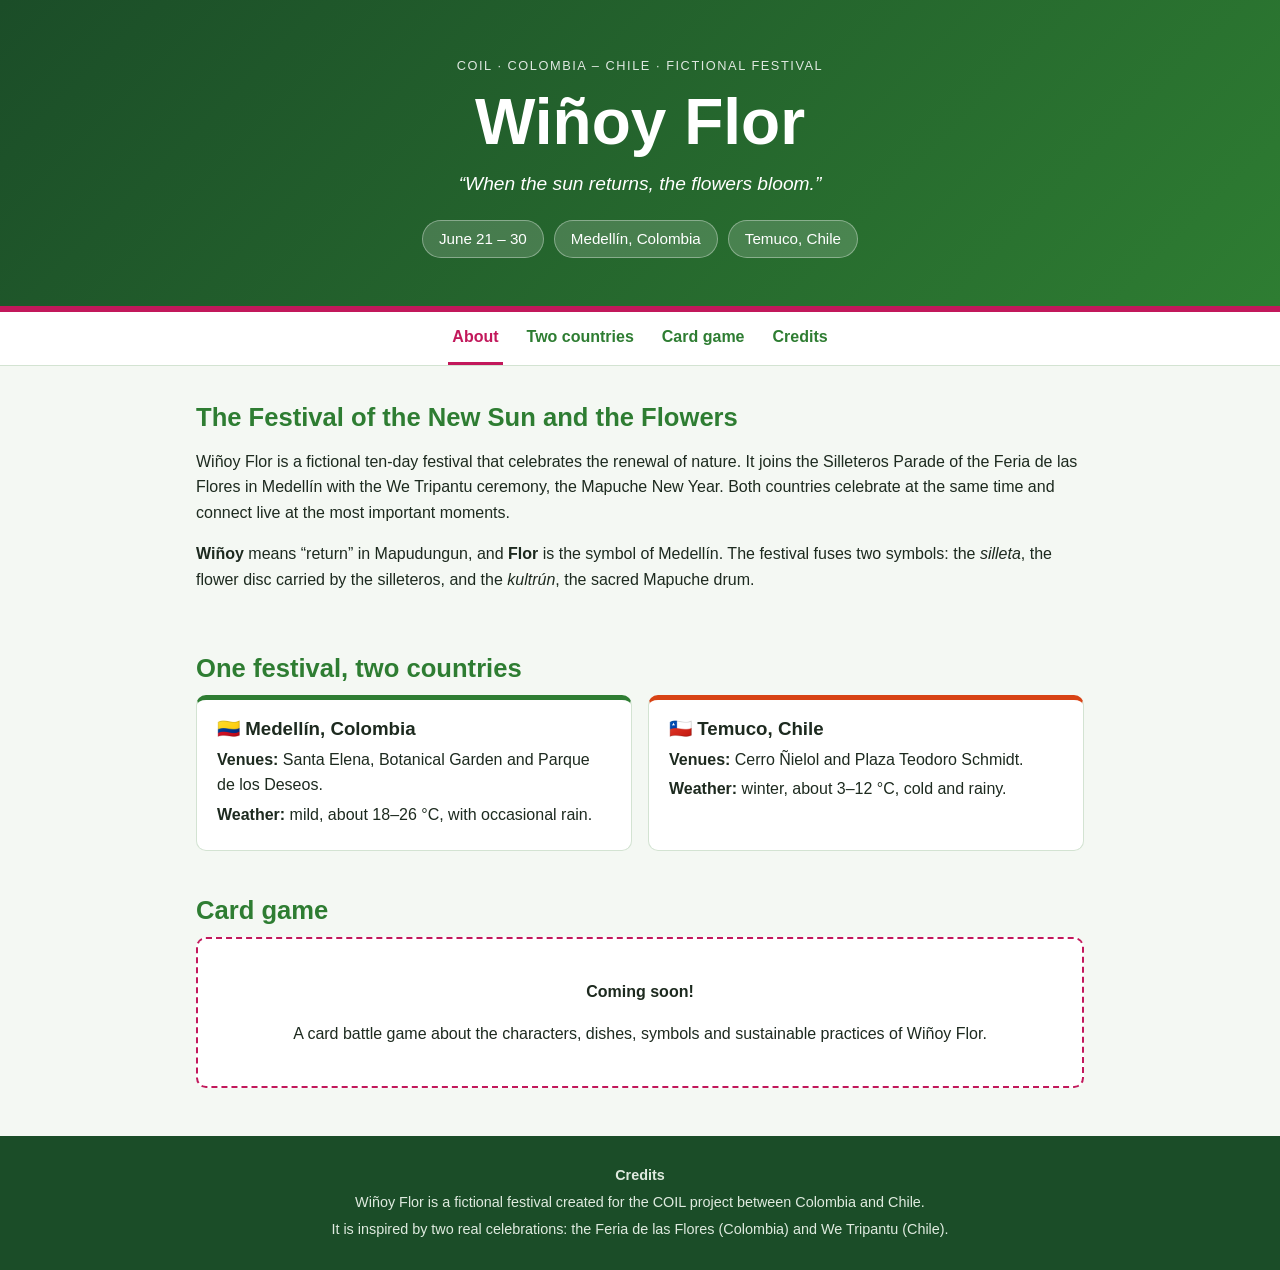
==== index.html @ d1cff134 "Pagina v1" ====
<!DOCTYPE html>
<html lang="en">
<head>
  <meta charset="UTF-8">
  <meta name="viewport" content="width=device-width, initial-scale=1">
  <title>Wiñoy Flor</title>
  <meta name="description" content="Wiñoy Flor: a fictional binational festival of the new sun and the flowers, celebrated in Medellín (Colombia) and Temuco (Chile).">
  <link rel="icon" type="image/svg+xml" href="assets/icons/favicon.svg">

  <link rel="stylesheet" href="css/variables.css">
  <link rel="stylesheet" href="css/base.css">
  <link rel="stylesheet" href="css/components.css">
</head>
<body>

  <a class="skip-link" href="#about">Skip to content</a>

  <header class="hero">
    <div class="kicker">COIL · Colombia – Chile · Fictional festival</div>
    <h1>Wiñoy Flor</h1>
    <p class="tagline">&ldquo;When the sun returns, the flowers bloom.&rdquo;</p>
    <div class="chips">
      <span class="chip">June 21 – 30</span>
      <span class="chip">Medellín, Colombia</span>
      <span class="chip">Temuco, Chile</span>
    </div>
  </header>

  <nav class="main-nav" aria-label="Main sections">
    <ul>
      <li><a href="#about">About</a></li>
      <li><a href="#places">Two countries</a></li>
      <li><a href="#game">Card game</a></li>
      <li><a href="#credits">Credits</a></li>
    </ul>
  </nav>

  <main class="wrap">

    <section id="about">
      <h2>The Festival of the New Sun and the Flowers</h2>
      <p>
        Wiñoy Flor is a fictional ten-day festival that celebrates the renewal of nature. It joins the
        Silleteros Parade of the Feria de las Flores in Medellín with the We Tripantu ceremony, the
        Mapuche New Year. Both countries celebrate at the same time and connect live at the most
        important moments.
      </p>
      <p>
        <strong>Wiñoy</strong> means &ldquo;return&rdquo; in Mapudungun, and <strong>Flor</strong> is
        the symbol of Medellín. The festival fuses two symbols: the <em>silleta</em>, the flower
        disc carried by the silleteros, and the <em>kultrún</em>, the sacred Mapuche drum.
      </p>
    </section>

    <section id="places">
      <h2>One festival, two countries</h2>
      <div class="grid">
        <article class="card">
          <h3>🇨🇴 Medellín, Colombia</h3>
          <p><strong>Venues:</strong> Santa Elena, Botanical Garden and Parque de los Deseos.</p>
          <p><strong>Weather:</strong> mild, about 18–26 °C, with occasional rain.</p>
        </article>
        <article class="card chile">
          <h3>🇨🇱 Temuco, Chile</h3>
          <p><strong>Venues:</strong> Cerro Ñielol and Plaza Teodoro Schmidt.</p>
          <p><strong>Weather:</strong> winter, about 3–12 °C, cold and rainy.</p>
        </article>
      </div>
    </section>

    <section id="game">
      <h2>Card game</h2>
      <div class="soon">
        <p><strong>Coming soon!</strong></p>
        <p>A card battle game about the characters, dishes, symbols and sustainable practices of Wiñoy Flor.</p>
      </div>
    </section>

  </main>

  <footer class="site-footer" id="credits">
    <p><strong>Credits</strong></p>
    <p>Wiñoy Flor is a fictional festival created for the COIL project between Colombia and Chile.</p>
    <p>It is inspired by two real celebrations: the Feria de las Flores (Colombia) and We Tripantu (Chile).</p>
    <!-- Pending: link to the digital version of the infographic -->
  </footer>

  <script src="js/main.js" defer></script>
</body>
</html>
---- css/variables.css ----
/* ==========================================================================
   Wiñoy Flor - design tokens (colors for light and dark mode)
   Only this file changes between festivals; base.css and components.css
   are shared.
   ========================================================================== */

:root {
  /* Hero and footer */
  --hero-start: #1b4d28;
  --hero-end: #2e7d32;
  --hero-border: #c2185b;
  --footer-bg: #1b4d28;
  --footer-ink: #dfeadf;

  /* Text and links */
  --heading: #2e7d32;
  --link: #2e7d32;
  --link-hover: #c2185b;

  /* Surfaces */
  --paper: #f4f8f3;
  --ink: #1d2a1f;
  --card: #ffffff;
  --line: #d3e3d2;

  /* Country cards (first: Colombia, second: Chile) and highlights */
  --card-top-1: #2e7d32;
  --card-top-2: #d84315;
  --soon-border: #c2185b;
}

@media (prefers-color-scheme: dark) {
  :root {
    --heading: #5fb869;
    --link: #5fb869;
    --paper: #121b14;
    --ink: #e8f0e8;
    --card: #1b271d;
    --line: #2f4433;
    --card-top-1: #5fb869;
  }
}
---- css/base.css ----
/* ==========================================================================
   Base styles: reset, typography and page layout (shared by both festivals)
   ========================================================================== */

* {
  box-sizing: border-box;
}

html {
  scroll-behavior: smooth;
}

@media (prefers-reduced-motion: reduce) {
  html {
    scroll-behavior: auto;
  }
}

body {
  margin: 0;
  font-family: "Segoe UI", Arial, sans-serif;
  line-height: 1.6;
  color: var(--ink);
  background: var(--paper);
}

h1,
h2,
h3 {
  line-height: 1.2;
}

h2 {
  color: var(--heading);
  font-size: 1.6rem;
  margin: 0 0 12px;
}

a {
  color: var(--link);
}

.wrap {
  max-width: 920px;
  margin: 0 auto;
  padding: 0 16px;
}

section {
  padding: 36px 0 8px;
  scroll-margin-top: 56px;
}

/* Accessibility: lets keyboard users jump past the header */
.skip-link {
  position: absolute;
  left: 8px;
  top: -48px;
  background: var(--card);
  color: var(--link);
  padding: 8px 14px;
  border-radius: 6px;
  z-index: 20;
}

.skip-link:focus {
  top: 8px;
}
---- css/components.css ----
/* ==========================================================================
   Components: hero, navigation, cards, "coming soon" box and footer
   (shared by both festivals; colors come from variables.css)
   ========================================================================== */

/* ---- Hero ---- */
.hero {
  background: linear-gradient(135deg, var(--hero-start), var(--hero-end));
  color: #fff;
  border-bottom: 6px solid var(--hero-border);
  text-align: center;
  padding: 56px 16px 48px;
}

.hero .kicker {
  letter-spacing: 0.12em;
  text-transform: uppercase;
  font-size: 0.8rem;
  opacity: 0.85;
}

.hero h1 {
  font-size: clamp(2.4rem, 8vw, 4rem);
  margin: 8px 0;
}

.hero .subtitle {
  font-size: 1.1rem;
  margin: 0;
  opacity: 0.95;
}

.hero .tagline {
  font-size: 1.2rem;
  font-style: italic;
  margin: 6px 0 20px;
}

.chips {
  display: flex;
  flex-wrap: wrap;
  gap: 10px;
  justify-content: center;
}

.chip {
  background: rgba(255, 255, 255, 0.16);
  border: 1px solid rgba(255, 255, 255, 0.35);
  border-radius: 999px;
  padding: 6px 16px;
  font-size: 0.95rem;
}

/* ---- Navigation ---- */
.main-nav {
  background: var(--card);
  border-bottom: 1px solid var(--line);
  position: sticky;
  top: 0;
  z-index: 10;
}

.main-nav ul {
  list-style: none;
  margin: 0;
  padding: 0;
  display: flex;
  flex-wrap: wrap;
  justify-content: center;
  gap: 4px 20px;
}

.main-nav a {
  display: inline-block;
  padding: 12px 4px;
  color: var(--link);
  font-weight: 600;
  text-decoration: none;
  border-bottom: 3px solid transparent;
}

.main-nav a:hover,
.main-nav a:focus,
.main-nav a.is-active {
  color: var(--link-hover);
  border-bottom-color: var(--link-hover);
}

/* ---- Country cards ---- */
.grid {
  display: grid;
  gap: 16px;
  grid-template-columns: repeat(auto-fit, minmax(260px, 1fr));
}

.card {
  background: var(--card);
  border: 1px solid var(--line);
  border-top: 5px solid var(--card-top-1);
  border-radius: 10px;
  padding: 18px 20px;
}

.card.chile {
  border-top-color: var(--card-top-2);
}

.card h3 {
  margin: 0 0 6px;
}

.card p {
  margin: 4px 0;
}

/* ---- "Coming soon" box (card game placeholder) ---- */
.soon {
  background: var(--card);
  border: 2px dashed var(--soon-border);
  border-radius: 10px;
  padding: 24px;
  text-align: center;
}

/* ---- Footer / credits ---- */
.site-footer {
  margin-top: 40px;
  background: var(--footer-bg);
  color: var(--footer-ink);
  padding: 24px 16px;
  font-size: 0.9rem;
  text-align: center;
}

.site-footer p {
  margin: 4px 0;
}
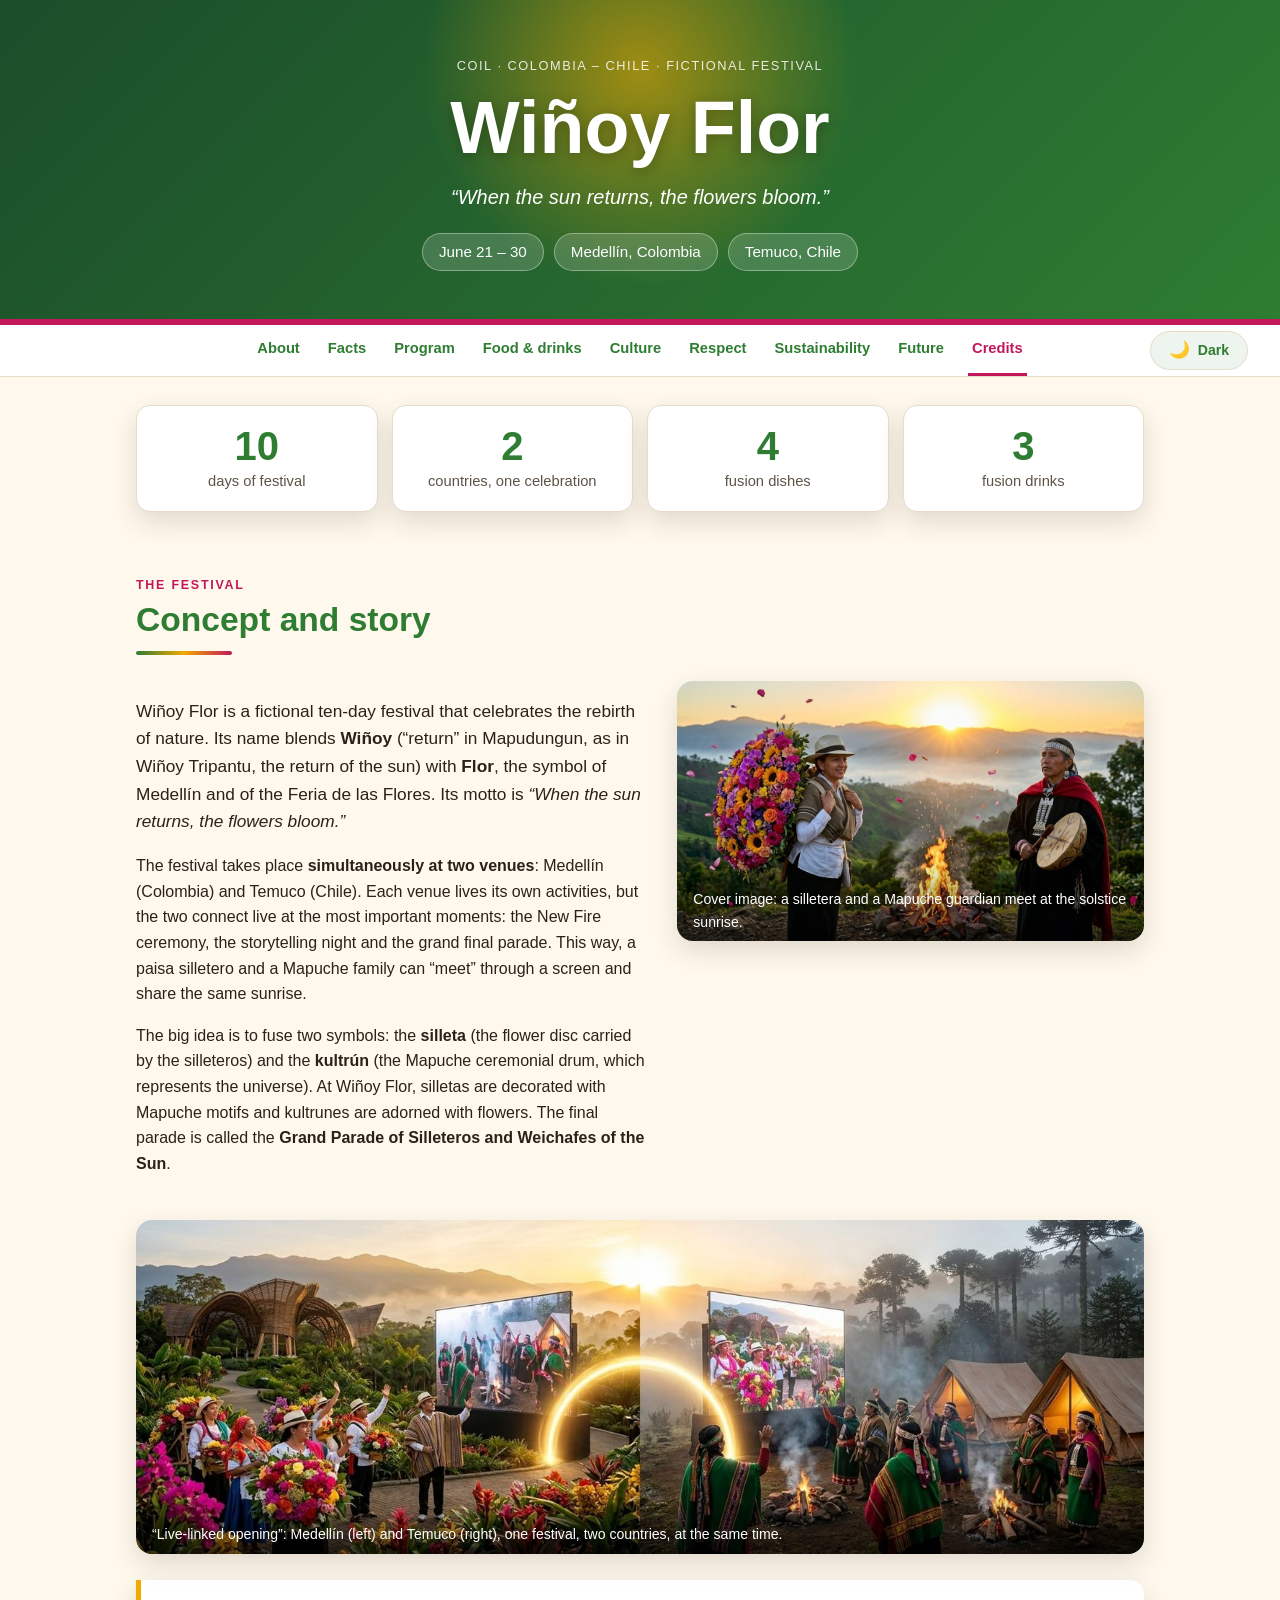
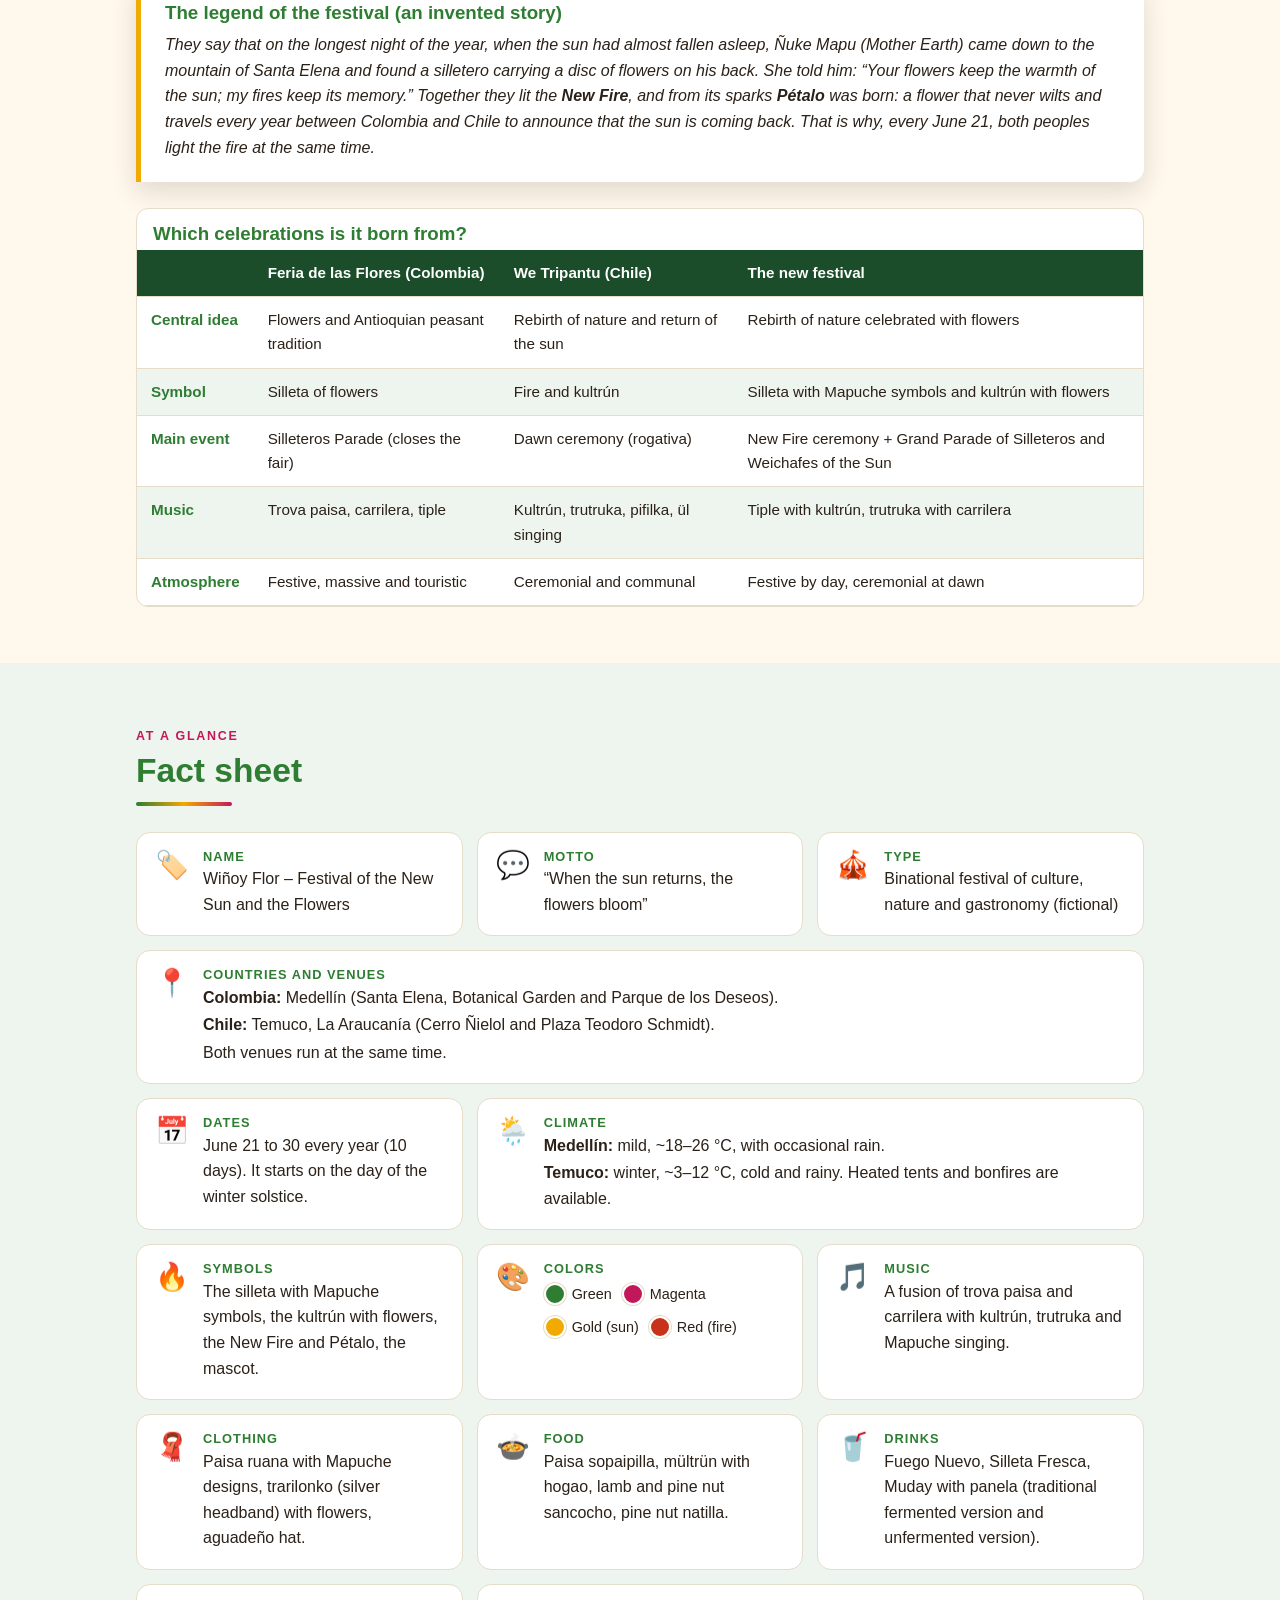
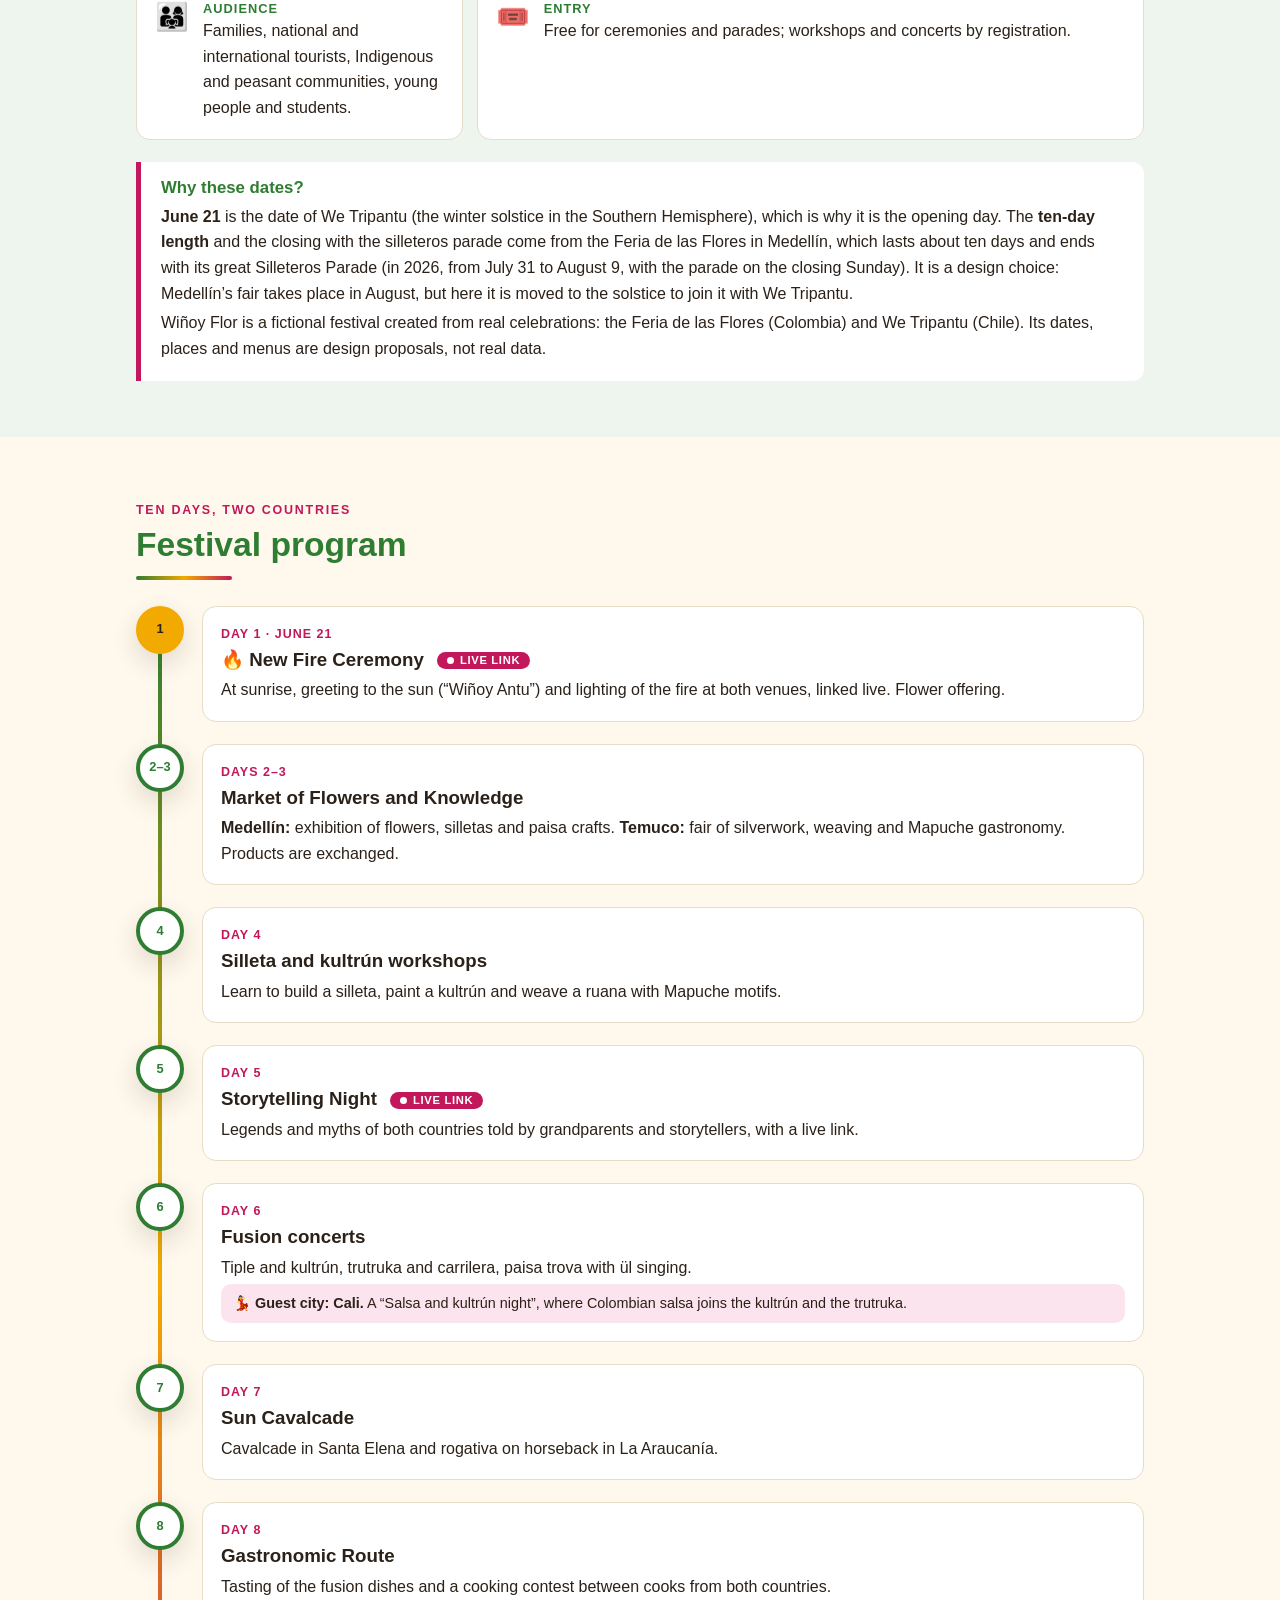
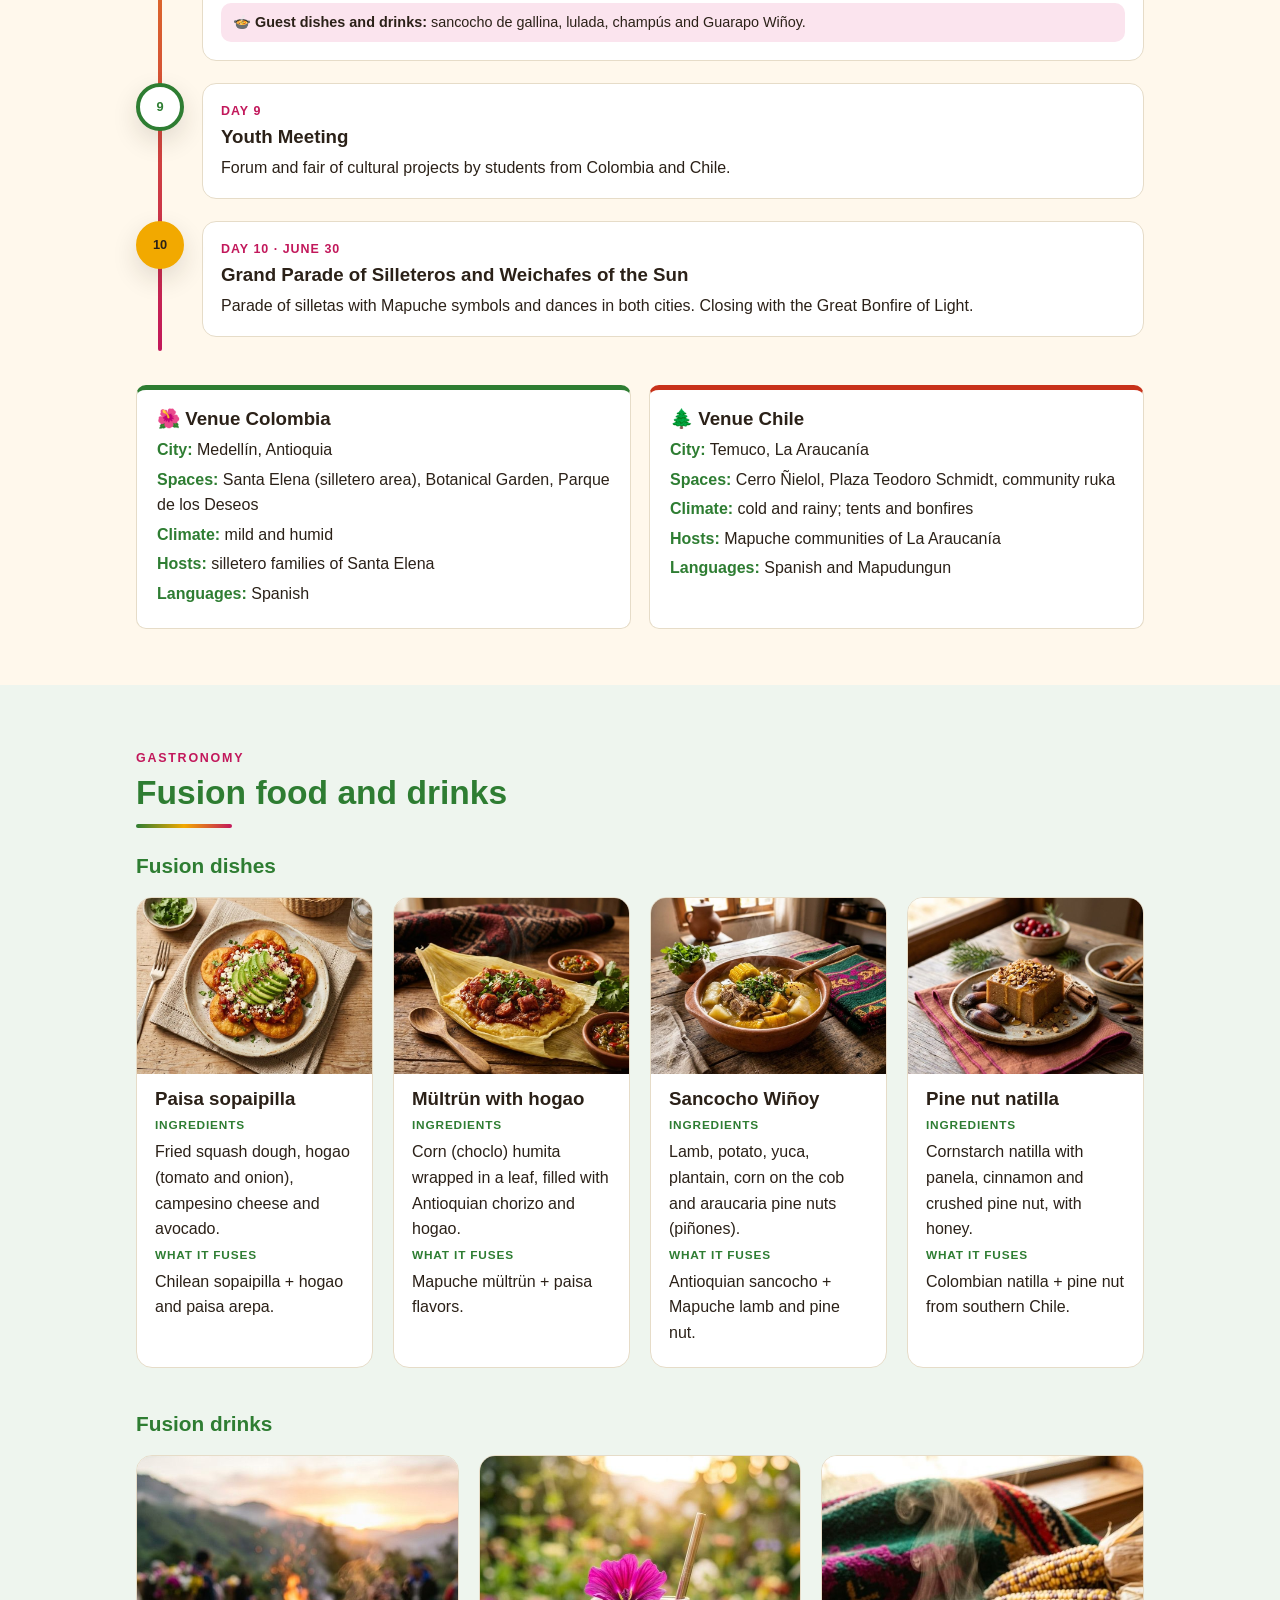
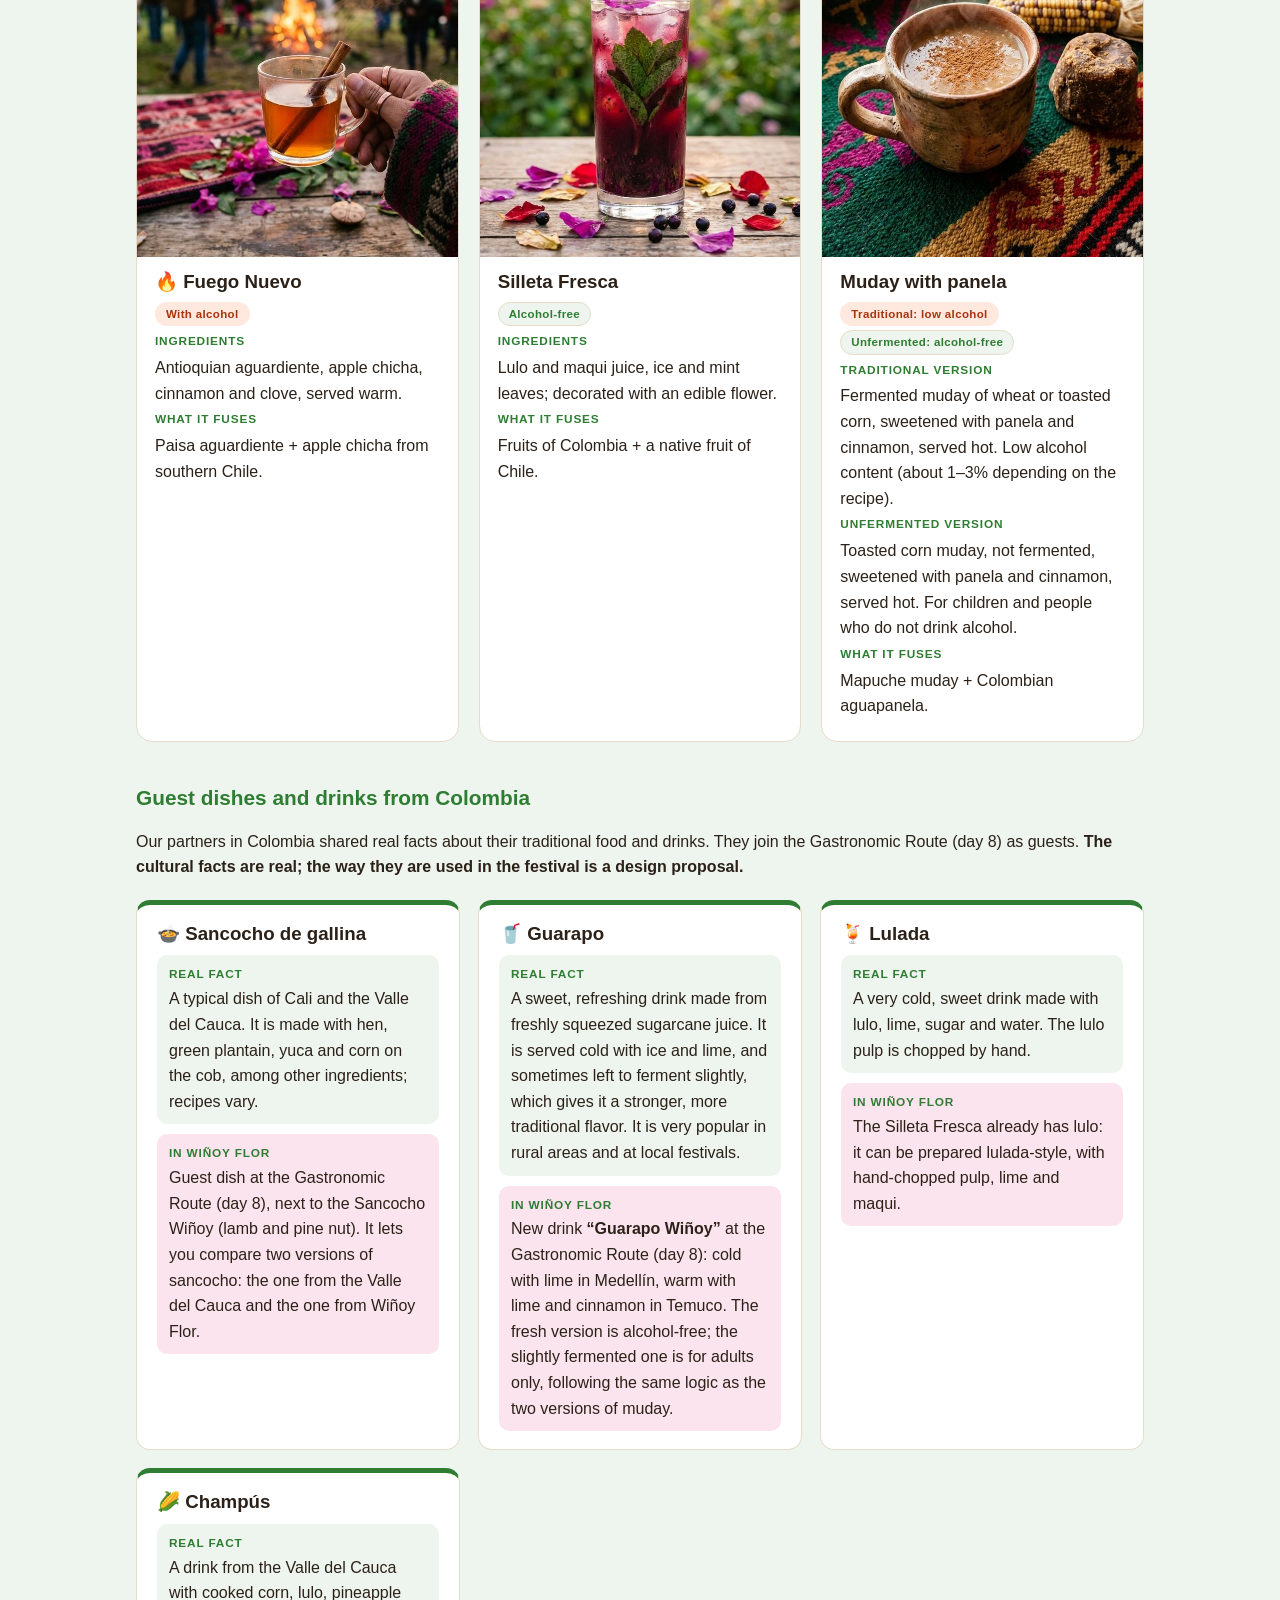
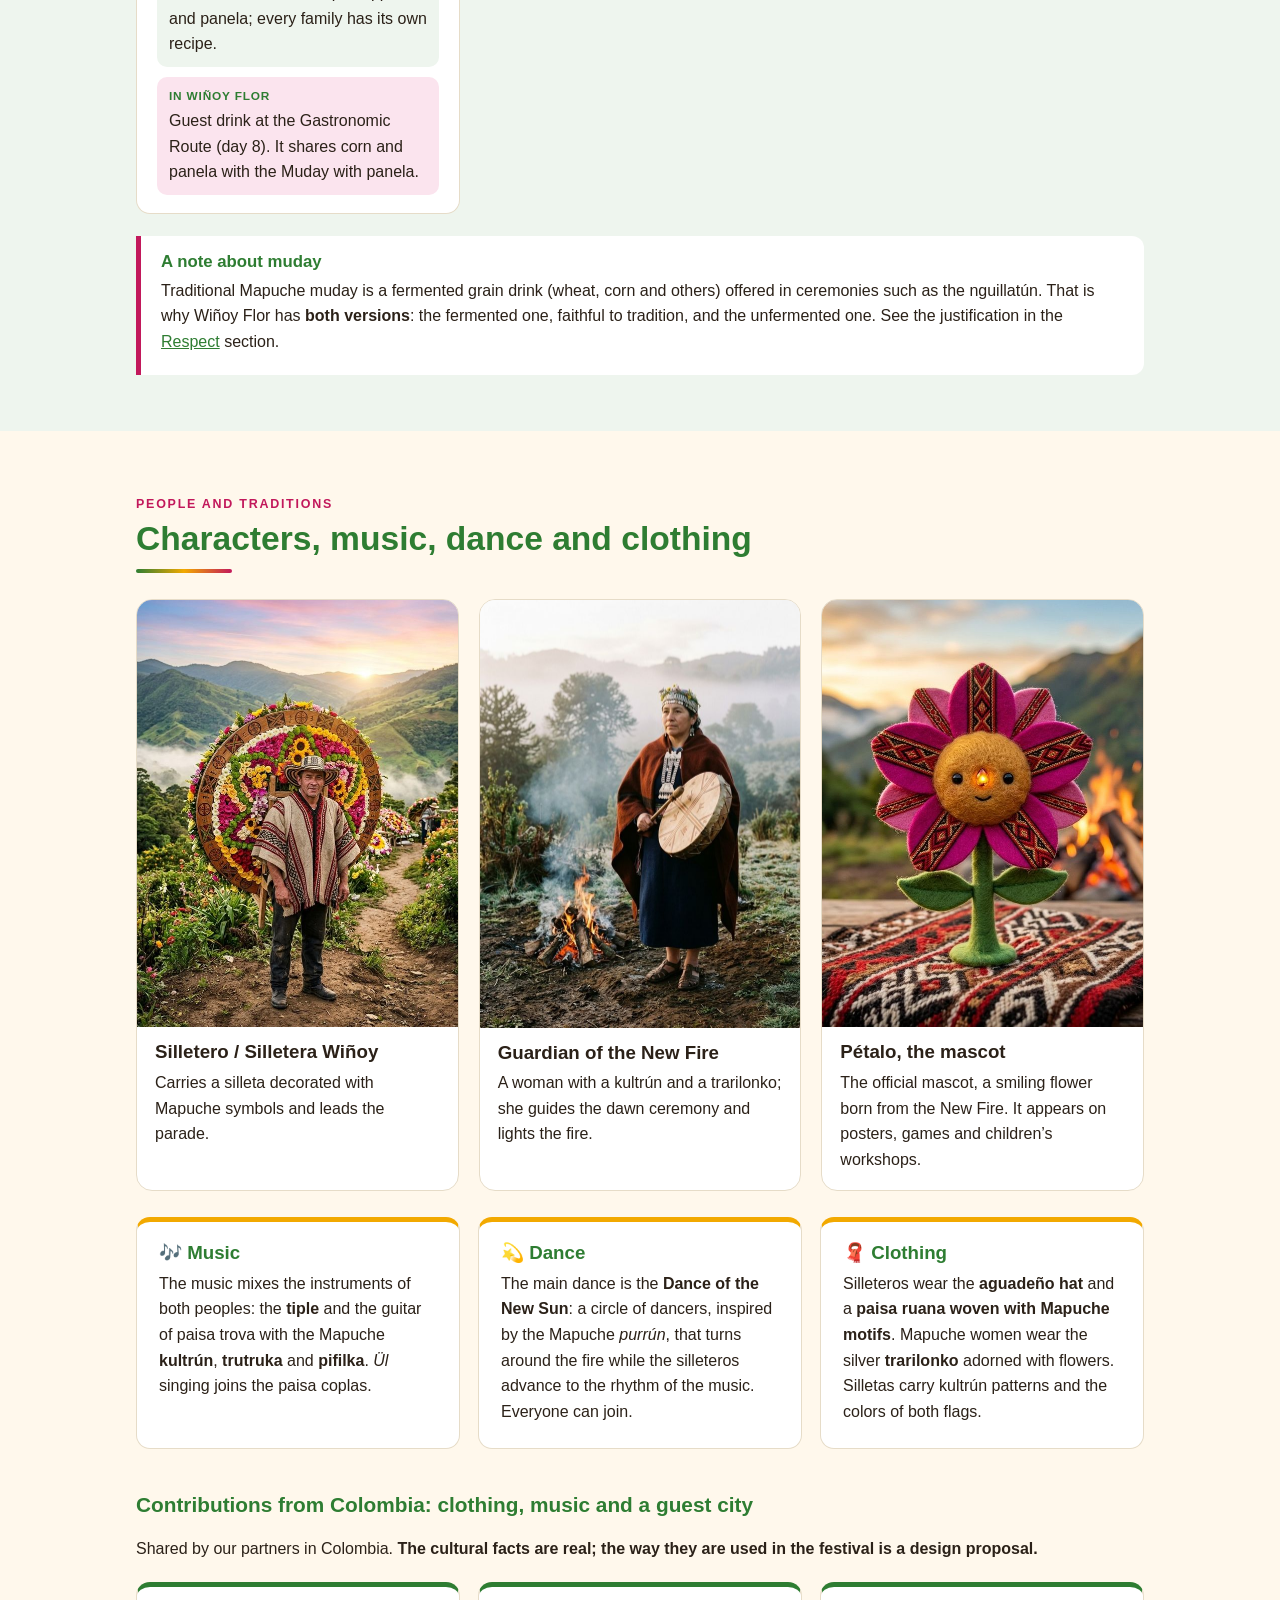
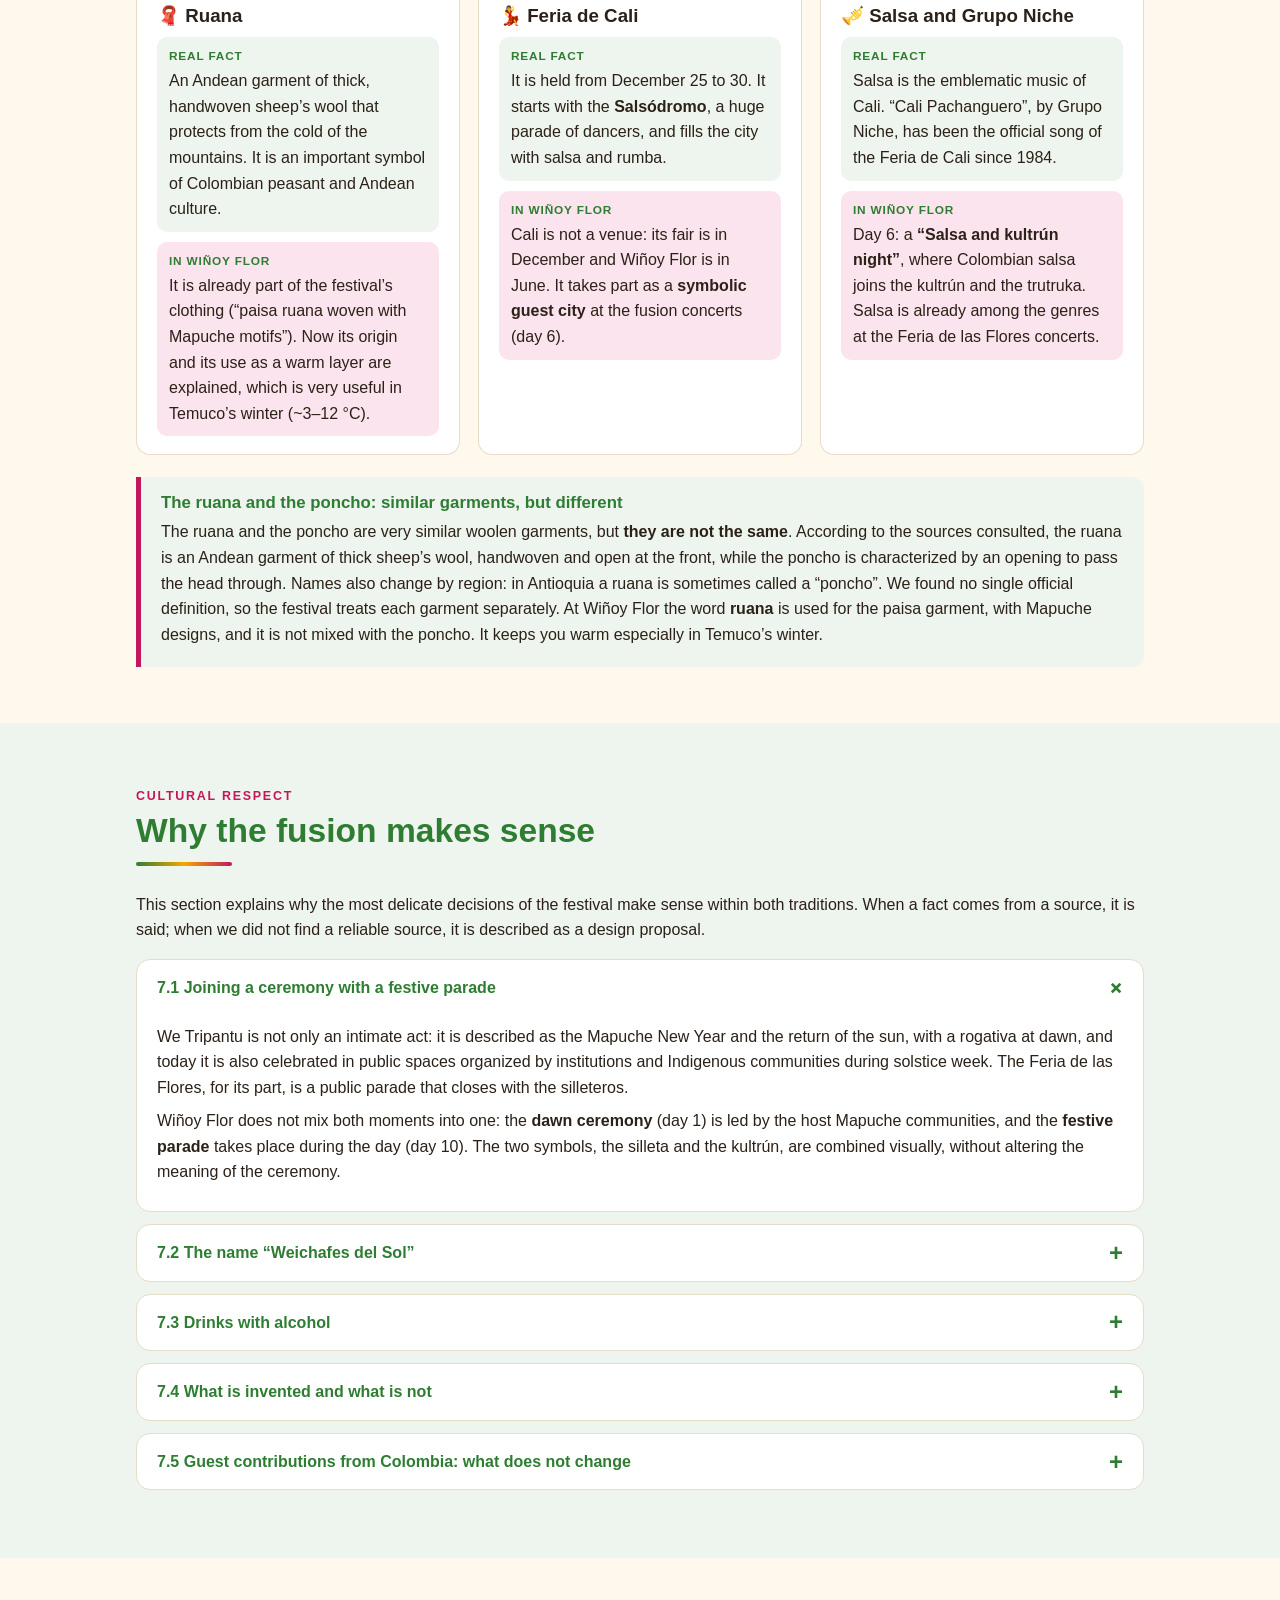
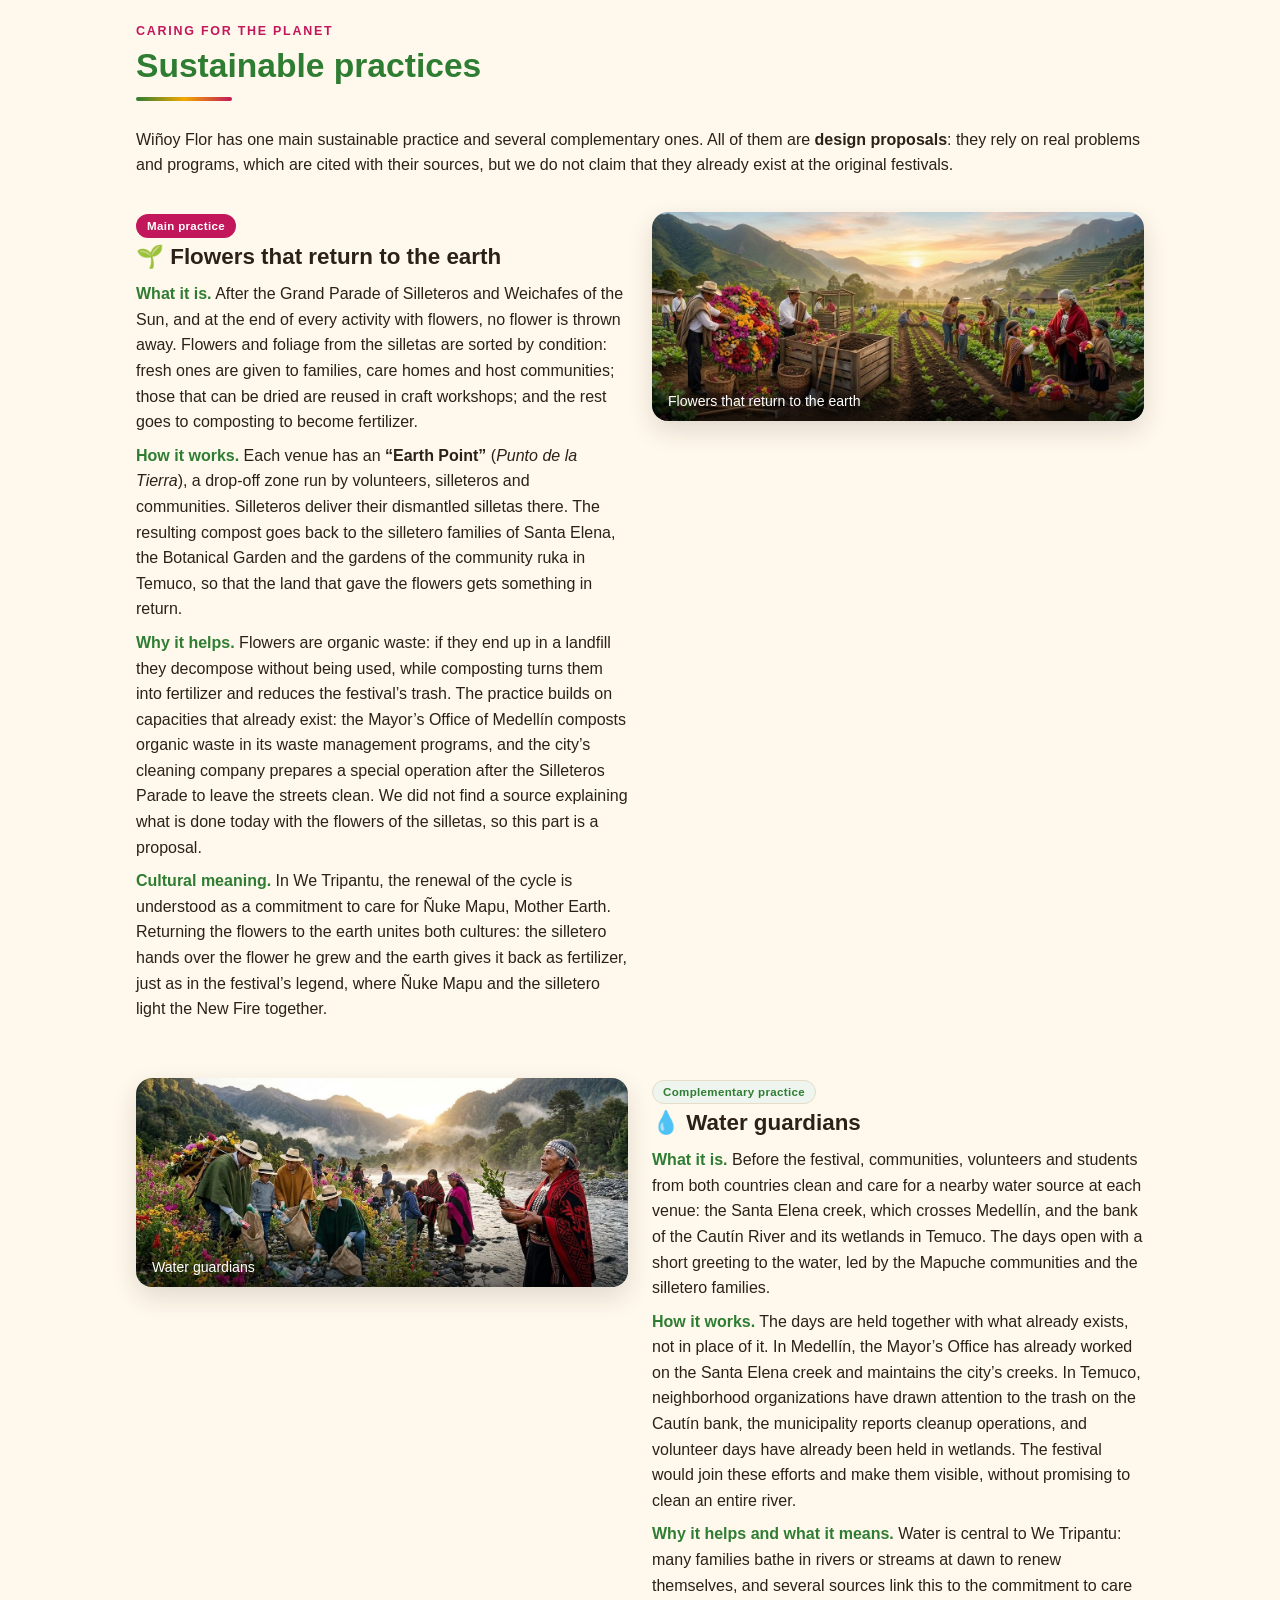
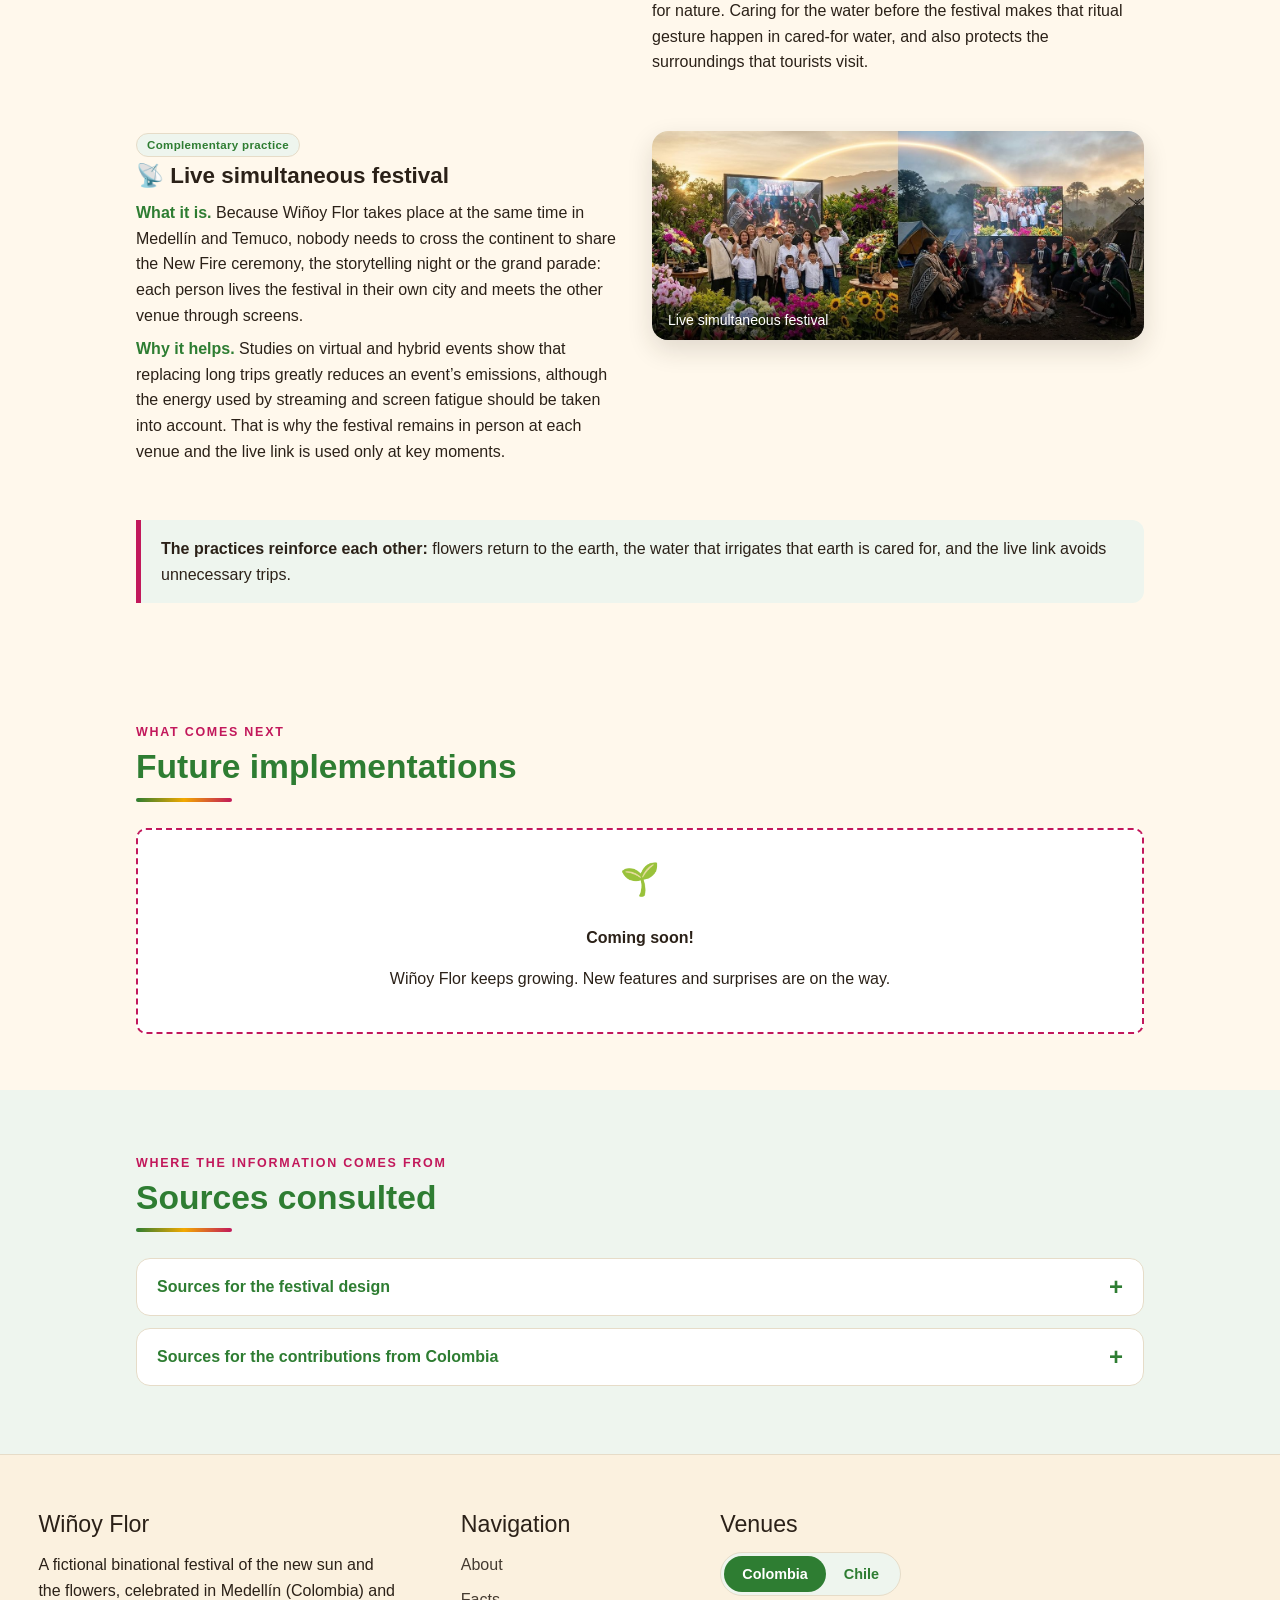
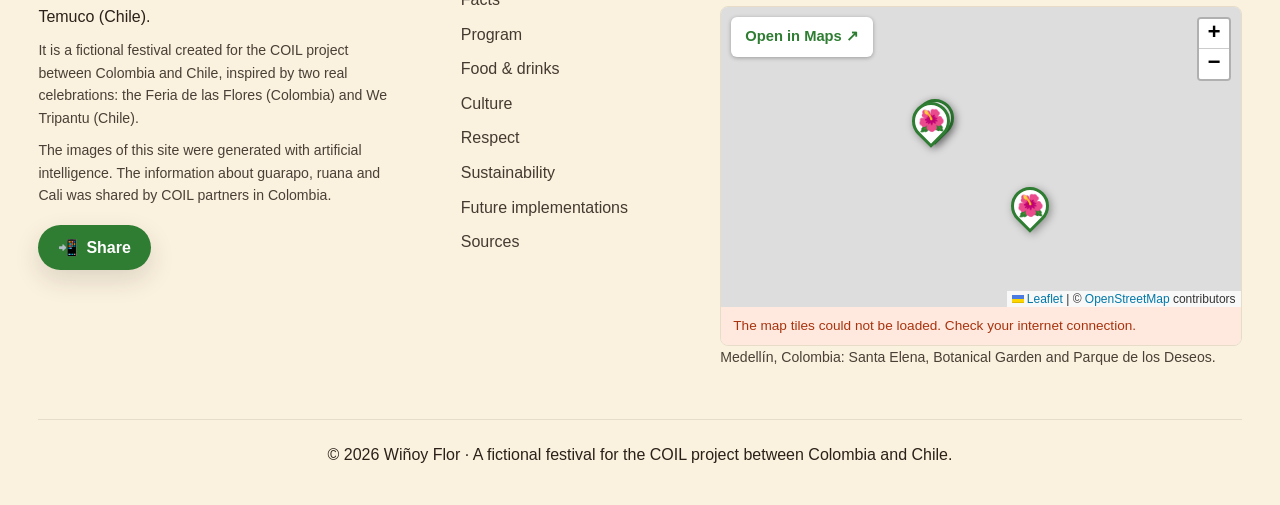
==== commit b4eb732c: "Complete Winoy Flor site: full content, animations, map, QR share, theme toggle and responsive layou" ====
--- a/index.html
+++ b/index.html
@@ -7,15 +7,47 @@
   <meta name="description" content="Wiñoy Flor: a fictional binational festival of the new sun and the flowers, celebrated in Medellín (Colombia) and Temuco (Chile).">
   <link rel="icon" type="image/svg+xml" href="assets/icons/favicon.svg">
 
+  <!-- Marks that JavaScript is available (scroll animations) and restores the saved theme before painting -->
+  <script>
+    document.documentElement.classList.add('js');
+    try {
+      var savedTheme = localStorage.getItem('winoy-theme');
+      if (savedTheme === 'dark' || savedTheme === 'light') {
+        document.documentElement.setAttribute('data-theme', savedTheme);
+      }
+    } catch (error) { /* storage not available: the system theme is used */ }
+  </script>
+
+  <link rel="stylesheet" href="assets/vendor/leaflet/leaflet.css">
   <link rel="stylesheet" href="css/variables.css">
   <link rel="stylesheet" href="css/base.css">
   <link rel="stylesheet" href="css/components.css">
+  <link rel="stylesheet" href="css/sections.css">
+  <link rel="stylesheet" href="css/footer.css">
+  <link rel="stylesheet" href="css/animations.css">
 </head>
 <body>
 
+  <div class="progress" aria-hidden="true"></div>
   <a class="skip-link" href="#about">Skip to content</a>
 
   <header class="hero">
+    <div class="petals" aria-hidden="true">
+      <span style="--i:1"></span>
+      <span style="--i:2"></span>
+      <span style="--i:3"></span>
+      <span style="--i:4"></span>
+      <span style="--i:5"></span>
+      <span style="--i:6"></span>
+      <span style="--i:7"></span>
+      <span style="--i:8"></span>
+      <span style="--i:9"></span>
+      <span style="--i:10"></span>
+      <span style="--i:11"></span>
+      <span style="--i:12"></span>
+      <span style="--i:13"></span>
+      <span style="--i:14"></span>
+    </div>
     <div class="kicker">COIL · Colombia – Chile · Fictional festival</div>
     <h1>Wiñoy Flor</h1>
     <p class="tagline">&ldquo;When the sun returns, the flowers bloom.&rdquo;</p>
@@ -27,64 +59,899 @@
   </header>
 
   <nav class="main-nav" aria-label="Main sections">
-    <ul>
-      <li><a href="#about">About</a></li>
-      <li><a href="#places">Two countries</a></li>
-      <li><a href="#game">Card game</a></li>
-      <li><a href="#credits">Credits</a></li>
-    </ul>
+    <div class="nav-inner">
+      <ul>
+        <li><a href="#about">About</a></li>
+        <li><a href="#facts">Facts</a></li>
+        <li><a href="#program">Program</a></li>
+        <li><a href="#food">Food &amp; drinks</a></li>
+        <li><a href="#culture">Culture</a></li>
+        <li><a href="#respect">Respect</a></li>
+        <li><a href="#sustainability">Sustainability</a></li>
+        <li><a href="#future">Future</a></li>
+        <li><a href="#credits">Credits</a></li>
+      </ul>
+      <button class="theme-toggle" id="theme-toggle" type="button" aria-pressed="false" aria-label="Switch to dark theme">
+        <span class="icon" aria-hidden="true">🌙</span><span class="toggle-text">Dark</span>
+      </button>
+    </div>
   </nav>
 
-  <main class="wrap">
-
-    <section id="about">
-      <h2>The Festival of the New Sun and the Flowers</h2>
-      <p>
-        Wiñoy Flor is a fictional ten-day festival that celebrates the renewal of nature. It joins the
-        Silleteros Parade of the Feria de las Flores in Medellín with the We Tripantu ceremony, the
-        Mapuche New Year. Both countries celebrate at the same time and connect live at the most
-        important moments.
-      </p>
-      <p>
-        <strong>Wiñoy</strong> means &ldquo;return&rdquo; in Mapudungun, and <strong>Flor</strong> is
-        the symbol of Medellín. The festival fuses two symbols: the <em>silleta</em>, the flower
-        disc carried by the silleteros, and the <em>kultrún</em>, the sacred Mapuche drum.
-      </p>
+  <main>
+
+    <!-- ===================== STATS ===================== -->
+    <div class="stats-band">
+      <div class="wrap">
+        <div class="stats">
+          <div class="stat" data-reveal><strong data-count="10">10</strong><span>days of festival</span></div>
+          <div class="stat" data-reveal style="--delay:.1s"><strong data-count="2">2</strong><span>countries, one celebration</span></div>
+          <div class="stat" data-reveal style="--delay:.2s"><strong data-count="4">4</strong><span>fusion dishes</span></div>
+          <div class="stat" data-reveal style="--delay:.3s"><strong data-count="3">3</strong><span>fusion drinks</span></div>
+        </div>
+      </div>
+    </div>
+
+    <!-- ===================== ABOUT ===================== -->
+    <section class="band" id="about">
+      <div class="wrap">
+        <div class="section-head" data-reveal>
+          <div class="eyebrow">The festival</div>
+          <h2>Concept and story</h2>
+        </div>
+
+        <div class="split">
+          <div>
+            <p class="lead" data-reveal>
+              Wiñoy Flor is a fictional ten-day festival that celebrates the rebirth of nature. Its name
+              blends <strong>Wiñoy</strong> (&ldquo;return&rdquo; in Mapudungun, as in Wiñoy Tripantu, the
+              return of the sun) with <strong>Flor</strong>, the symbol of Medellín and of the Feria de las
+              Flores. Its motto is <em>&ldquo;When the sun returns, the flowers bloom.&rdquo;</em>
+            </p>
+            <p data-reveal style="--delay:.1s">
+              The festival takes place <strong>simultaneously at two venues</strong>: Medellín (Colombia) and
+              Temuco (Chile). Each venue lives its own activities, but the two connect live at the most
+              important moments: the New Fire ceremony, the storytelling night and the grand final parade.
+              This way, a paisa silletero and a Mapuche family can &ldquo;meet&rdquo; through a screen and
+              share the same sunrise.
+            </p>
+            <p data-reveal style="--delay:.2s">
+              The big idea is to fuse two symbols: the <strong>silleta</strong> (the flower disc carried by
+              the silleteros) and the <strong>kultrún</strong> (the Mapuche ceremonial drum, which represents
+              the universe). At Wiñoy Flor, silletas are decorated with Mapuche motifs and kultrunes are
+              adorned with flowers. The final parade is called the <strong>Grand Parade of Silleteros and
+              Weichafes of the Sun</strong>.
+            </p>
+          </div>
+
+          <figure class="figure" data-reveal>
+            <img src="assets/images/cover.jpg" width="1200" height="670"
+                 alt="A silletera from Medellín carrying a disc of flowers and a Mapuche woman with a kultrún stand beside a bonfire at sunrise in the mountains.">
+            <figcaption>Cover image: a silletera and a Mapuche guardian meet at the solstice sunrise.</figcaption>
+          </figure>
+        </div>
+
+        <figure class="figure" data-reveal style="margin-top:28px">
+          <img src="assets/images/banner-live-opening.jpg" width="1400" height="463" loading="lazy" decoding="async"
+               alt="Split scene: flower gardens and silleteros in Medellín on the left, a bonfire and tents in Temuco on the right, joined by a golden arc of light and giant screens.">
+          <figcaption>“Live-linked opening”: Medellín (left) and Temuco (right), one festival, two countries, at the same time.</figcaption>
+        </figure>
+
+        <div class="legend" data-reveal>
+          <h3>The legend of the festival (an invented story)</h3>
+          <p>
+            They say that on the longest night of the year, when the sun had almost fallen asleep, Ñuke Mapu
+            (Mother Earth) came down to the mountain of Santa Elena and found a silletero carrying a disc of
+            flowers on his back. She told him: &ldquo;Your flowers keep the warmth of the sun; my fires keep
+            its memory.&rdquo; Together they lit the <strong>New Fire</strong>, and from its sparks
+            <strong>Pétalo</strong> was born: a flower that never wilts and travels every year between
+            Colombia and Chile to announce that the sun is coming back. That is why, every June 21, both
+            peoples light the fire at the same time.
+          </p>
+        </div>
+
+        <div class="table-wrap" data-reveal>
+          <h3>Which celebrations is it born from?</h3>
+          <table class="data">
+            <thead>
+              <tr>
+                <th></th>
+                <th>Feria de las Flores (Colombia)</th>
+                <th>We Tripantu (Chile)</th>
+                <th>The new festival</th>
+              </tr>
+            </thead>
+            <tbody>
+              <tr>
+                <th scope="row">Central idea</th>
+                <td data-label="Feria de las Flores">Flowers and Antioquian peasant tradition</td>
+                <td data-label="We Tripantu">Rebirth of nature and return of the sun</td>
+                <td data-label="The new festival">Rebirth of nature celebrated with flowers</td>
+              </tr>
+              <tr>
+                <th scope="row">Symbol</th>
+                <td data-label="Feria de las Flores">Silleta of flowers</td>
+                <td data-label="We Tripantu">Fire and kultrún</td>
+                <td data-label="The new festival">Silleta with Mapuche symbols and kultrún with flowers</td>
+              </tr>
+              <tr>
+                <th scope="row">Main event</th>
+                <td data-label="Feria de las Flores">Silleteros Parade (closes the fair)</td>
+                <td data-label="We Tripantu">Dawn ceremony (rogativa)</td>
+                <td data-label="The new festival">New Fire ceremony + Grand Parade of Silleteros and Weichafes of the Sun</td>
+              </tr>
+              <tr>
+                <th scope="row">Music</th>
+                <td data-label="Feria de las Flores">Trova paisa, carrilera, tiple</td>
+                <td data-label="We Tripantu">Kultrún, trutruka, pifilka, ül singing</td>
+                <td data-label="The new festival">Tiple with kultrún, trutruka with carrilera</td>
+              </tr>
+              <tr>
+                <th scope="row">Atmosphere</th>
+                <td data-label="Feria de las Flores">Festive, massive and touristic</td>
+                <td data-label="We Tripantu">Ceremonial and communal</td>
+                <td data-label="The new festival">Festive by day, ceremonial at dawn</td>
+              </tr>
+            </tbody>
+          </table>
+        </div>
+      </div>
     </section>
 
-    <section id="places">
-      <h2>One festival, two countries</h2>
-      <div class="grid">
-        <article class="card">
-          <h3>🇨🇴 Medellín, Colombia</h3>
-          <p><strong>Venues:</strong> Santa Elena, Botanical Garden and Parque de los Deseos.</p>
-          <p><strong>Weather:</strong> mild, about 18–26 °C, with occasional rain.</p>
-        </article>
-        <article class="card chile">
-          <h3>🇨🇱 Temuco, Chile</h3>
-          <p><strong>Venues:</strong> Cerro Ñielol and Plaza Teodoro Schmidt.</p>
-          <p><strong>Weather:</strong> winter, about 3–12 °C, cold and rainy.</p>
-        </article>
+    <!-- ===================== FACTS ===================== -->
+    <section class="band tint" id="facts">
+      <div class="wrap">
+        <div class="section-head" data-reveal>
+          <div class="eyebrow">At a glance</div>
+          <h2>Fact sheet</h2>
+        </div>
+
+        <div class="facts">
+          <article class="fact" data-reveal>
+            <span class="ico" aria-hidden="true">🏷️</span>
+            <div><h3>Name</h3><p>Wiñoy Flor – Festival of the New Sun and the Flowers</p></div>
+          </article>
+          <article class="fact" data-reveal style="--delay:.05s">
+            <span class="ico" aria-hidden="true">💬</span>
+            <div><h3>Motto</h3><p>&ldquo;When the sun returns, the flowers bloom&rdquo;</p></div>
+          </article>
+          <article class="fact" data-reveal style="--delay:.1s">
+            <span class="ico" aria-hidden="true">🎪</span>
+            <div><h3>Type</h3><p>Binational festival of culture, nature and gastronomy (fictional)</p></div>
+          </article>
+          <article class="fact wide" data-reveal>
+            <span class="ico" aria-hidden="true">📍</span>
+            <div>
+              <h3>Countries and venues</h3>
+              <p><strong>Colombia:</strong> Medellín (Santa Elena, Botanical Garden and Parque de los Deseos).</p>
+              <p><strong>Chile:</strong> Temuco, La Araucanía (Cerro Ñielol and Plaza Teodoro Schmidt).</p>
+              <p>Both venues run at the same time.</p>
+            </div>
+          </article>
+          <article class="fact" data-reveal style="--delay:.15s">
+            <span class="ico" aria-hidden="true">📅</span>
+            <div><h3>Dates</h3><p>June 21 to 30 every year (10 days). It starts on the day of the winter solstice.</p></div>
+          </article>
+          <article class="fact span2" data-reveal>
+            <span class="ico" aria-hidden="true">🌦️</span>
+            <div>
+              <h3>Climate</h3>
+              <p><strong>Medellín:</strong> mild, ~18–26 °C, with occasional rain.</p>
+              <p><strong>Temuco:</strong> winter, ~3–12 °C, cold and rainy. Heated tents and bonfires are available.</p>
+            </div>
+          </article>
+          <article class="fact" data-reveal style="--delay:.05s">
+            <span class="ico" aria-hidden="true">🔥</span>
+            <div><h3>Symbols</h3><p>The silleta with Mapuche symbols, the kultrún with flowers, the New Fire and Pétalo, the mascot.</p></div>
+          </article>
+          <article class="fact" data-reveal style="--delay:.1s">
+            <span class="ico" aria-hidden="true">🎨</span>
+            <div>
+              <h3>Colors</h3>
+              <div class="swatches">
+                <span class="swatch"><i style="background:#2E7D32"></i>Green</span>
+                <span class="swatch"><i style="background:#C2185B"></i>Magenta</span>
+                <span class="swatch"><i style="background:#F2A900"></i>Gold (sun)</span>
+                <span class="swatch"><i style="background:#C8321A"></i>Red (fire)</span>
+              </div>
+            </div>
+          </article>
+          <article class="fact" data-reveal>
+            <span class="ico" aria-hidden="true">🎵</span>
+            <div><h3>Music</h3><p>A fusion of trova paisa and carrilera with kultrún, trutruka and Mapuche singing.</p></div>
+          </article>
+          <article class="fact" data-reveal style="--delay:.05s">
+            <span class="ico" aria-hidden="true">🧣</span>
+            <div><h3>Clothing</h3><p>Paisa ruana with Mapuche designs, trarilonko (silver headband) with flowers, aguadeño hat.</p></div>
+          </article>
+          <article class="fact" data-reveal style="--delay:.1s">
+            <span class="ico" aria-hidden="true">🍲</span>
+            <div><h3>Food</h3><p>Paisa sopaipilla, mültrün with hogao, lamb and pine nut sancocho, pine nut natilla.</p></div>
+          </article>
+          <article class="fact" data-reveal style="--delay:.15s">
+            <span class="ico" aria-hidden="true">🥤</span>
+            <div><h3>Drinks</h3><p>Fuego Nuevo, Silleta Fresca, Muday with panela (traditional fermented version and unfermented version).</p></div>
+          </article>
+          <article class="fact" data-reveal>
+            <span class="ico" aria-hidden="true">👨‍👩‍👧</span>
+            <div><h3>Audience</h3><p>Families, national and international tourists, Indigenous and peasant communities, young people and students.</p></div>
+          </article>
+          <article class="fact span2" data-reveal style="--delay:.05s">
+            <span class="ico" aria-hidden="true">🎟️</span>
+            <div><h3>Entry</h3><p>Free for ceremonies and parades; workshops and concerts by registration.</p></div>
+          </article>
+        </div>
+
+        <div class="note" data-reveal>
+          <h3>Why these dates?</h3>
+          <p>
+            <strong>June 21</strong> is the date of We Tripantu (the winter solstice in the Southern
+            Hemisphere), which is why it is the opening day. The <strong>ten-day length</strong> and the
+            closing with the silleteros parade come from the Feria de las Flores in Medellín, which lasts
+            about ten days and ends with its great Silleteros Parade (in 2026, from July 31 to August 9, with
+            the parade on the closing Sunday). It is a design choice: Medellín’s fair takes place in August,
+            but here it is moved to the solstice to join it with We Tripantu.
+          </p>
+          <p>
+            Wiñoy Flor is a fictional festival created from real celebrations: the Feria de las Flores
+            (Colombia) and We Tripantu (Chile). Its dates, places and menus are design proposals, not real data.
+          </p>
+        </div>
       </div>
     </section>
 
-    <section id="game">
-      <h2>Card game</h2>
-      <div class="soon">
-        <p><strong>Coming soon!</strong></p>
-        <p>A card battle game about the characters, dishes, symbols and sustainable practices of Wiñoy Flor.</p>
+    <!-- ===================== PROGRAM ===================== -->
+    <section class="band" id="program">
+      <div class="wrap">
+        <div class="section-head" data-reveal>
+          <div class="eyebrow">Ten days, two countries</div>
+          <h2>Festival program</h2>
+        </div>
+
+        <ol class="timeline">
+          <li class="tl-item is-key" data-reveal>
+            <span class="tl-marker">1</span>
+            <div class="tl-card">
+              <p class="tl-date">Day 1 · June 21</p>
+              <h3><span class="flicker" aria-hidden="true">🔥</span> New Fire Ceremony <span class="badge-live">Live link</span></h3>
+              <p>At sunrise, greeting to the sun (&ldquo;Wiñoy Antu&rdquo;) and lighting of the fire at both venues, linked live. Flower offering.</p>
+            </div>
+          </li>
+          <li class="tl-item" data-reveal>
+            <span class="tl-marker">2–3</span>
+            <div class="tl-card">
+              <p class="tl-date">Days 2–3</p>
+              <h3>Market of Flowers and Knowledge</h3>
+              <p><strong>Medellín:</strong> exhibition of flowers, silletas and paisa crafts. <strong>Temuco:</strong> fair of silverwork, weaving and Mapuche gastronomy. Products are exchanged.</p>
+            </div>
+          </li>
+          <li class="tl-item" data-reveal>
+            <span class="tl-marker">4</span>
+            <div class="tl-card">
+              <p class="tl-date">Day 4</p>
+              <h3>Silleta and kultrún workshops</h3>
+              <p>Learn to build a silleta, paint a kultrún and weave a ruana with Mapuche motifs.</p>
+            </div>
+          </li>
+          <li class="tl-item" data-reveal>
+            <span class="tl-marker">5</span>
+            <div class="tl-card">
+              <p class="tl-date">Day 5</p>
+              <h3>Storytelling Night <span class="badge-live">Live link</span></h3>
+              <p>Legends and myths of both countries told by grandparents and storytellers, with a live link.</p>
+            </div>
+          </li>
+          <li class="tl-item" data-reveal>
+            <span class="tl-marker">6</span>
+            <div class="tl-card">
+              <p class="tl-date">Day 6</p>
+              <h3>Fusion concerts</h3>
+              <p>Tiple and kultrún, trutruka and carrilera, paisa trova with ül singing.</p>
+              <p class="guest">💃 <strong>Guest city: Cali.</strong> A “Salsa and kultrún night”, where Colombian salsa joins the kultrún and the trutruka.</p>
+            </div>
+          </li>
+          <li class="tl-item" data-reveal>
+            <span class="tl-marker">7</span>
+            <div class="tl-card">
+              <p class="tl-date">Day 7</p>
+              <h3>Sun Cavalcade</h3>
+              <p>Cavalcade in Santa Elena and rogativa on horseback in La Araucanía.</p>
+            </div>
+          </li>
+          <li class="tl-item" data-reveal>
+            <span class="tl-marker">8</span>
+            <div class="tl-card">
+              <p class="tl-date">Day 8</p>
+              <h3>Gastronomic Route</h3>
+              <p>Tasting of the fusion dishes and a cooking contest between cooks from both countries.</p>
+              <p class="guest">🍲 <strong>Guest dishes and drinks:</strong> sancocho de gallina, lulada, champús and Guarapo Wiñoy.</p>
+            </div>
+          </li>
+          <li class="tl-item" data-reveal>
+            <span class="tl-marker">9</span>
+            <div class="tl-card">
+              <p class="tl-date">Day 9</p>
+              <h3>Youth Meeting</h3>
+              <p>Forum and fair of cultural projects by students from Colombia and Chile.</p>
+            </div>
+          </li>
+          <li class="tl-item is-key" data-reveal>
+            <span class="tl-marker">10</span>
+            <div class="tl-card">
+              <p class="tl-date">Day 10 · June 30</p>
+              <h3>Grand Parade of Silleteros and Weichafes of the Sun</h3>
+              <p>Parade of silletas with Mapuche symbols and dances in both cities. Closing with the Great Bonfire of Light.</p>
+            </div>
+          </li>
+        </ol>
+
+        <div class="venues">
+          <article class="card" data-reveal>
+            <h3>🌺 Venue Colombia</h3>
+            <p class="kv"><strong>City:</strong> Medellín, Antioquia</p>
+            <p class="kv"><strong>Spaces:</strong> Santa Elena (silletero area), Botanical Garden, Parque de los Deseos</p>
+            <p class="kv"><strong>Climate:</strong> mild and humid</p>
+            <p class="kv"><strong>Hosts:</strong> silletero families of Santa Elena</p>
+            <p class="kv"><strong>Languages:</strong> Spanish</p>
+          </article>
+          <article class="card chile" data-reveal style="--delay:.15s">
+            <h3>🌲 Venue Chile</h3>
+            <p class="kv"><strong>City:</strong> Temuco, La Araucanía</p>
+            <p class="kv"><strong>Spaces:</strong> Cerro Ñielol, Plaza Teodoro Schmidt, community ruka</p>
+            <p class="kv"><strong>Climate:</strong> cold and rainy; tents and bonfires</p>
+            <p class="kv"><strong>Hosts:</strong> Mapuche communities of La Araucanía</p>
+            <p class="kv"><strong>Languages:</strong> Spanish and Mapudungun</p>
+          </article>
+        </div>
       </div>
     </section>
 
+    <!-- ===================== FOOD & DRINKS ===================== -->
+    <section class="band tint" id="food">
+      <div class="wrap">
+        <div class="section-head" data-reveal>
+          <div class="eyebrow">Gastronomy</div>
+          <h2>Fusion food and drinks</h2>
+        </div>
+
+        <h3 class="subhead" style="margin-top:0">Fusion dishes</h3>
+        <div class="dish-grid">
+          <article class="dish" data-reveal>
+            <div class="thumb"><img src="assets/images/dish-sopaipilla-paisa.jpg" width="800" height="597" loading="lazy" decoding="async" alt="Golden fried squash sopaipillas topped with hogao, fresh cheese and sliced avocado."></div>
+            <div class="dish-body">
+              <h3>Paisa sopaipilla</h3>
+              <p class="label">Ingredients</p>
+              <p>Fried squash dough, hogao (tomato and onion), campesino cheese and avocado.</p>
+              <p class="label">What it fuses</p>
+              <p>Chilean sopaipilla + hogao and paisa arepa.</p>
+            </div>
+          </article>
+          <article class="dish" data-reveal style="--delay:.1s">
+            <div class="thumb"><img src="assets/images/dish-multrun-hogao.jpg" width="800" height="597" loading="lazy" decoding="async" alt="A corn humita wrapped in a leaf, filled with chorizo and hogao, on a wooden table with a woven textile."></div>
+            <div class="dish-body">
+              <h3>Mültrün with hogao</h3>
+              <p class="label">Ingredients</p>
+              <p>Corn (choclo) humita wrapped in a leaf, filled with Antioquian chorizo and hogao.</p>
+              <p class="label">What it fuses</p>
+              <p>Mapuche mültrün + paisa flavors.</p>
+            </div>
+          </article>
+          <article class="dish" data-reveal style="--delay:.2s">
+            <div class="thumb"><img src="assets/images/dish-sancocho-winoy.jpg" width="800" height="597" loading="lazy" decoding="async" alt="A clay bowl of sancocho with lamb, potato, corn on the cob and pine nuts."></div>
+            <div class="dish-body">
+              <h3>Sancocho Wiñoy</h3>
+              <p class="label">Ingredients</p>
+              <p>Lamb, potato, yuca, plantain, corn on the cob and araucaria pine nuts (piñones).</p>
+              <p class="label">What it fuses</p>
+              <p>Antioquian sancocho + Mapuche lamb and pine nut.</p>
+            </div>
+          </article>
+          <article class="dish" data-reveal style="--delay:.3s">
+            <div class="thumb"><img src="assets/images/dish-natilla-pinon.jpg" width="800" height="597" loading="lazy" decoding="async" alt="A slice of natilla topped with crushed pine nuts, with cinnamon sticks and pine nuts around the plate."></div>
+            <div class="dish-body">
+              <h3>Pine nut natilla</h3>
+              <p class="label">Ingredients</p>
+              <p>Cornstarch natilla with panela, cinnamon and crushed pine nut, with honey.</p>
+              <p class="label">What it fuses</p>
+              <p>Colombian natilla + pine nut from southern Chile.</p>
+            </div>
+          </article>
+        </div>
+
+        <h3 class="subhead">Fusion drinks</h3>
+        <div class="dish-grid">
+          <article class="dish tall" data-reveal>
+            <div class="thumb"><img src="assets/images/drink-fuego-nuevo.jpg" width="640" height="857" loading="lazy" decoding="async" alt="A warm drink with a cinnamon stick held in a hand, with a bonfire and people in the background at sunrise."></div>
+            <div class="dish-body">
+              <h3><span class="flicker" aria-hidden="true">🔥</span> Fuego Nuevo</h3>
+              <span class="badge alc">With alcohol</span>
+              <p class="label">Ingredients</p>
+              <p>Antioquian aguardiente, apple chicha, cinnamon and clove, served warm.</p>
+              <p class="label">What it fuses</p>
+              <p>Paisa aguardiente + apple chicha from southern Chile.</p>
+            </div>
+          </article>
+          <article class="dish tall" data-reveal style="--delay:.1s">
+            <div class="thumb"><img src="assets/images/drink-silleta-fresca.jpg" width="640" height="857" loading="lazy" decoding="async" alt="A tall glass of deep red lulo and maqui drink with mint and an edible magenta flower, surrounded by petals."></div>
+            <div class="dish-body">
+              <h3>Silleta Fresca</h3>
+              <span class="badge">Alcohol-free</span>
+              <p class="label">Ingredients</p>
+              <p>Lulo and maqui juice, ice and mint leaves; decorated with an edible flower.</p>
+              <p class="label">What it fuses</p>
+              <p>Fruits of Colombia + a native fruit of Chile.</p>
+            </div>
+          </article>
+          <article class="dish tall" data-reveal style="--delay:.2s">
+            <div class="thumb"><img src="assets/images/drink-muday-panela.jpg" width="640" height="857" loading="lazy" decoding="async" alt="A steaming clay mug of muday with cinnamon, next to colorful corn cobs and a block of panela on a woven textile."></div>
+            <div class="dish-body">
+              <h3>Muday with panela</h3>
+              <span class="badge alc">Traditional: low alcohol</span>
+              <span class="badge">Unfermented: alcohol-free</span>
+              <p class="label">Traditional version</p>
+              <p>Fermented muday of wheat or toasted corn, sweetened with panela and cinnamon, served hot. Low alcohol content (about 1–3% depending on the recipe).</p>
+              <p class="label">Unfermented version</p>
+              <p>Toasted corn muday, not fermented, sweetened with panela and cinnamon, served hot. For children and people who do not drink alcohol.</p>
+              <p class="label">What it fuses</p>
+              <p>Mapuche muday + Colombian aguapanela.</p>
+            </div>
+          </article>
+        </div>
+
+        <h3 class="subhead">Guest dishes and drinks from Colombia</h3>
+        <p data-reveal>
+          Our partners in Colombia shared real facts about their traditional food and drinks. They join the
+          Gastronomic Route (day 8) as guests.
+          <strong>The cultural facts are real; the way they are used in the festival is a design proposal.</strong>
+        </p>
+        <div class="contrib-grid" style="margin-top:20px">
+          <article class="contrib" data-reveal>
+            <h3>🍲 Sancocho de gallina</h3>
+            <div class="real"><p class="label">Real fact</p><p>A typical dish of Cali and the Valle del Cauca. It is made with hen, green plantain, yuca and corn on the cob, among other ingredients; recipes vary.</p></div>
+            <div class="festival"><p class="label">In Wiñoy Flor</p><p>Guest dish at the Gastronomic Route (day 8), next to the Sancocho Wiñoy (lamb and pine nut). It lets you compare two versions of sancocho: the one from the Valle del Cauca and the one from Wiñoy Flor.</p></div>
+          </article>
+          <article class="contrib" data-reveal style="--delay:.1s">
+            <h3>🥤 Guarapo</h3>
+            <div class="real"><p class="label">Real fact</p><p>A sweet, refreshing drink made from freshly squeezed sugarcane juice. It is served cold with ice and lime, and sometimes left to ferment slightly, which gives it a stronger, more traditional flavor. It is very popular in rural areas and at local festivals.</p></div>
+            <div class="festival"><p class="label">In Wiñoy Flor</p><p>New drink <strong>“Guarapo Wiñoy”</strong> at the Gastronomic Route (day 8): cold with lime in Medellín, warm with lime and cinnamon in Temuco. The fresh version is alcohol-free; the slightly fermented one is for adults only, following the same logic as the two versions of muday.</p></div>
+          </article>
+          <article class="contrib" data-reveal>
+            <h3>🍹 Lulada</h3>
+            <div class="real"><p class="label">Real fact</p><p>A very cold, sweet drink made with lulo, lime, sugar and water. The lulo pulp is chopped by hand.</p></div>
+            <div class="festival"><p class="label">In Wiñoy Flor</p><p>The Silleta Fresca already has lulo: it can be prepared lulada-style, with hand-chopped pulp, lime and maqui.</p></div>
+          </article>
+          <article class="contrib" data-reveal style="--delay:.1s">
+            <h3>🌽 Champús</h3>
+            <div class="real"><p class="label">Real fact</p><p>A drink from the Valle del Cauca with cooked corn, lulo, pineapple and panela; every family has its own recipe.</p></div>
+            <div class="festival"><p class="label">In Wiñoy Flor</p><p>Guest drink at the Gastronomic Route (day 8). It shares corn and panela with the Muday with panela.</p></div>
+          </article>
+        </div>
+
+        <div class="note" data-reveal>
+          <h3>A note about muday</h3>
+          <p>
+            Traditional Mapuche muday is a fermented grain drink (wheat, corn and others) offered in
+            ceremonies such as the nguillatún. That is why Wiñoy Flor has <strong>both versions</strong>: the
+            fermented one, faithful to tradition, and the unfermented one. See the justification in the
+            <a href="#respect">Respect</a> section.
+          </p>
+        </div>
+      </div>
+    </section>
+
+    <!-- ===================== CULTURE ===================== -->
+    <section class="band" id="culture">
+      <div class="wrap">
+        <div class="section-head" data-reveal>
+          <div class="eyebrow">People and traditions</div>
+          <h2>Characters, music, dance and clothing</h2>
+        </div>
+
+        <div class="char-grid">
+          <article class="char" data-reveal>
+            <div class="thumb"><img src="assets/images/char-silletero.jpg" width="640" height="857" loading="lazy" decoding="async" alt="A silletero in a ruana and hat standing in front of a large disc of flowers on a mountain path at sunrise."></div>
+            <div class="char-body">
+              <h3>Silletero / Silletera Wiñoy</h3>
+              <p>Carries a silleta decorated with Mapuche symbols and leads the parade.</p>
+            </div>
+          </article>
+          <article class="char" data-reveal style="--delay:.1s">
+            <div class="thumb"><img src="assets/images/char-guardiana.jpg" width="640" height="857" loading="lazy" decoding="async" alt="A Mapuche woman with a kultrún and silver jewelry standing by a bonfire in the mist."></div>
+            <div class="char-body">
+              <h3>Guardian of the New Fire</h3>
+              <p>A woman with a kultrún and a trarilonko; she guides the dawn ceremony and lights the fire.</p>
+            </div>
+          </article>
+          <article class="char" data-reveal style="--delay:.2s">
+            <div class="thumb"><img src="assets/images/char-petalo.jpg" width="640" height="853" loading="lazy" decoding="async" alt="Pétalo, a smiling magenta flower mascot with a glowing center, standing on a woven textile."></div>
+            <div class="char-body">
+              <h3>Pétalo, the mascot</h3>
+              <p>The official mascot, a smiling flower born from the New Fire. It appears on posters, games and children’s workshops.</p>
+            </div>
+          </article>
+        </div>
+
+        <div class="panel-grid">
+          <article class="panel" data-reveal>
+            <h3>🎶 Music</h3>
+            <p>
+              The music mixes the instruments of both peoples: the <strong>tiple</strong> and the guitar of
+              paisa trova with the Mapuche <strong>kultrún</strong>, <strong>trutruka</strong> and
+              <strong>pifilka</strong>. <em>Ül</em> singing joins the paisa coplas.
+            </p>
+          </article>
+          <article class="panel" data-reveal style="--delay:.1s">
+            <h3>💫 Dance</h3>
+            <p>
+              The main dance is the <strong>Dance of the New Sun</strong>: a circle of dancers, inspired by
+              the Mapuche <em>purrún</em>, that turns around the fire while the silleteros advance to the
+              rhythm of the music. Everyone can join.
+            </p>
+          </article>
+          <article class="panel" data-reveal style="--delay:.2s">
+            <h3>🧣 Clothing</h3>
+            <p>
+              Silleteros wear the <strong>aguadeño hat</strong> and a <strong>paisa ruana woven with Mapuche
+              motifs</strong>. Mapuche women wear the silver <strong>trarilonko</strong> adorned with flowers.
+              Silletas carry kultrún patterns and the colors of both flags.
+            </p>
+          </article>
+        </div>
+
+        <h3 class="subhead">Contributions from Colombia: clothing, music and a guest city</h3>
+        <p data-reveal>
+          Shared by our partners in Colombia.
+          <strong>The cultural facts are real; the way they are used in the festival is a design proposal.</strong>
+        </p>
+        <div class="contrib-grid" style="margin-top:20px">
+          <article class="contrib" data-reveal>
+            <h3>🧣 Ruana</h3>
+            <div class="real"><p class="label">Real fact</p><p>An Andean garment of thick, handwoven sheep’s wool that protects from the cold of the mountains. It is an important symbol of Colombian peasant and Andean culture.</p></div>
+            <div class="festival"><p class="label">In Wiñoy Flor</p><p>It is already part of the festival’s clothing (“paisa ruana woven with Mapuche motifs”). Now its origin and its use as a warm layer are explained, which is very useful in Temuco’s winter (~3–12 °C).</p></div>
+          </article>
+          <article class="contrib" data-reveal style="--delay:.1s">
+            <h3>💃 Feria de Cali</h3>
+            <div class="real"><p class="label">Real fact</p><p>It is held from December 25 to 30. It starts with the <strong>Salsódromo</strong>, a huge parade of dancers, and fills the city with salsa and rumba.</p></div>
+            <div class="festival"><p class="label">In Wiñoy Flor</p><p>Cali is not a venue: its fair is in December and Wiñoy Flor is in June. It takes part as a <strong>symbolic guest city</strong> at the fusion concerts (day 6).</p></div>
+          </article>
+          <article class="contrib" data-reveal style="--delay:.2s">
+            <h3>🎺 Salsa and Grupo Niche</h3>
+            <div class="real"><p class="label">Real fact</p><p>Salsa is the emblematic music of Cali. “Cali Pachanguero”, by Grupo Niche, has been the official song of the Feria de Cali since 1984.</p></div>
+            <div class="festival"><p class="label">In Wiñoy Flor</p><p>Day 6: a <strong>“Salsa and kultrún night”</strong>, where Colombian salsa joins the kultrún and the trutruka. Salsa is already among the genres at the Feria de las Flores concerts.</p></div>
+          </article>
+        </div>
+
+        <div class="note" data-reveal>
+          <h3>The ruana and the poncho: similar garments, but different</h3>
+          <p>
+            The ruana and the poncho are very similar woolen garments, but <strong>they are not the
+            same</strong>. According to the sources consulted, the ruana is an Andean garment of thick sheep’s
+            wool, handwoven and open at the front, while the poncho is characterized by an opening to pass the
+            head through. Names also change by region: in Antioquia a ruana is sometimes called a
+            &ldquo;poncho&rdquo;. We found no single official definition, so the festival treats each garment
+            separately. At Wiñoy Flor the word <strong>ruana</strong> is used for the paisa garment, with
+            Mapuche designs, and it is not mixed with the poncho. It keeps you warm especially in Temuco’s
+            winter.
+          </p>
+        </div>
+      </div>
+    </section>
+
+    <!-- ===================== RESPECT ===================== -->
+    <section class="band tint" id="respect">
+      <div class="wrap">
+        <div class="section-head" data-reveal>
+          <div class="eyebrow">Cultural respect</div>
+          <h2>Why the fusion makes sense</h2>
+        </div>
+        <p data-reveal>
+          This section explains why the most delicate decisions of the festival make sense within both
+          traditions. When a fact comes from a source, it is said; when we did not find a reliable source,
+          it is described as a design proposal.
+        </p>
+
+        <details class="acc" open data-reveal>
+          <summary>7.1 Joining a ceremony with a festive parade</summary>
+          <div class="acc-body">
+            <p>
+              We Tripantu is not only an intimate act: it is described as the Mapuche New Year and the return
+              of the sun, with a rogativa at dawn, and today it is also celebrated in public spaces organized
+              by institutions and Indigenous communities during solstice week. The Feria de las Flores, for
+              its part, is a public parade that closes with the silleteros.
+            </p>
+            <p>
+              Wiñoy Flor does not mix both moments into one: the <strong>dawn ceremony</strong> (day 1) is led
+              by the host Mapuche communities, and the <strong>festive parade</strong> takes place during the
+              day (day 10). The two symbols, the silleta and the kultrún, are combined visually, without
+              altering the meaning of the ceremony.
+            </p>
+          </div>
+        </details>
+
+        <details class="acc" data-reveal>
+          <summary>7.2 The name “Weichafes del Sol”</summary>
+          <div class="acc-body">
+            <p>
+              <em>Weichafe</em> means &ldquo;warrior&rdquo; in Mapudungun, and <em>weichan</em> is the
+              struggle. Beyond its military sense, the weichafe has a ritual role: in communities such as
+              Lumaco and Traiguén, weichafes represent in the nguillatún the weichan, or fight of the winds
+              before the harvest, and are considered protectors of the land.
+            </p>
+            <p>
+              Calling those who accompany the parade &ldquo;Weichafes of the Sun&rdquo; is justified this way:
+              they are the guardians who protect the return of the sun, just as the weichafe protects their
+              community.
+            </p>
+            <p>
+              <strong>Clarification:</strong> today the term is also used in political contexts (for example,
+              the name of an armed group), so the festival uses it only in its ceremonial and cultural sense,
+              and the use of the name should be agreed with the host communities.
+            </p>
+          </div>
+        </details>
+
+        <details class="acc" data-reveal>
+          <summary>7.3 Drinks with alcohol</summary>
+          <div class="acc-body">
+            <p>
+              <strong>Muday.</strong> Sources describe muday as a traditional Mapuche drink fermented from
+              grains (wheat, corn and others), low in alcohol (around 1–3% depending on the recipe), offered
+              at the nguillatún. At a ceremony at Universidad Austral de Chile, <em>mudai</em> (wheat chicha)
+              was placed with seeds under a canelo tree during the rogativa to the east. That is why the
+              festival includes the fermented muday, faithful to tradition, and an unfermented version for
+              children and people who do not drink alcohol.
+            </p>
+            <p>
+              <strong>Fuego Nuevo.</strong> It mixes Antioquian aguardiente (a traditional paisa drink) with
+              apple chicha from southern Chile. We did not find a reliable source linking apple chicha to We
+              Tripantu, so it is a <strong>design proposal</strong>: a festive toast that unites one drink
+              from each country, served warm for Temuco’s cold weather. An alcohol-free alternative exists
+              (Silleta Fresca).
+            </p>
+          </div>
+        </details>
+
+        <details class="acc" data-reveal>
+          <summary>7.4 What is invented and what is not</summary>
+          <div class="acc-body">
+            <p>
+              The legend, Pétalo, the Dance of the New Sun and the fusion dishes are <strong>new
+              creations</strong>. The Mapuche symbols (kultrún, trarilonko, purrún) and the paisa ones
+              (silleta, ruana, aguadeño hat) are used as <strong>real elements</strong> of each culture and
+              are represented faithfully and respectfully.
+            </p>
+          </div>
+        </details>
+
+        <details class="acc" data-reveal>
+          <summary>7.5 Guest contributions from Colombia: what does not change</summary>
+          <div class="acc-body">
+            <ul class="checklist">
+              <li><strong>Dates and venues:</strong> the festival is still June 21–30 in Medellín and Temuco. The Feria de Cali takes place in December, so Cali only takes part as a guest city.</li>
+              <li><strong>The ceremony:</strong> the New Fire (day 1) and the rogativa are led by the host Mapuche communities, as explained in 7.1. There is no salsa, guarapo or guest sancocho there: the contributions are used only in festive activities (days 6 and 8).</li>
+              <li><strong>Alcohol:</strong> slightly fermented guarapo is for adults only and always has an alcohol-free alternative, like muday and Fuego Nuevo.</li>
+              <li><strong>Real and invented:</strong> the cultural facts shared by our partners are real. “Guarapo Wiñoy”, the “Salsa and kultrún night” and Cali as a guest city are new creations of the festival.</li>
+            </ul>
+          </div>
+        </details>
+      </div>
+    </section>
+
+    <!-- ===================== SUSTAINABILITY ===================== -->
+    <section class="band" id="sustainability">
+      <div class="wrap">
+        <div class="section-head" data-reveal>
+          <div class="eyebrow">Caring for the planet</div>
+          <h2>Sustainable practices</h2>
+        </div>
+        <p data-reveal>
+          Wiñoy Flor has one main sustainable practice and several complementary ones. All of them are
+          <strong>design proposals</strong>: they rely on real problems and programs, which are cited with
+          their sources, but we do not claim that they already exist at the original festivals.
+        </p>
+
+        <div class="practice" style="margin-top:34px">
+          <div data-reveal>
+            <span class="badge main">Main practice</span>
+            <h3>🌱 Flowers that return to the earth</h3>
+            <p><span class="lbl">What it is.</span> After the Grand Parade of Silleteros and Weichafes of the Sun, and at the end of every activity with flowers, no flower is thrown away. Flowers and foliage from the silletas are sorted by condition: fresh ones are given to families, care homes and host communities; those that can be dried are reused in craft workshops; and the rest goes to composting to become fertilizer.</p>
+            <p><span class="lbl">How it works.</span> Each venue has an <strong>“Earth Point”</strong> (<em>Punto de la Tierra</em>), a drop-off zone run by volunteers, silleteros and communities. Silleteros deliver their dismantled silletas there. The resulting compost goes back to the silletero families of Santa Elena, the Botanical Garden and the gardens of the community ruka in Temuco, so that the land that gave the flowers gets something in return.</p>
+            <p><span class="lbl">Why it helps.</span> Flowers are organic waste: if they end up in a landfill they decompose without being used, while composting turns them into fertilizer and reduces the festival’s trash. The practice builds on capacities that already exist: the Mayor’s Office of Medellín composts organic waste in its waste management programs, and the city’s cleaning company prepares a special operation after the Silleteros Parade to leave the streets clean. We did not find a source explaining what is done today with the flowers of the silletas, so this part is a proposal.</p>
+            <p><span class="lbl">Cultural meaning.</span> In We Tripantu, the renewal of the cycle is understood as a commitment to care for Ñuke Mapu, Mother Earth. Returning the flowers to the earth unites both cultures: the silletero hands over the flower he grew and the earth gives it back as fertilizer, just as in the festival’s legend, where Ñuke Mapu and the silletero light the New Fire together.</p>
+          </div>
+          <figure class="figure" data-reveal>
+            <img src="assets/images/sustain-flowers-to-earth.jpg" width="1200" height="509" loading="lazy" decoding="async"
+                 alt="Silleteros dismantling a flower silleta next to wooden compost bins, with families planting a vegetable garden at sunrise.">
+            <figcaption>Flowers that return to the earth</figcaption>
+          </figure>
+        </div>
+
+        <div class="practice flip">
+          <div data-reveal>
+            <span class="badge">Complementary practice</span>
+            <h3>💧 Water guardians</h3>
+            <p><span class="lbl">What it is.</span> Before the festival, communities, volunteers and students from both countries clean and care for a nearby water source at each venue: the Santa Elena creek, which crosses Medellín, and the bank of the Cautín River and its wetlands in Temuco. The days open with a short greeting to the water, led by the Mapuche communities and the silletero families.</p>
+            <p><span class="lbl">How it works.</span> The days are held together with what already exists, not in place of it. In Medellín, the Mayor’s Office has already worked on the Santa Elena creek and maintains the city’s creeks. In Temuco, neighborhood organizations have drawn attention to the trash on the Cautín bank, the municipality reports cleanup operations, and volunteer days have already been held in wetlands. The festival would join these efforts and make them visible, without promising to clean an entire river.</p>
+            <p><span class="lbl">Why it helps and what it means.</span> Water is central to We Tripantu: many families bathe in rivers or streams at dawn to renew themselves, and several sources link this to the commitment to care for nature. Caring for the water before the festival makes that ritual gesture happen in cared-for water, and also protects the surroundings that tourists visit.</p>
+          </div>
+          <figure class="figure" data-reveal>
+            <img src="assets/images/sustain-water-guardians.jpg" width="1200" height="509" loading="lazy" decoding="async"
+                 alt="Volunteers in hats and ruanas cleaning a flowery river bank at dawn while a Mapuche elder offers a greeting to the water.">
+            <figcaption>Water guardians</figcaption>
+          </figure>
+        </div>
+
+        <div class="practice">
+          <div data-reveal>
+            <span class="badge">Complementary practice</span>
+            <h3>📡 Live simultaneous festival</h3>
+            <p><span class="lbl">What it is.</span> Because Wiñoy Flor takes place at the same time in Medellín and Temuco, nobody needs to cross the continent to share the New Fire ceremony, the storytelling night or the grand parade: each person lives the festival in their own city and meets the other venue through screens.</p>
+            <p><span class="lbl">Why it helps.</span> Studies on virtual and hybrid events show that replacing long trips greatly reduces an event’s emissions, although the energy used by streaming and screen fatigue should be taken into account. That is why the festival remains in person at each venue and the live link is used only at key moments.</p>
+          </div>
+          <figure class="figure" data-reveal>
+            <img src="assets/images/sustain-live-festival.jpg" width="1200" height="509" loading="lazy" decoding="async"
+                 alt="Families in Medellín and a Mapuche community around a bonfire in Temuco greeting each other through giant screens under a golden arc.">
+            <figcaption>Live simultaneous festival</figcaption>
+          </figure>
+        </div>
+
+        <div class="note" data-reveal>
+          <p style="margin:0">
+            <strong>The practices reinforce each other:</strong> flowers return to the earth, the water that
+            irrigates that earth is cared for, and the live link avoids unnecessary trips.
+          </p>
+        </div>
+      </div>
+    </section>
+
+    <!-- ===================== FUTURE ===================== -->
+    <section class="band" id="future">
+      <div class="wrap">
+        <div class="section-head" data-reveal>
+          <div class="eyebrow">What comes next</div>
+          <h2>Future implementations</h2>
+        </div>
+        <div class="soon" data-reveal style="--delay:.1s">
+          <p class="sprout" aria-hidden="true">🌱</p>
+          <p><strong>Coming soon!</strong></p>
+          <p>Wiñoy Flor keeps growing. New features and surprises are on the way.</p>
+        </div>
+      </div>
+    </section>
+
+    <!-- ===================== SOURCES ===================== -->
+    <section class="band tint" id="sources">
+      <div class="wrap">
+        <div class="section-head" data-reveal>
+          <div class="eyebrow">Where the information comes from</div>
+          <h2>Sources consulted</h2>
+        </div>
+
+        <details class="acc" data-reveal>
+          <summary>Sources for the festival design</summary>
+          <div class="acc-body">
+            <ul class="sources">
+              <li>Silleteros Parade 2026 (closes the Feria de las Flores) – Canal Trece: <a href="https://canaltrece.com.co/editorial/desfile-de-silleteros-2026-fecha-recorrido-horario-y-como-verlo/" target="_blank" rel="noopener noreferrer">link</a></li>
+              <li>The silleteros parade will close the Feria de las Flores 2025 – Blu Radio: <a href="https://www.bluradio.com/regiones/antioquia/desfile-de-silleteros-cerrara-la-feria-de-las-flores-2025-asi-sera-el-recorrido-rg10" target="_blank" rel="noopener noreferrer">link</a></li>
+              <li>Celebration of the Mapuche New Year at UACh (rogativa and mudai): <a href="https://diario.uach.cl/con-diversas-actividadescelebran-ao-nuevo-mapuche-en-uach/" target="_blank" rel="noopener noreferrer">link</a></li>
+              <li>Weichafe – Wikipedia: <a href="https://en.wikipedia.org/wiki/Weichafe" target="_blank" rel="noopener noreferrer">link</a></li>
+              <li>Wheat muday, ancestral Mapuche beer – The Beer Times: <a href="https://www.thebeertimes.com/en/wheat-muday-recipe-ancestral-mapuche-beer/" target="_blank" rel="noopener noreferrer">link</a></li>
+              <li>Gastronomy and food of the Mapuche – Marca Chile: <a href="https://www.marcachile.cl/en/gastronomia-alimentacion-de-los-mapuches/" target="_blank" rel="noopener noreferrer">link</a></li>
+              <li>National Day of Indigenous Peoples in Chile – Calendario Chile: <a href="https://www.calendariochile.com/fechas/dia-nacional-de-los-pueblos-indigenas-en-chile" target="_blank" rel="noopener noreferrer">link</a></li>
+              <li>Integrated waste management (composting of organic waste) – Alcaldía de Medellín: <a href="https://www.medellin.gov.co/es/secretaria-suministros-y-servicios/politica-sostenibilidad/gestion-integral-de-residuos-de-la-alcaldia-de-medellin/" target="_blank" rel="noopener noreferrer">link</a></li>
+              <li>Cleaning operation for the Silleteros Parade – Telemedellín: <a href="https://telemedellin.tv/emvarias-en-el-desfile-de-silleteros-2026/" target="_blank" rel="noopener noreferrer">link</a></li>
+              <li>Intervention in the Santa Elena creek – Alcaldía de Medellín: <a href="https://www.medellin.gov.co/es/sala-de-prensa/noticias/la-alcaldia-de-medellin-interviene-la-quebrada-santa-elena-y-el-entorno-del-museo-casa-de-la-memoria/" target="_blank" rel="noopener noreferrer">link</a></li>
+              <li>Intervention in creeks in Medellín – Alcaldía de Medellín: <a href="https://www.medellin.gov.co/es/sala-de-prensa/noticias/el-distrito-interviene-27-quebradas-para-prevenir-inundaciones-y-proteger-el-medio-ambiente/" target="_blank" rel="noopener noreferrer">link</a></li>
+              <li>Environmental damage complaint on the Cautín River – BioBioChile: <a href="https://www.biobiochile.cl/noticias/nacional/region-de-la-araucania/2026/07/30/organizacion-denuncia-dano-ambiental-en-rio-cautin-acusan-inaccion-de-municipalidad-de-temuco.shtml" target="_blank" rel="noopener noreferrer">link</a></li>
+              <li>Temuco wetlands cleanup day – El Desconcierto: <a href="https://eldesconcierto.cl/2024/10/18/vertedero-ilegal-y-aguas-servidas-sumate-a-la-jornada-de-limpieza-de-humedales-de-temuco" target="_blank" rel="noopener noreferrer">link</a></li>
+              <li>We Tripantu, ancestral worldview and ecosystem conservation – El Mostrador: <a href="https://www.elmostrador.cl/noticias/opinion/2022/06/21/we-tripantu-cosmovision-ancestral-y-conservacion-de-ecosistemas/" target="_blank" rel="noopener noreferrer">link</a></li>
+              <li>Mapuche solstice ceremonies and sacred rivers – Town &amp; Country Today: <a href="https://www.townandcountrytoday.com/lifestyle/mapuche-solstice-ceremonies-highlight-sacred-rivers-5720259" target="_blank" rel="noopener noreferrer">link</a></li>
+              <li>Climate benefits of a virtual format versus an in-person one (study) – PubMed Central: <a href="https://www.ncbi.nlm.nih.gov/pmc/articles/PMC9294792/" target="_blank" rel="noopener noreferrer">link</a></li>
+              <li>Virtual conferences significantly cut emissions – Marketplace: <a href="https://marketplace.org/2021/12/27/virtual-conferences-significantly-cut-greenhouse-gas-emissions" target="_blank" rel="noopener noreferrer">link</a></li>
+            </ul>
+          </div>
+        </details>
+
+        <details class="acc" data-reveal>
+          <summary>Sources for the contributions from Colombia</summary>
+          <div class="acc-body">
+            <ul class="sources">
+              <li>Cultural information shared by COIL partners in Colombia (guarapo, ruana and Cali).</li>
+              <li>Guarapo (drink) – Wikipedia: <a href="https://en.wikipedia.org/wiki/Guarapo_(drink)" target="_blank" rel="noopener noreferrer">link</a></li>
+              <li>Ruana – Wikipedia: <a href="https://en.wikipedia.org/wiki/Ruana" target="_blank" rel="noopener noreferrer">link</a></li>
+              <li>Ponchos and ruanas, between artisan tradition and the challenges of the global market – Agronegocios: <a href="https://www.agronegocios.co/agricultura/ponchos-y-ruanas-entre-la-tradicion-artesanal-y-los-retos-del-mercado-global-4163413" target="_blank" rel="noopener noreferrer">link</a></li>
+              <li>The ruana, a Colombian peasant symbol – Voz de América: <a href="https://www.vozdeamerica.com/a/la-ruana-simbolo-campesino-colombiano-que-ha-vestido-grandes-personalidades/7121755.html" target="_blank" rel="noopener noreferrer">link</a></li>
+              <li>History of the Tolima poncho (ruana and poncho in Antioquia) – Radio Nacional de Colombia: <a href="https://radionacional.co/cultura/tradiciones/historia-del-poncho-tolimense" target="_blank" rel="noopener noreferrer">link</a></li>
+              <li>Salsódromo, one of the most awaited events of the Feria de Cali – Alcaldía de Cali: <a href="https://www.cali.gov.co/publicaciones/184244/salsodromo-uno-de-los-eventos-mas-esperados-de-la-feria-de-cali/" target="_blank" rel="noopener noreferrer">link</a></li>
+              <li>Feria de Cali 2025 program (December 25 to 30) – El Espectador: <a href="https://www.elespectador.com/turismo/programacion-de-la-feria-de-cali-2025-por-dias-eventos-invitados-y-conciertos/" target="_blank" rel="noopener noreferrer">link</a></li>
+              <li>The unforgettable songs of Grupo Niche (“Cali Pachanguero”, official song of the Feria de Cali) – Radio Nacional de Colombia: <a href="https://www.radionacional.co/noticia/noche-radio-nacional/las-inolvidables-del-grupo-niche" target="_blank" rel="noopener noreferrer">link</a></li>
+              <li>Lulada – Wikipedia: <a href="https://en.wikipedia.org/wiki/Lulada" target="_blank" rel="noopener noreferrer">link</a></li>
+              <li>Champús, a culinary jewel of Cali – Alcaldía de Cali: <a href="https://www.cali.gov.co/turismo/publicaciones/177191/el-champus-una-joya-culinaria-resguardada-en-el-corazon-de-cali/" target="_blank" rel="noopener noreferrer">link</a></li>
+              <li>Differences between the Valle sancocho and the trifásico – Pulzo: <a href="https://www.pulzo.com/vivir-bien/diferencias-sancocho-valluno-sancocho-trifasico-colombia-PP3938000A" target="_blank" rel="noopener noreferrer">link</a></li>
+            </ul>
+          </div>
+        </details>
+      </div>
+    </section>
+
   </main>
 
   <footer class="site-footer" id="credits">
-    <p><strong>Credits</strong></p>
-    <p>Wiñoy Flor is a fictional festival created for the COIL project between Colombia and Chile.</p>
-    <p>It is inspired by two real celebrations: the Feria de las Flores (Colombia) and We Tripantu (Chile).</p>
-    <!-- Pending: link to the digital version of the infographic -->
+    <div class="wrap wrap-wide">
+      <div class="footer-grid">
+
+        <!-- Column 1: about, credits and share -->
+        <div class="f-about" data-reveal>
+          <h2>Wiñoy Flor</h2>
+          <p>A fictional binational festival of the new sun and the flowers, celebrated in Medellín (Colombia) and Temuco (Chile).</p>
+          <p class="f-small">It is a fictional festival created for the COIL project between Colombia and Chile, inspired by two real celebrations: the Feria de las Flores (Colombia) and We Tripantu (Chile).</p>
+          <p class="f-small">The images of this site were generated with artificial intelligence. The information about guarapo, ruana and Cali was shared by COIL partners in Colombia.</p>
+          <!-- Pending: link to the digital version of the infographic -->
+
+          <!-- Share: the QR code opens the address in data-share-url.
+               For now it is this page; replace it with the infographic address later. -->
+          <div class="share" data-share-url="https://benjaminneiraneira.github.io/winoy-flor/">
+            <button class="share-btn" type="button" aria-expanded="false" aria-controls="share-menu">
+              <span aria-hidden="true">📲</span> Share
+            </button>
+            <div class="share-menu" id="share-menu" role="dialog" aria-label="Share this page" hidden>
+              <p class="share-title">Scan to open the page</p>
+              <div class="share-qr" id="share-qr" aria-live="polite"></div>
+              <p class="share-url" id="share-url"></p>
+              <div class="share-actions">
+                <button type="button" id="copy-link">Copy link</button>
+                <button type="button" id="native-share" hidden>Share…</button>
+              </div>
+              <p class="share-status" id="share-status" aria-live="polite"></p>
+            </div>
+          </div>
+        </div>
+
+        <!-- Column 2: navigation -->
+        <nav class="f-nav" aria-label="Footer navigation" data-reveal style="--delay:.1s">
+          <h2>Navigation</h2>
+          <ul>
+            <li><a href="#about">About</a></li>
+            <li><a href="#facts">Facts</a></li>
+            <li><a href="#program">Program</a></li>
+            <li><a href="#food">Food &amp; drinks</a></li>
+            <li><a href="#culture">Culture</a></li>
+            <li><a href="#respect">Respect</a></li>
+            <li><a href="#sustainability">Sustainability</a></li>
+            <li><a href="#future">Future implementations</a></li>
+            <li><a href="#sources">Sources</a></li>
+          </ul>
+        </nav>
+
+        <!-- Column 3: interactive map of the venues -->
+        <div class="f-map" data-reveal style="--delay:.2s">
+          <h2>Venues</h2>
+          <div class="map-switch" role="group" aria-label="Choose the country">
+            <button type="button" data-country="co" aria-pressed="true">Colombia</button>
+            <button type="button" data-country="cl" aria-pressed="false">Chile</button>
+          </div>
+          <div class="map-box">
+            <a class="map-open" href="https://www.google.com/maps/search/?api=1&amp;query=6.26818,-75.56617" target="_blank" rel="noopener noreferrer">Open in Maps ↗</a>
+            <div id="venue-map" role="region" aria-label="Interactive map of the festival venues"></div>
+          </div>
+          <p class="map-caption" id="map-caption"></p>
+          <noscript><p class="map-caption">The interactive map needs JavaScript. Venues: Medellín (Santa Elena, Botanical Garden, Parque de los Deseos) and Temuco (Cerro Ñielol, Plaza Teodoro Schmidt).</p></noscript>
+        </div>
+
+      </div>
+
+      <hr class="footer-divider">
+      <p class="f-copy">© 2026 Wiñoy Flor · A fictional festival for the COIL project between Colombia and Chile.</p>
+    </div>
   </footer>
 
+  <button class="to-top" type="button" aria-label="Back to top">↑</button>
+
+  <script src="assets/vendor/leaflet/leaflet.js" defer></script>
+  <script src="assets/vendor/qrcode/qrcode.js" defer></script>
+  <script src="js/theme.js" defer></script>
   <script src="js/main.js" defer></script>
+  <script src="js/effects.js" defer></script>
+  <script src="js/map.js" defer></script>
+  <script src="js/share.js" defer></script>
 </body>
 </html>
--- a/assets/vendor/leaflet/leaflet.css
+++ b/assets/vendor/leaflet/leaflet.css
@@ -0,0 +1,661 @@
+/* required styles */
+
+.leaflet-pane,
+.leaflet-tile,
+.leaflet-marker-icon,
+.leaflet-marker-shadow,
+.leaflet-tile-container,
+.leaflet-pane > svg,
+.leaflet-pane > canvas,
+.leaflet-zoom-box,
+.leaflet-image-layer,
+.leaflet-layer {
+	position: absolute;
+	left: 0;
+	top: 0;
+	}
+.leaflet-container {
+	overflow: hidden;
+	}
+.leaflet-tile,
+.leaflet-marker-icon,
+.leaflet-marker-shadow {
+	-webkit-user-select: none;
+	   -moz-user-select: none;
+	        user-select: none;
+	  -webkit-user-drag: none;
+	}
+/* Prevents IE11 from highlighting tiles in blue */
+.leaflet-tile::selection {
+	background: transparent;
+}
+/* Safari renders non-retina tile on retina better with this, but Chrome is worse */
+.leaflet-safari .leaflet-tile {
+	image-rendering: -webkit-optimize-contrast;
+	}
+/* hack that prevents hw layers "stretching" when loading new tiles */
+.leaflet-safari .leaflet-tile-container {
+	width: 1600px;
+	height: 1600px;
+	-webkit-transform-origin: 0 0;
+	}
+.leaflet-marker-icon,
+.leaflet-marker-shadow {
+	display: block;
+	}
+/* .leaflet-container svg: reset svg max-width decleration shipped in Joomla! (joomla.org) 3.x */
+/* .leaflet-container img: map is broken in FF if you have max-width: 100% on tiles */
+.leaflet-container .leaflet-overlay-pane svg {
+	max-width: none !important;
+	max-height: none !important;
+	}
+.leaflet-container .leaflet-marker-pane img,
+.leaflet-container .leaflet-shadow-pane img,
+.leaflet-container .leaflet-tile-pane img,
+.leaflet-container img.leaflet-image-layer,
+.leaflet-container .leaflet-tile {
+	max-width: none !important;
+	max-height: none !important;
+	width: auto;
+	padding: 0;
+	}
+
+.leaflet-container img.leaflet-tile {
+	/* See: https://bugs.chromium.org/p/chromium/issues/detail?id=600120 */
+	mix-blend-mode: plus-lighter;
+}
+
+.leaflet-container.leaflet-touch-zoom {
+	-ms-touch-action: pan-x pan-y;
+	touch-action: pan-x pan-y;
+	}
+.leaflet-container.leaflet-touch-drag {
+	-ms-touch-action: pinch-zoom;
+	/* Fallback for FF which doesn't support pinch-zoom */
+	touch-action: none;
+	touch-action: pinch-zoom;
+}
+.leaflet-container.leaflet-touch-drag.leaflet-touch-zoom {
+	-ms-touch-action: none;
+	touch-action: none;
+}
+.leaflet-container {
+	-webkit-tap-highlight-color: transparent;
+}
+.leaflet-container a {
+	-webkit-tap-highlight-color: rgba(51, 181, 229, 0.4);
+}
+.leaflet-tile {
+	filter: inherit;
+	visibility: hidden;
+	}
+.leaflet-tile-loaded {
+	visibility: inherit;
+	}
+.leaflet-zoom-box {
+	width: 0;
+	height: 0;
+	-moz-box-sizing: border-box;
+	     box-sizing: border-box;
+	z-index: 800;
+	}
+/* workaround for https://bugzilla.mozilla.org/show_bug.cgi?id=888319 */
+.leaflet-overlay-pane svg {
+	-moz-user-select: none;
+	}
+
+.leaflet-pane         { z-index: 400; }
+
+.leaflet-tile-pane    { z-index: 200; }
+.leaflet-overlay-pane { z-index: 400; }
+.leaflet-shadow-pane  { z-index: 500; }
+.leaflet-marker-pane  { z-index: 600; }
+.leaflet-tooltip-pane   { z-index: 650; }
+.leaflet-popup-pane   { z-index: 700; }
+
+.leaflet-map-pane canvas { z-index: 100; }
+.leaflet-map-pane svg    { z-index: 200; }
+
+.leaflet-vml-shape {
+	width: 1px;
+	height: 1px;
+	}
+.lvml {
+	behavior: url(#default#VML);
+	display: inline-block;
+	position: absolute;
+	}
+
+
+/* control positioning */
+
+.leaflet-control {
+	position: relative;
+	z-index: 800;
+	pointer-events: visiblePainted; /* IE 9-10 doesn't have auto */
+	pointer-events: auto;
+	}
+.leaflet-top,
+.leaflet-bottom {
+	position: absolute;
+	z-index: 1000;
+	pointer-events: none;
+	}
+.leaflet-top {
+	top: 0;
+	}
+.leaflet-right {
+	right: 0;
+	}
+.leaflet-bottom {
+	bottom: 0;
+	}
+.leaflet-left {
+	left: 0;
+	}
+.leaflet-control {
+	float: left;
+	clear: both;
+	}
+.leaflet-right .leaflet-control {
+	float: right;
+	}
+.leaflet-top .leaflet-control {
+	margin-top: 10px;
+	}
+.leaflet-bottom .leaflet-control {
+	margin-bottom: 10px;
+	}
+.leaflet-left .leaflet-control {
+	margin-left: 10px;
+	}
+.leaflet-right .leaflet-control {
+	margin-right: 10px;
+	}
+
+
+/* zoom and fade animations */
+
+.leaflet-fade-anim .leaflet-popup {
+	opacity: 0;
+	-webkit-transition: opacity 0.2s linear;
+	   -moz-transition: opacity 0.2s linear;
+	        transition: opacity 0.2s linear;
+	}
+.leaflet-fade-anim .leaflet-map-pane .leaflet-popup {
+	opacity: 1;
+	}
+.leaflet-zoom-animated {
+	-webkit-transform-origin: 0 0;
+	    -ms-transform-origin: 0 0;
+	        transform-origin: 0 0;
+	}
+svg.leaflet-zoom-animated {
+	will-change: transform;
+}
+
+.leaflet-zoom-anim .leaflet-zoom-animated {
+	-webkit-transition: -webkit-transform 0.25s cubic-bezier(0,0,0.25,1);
+	   -moz-transition:    -moz-transform 0.25s cubic-bezier(0,0,0.25,1);
+	        transition:         transform 0.25s cubic-bezier(0,0,0.25,1);
+	}
+.leaflet-zoom-anim .leaflet-tile,
+.leaflet-pan-anim .leaflet-tile {
+	-webkit-transition: none;
+	   -moz-transition: none;
+	        transition: none;
+	}
+
+.leaflet-zoom-anim .leaflet-zoom-hide {
+	visibility: hidden;
+	}
+
+
+/* cursors */
+
+.leaflet-interactive {
+	cursor: pointer;
+	}
+.leaflet-grab {
+	cursor: -webkit-grab;
+	cursor:    -moz-grab;
+	cursor:         grab;
+	}
+.leaflet-crosshair,
+.leaflet-crosshair .leaflet-interactive {
+	cursor: crosshair;
+	}
+.leaflet-popup-pane,
+.leaflet-control {
+	cursor: auto;
+	}
+.leaflet-dragging .leaflet-grab,
+.leaflet-dragging .leaflet-grab .leaflet-interactive,
+.leaflet-dragging .leaflet-marker-draggable {
+	cursor: move;
+	cursor: -webkit-grabbing;
+	cursor:    -moz-grabbing;
+	cursor:         grabbing;
+	}
+
+/* marker & overlays interactivity */
+.leaflet-marker-icon,
+.leaflet-marker-shadow,
+.leaflet-image-layer,
+.leaflet-pane > svg path,
+.leaflet-tile-container {
+	pointer-events: none;
+	}
+
+.leaflet-marker-icon.leaflet-interactive,
+.leaflet-image-layer.leaflet-interactive,
+.leaflet-pane > svg path.leaflet-interactive,
+svg.leaflet-image-layer.leaflet-interactive path {
+	pointer-events: visiblePainted; /* IE 9-10 doesn't have auto */
+	pointer-events: auto;
+	}
+
+/* visual tweaks */
+
+.leaflet-container {
+	background: #ddd;
+	outline-offset: 1px;
+	}
+.leaflet-container a {
+	color: #0078A8;
+	}
+.leaflet-zoom-box {
+	border: 2px dotted #38f;
+	background: rgba(255,255,255,0.5);
+	}
+
+
+/* general typography */
+.leaflet-container {
+	font-family: "Helvetica Neue", Arial, Helvetica, sans-serif;
+	font-size: 12px;
+	font-size: 0.75rem;
+	line-height: 1.5;
+	}
+
+
+/* general toolbar styles */
+
+.leaflet-bar {
+	box-shadow: 0 1px 5px rgba(0,0,0,0.65);
+	border-radius: 4px;
+	}
+.leaflet-bar a {
+	background-color: #fff;
+	border-bottom: 1px solid #ccc;
+	width: 26px;
+	height: 26px;
+	line-height: 26px;
+	display: block;
+	text-align: center;
+	text-decoration: none;
+	color: black;
+	}
+.leaflet-bar a,
+.leaflet-control-layers-toggle {
+	background-position: 50% 50%;
+	background-repeat: no-repeat;
+	display: block;
+	}
+.leaflet-bar a:hover,
+.leaflet-bar a:focus {
+	background-color: #f4f4f4;
+	}
+.leaflet-bar a:first-child {
+	border-top-left-radius: 4px;
+	border-top-right-radius: 4px;
+	}
+.leaflet-bar a:last-child {
+	border-bottom-left-radius: 4px;
+	border-bottom-right-radius: 4px;
+	border-bottom: none;
+	}
+.leaflet-bar a.leaflet-disabled {
+	cursor: default;
+	background-color: #f4f4f4;
+	color: #bbb;
+	}
+
+.leaflet-touch .leaflet-bar a {
+	width: 30px;
+	height: 30px;
+	line-height: 30px;
+	}
+.leaflet-touch .leaflet-bar a:first-child {
+	border-top-left-radius: 2px;
+	border-top-right-radius: 2px;
+	}
+.leaflet-touch .leaflet-bar a:last-child {
+	border-bottom-left-radius: 2px;
+	border-bottom-right-radius: 2px;
+	}
+
+/* zoom control */
+
+.leaflet-control-zoom-in,
+.leaflet-control-zoom-out {
+	font: bold 18px 'Lucida Console', Monaco, monospace;
+	text-indent: 1px;
+	}
+
+.leaflet-touch .leaflet-control-zoom-in, .leaflet-touch .leaflet-control-zoom-out  {
+	font-size: 22px;
+	}
+
+
+/* layers control */
+
+.leaflet-control-layers {
+	box-shadow: 0 1px 5px rgba(0,0,0,0.4);
+	background: #fff;
+	border-radius: 5px;
+	}
+.leaflet-control-layers-toggle {
+	background-image: url(images/layers.png);
+	width: 36px;
+	height: 36px;
+	}
+.leaflet-retina .leaflet-control-layers-toggle {
+	background-image: url(images/layers-2x.png);
+	background-size: 26px 26px;
+	}
+.leaflet-touch .leaflet-control-layers-toggle {
+	width: 44px;
+	height: 44px;
+	}
+.leaflet-control-layers .leaflet-control-layers-list,
+.leaflet-control-layers-expanded .leaflet-control-layers-toggle {
+	display: none;
+	}
+.leaflet-control-layers-expanded .leaflet-control-layers-list {
+	display: block;
+	position: relative;
+	}
+.leaflet-control-layers-expanded {
+	padding: 6px 10px 6px 6px;
+	color: #333;
+	background: #fff;
+	}
+.leaflet-control-layers-scrollbar {
+	overflow-y: scroll;
+	overflow-x: hidden;
+	padding-right: 5px;
+	}
+.leaflet-control-layers-selector {
+	margin-top: 2px;
+	position: relative;
+	top: 1px;
+	}
+.leaflet-control-layers label {
+	display: block;
+	font-size: 13px;
+	font-size: 1.08333em;
+	}
+.leaflet-control-layers-separator {
+	height: 0;
+	border-top: 1px solid #ddd;
+	margin: 5px -10px 5px -6px;
+	}
+
+/* Default icon URLs */
+.leaflet-default-icon-path { /* used only in path-guessing heuristic, see L.Icon.Default */
+	background-image: url(images/marker-icon.png);
+	}
+
+
+/* attribution and scale controls */
+
+.leaflet-container .leaflet-control-attribution {
+	background: #fff;
+	background: rgba(255, 255, 255, 0.8);
+	margin: 0;
+	}
+.leaflet-control-attribution,
+.leaflet-control-scale-line {
+	padding: 0 5px;
+	color: #333;
+	line-height: 1.4;
+	}
+.leaflet-control-attribution a {
+	text-decoration: none;
+	}
+.leaflet-control-attribution a:hover,
+.leaflet-control-attribution a:focus {
+	text-decoration: underline;
+	}
+.leaflet-attribution-flag {
+	display: inline !important;
+	vertical-align: baseline !important;
+	width: 1em;
+	height: 0.6669em;
+	}
+.leaflet-left .leaflet-control-scale {
+	margin-left: 5px;
+	}
+.leaflet-bottom .leaflet-control-scale {
+	margin-bottom: 5px;
+	}
+.leaflet-control-scale-line {
+	border: 2px solid #777;
+	border-top: none;
+	line-height: 1.1;
+	padding: 2px 5px 1px;
+	white-space: nowrap;
+	-moz-box-sizing: border-box;
+	     box-sizing: border-box;
+	background: rgba(255, 255, 255, 0.8);
+	text-shadow: 1px 1px #fff;
+	}
+.leaflet-control-scale-line:not(:first-child) {
+	border-top: 2px solid #777;
+	border-bottom: none;
+	margin-top: -2px;
+	}
+.leaflet-control-scale-line:not(:first-child):not(:last-child) {
+	border-bottom: 2px solid #777;
+	}
+
+.leaflet-touch .leaflet-control-attribution,
+.leaflet-touch .leaflet-control-layers,
+.leaflet-touch .leaflet-bar {
+	box-shadow: none;
+	}
+.leaflet-touch .leaflet-control-layers,
+.leaflet-touch .leaflet-bar {
+	border: 2px solid rgba(0,0,0,0.2);
+	background-clip: padding-box;
+	}
+
+
+/* popup */
+
+.leaflet-popup {
+	position: absolute;
+	text-align: center;
+	margin-bottom: 20px;
+	}
+.leaflet-popup-content-wrapper {
+	padding: 1px;
+	text-align: left;
+	border-radius: 12px;
+	}
+.leaflet-popup-content {
+	margin: 13px 24px 13px 20px;
+	line-height: 1.3;
+	font-size: 13px;
+	font-size: 1.08333em;
+	min-height: 1px;
+	}
+.leaflet-popup-content p {
+	margin: 17px 0;
+	margin: 1.3em 0;
+	}
+.leaflet-popup-tip-container {
+	width: 40px;
+	height: 20px;
+	position: absolute;
+	left: 50%;
+	margin-top: -1px;
+	margin-left: -20px;
+	overflow: hidden;
+	pointer-events: none;
+	}
+.leaflet-popup-tip {
+	width: 17px;
+	height: 17px;
+	padding: 1px;
+
+	margin: -10px auto 0;
+	pointer-events: auto;
+
+	-webkit-transform: rotate(45deg);
+	   -moz-transform: rotate(45deg);
+	    -ms-transform: rotate(45deg);
+	        transform: rotate(45deg);
+	}
+.leaflet-popup-content-wrapper,
+.leaflet-popup-tip {
+	background: white;
+	color: #333;
+	box-shadow: 0 3px 14px rgba(0,0,0,0.4);
+	}
+.leaflet-container a.leaflet-popup-close-button {
+	position: absolute;
+	top: 0;
+	right: 0;
+	border: none;
+	text-align: center;
+	width: 24px;
+	height: 24px;
+	font: 16px/24px Tahoma, Verdana, sans-serif;
+	color: #757575;
+	text-decoration: none;
+	background: transparent;
+	}
+.leaflet-container a.leaflet-popup-close-button:hover,
+.leaflet-container a.leaflet-popup-close-button:focus {
+	color: #585858;
+	}
+.leaflet-popup-scrolled {
+	overflow: auto;
+	}
+
+.leaflet-oldie .leaflet-popup-content-wrapper {
+	-ms-zoom: 1;
+	}
+.leaflet-oldie .leaflet-popup-tip {
+	width: 24px;
+	margin: 0 auto;
+
+	-ms-filter: "progid:DXImageTransform.Microsoft.Matrix(M11=0.70710678, M12=0.70710678, M21=-0.70710678, M22=0.70710678)";
+	filter: progid:DXImageTransform.Microsoft.Matrix(M11=0.70710678, M12=0.70710678, M21=-0.70710678, M22=0.70710678);
+	}
+
+.leaflet-oldie .leaflet-control-zoom,
+.leaflet-oldie .leaflet-control-layers,
+.leaflet-oldie .leaflet-popup-content-wrapper,
+.leaflet-oldie .leaflet-popup-tip {
+	border: 1px solid #999;
+	}
+
+
+/* div icon */
+
+.leaflet-div-icon {
+	background: #fff;
+	border: 1px solid #666;
+	}
+
+
+/* Tooltip */
+/* Base styles for the element that has a tooltip */
+.leaflet-tooltip {
+	position: absolute;
+	padding: 6px;
+	background-color: #fff;
+	border: 1px solid #fff;
+	border-radius: 3px;
+	color: #222;
+	white-space: nowrap;
+	-webkit-user-select: none;
+	-moz-user-select: none;
+	-ms-user-select: none;
+	user-select: none;
+	pointer-events: none;
+	box-shadow: 0 1px 3px rgba(0,0,0,0.4);
+	}
+.leaflet-tooltip.leaflet-interactive {
+	cursor: pointer;
+	pointer-events: auto;
+	}
+.leaflet-tooltip-top:before,
+.leaflet-tooltip-bottom:before,
+.leaflet-tooltip-left:before,
+.leaflet-tooltip-right:before {
+	position: absolute;
+	pointer-events: none;
+	border: 6px solid transparent;
+	background: transparent;
+	content: "";
+	}
+
+/* Directions */
+
+.leaflet-tooltip-bottom {
+	margin-top: 6px;
+}
+.leaflet-tooltip-top {
+	margin-top: -6px;
+}
+.leaflet-tooltip-bottom:before,
+.leaflet-tooltip-top:before {
+	left: 50%;
+	margin-left: -6px;
+	}
+.leaflet-tooltip-top:before {
+	bottom: 0;
+	margin-bottom: -12px;
+	border-top-color: #fff;
+	}
+.leaflet-tooltip-bottom:before {
+	top: 0;
+	margin-top: -12px;
+	margin-left: -6px;
+	border-bottom-color: #fff;
+	}
+.leaflet-tooltip-left {
+	margin-left: -6px;
+}
+.leaflet-tooltip-right {
+	margin-left: 6px;
+}
+.leaflet-tooltip-left:before,
+.leaflet-tooltip-right:before {
+	top: 50%;
+	margin-top: -6px;
+	}
+.leaflet-tooltip-left:before {
+	right: 0;
+	margin-right: -12px;
+	border-left-color: #fff;
+	}
+.leaflet-tooltip-right:before {
+	left: 0;
+	margin-left: -12px;
+	border-right-color: #fff;
+	}
+
+/* Printing */
+
+@media print {
+	/* Prevent printers from removing background-images of controls. */
+	.leaflet-control {
+		-webkit-print-color-adjust: exact;
+		print-color-adjust: exact;
+		}
+	}
--- a/css/variables.css
+++ b/css/variables.css
@@ -1,42 +1,85 @@
 /* ==========================================================================
    Wiñoy Flor - design tokens (colors for light and dark mode)
-   Only this file changes between festivals; base.css and components.css
-   are shared.
+   Palette (see PALETA_WINOY_FLOR.md): cream sunrise, mist green, earth
+   brown, hillside green, deep green, flower magenta, sun gold, fire red.
+
+   Theme logic:
+   - The default theme is ALWAYS light, whatever the system theme is.
+   - The dark theme is only turned on with the toggle button in the
+     navigation bar, which sets data-theme="dark" on <html>.
+   Only this file changes between festivals; the other stylesheets use
+   these variables.
    ========================================================================== */
 
 :root {
+  color-scheme: light;
+
   /* Hero and footer */
-  --hero-start: #1b4d28;
-  --hero-end: #2e7d32;
-  --hero-border: #c2185b;
-  --footer-bg: #1b4d28;
-  --footer-ink: #dfeadf;
+  --hero-start: #1B4D2A;
+  --hero-end: #2E7D32;
+  --hero-border: #C2185B;
+  --footer-bg: #FBF1DF;
+  --footer-ink: #2B2118;
+  --footer-line: #E6DCC8;
+  --qr-ink: #1B4D2A;
 
   /* Text and links */
-  --heading: #2e7d32;
-  --link: #2e7d32;
-  --link-hover: #c2185b;
+  --heading: #2E7D32;
+  --link: #2E7D32;
+  --link-hover: #C2185B;
+  --muted: #5E5347;
 
   /* Surfaces */
-  --paper: #f4f8f3;
-  --ink: #1d2a1f;
-  --card: #ffffff;
-  --line: #d3e3d2;
+  --paper: #FFF8EC;
+  --leaf-tint: #EEF5EE;
+  --ink: #2B2118;
+  --card: #FFFFFF;
+  --line: #E6DCC8;
+  --shadow: 0 10px 26px rgba(43, 33, 24, 0.14);
 
   /* Country cards (first: Colombia, second: Chile) and highlights */
-  --card-top-1: #2e7d32;
-  --card-top-2: #d84315;
-  --soon-border: #c2185b;
+  --card-top-1: #2E7D32;
+  --card-top-2: #C8321A;
+  --soon-border: #C2185B;
+
+  /* Accents */
+  --accent: #C2185B;
+  --accent-soft: #FBE4EE;
+  --sun: #F2A900;
+  --fire: #C8321A;
+  --warn-bg: #FFE8DD;
+  --warn-ink: #A8330F;
+
+  /* Text placed on top of the green (--card-top-1) and magenta (--accent) fills */
+  --on-primary: #FFFFFF;
+  --on-accent: #FFFFFF;
+
+  /* Sun glow in the hero (R, G, B values, used by animations.css) */
+  --glow: 242, 169, 0;
 }
 
-@media (prefers-color-scheme: dark) {
-  :root {
-    --heading: #5fb869;
-    --link: #5fb869;
-    --paper: #121b14;
-    --ink: #e8f0e8;
-    --card: #1b271d;
-    --line: #2f4433;
-    --card-top-1: #5fb869;
-  }
+/* Dark theme: only when the visitor turns it on with the toggle button */
+:root[data-theme="dark"] {
+  color-scheme: dark;
+  --heading: #F2A900;
+  --link: #F2A900;
+  --link-hover: #F06292;
+  --soon-border: #F06292;
+  --muted: #B8B0A0;
+  --paper: #121A12;
+  --leaf-tint: #1A2A1C;
+  --ink: #FFF8EC;
+  --card: #1A241A;
+  --line: #2F3F2C;
+  --shadow: 0 10px 26px rgba(0, 0, 0, 0.45);
+  --card-top-1: #43A047;
+  --footer-bg: #0D150D;
+  --footer-ink: #FFF8EC;
+  --footer-line: #2F3F2C;
+  --accent: #F06292;
+  --accent-soft: #3A1426;
+  --warn-bg: #3B1B10;
+  --warn-ink: #FF9D7A;
+  --on-primary: #121A12;
+  --on-accent: #121A12;
 }
--- a/css/base.css
+++ b/css/base.css
@@ -16,7 +16,14 @@
   }
 }
 
+img,
+svg,
+video {
+  max-width: 100%;
+}
+
 body {
+  overflow-wrap: break-word;
   margin: 0;
   font-family: "Segoe UI", Arial, sans-serif;
   line-height: 1.6;
--- a/css/components.css
+++ b/css/components.css
@@ -9,7 +9,7 @@
   color: #fff;
   border-bottom: 6px solid var(--hero-border);
   text-align: center;
-  padding: 56px 16px 48px;
+  padding: clamp(40px, 8vw, 56px) 16px clamp(36px, 7vw, 48px);
 }
 
 .hero .kicker {
@@ -20,8 +20,9 @@
 }
 
 .hero h1 {
-  font-size: clamp(2.4rem, 8vw, 4rem);
+  font-size: clamp(2.6rem, 9vw, 4.6rem);
   margin: 8px 0;
+  text-shadow: 0 3px 14px rgba(0, 0, 0, 0.28);
 }
 
 .hero .subtitle {
@@ -31,7 +32,7 @@
 }
 
 .hero .tagline {
-  font-size: 1.2rem;
+  font-size: 1.25rem;
   font-style: italic;
   margin: 6px 0 20px;
 }
@@ -53,6 +54,7 @@
 
 /* ---- Navigation ---- */
 .main-nav {
+  --toggle-width: 98px;
   background: var(--card);
   border-bottom: 1px solid var(--line);
   position: sticky;
@@ -60,14 +62,68 @@
   z-index: 10;
 }
 
+/* The bar uses the whole width of the screen, with a small margin on each side */
+.nav-inner {
+  display: flex;
+  align-items: center;
+  gap: 14px;
+  padding: 0 clamp(12px, 2.5vw, 40px);
+}
+
+/* Two looks, switched by js/effects.js (class "is-scrolled"):
+   - At the top of the page: a compact group of links, centered.
+   - After scrolling down: the links spread out and stay centered between
+     the left edge and the theme button. */
 .main-nav ul {
+  flex: 1;
+  min-width: 0;
   list-style: none;
   margin: 0;
   padding: 0;
   display: flex;
-  flex-wrap: wrap;
-  justify-content: center;
+  justify-content: flex-start;
   gap: 4px 20px;
+  overflow-x: auto;
+  scrollbar-width: none;
+  transition: gap 0.5s ease, padding-left 0.5s ease;
+}
+
+.main-nav ul::-webkit-scrollbar {
+  display: none;
+}
+
+.main-nav li {
+  flex-grow: 0;
+  flex-shrink: 0;
+  flex-basis: auto;
+  text-align: center;
+  transition: flex-grow 0.5s ease;
+}
+
+/* Auto margins center the group, and they disappear when the links need to scroll */
+.main-nav li:first-child {
+  margin-left: auto;
+}
+
+.main-nav li:last-child {
+  margin-right: auto;
+}
+
+/* On wide screens, make room for the button so the compact group is centered on the whole bar */
+@media (min-width: 1200px) {
+  .main-nav:not(.is-scrolled) ul {
+    padding-left: calc(var(--toggle-width) + 14px);
+  }
+}
+
+/* After scrolling: every link gets an equal share of the space, text centered */
+.main-nav.is-scrolled ul {
+  gap: 4px 6px;
+  padding-left: 0;
+}
+
+.main-nav.is-scrolled li {
+  flex-grow: 1;
 }
 
 .main-nav a {
@@ -75,8 +131,11 @@
   padding: 12px 4px;
   color: var(--link);
   font-weight: 600;
+  font-size: 0.92rem;
   text-decoration: none;
+  white-space: nowrap;
   border-bottom: 3px solid transparent;
+  transition: color 0.25s ease, border-color 0.25s ease;
 }
 
 .main-nav a:hover,
@@ -86,11 +145,66 @@
   border-bottom-color: var(--link-hover);
 }
 
+/* ---- Light / dark theme toggle (last item of the navigation bar) ---- */
+.theme-toggle {
+  flex: none;
+  display: inline-flex;
+  align-items: center;
+  justify-content: center;
+  min-width: var(--toggle-width);
+  gap: 8px;
+  padding: 7px 14px;
+  font: inherit;
+  font-size: 0.88rem;
+  font-weight: 700;
+  color: var(--heading);
+  background: var(--leaf-tint);
+  border: 1px solid var(--line);
+  border-radius: 999px;
+  cursor: pointer;
+  transition: background 0.3s ease, color 0.3s ease, border-color 0.3s ease;
+}
+
+.theme-toggle .icon {
+  display: inline-block;
+  font-size: 1.05rem;
+  line-height: 1;
+  transition: transform 0.5s ease;
+}
+
+.theme-toggle:hover,
+.theme-toggle:focus-visible {
+  color: var(--on-primary);
+  background: var(--card-top-1);
+  border-color: transparent;
+}
+
+.theme-toggle:hover .icon {
+  transform: rotate(25deg) scale(1.15);
+}
+
+.theme-toggle:focus-visible {
+  outline: 3px solid var(--accent);
+  outline-offset: 2px;
+}
+
+/* On small screens only the icon is shown */
+@media (max-width: 520px) {
+  .theme-toggle .toggle-text {
+    display: none;
+  }
+
+  .theme-toggle {
+    min-width: 0;
+    padding: 8px 11px;
+  }
+}
+
 /* ---- Country cards ---- */
 .grid {
   display: grid;
   gap: 16px;
-  grid-template-columns: repeat(auto-fit, minmax(260px, 1fr));
+  grid-template-columns: repeat(auto-fit, minmax(min(100%, 260px), 1fr));
 }
 
 .card {
@@ -113,7 +227,7 @@
   margin: 4px 0;
 }
 
-/* ---- "Coming soon" box (card game placeholder) ---- */
+/* ---- "Coming soon" box (future implementations) ---- */
 .soon {
   background: var(--card);
   border: 2px dashed var(--soon-border);
@@ -122,16 +236,4 @@
   text-align: center;
 }
 
-/* ---- Footer / credits ---- */
-.site-footer {
-  margin-top: 40px;
-  background: var(--footer-bg);
-  color: var(--footer-ink);
-  padding: 24px 16px;
-  font-size: 0.9rem;
-  text-align: center;
-}
-
-.site-footer p {
-  margin: 4px 0;
-}
+/* The footer / credits block lives in footer.css */
--- a/css/sections.css
+++ b/css/sections.css
@@ -0,0 +1,914 @@
+/* ==========================================================================
+   Sections: styles for the content blocks of the Wiñoy Flor page
+   (stats, fact sheet, timeline, venues, tables, dishes, characters,
+   accordion, sustainability practices, Colombian contributions, sources)
+   ========================================================================== */
+
+.wrap {
+  max-width: 1040px;
+}
+
+/* ---- Section bands ---- */
+section.band {
+  padding: clamp(40px, 8vw, 64px) 0 clamp(36px, 7vw, 56px);
+}
+
+section.band.tint {
+  background: var(--leaf-tint);
+}
+
+.section-head {
+  margin-bottom: 26px;
+}
+
+.section-head .eyebrow {
+  text-transform: uppercase;
+  letter-spacing: 0.14em;
+  font-size: 0.78rem;
+  font-weight: 700;
+  color: var(--accent);
+}
+
+.section-head h2 {
+  position: relative;
+  margin: 4px 0 0;
+  padding-bottom: 14px;
+  font-size: clamp(1.6rem, 4vw, 2.1rem);
+}
+
+.section-head h2::after {
+  content: "";
+  position: absolute;
+  left: 0;
+  bottom: 0;
+  width: 96px;
+  height: 4px;
+  border-radius: 4px;
+  background: linear-gradient(90deg, var(--card-top-1), var(--sun), var(--accent));
+  transition: width 0.9s ease 0.3s;
+}
+
+.js .section-head:not(.is-visible) h2::after {
+  width: 0;
+}
+
+.lead {
+  font-size: 1.08rem;
+}
+
+.muted {
+  color: var(--muted);
+}
+
+/* ---- Figures ---- */
+.figure {
+  margin: 0;
+  position: relative;
+  overflow: hidden;
+  border-radius: 16px;
+  background: var(--card);
+  box-shadow: var(--shadow);
+}
+
+.figure img {
+  display: block;
+  width: 100%;
+  height: auto;
+  transition: transform 0.7s ease;
+}
+
+.figure:hover img {
+  transform: scale(1.05);
+}
+
+.figure figcaption {
+  position: absolute;
+  left: 0;
+  right: 0;
+  bottom: 0;
+  padding: 26px 16px 12px;
+  font-size: 0.88rem;
+  color: #fff;
+  background: linear-gradient(transparent, rgba(0, 0, 0, 0.62));
+  transform: translateY(4px);
+  transition: transform 0.4s ease;
+}
+
+.figure:hover figcaption {
+  transform: none;
+}
+
+/* ---- Stats ---- */
+.stats-band {
+  padding: 28px 0 0;
+}
+
+.stats {
+  display: grid;
+  gap: 14px;
+  grid-template-columns: repeat(auto-fit, minmax(min(100%, 150px), 1fr));
+}
+
+.stat {
+  background: var(--card);
+  border: 1px solid var(--line);
+  border-radius: 14px;
+  padding: 18px 12px;
+  text-align: center;
+  box-shadow: var(--shadow);
+}
+
+.stat strong {
+  display: block;
+  font-size: 2.5rem;
+  line-height: 1.1;
+  color: var(--heading);
+}
+
+.stat span {
+  color: var(--muted);
+  font-size: 0.92rem;
+}
+
+/* ---- Two-column intro ---- */
+.split {
+  display: grid;
+  gap: 28px;
+  align-items: start;
+}
+
+@media (min-width: 860px) {
+  .split {
+    grid-template-columns: 1.1fr 1fr;
+  }
+}
+
+/* ---- Legend quote and notes ---- */
+.legend {
+  margin: 26px 0 0;
+  padding: 22px 24px;
+  background: var(--card);
+  border-left: 5px solid var(--sun);
+  border-radius: 0 14px 14px 0;
+  box-shadow: var(--shadow);
+  font-style: italic;
+}
+
+.legend h3 {
+  margin: 0 0 8px;
+  font-style: normal;
+  color: var(--heading);
+}
+
+.legend p {
+  margin: 0;
+}
+
+.note {
+  margin: 22px 0 0;
+  padding: 16px 20px;
+  background: var(--leaf-tint);
+  border-left: 5px solid var(--accent);
+  border-radius: 0 12px 12px 0;
+}
+
+section.tint .note {
+  background: var(--card);
+}
+
+.note h3 {
+  margin: 0 0 6px;
+  font-size: 1.05rem;
+  color: var(--heading);
+}
+
+.note p {
+  margin: 4px 0;
+}
+
+/* ---- Tables ---- */
+.table-wrap {
+  overflow-x: auto;
+  margin-top: 26px;
+  border-radius: 12px;
+  border: 1px solid var(--line);
+  background: var(--card);
+}
+
+.table-wrap h3 {
+  margin: 0;
+  padding: 14px 16px 4px;
+  color: var(--heading);
+}
+
+table.data {
+  width: 100%;
+  min-width: 640px;
+  border-collapse: collapse;
+  font-size: 0.95rem;
+}
+
+table.data th,
+table.data td {
+  padding: 11px 14px;
+  text-align: left;
+  vertical-align: top;
+  border-bottom: 1px solid var(--line);
+}
+
+table.data thead th {
+  background: var(--hero-start);
+  color: #fff;
+}
+
+table.data tbody tr:nth-child(even) {
+  background: var(--leaf-tint);
+}
+
+table.data tbody tr {
+  transition: background 0.25s ease;
+}
+
+table.data tbody tr:hover {
+  background: var(--accent-soft);
+}
+
+table.data tbody th {
+  white-space: nowrap;
+  color: var(--heading);
+}
+
+/* ---- Fact sheet ---- */
+.facts {
+  display: grid;
+  gap: 14px;
+  grid-template-columns: repeat(auto-fit, minmax(min(100%, 290px), 1fr));
+}
+
+.fact {
+  display: flex;
+  gap: 14px;
+  background: var(--card);
+  border: 1px solid var(--line);
+  border-radius: 14px;
+  padding: 16px 18px;
+}
+
+.fact.wide {
+  grid-column: 1 / -1;
+}
+
+/* Two-column cards only when the grid has at least three columns */
+@media (min-width: 940px) {
+  .fact.span2 {
+    grid-column: span 2;
+  }
+}
+
+.fact .ico {
+  flex: none;
+  font-size: 1.7rem;
+  line-height: 1.2;
+}
+
+.fact h3 {
+  margin: 0 0 2px;
+  font-size: 0.8rem;
+  text-transform: uppercase;
+  letter-spacing: 0.08em;
+  color: var(--heading);
+}
+
+.fact p {
+  margin: 2px 0;
+}
+
+.swatches {
+  display: flex;
+  flex-wrap: wrap;
+  gap: 10px;
+  margin-top: 6px;
+}
+
+.swatch {
+  display: inline-flex;
+  align-items: center;
+  gap: 6px;
+  font-size: 0.9rem;
+}
+
+.swatch i {
+  width: 22px;
+  height: 22px;
+  border-radius: 50%;
+  border: 2px solid var(--card);
+  box-shadow: 0 0 0 1px var(--line);
+}
+
+/* ---- Cards ---- */
+.card .kv {
+  margin: 4px 0;
+}
+
+.card .kv strong {
+  color: var(--heading);
+}
+
+.venues {
+  display: grid;
+  gap: 18px;
+  margin-top: 26px;
+  grid-template-columns: repeat(auto-fit, minmax(min(100%, 300px), 1fr));
+}
+
+/* ---- Timeline ---- */
+.timeline {
+  position: relative;
+  list-style: none;
+  margin: 0;
+  padding: 0;
+}
+
+.timeline::before {
+  content: "";
+  position: absolute;
+  left: 22px;
+  top: 8px;
+  bottom: 8px;
+  width: 4px;
+  border-radius: 4px;
+  background: linear-gradient(var(--card-top-1), var(--sun), var(--accent));
+}
+
+.tl-item {
+  position: relative;
+  padding: 0 0 22px 66px;
+}
+
+.tl-marker {
+  position: absolute;
+  left: 0;
+  top: 0;
+  width: 48px;
+  height: 48px;
+  display: grid;
+  place-items: center;
+  border-radius: 50%;
+  background: var(--card);
+  border: 4px solid var(--card-top-1);
+  color: var(--heading);
+  font-weight: 800;
+  font-size: 0.8rem;
+  line-height: 1;
+  text-align: center;
+  box-shadow: var(--shadow);
+}
+
+.tl-item.is-key .tl-marker {
+  border-color: var(--sun);
+  background: var(--sun);
+  color: #2B2118;
+}
+
+.tl-card {
+  background: var(--card);
+  border: 1px solid var(--line);
+  border-radius: 14px;
+  padding: 14px 18px;
+}
+
+.tl-date {
+  margin: 0;
+  font-size: 0.78rem;
+  font-weight: 700;
+  letter-spacing: 0.08em;
+  text-transform: uppercase;
+  color: var(--accent);
+}
+
+.tl-card h3 {
+  margin: 2px 0 6px;
+}
+
+.tl-card p {
+  margin: 4px 0;
+}
+
+.guest {
+  margin-top: 8px;
+  padding: 8px 12px;
+  font-size: 0.9rem;
+  background: var(--accent-soft);
+  border-radius: 10px;
+}
+
+/* ---- Badges ---- */
+.badge {
+  display: inline-block;
+  margin: 2px 6px 2px 0;
+  padding: 2px 10px;
+  font-size: 0.72rem;
+  font-weight: 700;
+  letter-spacing: 0.03em;
+  color: var(--heading);
+  background: var(--leaf-tint);
+  border: 1px solid var(--line);
+  border-radius: 999px;
+}
+
+.badge.alc {
+  color: var(--warn-ink);
+  background: var(--warn-bg);
+  border-color: transparent;
+}
+
+.badge.main {
+  color: var(--on-accent);
+  background: var(--accent);
+  border-color: transparent;
+}
+
+.badge-live {
+  display: inline-flex;
+  align-items: center;
+  gap: 6px;
+  margin-left: 8px;
+  padding: 2px 10px;
+  font-size: 0.7rem;
+  font-weight: 700;
+  letter-spacing: 0.06em;
+  text-transform: uppercase;
+  color: var(--on-accent);
+  background: var(--accent);
+  border-radius: 999px;
+  vertical-align: middle;
+}
+
+.badge-live::before {
+  content: "";
+  width: 7px;
+  height: 7px;
+  border-radius: 50%;
+  background: currentColor;
+}
+
+/* ---- Dishes and drinks ---- */
+.dish-grid {
+  display: grid;
+  gap: 20px;
+  grid-template-columns: repeat(auto-fit, minmax(min(100%, 220px), 1fr));
+}
+
+.dish {
+  display: flex;
+  flex-direction: column;
+  overflow: hidden;
+  background: var(--card);
+  border: 1px solid var(--line);
+  border-radius: 16px;
+}
+
+.dish .thumb {
+  overflow: hidden;
+}
+
+.dish .thumb img {
+  display: block;
+  width: 100%;
+  height: auto;
+  aspect-ratio: 4 / 3;
+  object-fit: cover;
+  transition: transform 0.7s ease;
+}
+
+.dish.tall .thumb img {
+  aspect-ratio: 4 / 5;
+}
+
+.dish:hover .thumb img {
+  transform: scale(1.08);
+}
+
+.dish-body {
+  padding: 14px 18px 18px;
+}
+
+.dish-body h3 {
+  margin: 0 0 6px;
+}
+
+.dish-body p {
+  margin: 4px 0;
+}
+
+.label {
+  margin-top: 10px;
+  font-size: 0.74rem;
+  font-weight: 700;
+  letter-spacing: 0.07em;
+  text-transform: uppercase;
+  color: var(--heading);
+}
+
+.subhead {
+  margin: 44px 0 18px;
+  font-size: 1.3rem;
+  color: var(--heading);
+}
+
+/* ---- Characters ---- */
+.char-grid {
+  display: grid;
+  gap: 20px;
+  grid-template-columns: repeat(auto-fit, minmax(min(100%, 240px), 1fr));
+}
+
+.char {
+  overflow: hidden;
+  background: var(--card);
+  border: 1px solid var(--line);
+  border-radius: 16px;
+}
+
+.char img {
+  display: block;
+  width: 100%;
+  height: auto;
+  aspect-ratio: 3 / 4;
+  object-fit: cover;
+  transition: transform 0.7s ease;
+}
+
+.char .thumb {
+  overflow: hidden;
+}
+
+.char:hover img {
+  transform: scale(1.06);
+}
+
+.char-body {
+  padding: 14px 18px 18px;
+}
+
+.char-body h3 {
+  margin: 0 0 6px;
+}
+
+.char-body p {
+  margin: 0;
+}
+
+.panel-grid {
+  display: grid;
+  gap: 18px;
+  margin-top: 26px;
+  grid-template-columns: repeat(auto-fit, minmax(min(100%, 300px), 1fr));
+}
+
+.panel {
+  padding: 20px 22px;
+  background: var(--card);
+  border: 1px solid var(--line);
+  border-top: 5px solid var(--sun);
+  border-radius: 14px;
+}
+
+.panel h3 {
+  margin: 0 0 6px;
+  color: var(--heading);
+}
+
+.panel p {
+  margin: 4px 0;
+}
+
+/* ---- Accordion ---- */
+.acc {
+  margin-bottom: 12px;
+  overflow: hidden;
+  background: var(--card);
+  border: 1px solid var(--line);
+  border-radius: 14px;
+}
+
+.acc summary {
+  display: flex;
+  align-items: center;
+  gap: 12px;
+  padding: 15px 20px;
+  font-weight: 700;
+  color: var(--heading);
+  cursor: pointer;
+  list-style: none;
+}
+
+.acc summary::-webkit-details-marker {
+  display: none;
+}
+
+.acc summary::after {
+  content: "+";
+  margin-left: auto;
+  font-size: 1.5rem;
+  line-height: 1;
+  transition: transform 0.3s ease;
+}
+
+.acc[open] summary::after {
+  transform: rotate(45deg);
+}
+
+.acc summary:hover {
+  background: var(--leaf-tint);
+}
+
+.acc-body {
+  padding: 0 20px 18px;
+}
+
+.acc-body p {
+  margin: 8px 0;
+}
+
+/* ---- Sustainability practices ---- */
+.practice {
+  display: grid;
+  gap: 24px;
+  align-items: center;
+  margin-bottom: 48px;
+}
+
+@media (min-width: 860px) {
+  .practice {
+    grid-template-columns: 1fr 1fr;
+    align-items: start;
+  }
+
+  .practice.flip .figure {
+    order: -1;
+  }
+
+  /* The picture stays in view while the text is read */
+  .practice .figure {
+    position: sticky;
+    top: 76px;
+  }
+}
+
+.practice h3 {
+  margin: 4px 0 10px;
+  font-size: 1.4rem;
+}
+
+.practice p {
+  margin: 8px 0;
+}
+
+.practice .lbl {
+  font-weight: 700;
+  color: var(--heading);
+}
+
+/* ---- Colombian contributions ---- */
+.contrib-grid {
+  display: grid;
+  gap: 18px;
+  grid-template-columns: repeat(auto-fit, minmax(min(100%, 300px), 1fr));
+}
+
+.contrib {
+  display: flex;
+  flex-direction: column;
+  gap: 10px;
+  padding: 18px 20px;
+  background: var(--card);
+  border: 1px solid var(--line);
+  border-top: 5px solid var(--card-top-1);
+  border-radius: 14px;
+}
+
+.contrib h3 {
+  margin: 0;
+}
+
+.contrib p {
+  margin: 2px 0 0;
+}
+
+.contrib .real,
+.contrib .festival {
+  padding: 10px 12px;
+  border-radius: 10px;
+}
+
+.contrib .real {
+  background: var(--leaf-tint);
+}
+
+.contrib .festival {
+  background: var(--accent-soft);
+}
+
+.contrib .label {
+  margin: 0;
+}
+
+.checklist {
+  margin: 8px 0 0;
+  padding-left: 22px;
+}
+
+.checklist li {
+  margin: 6px 0;
+}
+
+/* ---- Sources ---- */
+.sources {
+  margin: 8px 0 0;
+  padding-left: 20px;
+  font-size: 0.9rem;
+  overflow-wrap: anywhere;
+}
+
+.sources li {
+  margin: 6px 0;
+}
+
+/* ---- Scroll progress and back-to-top ---- */
+.progress {
+  position: fixed;
+  top: 0;
+  left: 0;
+  width: 100%;
+  height: 4px;
+  transform-origin: 0 50%;
+  transform: scaleX(var(--p, 0));
+  background: linear-gradient(90deg, var(--card-top-1), var(--sun), var(--accent));
+  z-index: 40;
+}
+
+.to-top {
+  position: fixed;
+  right: 18px;
+  bottom: 18px;
+  width: 48px;
+  height: 48px;
+  border: 0;
+  border-radius: 50%;
+  font-size: 1.3rem;
+  color: var(--on-primary);
+  background: var(--card-top-1);
+  box-shadow: var(--shadow);
+  cursor: pointer;
+  opacity: 0;
+  transform: translateY(16px);
+  pointer-events: none;
+  transition: opacity 0.3s ease, transform 0.3s ease, background 0.3s ease;
+  z-index: 30;
+}
+
+.to-top.show {
+  opacity: 1;
+  transform: none;
+  pointer-events: auto;
+}
+
+.to-top:hover,
+.to-top:focus {
+  color: var(--on-accent);
+  background: var(--accent);
+}
+
+/* ==========================================================================
+   Responsive adjustments
+   ========================================================================== */
+
+/* Tablets and small laptops */
+@media (max-width: 860px) {
+  .section-head {
+    margin-bottom: 20px;
+  }
+
+  .practice {
+    margin-bottom: 36px;
+  }
+}
+
+/* Phones: the comparison table becomes a list of cards */
+@media (max-width: 640px) {
+  .table-wrap {
+    overflow-x: visible;
+    background: transparent;
+    border: 0;
+  }
+
+  .table-wrap h3 {
+    padding: 0 0 8px;
+  }
+
+  table.data {
+    min-width: 0;
+  }
+
+  table.data thead {
+    display: none;
+  }
+
+  table.data,
+  table.data tbody,
+  table.data tr,
+  table.data th,
+  table.data td {
+    display: block;
+    width: 100%;
+  }
+
+  table.data tbody tr {
+    margin-bottom: 12px;
+    background: var(--card);
+    border: 1px solid var(--line);
+    border-radius: 12px;
+    overflow: hidden;
+  }
+
+  table.data tbody tr:nth-child(even) {
+    background: var(--card);
+  }
+
+  table.data tbody th {
+    padding: 10px 14px;
+    color: var(--on-primary);
+    background: var(--card-top-1);
+  }
+
+  table.data td {
+    padding: 8px 14px;
+    border-bottom: 0;
+  }
+
+  table.data td::before {
+    content: attr(data-label);
+    display: block;
+    font-size: 0.74rem;
+    font-weight: 700;
+    letter-spacing: 0.06em;
+    text-transform: uppercase;
+    color: var(--heading);
+  }
+}
+
+/* Small phones */
+@media (max-width: 480px) {
+  .tl-item {
+    padding-left: 54px;
+  }
+
+  .timeline::before {
+    left: 17px;
+  }
+
+  .tl-marker {
+    width: 38px;
+    height: 38px;
+    border-width: 3px;
+    font-size: 0.7rem;
+  }
+
+  .tl-card {
+    padding: 12px 14px;
+  }
+
+  .legend,
+  .note {
+    padding: 14px 16px;
+  }
+
+  .fact {
+    padding: 14px;
+  }
+
+  .stat strong {
+    font-size: 2rem;
+  }
+
+  .dish-body,
+  .char-body {
+    padding: 12px 14px 16px;
+  }
+}
+
+/* Touch screens: no "lift" effects that stay stuck after a tap */
+@media (hover: none) {
+  .card:hover,
+  .fact:hover,
+  .stat:hover,
+  .tl-card:hover,
+  .dish:hover,
+  .char:hover,
+  .panel:hover,
+  .contrib:hover {
+    transform: none;
+    box-shadow: none;
+  }
+}
--- a/css/footer.css
+++ b/css/footer.css
@@ -0,0 +1,342 @@
+/* ==========================================================================
+   Footer / credits
+   Three columns (about + share, navigation, venue map), a divider and a
+   centered copyright line. Colors come from variables.css.
+   ========================================================================== */
+
+.site-footer {
+  margin-top: 0;
+  padding: 56px 0 28px;
+  color: var(--footer-ink);
+  background: var(--footer-bg);
+  border-top: 1px solid var(--footer-line);
+}
+
+/* The footer content uses (almost) the whole width, with a small margin on each side */
+.site-footer .wrap-wide {
+  max-width: 1680px;
+  padding-inline: clamp(16px, 3vw, 56px);
+}
+
+.footer-grid {
+  display: grid;
+  gap: 36px;
+  grid-template-columns: 1fr;
+}
+
+/* Tablets: about + navigation side by side, map below */
+@media (min-width: 620px) {
+  .footer-grid {
+    grid-template-columns: 1fr 1fr;
+    gap: 40px;
+  }
+
+  .f-map {
+    grid-column: 1 / -1;
+  }
+}
+
+/* Desktop: three columns spread across the footer */
+@media (min-width: 960px) {
+  .footer-grid {
+    grid-template-columns: 1.1fr 0.6fr 1.6fr;
+    gap: clamp(40px, 5vw, 80px);
+  }
+
+  .f-map {
+    grid-column: auto;
+  }
+
+  #venue-map {
+    height: 340px;
+  }
+}
+
+.site-footer h2 {
+  margin: 0 0 14px;
+  color: var(--footer-ink);
+  font-size: 1.45rem;
+  font-weight: 500;
+}
+
+.site-footer p {
+  margin: 0 0 10px;
+}
+
+.f-small {
+  font-size: 0.88rem;
+  opacity: 0.85;
+}
+
+/* ---- Navigation column ---- */
+.f-nav ul {
+  list-style: none;
+  margin: 0;
+  padding: 0;
+}
+
+.f-nav li {
+  margin: 0 0 9px;
+}
+
+.f-nav a {
+  color: var(--footer-ink);
+  text-decoration: none;
+  opacity: 0.88;
+  transition: color 0.25s ease, opacity 0.25s ease, padding-left 0.25s ease;
+}
+
+.f-nav a:hover,
+.f-nav a:focus {
+  color: var(--link-hover);
+  opacity: 1;
+  padding-left: 6px;
+}
+
+/* ---- Map column ---- */
+.map-switch {
+  display: inline-flex;
+  margin-bottom: 10px;
+  padding: 3px;
+  background: var(--leaf-tint);
+  border: 1px solid var(--footer-line);
+  border-radius: 999px;
+}
+
+.map-switch button {
+  min-height: 36px;
+  padding: 6px 18px;
+  font: inherit;
+  font-size: 0.9rem;
+  font-weight: 600;
+  color: var(--heading);
+  background: transparent;
+  border: 0;
+  border-radius: 999px;
+  cursor: pointer;
+  transition: background 0.3s ease, color 0.3s ease;
+}
+
+.map-switch button[aria-pressed="true"] {
+  color: var(--on-primary);
+  background: var(--card-top-1);
+}
+
+.map-switch button:focus-visible,
+.share-btn:focus-visible,
+.share-actions button:focus-visible {
+  outline: 3px solid var(--accent);
+  outline-offset: 2px;
+}
+
+.map-box {
+  position: relative;
+  overflow: hidden;
+  border: 1px solid var(--footer-line);
+  border-radius: 8px;
+  background: var(--leaf-tint);
+}
+
+#venue-map {
+  height: 300px;
+  width: 100%;
+}
+
+.map-open {
+  position: absolute;
+  top: 10px;
+  left: 10px;
+  z-index: 1000;
+  padding: 8px 14px;
+  font-size: 0.92rem;
+  font-weight: 600;
+  color: #2E7D32;
+  text-decoration: none;
+  background: #fff;
+  border-radius: 6px;
+  box-shadow: 0 1px 4px rgba(0, 0, 0, 0.3);
+}
+
+.map-open:hover,
+.map-open:focus {
+  text-decoration: underline;
+}
+
+.map-caption {
+  margin: 8px 0 0;
+  font-size: 0.88rem;
+  opacity: 0.85;
+}
+
+.map-error {
+  padding: 8px 12px;
+  font-size: 0.85rem;
+  color: var(--warn-ink);
+  background: var(--warn-bg);
+}
+
+/* Emoji pins on the map */
+.venue-pin {
+  background: none;
+  border: 0;
+}
+
+.venue-pin span {
+  display: grid;
+  place-items: center;
+  width: 38px;
+  height: 38px;
+  font-size: 1.35rem;
+  background: #fff;
+  border: 3px solid var(--card-top-1);
+  border-radius: 50% 50% 50% 0;
+  transform: rotate(-45deg);
+  box-shadow: 0 3px 8px rgba(0, 0, 0, 0.35);
+}
+
+.venue-pin.cl span {
+  border-color: var(--card-top-2);
+}
+
+.venue-pin span i {
+  font-style: normal;
+  transform: rotate(45deg);
+}
+
+.leaflet-popup-content h3 {
+  margin: 0 0 4px;
+  font-size: 1rem;
+}
+
+.leaflet-popup-content p {
+  margin: 0;
+}
+
+/* ---- Share button and QR menu ---- */
+.share {
+  position: relative;
+  display: inline-block;
+  margin-top: 8px;
+}
+
+.share-btn {
+  display: inline-flex;
+  align-items: center;
+  gap: 8px;
+  padding: 10px 20px;
+  font: inherit;
+  font-weight: 700;
+  color: var(--on-primary);
+  background: var(--card-top-1);
+  border: 0;
+  border-radius: 999px;
+  cursor: pointer;
+  box-shadow: var(--shadow);
+  transition: background 0.3s ease, transform 0.3s ease;
+}
+
+.share-btn:hover {
+  color: var(--on-accent);
+  background: var(--accent);
+  transform: translateY(-2px);
+}
+
+.share-menu {
+  position: absolute;
+  left: 0;
+  bottom: calc(100% + 14px);
+  z-index: 1200;
+  width: min(290px, 86vw);
+  padding: 18px;
+  text-align: center;
+  color: var(--ink);
+  background: var(--card);
+  border: 1px solid var(--footer-line);
+  border-radius: 16px;
+  box-shadow: 0 16px 40px rgba(0, 0, 0, 0.25);
+  transform-origin: 20% 100%;
+}
+
+.share-menu[hidden] {
+  display: none;
+}
+
+.share-title {
+  margin: 0 0 10px;
+  font-weight: 700;
+  color: var(--heading);
+}
+
+.share-qr {
+  display: grid;
+  place-items: center;
+  width: 200px;
+  height: 200px;
+  margin: 0 auto 10px;
+  padding: 8px;
+  background: #fff;
+  border: 1px solid var(--footer-line);
+  border-radius: 12px;
+}
+
+.share-qr svg {
+  display: block;
+  width: 100%;
+  height: 100%;
+}
+
+.share-url {
+  margin: 0 0 12px;
+  font-size: 0.78rem;
+  color: var(--muted);
+  overflow-wrap: anywhere;
+}
+
+.share-actions {
+  display: flex;
+  gap: 8px;
+  justify-content: center;
+}
+
+.share-actions button {
+  padding: 8px 14px;
+  font: inherit;
+  font-size: 0.88rem;
+  font-weight: 600;
+  color: var(--heading);
+  background: var(--leaf-tint);
+  border: 1px solid var(--footer-line);
+  border-radius: 999px;
+  cursor: pointer;
+  transition: background 0.25s ease, color 0.25s ease;
+}
+
+.share-actions button:hover {
+  color: var(--on-primary);
+  background: var(--card-top-1);
+}
+
+.share-status {
+  min-height: 1.2em;
+  margin: 8px 0 0;
+  font-size: 0.82rem;
+  color: var(--heading);
+}
+
+/* ---- Divider and copyright ---- */
+.footer-divider {
+  margin: 40px 0 22px;
+  border: 0;
+  border-top: 1px solid var(--footer-line);
+}
+
+.f-copy {
+  margin: 0;
+  text-align: center;
+  font-size: 1rem;
+}
+
+/* Dark map: the OpenStreetMap tiles are inverted so the map matches the dark theme */
+:root[data-theme="dark"] .leaflet-tile-pane {
+  filter: invert(1) hue-rotate(180deg) brightness(0.92) contrast(0.92);
+}
--- a/css/animations.css
+++ b/css/animations.css
@@ -0,0 +1,456 @@
+/* ==========================================================================
+   Animations for Wiñoy Flor
+   - Hero: glowing sun, falling petals and leaves, staggered entrance
+   - Scroll reveal (rise, slide-in for the timeline, image reveal)
+   - Timeline markers that pop in, pulsing "live" badges
+   - Hover effects, flickering fire, wiggling icons, floating sprout
+   Everything is switched off for visitors who prefer reduced motion.
+   ========================================================================== */
+
+/* ---- Hero: sun glow + petals and leaves ---- */
+.hero {
+  position: relative;
+  overflow: hidden;
+  isolation: isolate;
+}
+
+.hero > * {
+  position: relative;
+  z-index: 1;
+}
+
+.hero::before {
+  content: "";
+  position: absolute;
+  top: -150px;
+  left: 50%;
+  width: 440px;
+  height: 440px;
+  margin-left: -220px;
+  border-radius: 50%;
+  background: radial-gradient(
+    circle,
+    rgba(var(--glow), 0.6) 0%,
+    rgba(var(--glow), 0.2) 45%,
+    transparent 70%
+  );
+  animation: sun-pulse 6s ease-in-out infinite;
+  z-index: 0;
+}
+
+.hero > .petals {
+  position: absolute;
+  inset: 0;
+  overflow: hidden;
+  pointer-events: none;
+  z-index: 0;
+}
+
+.petals span {
+  position: absolute;
+  top: 0;
+  left: calc(var(--i) * 7%);
+  width: 14px;
+  height: 18px;
+  background: linear-gradient(135deg, #ff80ab, #C2185B);
+  border-radius: 80% 0 80% 0;
+  opacity: 0;
+  animation: petal-fall calc(9s + var(--i) * 0.7s) linear infinite;
+  animation-delay: calc(var(--i) * -1.3s);
+}
+
+.petals span:nth-child(3n) {
+  width: 10px;
+  height: 13px;
+  background: linear-gradient(135deg, #ffe082, #F2A900);
+}
+
+.petals span:nth-child(4n) {
+  width: 18px;
+  height: 22px;
+}
+
+/* Green leaves among the petals */
+.petals span:nth-child(5n + 2) {
+  width: 16px;
+  height: 22px;
+  background: linear-gradient(135deg, #D7EBCB, #2E7D32);
+  border-radius: 0 85% 0 85%;
+}
+
+/* ---- Hero: staggered entrance ---- */
+.hero > .kicker,
+.hero > h1,
+.hero > .tagline,
+.hero > .chips {
+  animation: rise 0.9s ease backwards;
+}
+
+.hero > .kicker { animation-delay: 0.1s; }
+.hero > h1 { animation-delay: 0.3s; }
+.hero > .tagline { animation-delay: 0.5s; }
+.hero > .chips { animation-delay: 0.7s; }
+
+.chip {
+  transition: transform 0.25s ease, background 0.25s ease;
+}
+
+.chip:hover {
+  transform: translateY(-3px);
+  background: rgba(255, 255, 255, 0.28);
+}
+
+/* ---- Scroll reveal (the "js" class is added by index.html) ---- */
+.js [data-reveal] {
+  opacity: 0;
+}
+
+.js [data-reveal].is-visible {
+  opacity: 1;
+  animation: rise 0.8s ease backwards;
+  animation-delay: var(--delay, 0s);
+}
+
+/* Timeline items slide in from the left */
+.js .tl-item[data-reveal].is-visible {
+  animation-name: slide-in;
+}
+
+/* Pictures are revealed from top to bottom */
+.js .figure[data-reveal].is-visible {
+  animation-name: img-reveal;
+  animation-duration: 1s;
+}
+
+/* ---- Timeline details ---- */
+.js .tl-item .tl-marker {
+  transform: scale(0);
+}
+
+.js .tl-item.is-visible .tl-marker {
+  transform: none;
+  animation: pop 0.7s cubic-bezier(0.2, 1.5, 0.4, 1) backwards;
+  animation-delay: calc(var(--delay, 0s) + 0.15s);
+}
+
+.tl-item.is-key.is-visible .tl-marker {
+  animation: pop 0.7s cubic-bezier(0.2, 1.5, 0.4, 1) backwards, glow-ring 2.8s ease-in-out 1s infinite;
+}
+
+.badge-live::before {
+  animation: live-dot 1.4s ease-in-out infinite;
+}
+
+/* ---- Hover effects ---- */
+.card,
+.fact,
+.stat,
+.tl-card,
+.dish,
+.char,
+.panel,
+.contrib,
+.acc {
+  transition: transform 0.3s ease, box-shadow 0.3s ease, border-color 0.3s ease;
+}
+
+.card:hover,
+.fact:hover,
+.stat:hover,
+.tl-card:hover,
+.dish:hover,
+.char:hover,
+.panel:hover,
+.contrib:hover {
+  transform: translateY(-6px);
+  box-shadow: var(--shadow);
+}
+
+.fact:hover .ico,
+.panel:hover h3::first-letter {
+  animation: wiggle 0.7s ease;
+}
+
+.fact .ico {
+  display: inline-block;
+}
+
+/* ---- Share menu and map ---- */
+.share-menu:not([hidden]) {
+  animation: menu-pop 0.4s cubic-bezier(0.2, 1.3, 0.4, 1);
+}
+
+.share-menu:not([hidden]) .share-qr svg {
+  animation: qr-in 0.6s ease 0.15s backwards;
+}
+
+.map-box {
+  transition: box-shadow 0.4s ease;
+}
+
+.map-box:hover {
+  box-shadow: var(--shadow);
+}
+
+.venue-pin span {
+  animation: pin-drop 0.7s cubic-bezier(0.3, 1.5, 0.5, 1) backwards;
+}
+
+/* ---- Fire and sprout ---- */
+.flicker {
+  display: inline-block;
+  animation: flicker 2.2s ease-in-out infinite;
+}
+
+.soon .sprout {
+  font-size: 2rem;
+  margin: 0 0 4px;
+  display: inline-block;
+  animation: bob 2.6s ease-in-out infinite;
+}
+
+/* ---- Keyframes ---- */
+@keyframes rise {
+  from {
+    opacity: 0;
+    transform: translateY(24px);
+  }
+  to {
+    opacity: 1;
+    transform: none;
+  }
+}
+
+@keyframes slide-in {
+  from {
+    opacity: 0;
+    transform: translateX(-34px);
+  }
+  to {
+    opacity: 1;
+    transform: none;
+  }
+}
+
+@keyframes img-reveal {
+  from {
+    opacity: 0;
+    clip-path: inset(0 0 100% 0);
+    transform: scale(0.97);
+  }
+  to {
+    opacity: 1;
+    clip-path: inset(0 0 0 0);
+    transform: none;
+  }
+}
+
+@keyframes pop {
+  from {
+    transform: scale(0);
+  }
+  to {
+    transform: scale(1);
+  }
+}
+
+@keyframes glow-ring {
+  0%, 100% {
+    box-shadow: 0 0 0 0 rgba(var(--glow), 0.55);
+  }
+  50% {
+    box-shadow: 0 0 0 12px rgba(var(--glow), 0);
+  }
+}
+
+@keyframes live-dot {
+  0%, 100% {
+    transform: scale(1);
+    opacity: 1;
+  }
+  50% {
+    transform: scale(1.6);
+    opacity: 0.4;
+  }
+}
+
+@keyframes sun-pulse {
+  0%, 100% {
+    transform: scale(1);
+    opacity: 0.85;
+  }
+  50% {
+    transform: scale(1.12);
+    opacity: 1;
+  }
+}
+
+@keyframes petal-fall {
+  0% {
+    transform: translate3d(0, -30px, 0) rotate(0deg);
+    opacity: 0;
+  }
+  10% {
+    opacity: 0.85;
+  }
+  50% {
+    transform: translate3d(34px, 200px, 0) rotate(180deg);
+  }
+  90% {
+    opacity: 0.7;
+  }
+  100% {
+    transform: translate3d(-24px, 460px, 0) rotate(360deg);
+    opacity: 0;
+  }
+}
+
+@keyframes menu-pop {
+  from {
+    opacity: 0;
+    transform: translateY(14px) scale(0.88);
+  }
+  to {
+    opacity: 1;
+    transform: none;
+  }
+}
+
+@keyframes qr-in {
+  from {
+    opacity: 0;
+    transform: scale(0.85);
+  }
+  to {
+    opacity: 1;
+    transform: none;
+  }
+}
+
+@keyframes pin-drop {
+  from {
+    opacity: 0;
+    transform: translateY(-26px) rotate(-45deg);
+  }
+  to {
+    opacity: 1;
+    transform: rotate(-45deg);
+  }
+}
+
+@keyframes bob {
+  0%, 100% {
+    transform: translateY(0);
+  }
+  50% {
+    transform: translateY(-8px);
+  }
+}
+
+@keyframes wiggle {
+  0%, 100% {
+    transform: rotate(0deg);
+  }
+  25% {
+    transform: rotate(-14deg) scale(1.15);
+  }
+  75% {
+    transform: rotate(12deg) scale(1.15);
+  }
+}
+
+@keyframes flicker {
+  0%, 100% {
+    transform: scale(1) rotate(0deg);
+    filter: drop-shadow(0 0 4px rgba(var(--glow), 0.6));
+  }
+  30% {
+    transform: scale(1.1) rotate(-4deg);
+    filter: drop-shadow(0 0 10px rgba(255, 120, 30, 0.8));
+  }
+  60% {
+    transform: scale(0.96) rotate(3deg);
+  }
+}
+
+/* ---- Smooth color change while the theme is switched (class added by theme.js) ---- */
+.theme-anim,
+.theme-anim *,
+.theme-anim *::before,
+.theme-anim *::after {
+  transition: background-color 0.4s ease, color 0.4s ease, border-color 0.4s ease, fill 0.4s ease !important;
+}
+
+/* ---- Respect reduced-motion settings ---- */
+@media (prefers-reduced-motion: reduce) {
+  .share-menu:not([hidden]),
+  .share-menu:not([hidden]) .share-qr svg,
+  .venue-pin span,
+  .hero::before,
+  .soon .sprout,
+  .flicker,
+  .badge-live::before,
+  .tl-item.is-key.is-visible .tl-marker {
+    animation: none;
+  }
+
+  .petals {
+    display: none;
+  }
+
+  .hero > .kicker,
+  .hero > h1,
+  .hero > .tagline,
+  .hero > .chips,
+  .js [data-reveal].is-visible,
+  .js .tl-item[data-reveal].is-visible,
+  .js .figure[data-reveal].is-visible,
+  .js .tl-item.is-visible .tl-marker {
+    animation: none;
+  }
+
+  .js [data-reveal] {
+    opacity: 1;
+  }
+
+  .js .tl-item .tl-marker {
+    transform: none;
+  }
+
+  .main-nav ul,
+  .main-nav li,
+  .card,
+  .fact,
+  .stat,
+  .tl-card,
+  .dish,
+  .char,
+  .panel,
+  .contrib,
+  .acc,
+  .chip,
+  .figure img,
+  .dish .thumb img,
+  .char img {
+    transition: none;
+  }
+
+  .card:hover,
+  .fact:hover,
+  .stat:hover,
+  .tl-card:hover,
+  .dish:hover,
+  .char:hover,
+  .panel:hover,
+  .contrib:hover,
+  .chip:hover,
+  .figure:hover img,
+  .dish:hover .thumb img,
+  .char:hover img {
+    transform: none;
+  }
+
+  .fact:hover .ico {
+    animation: none;
+  }
+}
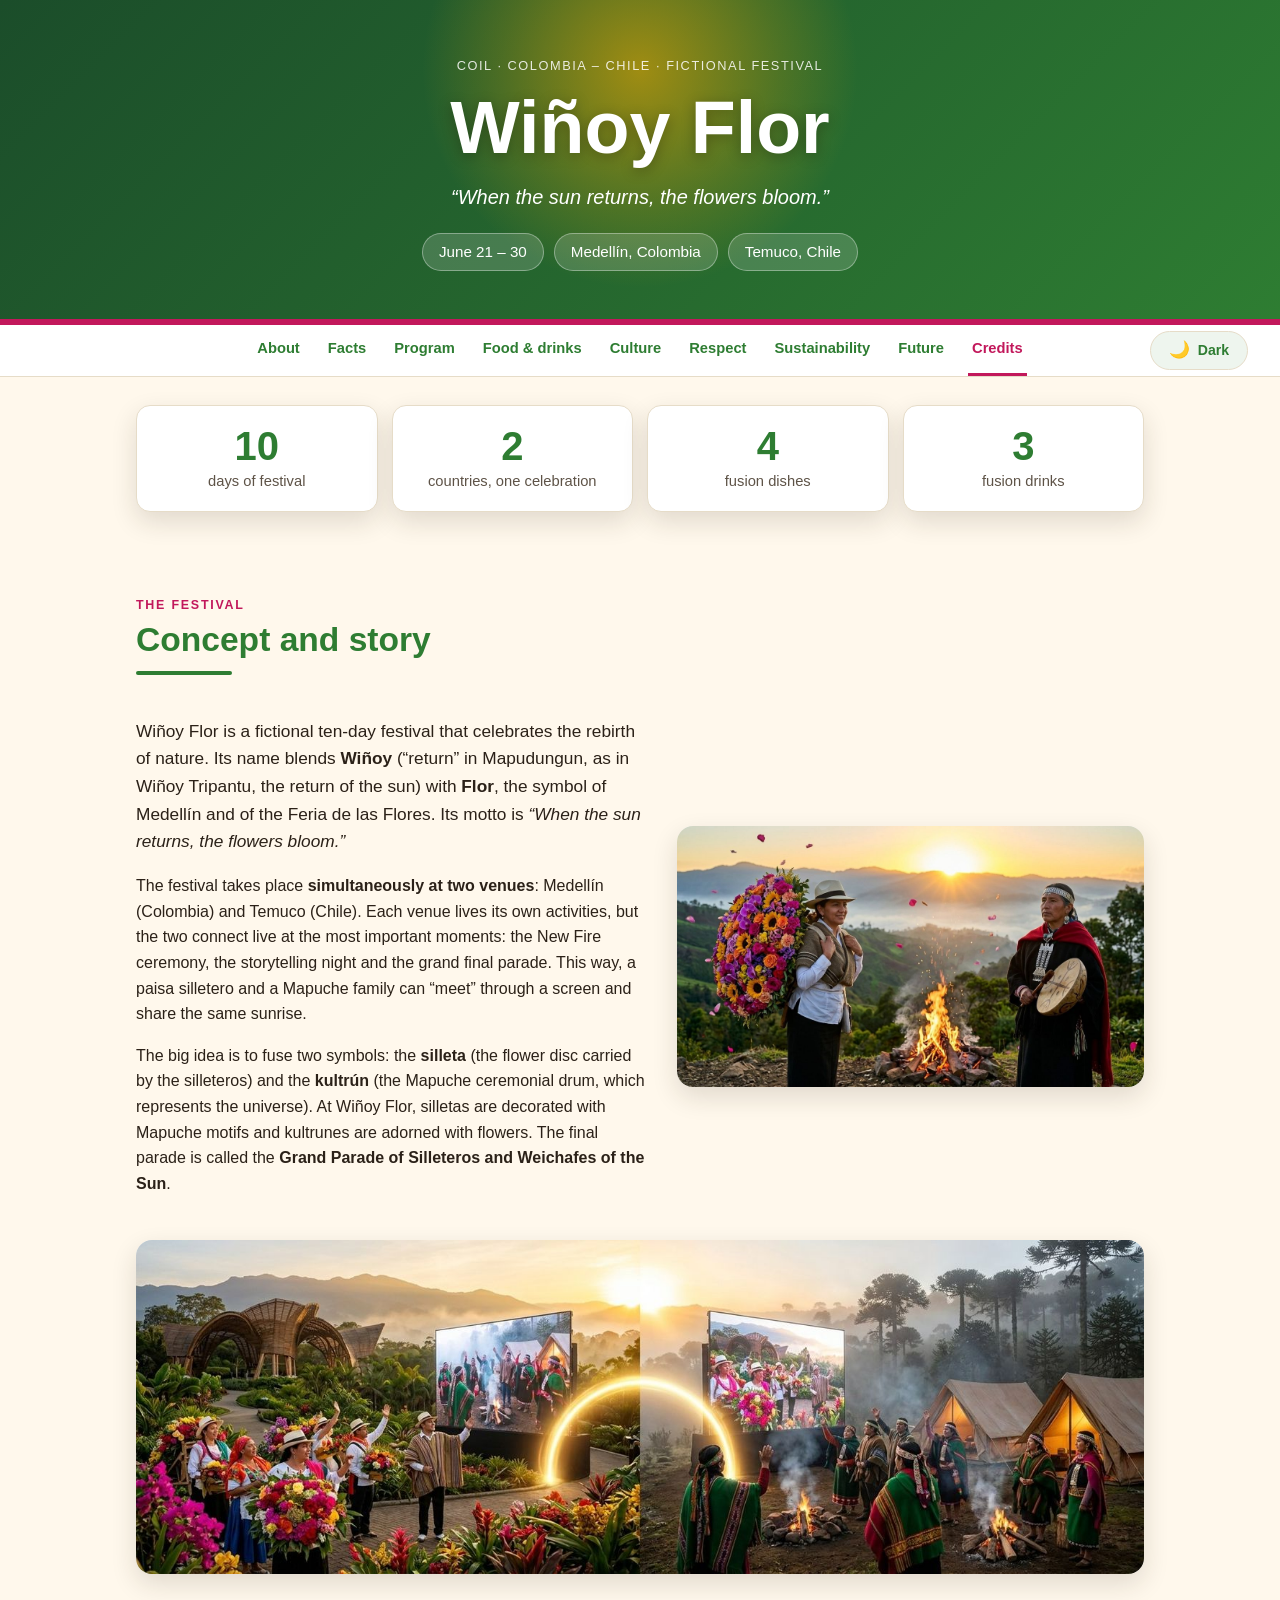
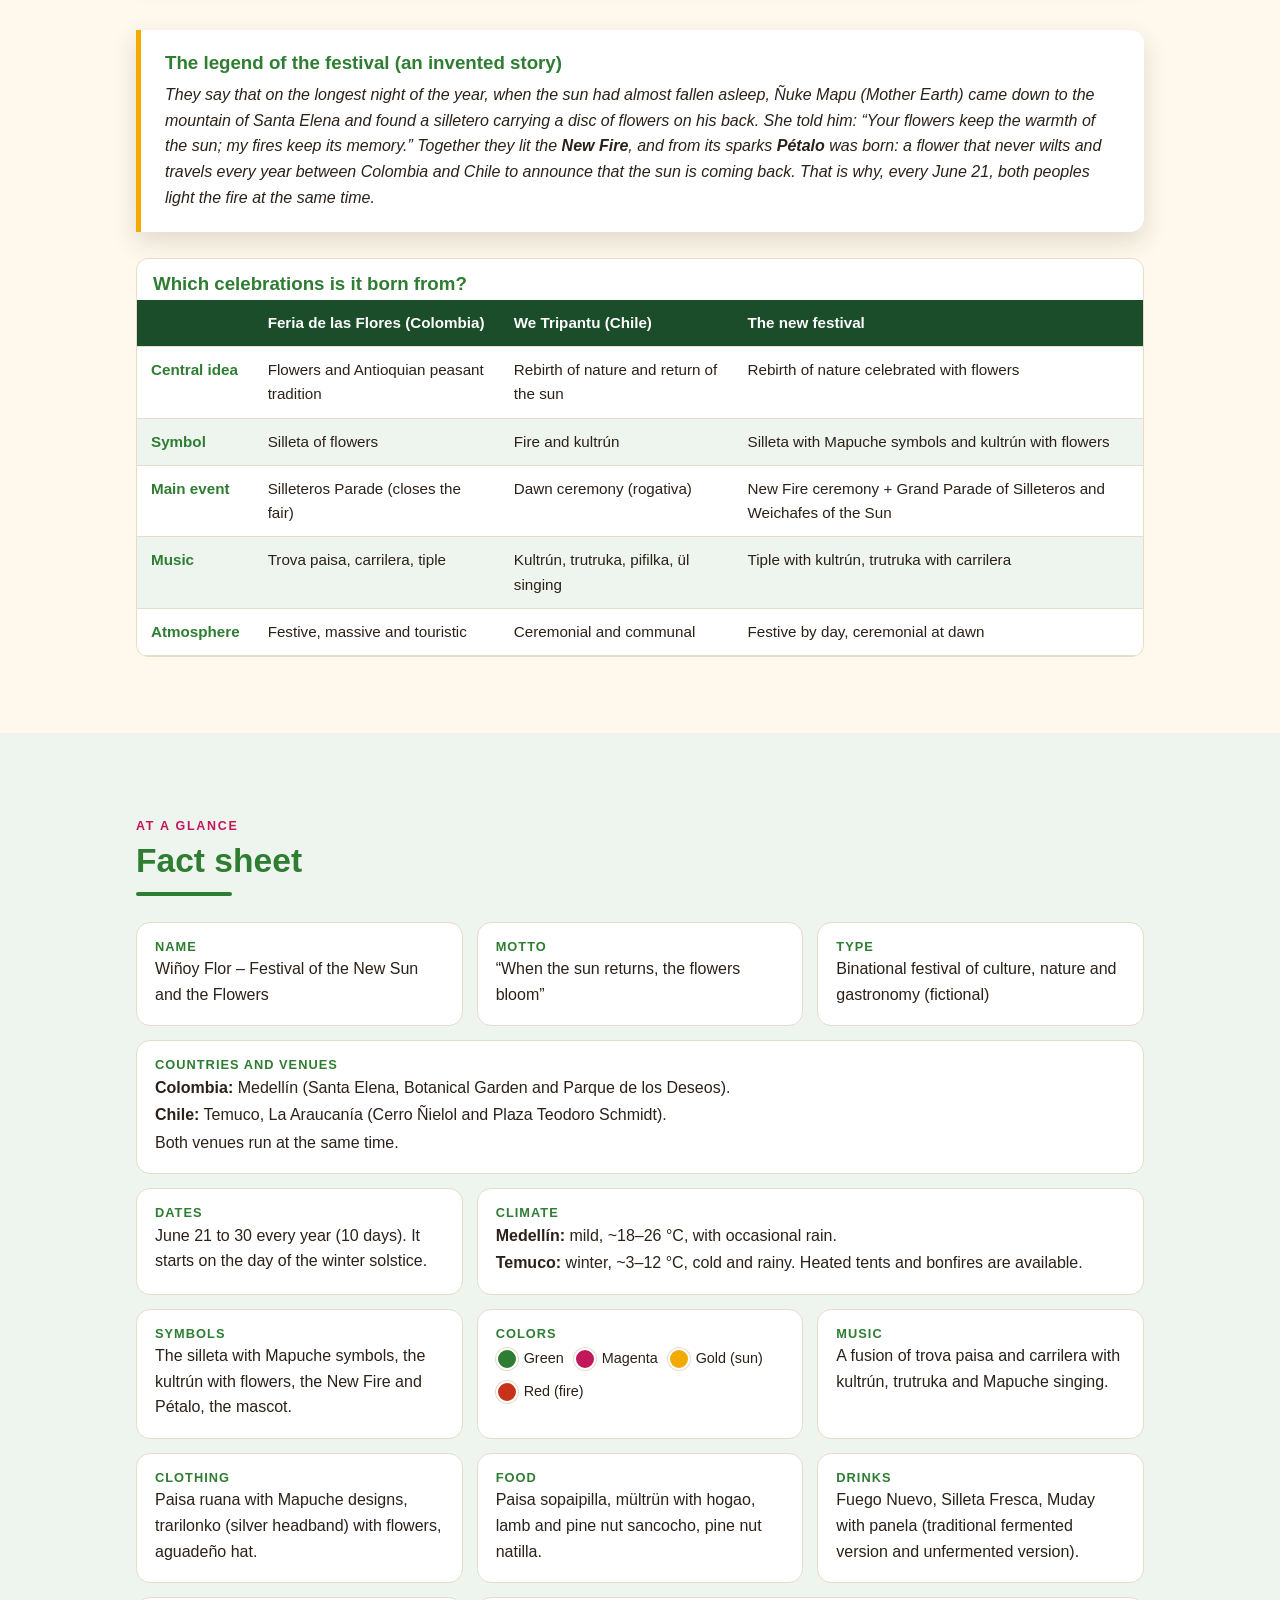
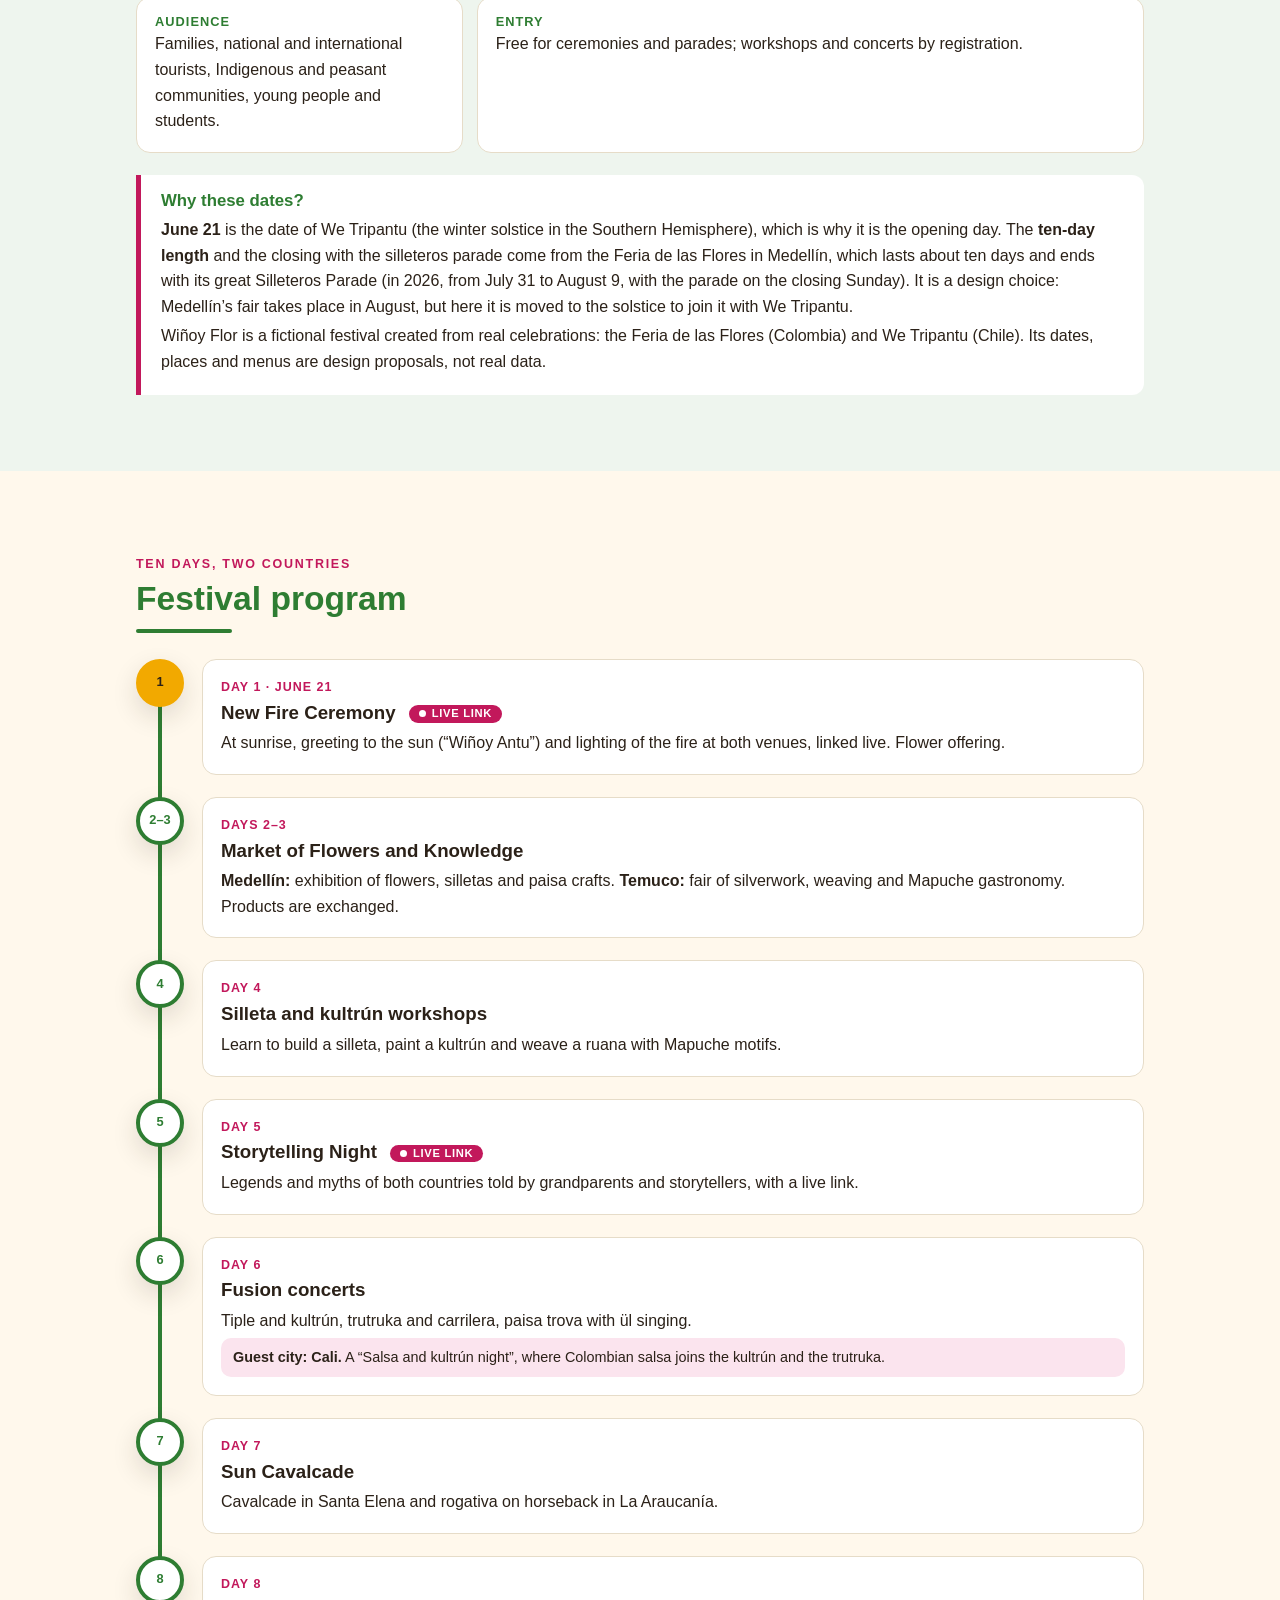
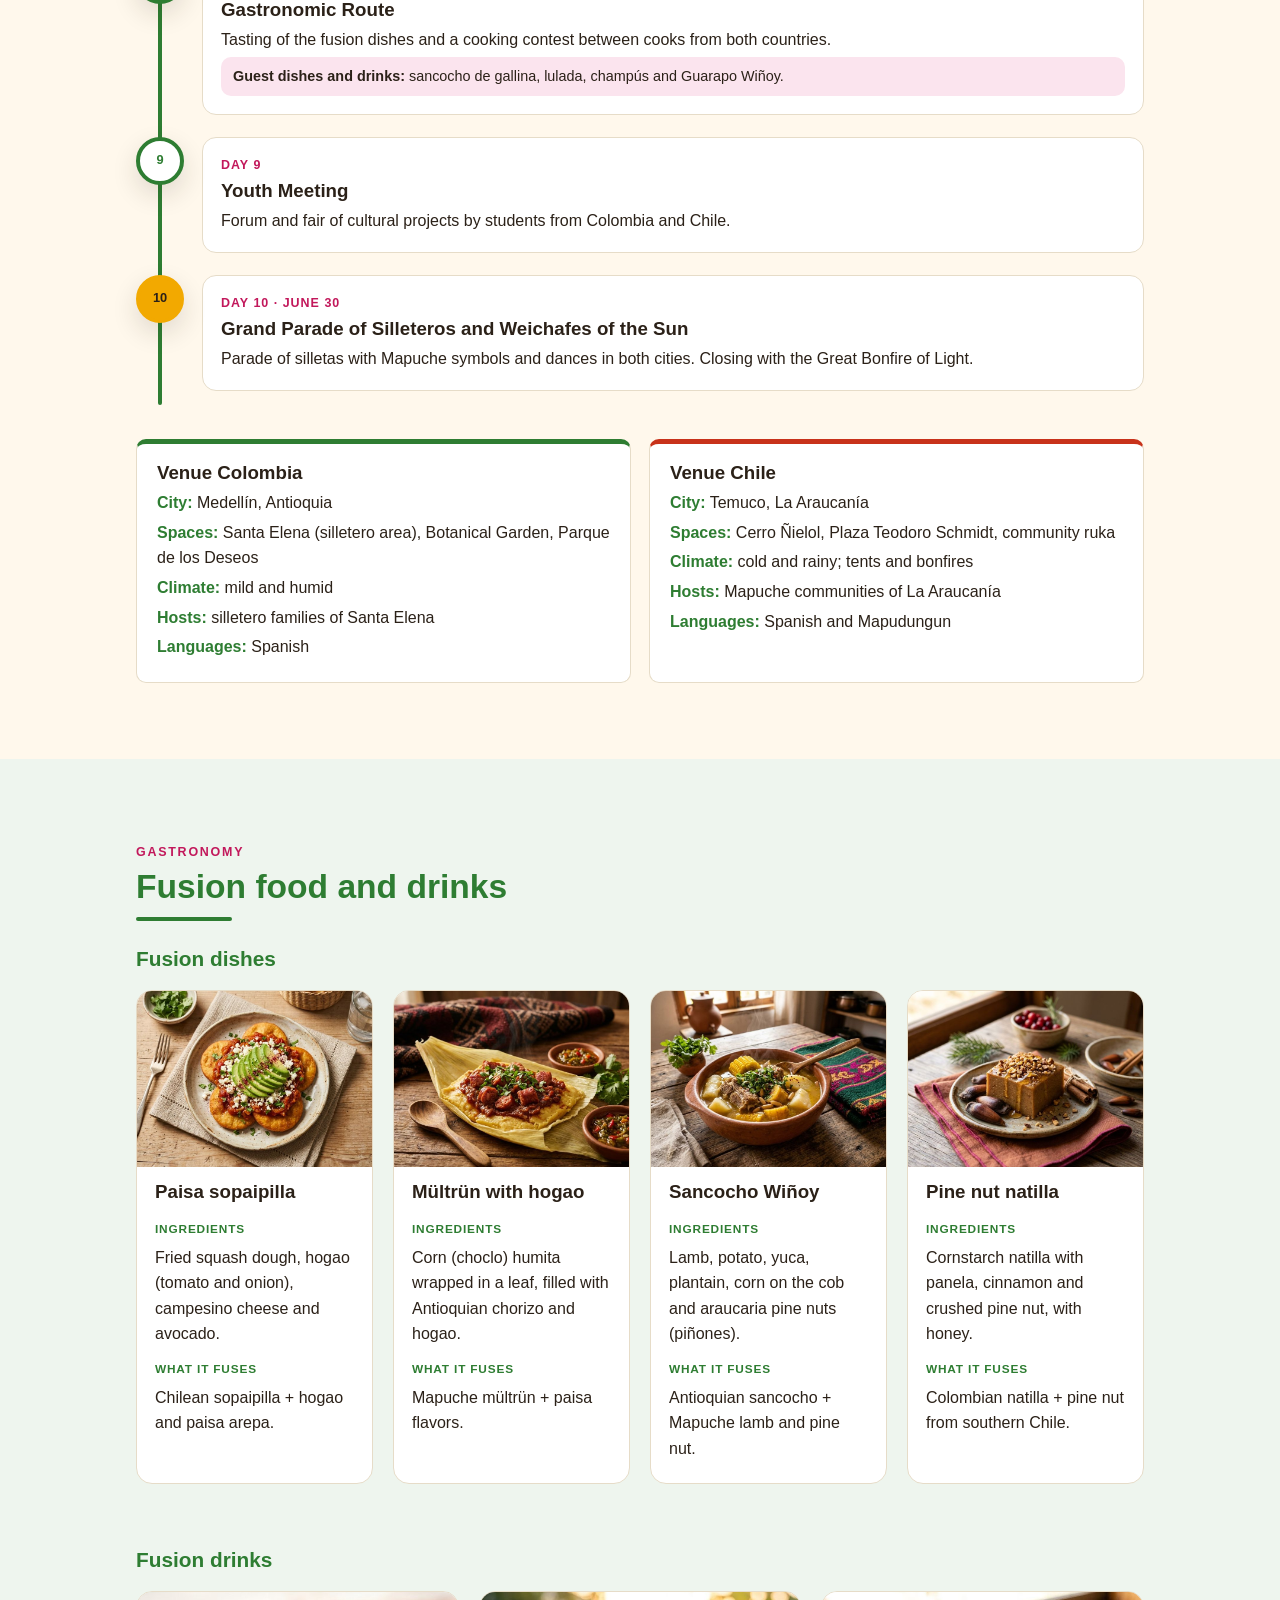
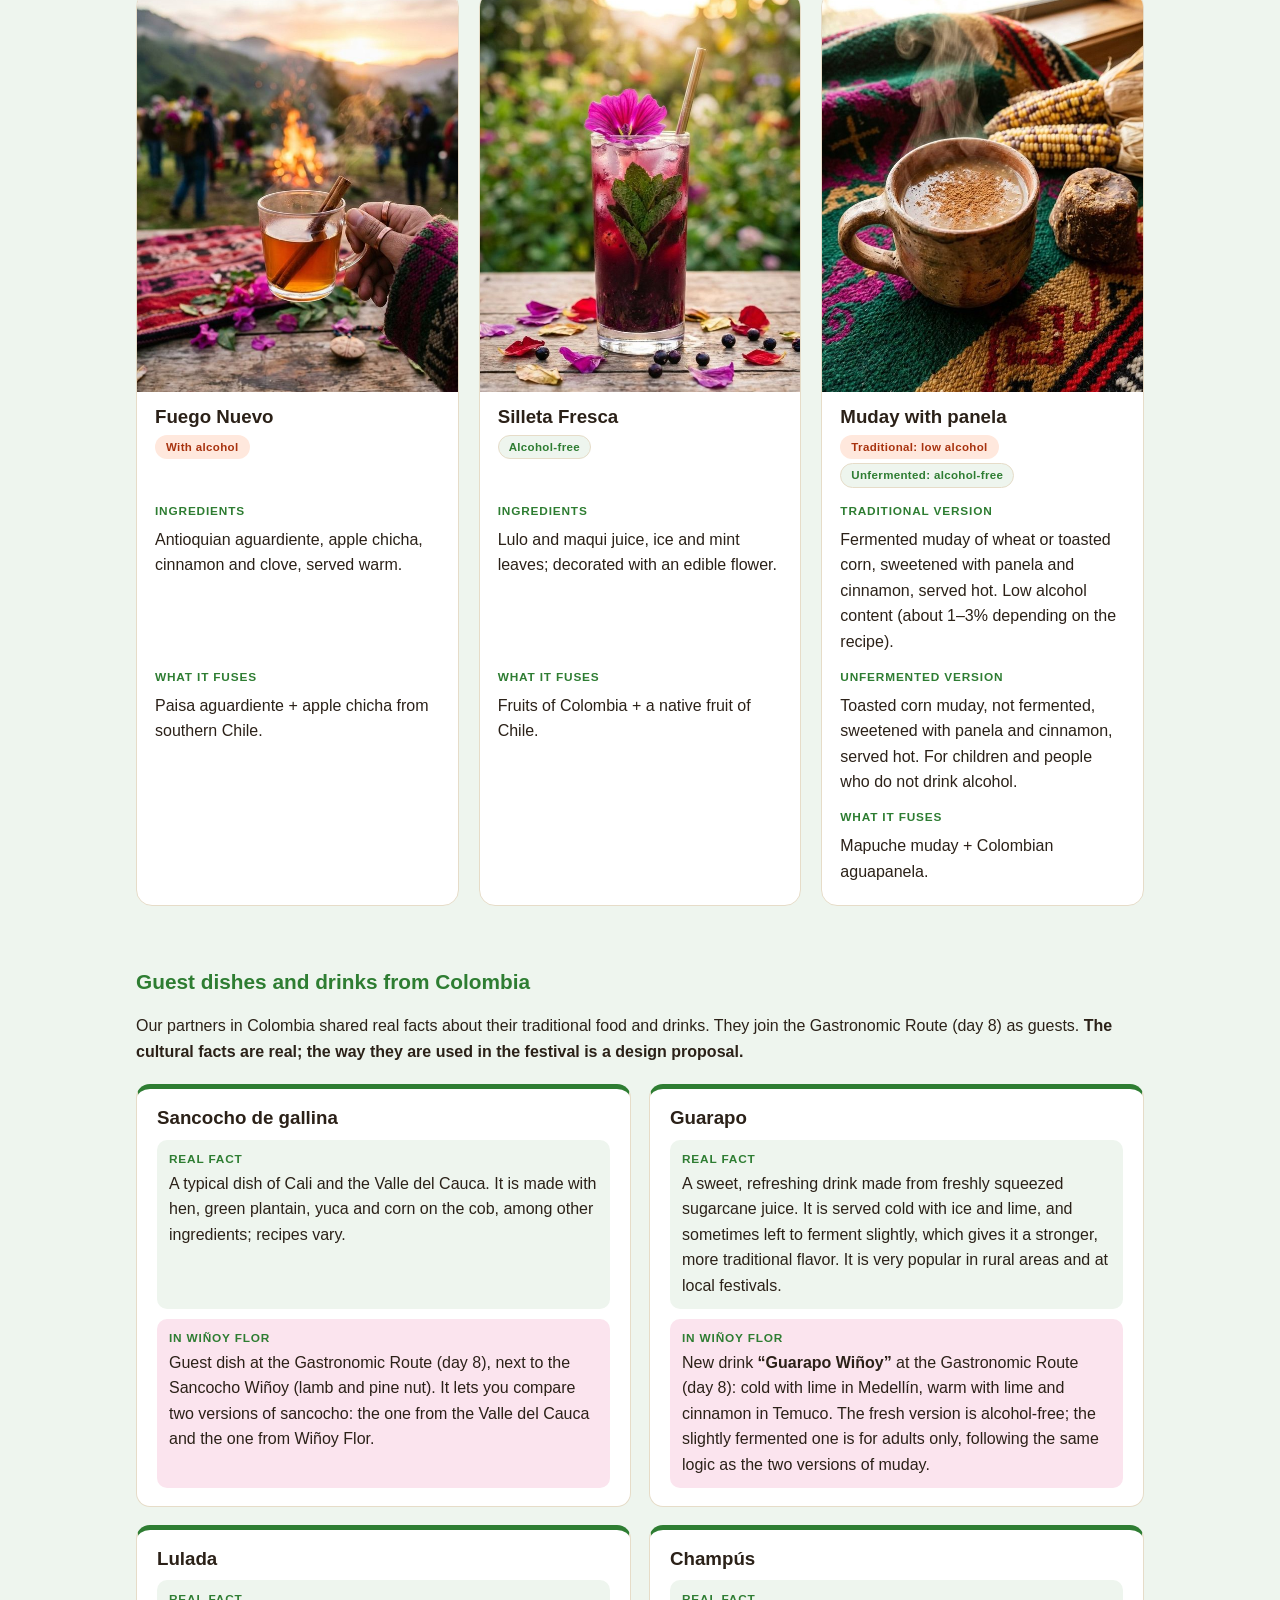
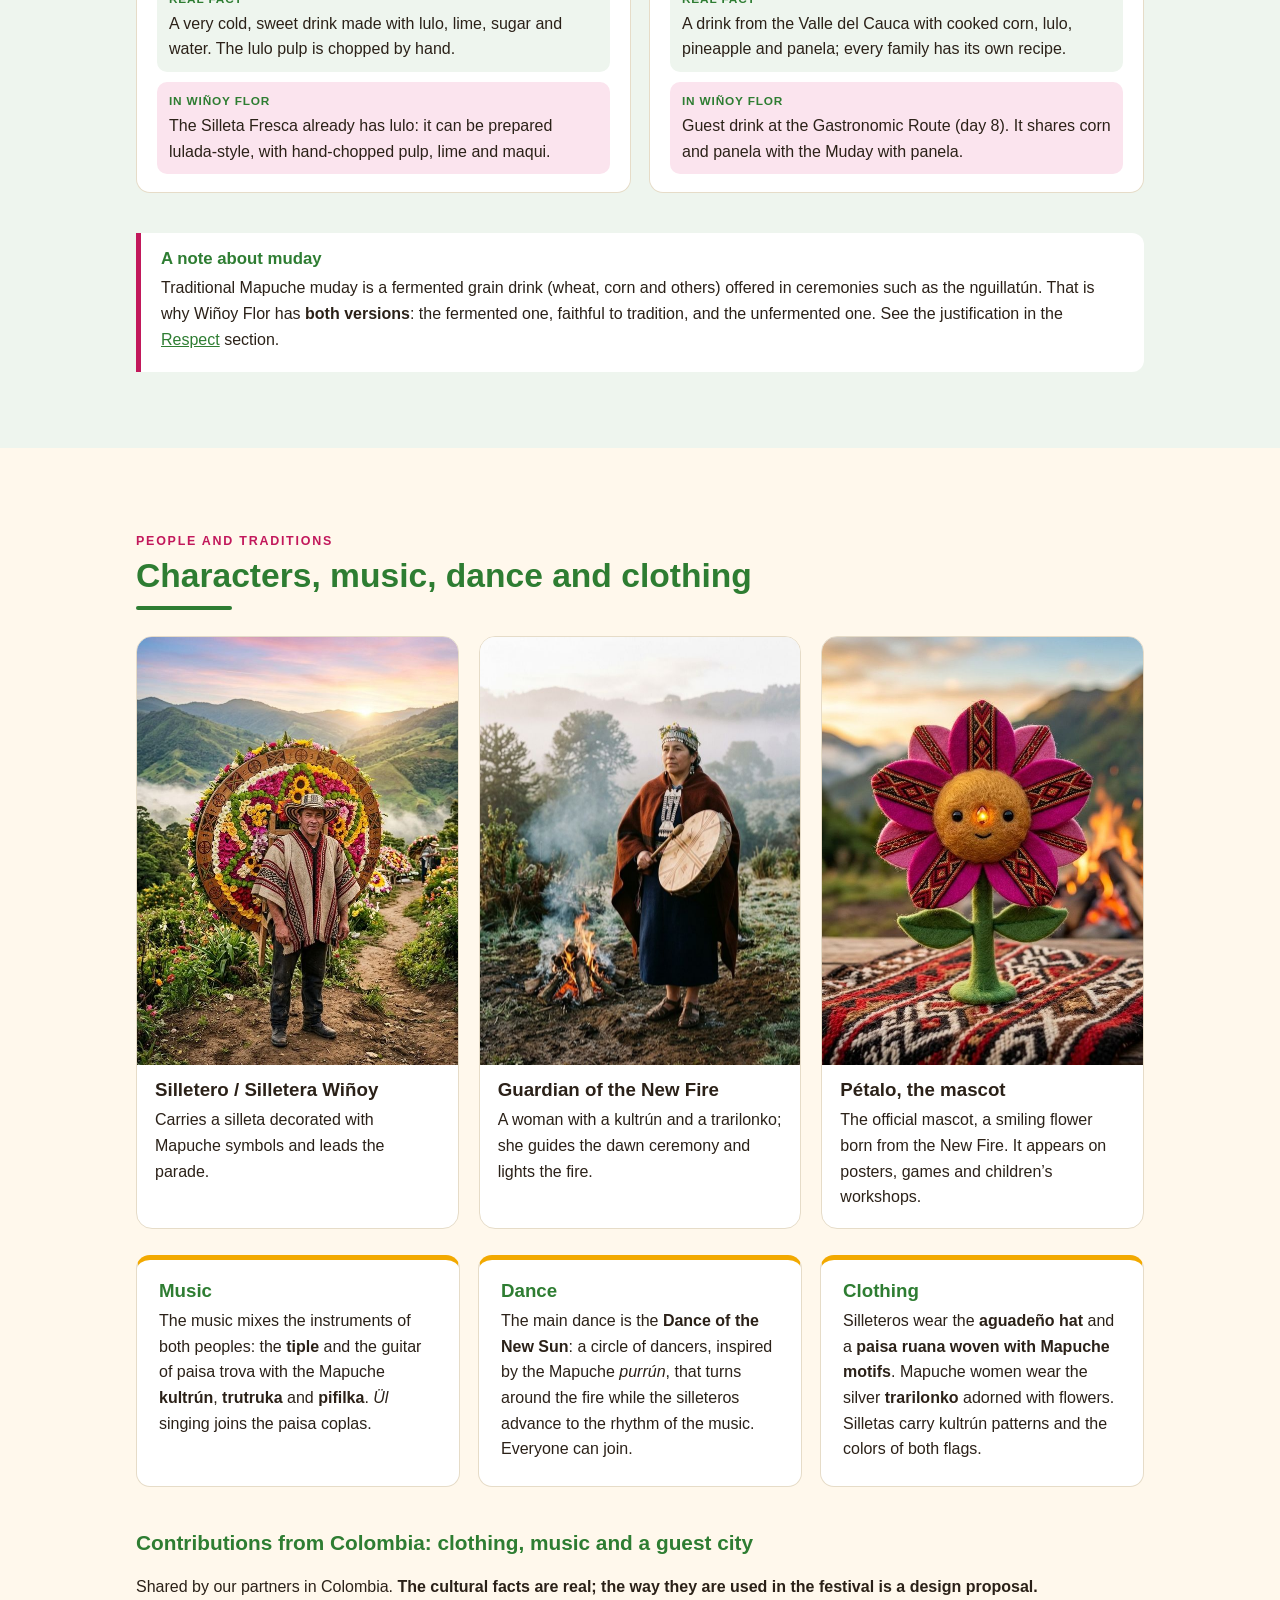
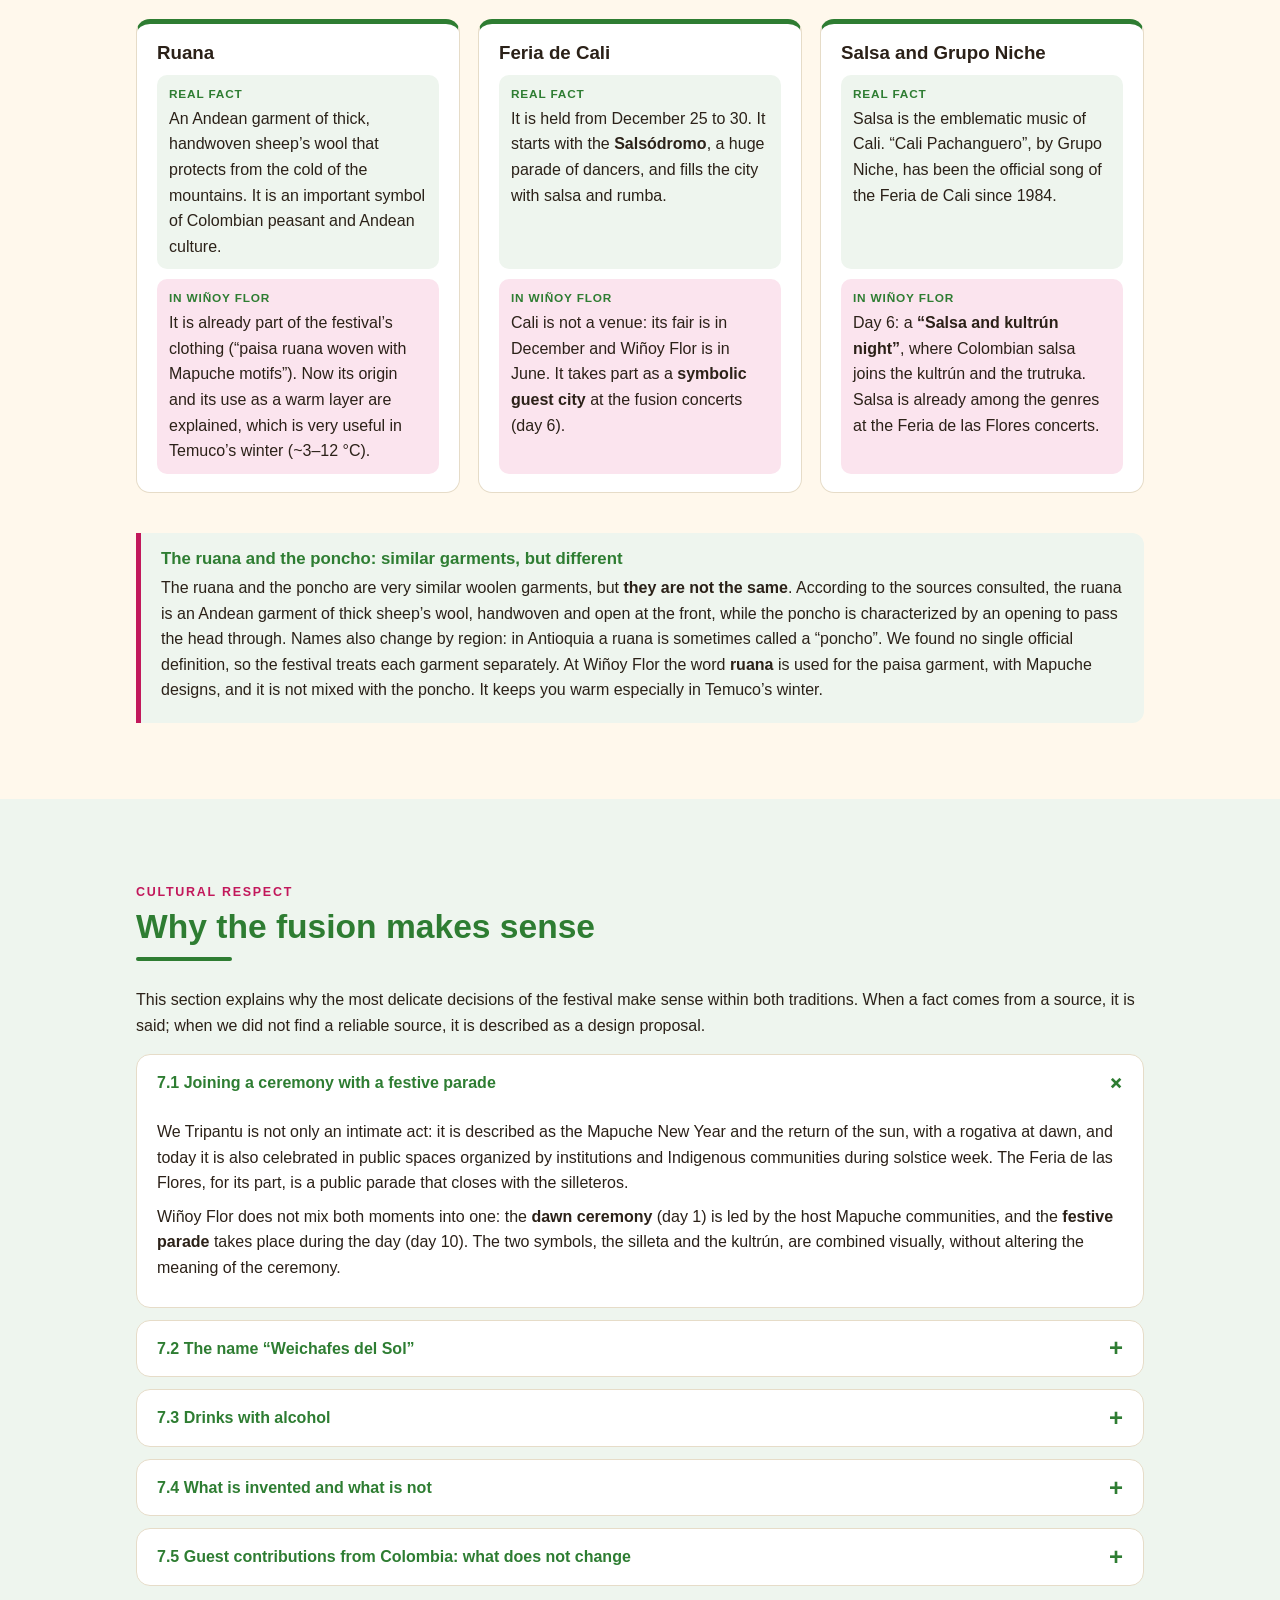
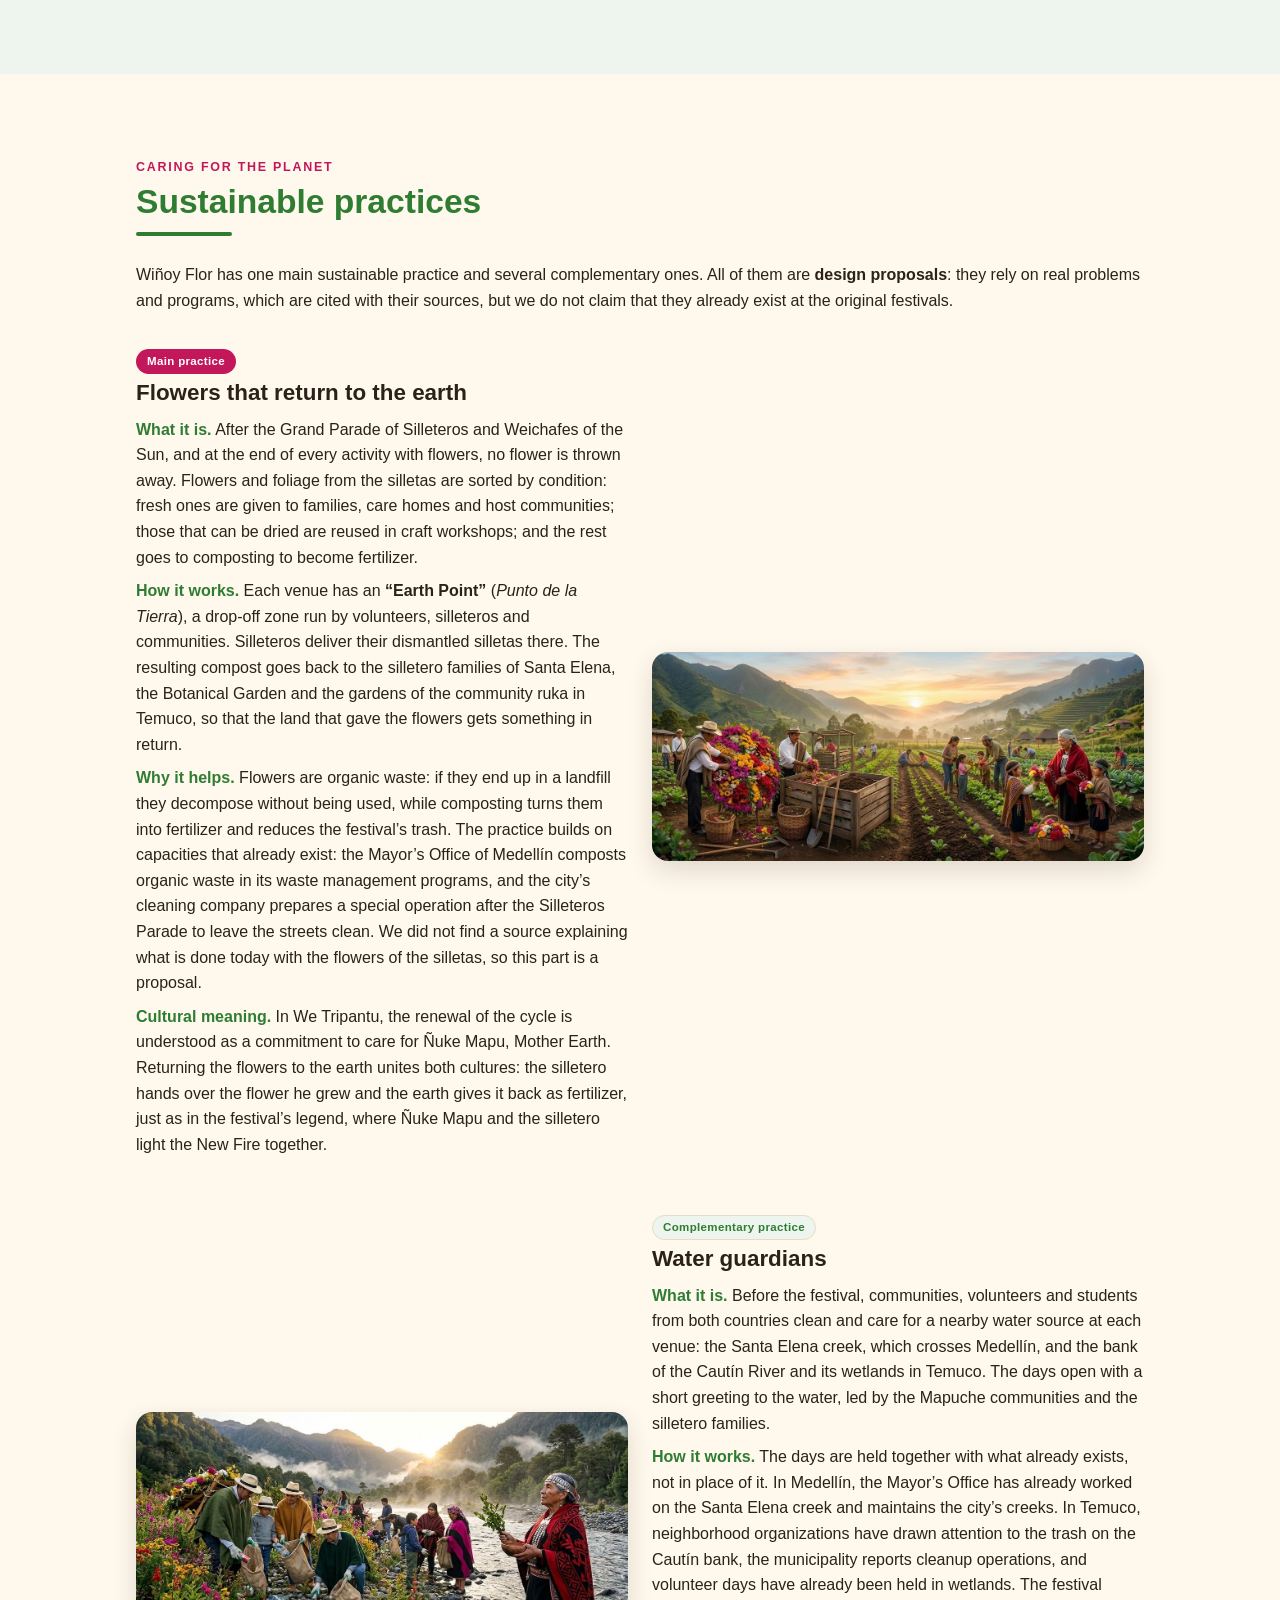
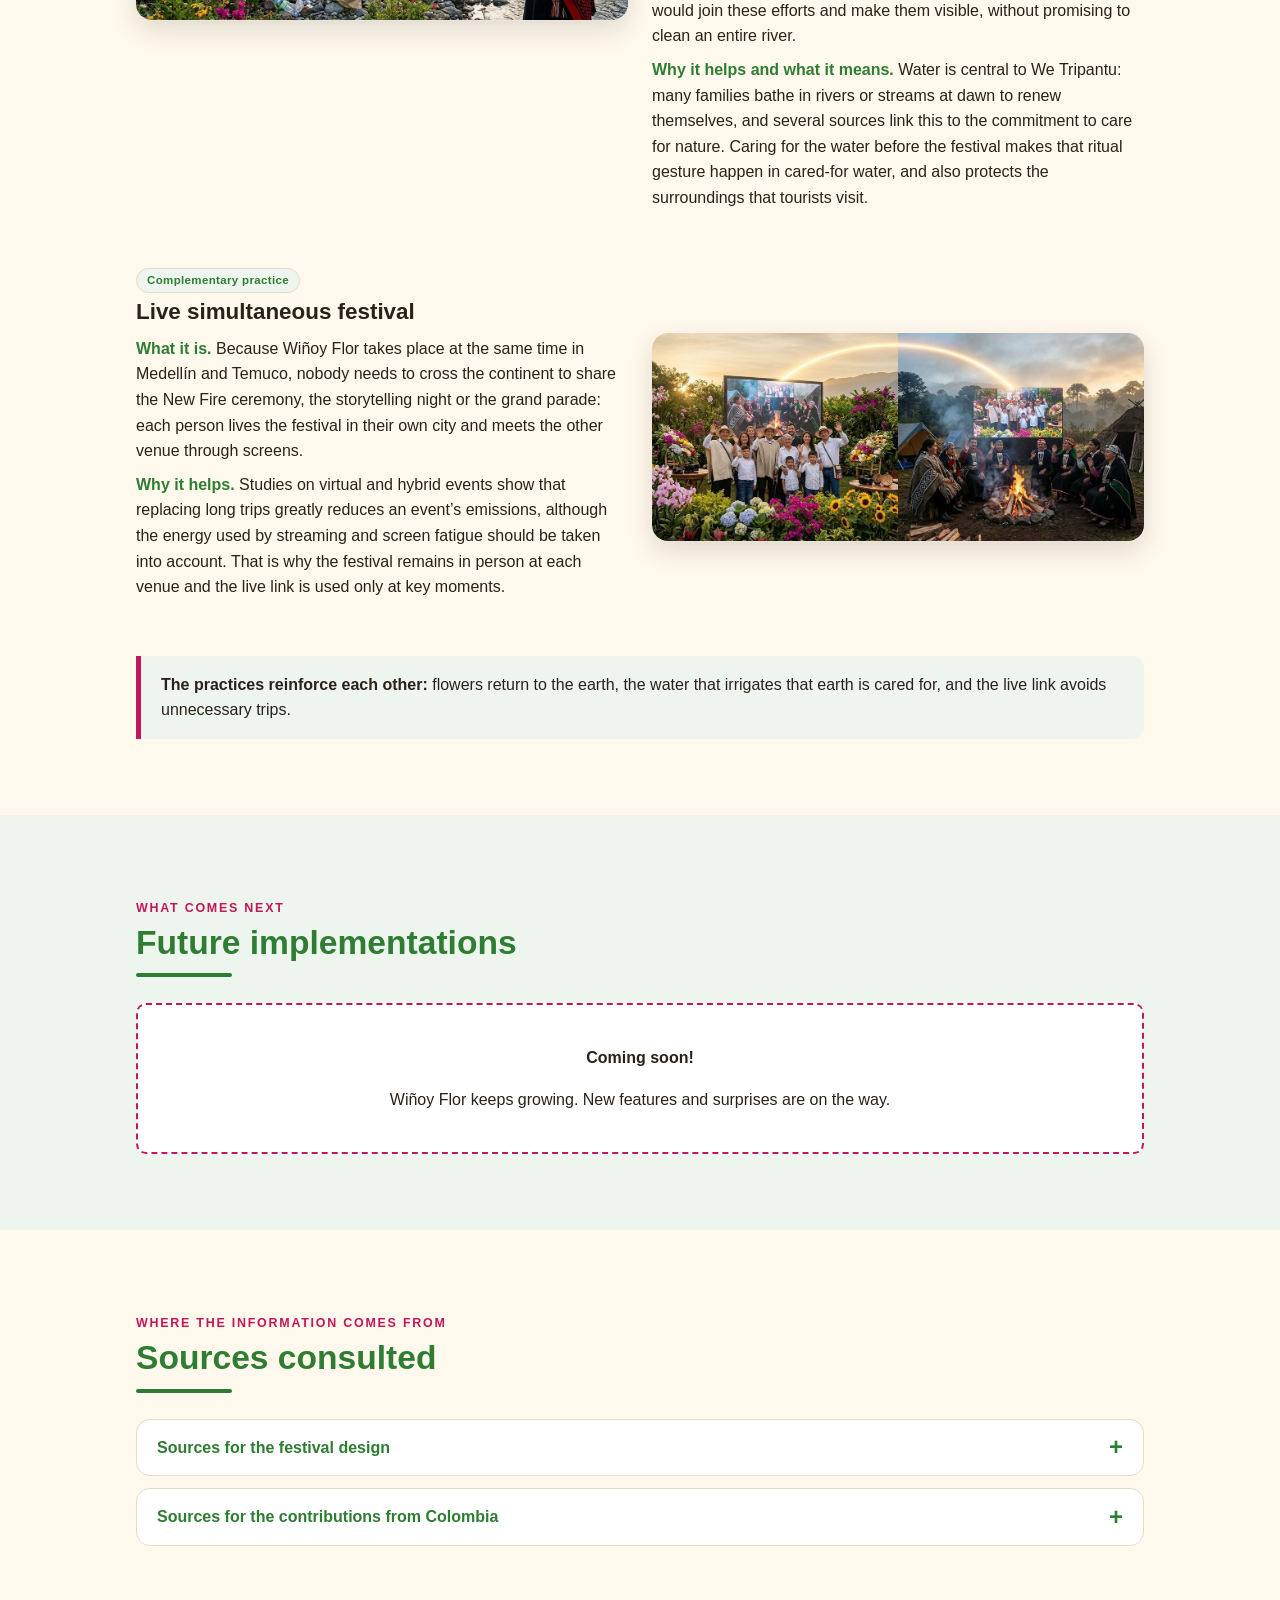
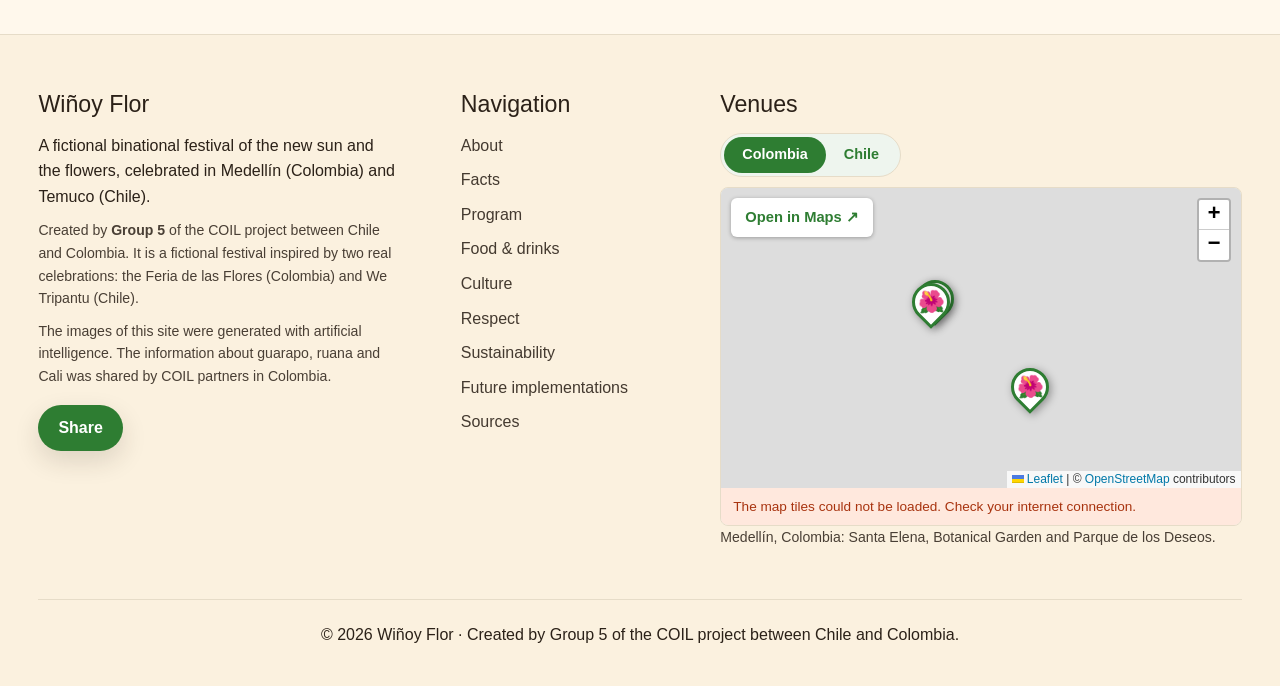
==== commit 8e5cc0d5: "Small changes" ====
--- a/index.html
+++ b/index.html
@@ -4,12 +4,20 @@
   <meta charset="UTF-8">
   <meta name="viewport" content="width=device-width, initial-scale=1">
   <title>Wiñoy Flor</title>
+  <meta name="author" content="Group 5, COIL project between Chile and Colombia">
   <meta name="description" content="Wiñoy Flor: a fictional binational festival of the new sun and the flowers, celebrated in Medellín (Colombia) and Temuco (Chile).">
   <link rel="icon" type="image/svg+xml" href="assets/icons/favicon.svg">
 
   <!-- Marks that JavaScript is available (scroll animations) and restores the saved theme before painting -->
   <script>
     document.documentElement.classList.add('js');
+    // Safety net: if js/main.js does not run (blocked, failed or an old cached copy),
+    // show all the content after 2.5 seconds instead of leaving it hidden.
+    window.setTimeout(function () {
+      if (!document.documentElement.classList.contains('reveal-ready')) {
+        document.documentElement.classList.remove('js');
+      }
+    }, 2500);
     try {
       var savedTheme = localStorage.getItem('winoy-theme');
       if (savedTheme === 'dark' || savedTheme === 'light') {
@@ -18,13 +26,13 @@
     } catch (error) { /* storage not available: the system theme is used */ }
   </script>
 
-  <link rel="stylesheet" href="assets/vendor/leaflet/leaflet.css">
-  <link rel="stylesheet" href="css/variables.css">
-  <link rel="stylesheet" href="css/base.css">
-  <link rel="stylesheet" href="css/components.css">
-  <link rel="stylesheet" href="css/sections.css">
-  <link rel="stylesheet" href="css/footer.css">
-  <link rel="stylesheet" href="css/animations.css">
+  <link rel="stylesheet" href="assets/vendor/leaflet/leaflet.css?v=6">
+  <link rel="stylesheet" href="css/variables.css?v=6">
+  <link rel="stylesheet" href="css/base.css?v=6">
+  <link rel="stylesheet" href="css/components.css?v=6">
+  <link rel="stylesheet" href="css/sections.css?v=6">
+  <link rel="stylesheet" href="css/footer.css?v=6">
+  <link rel="stylesheet" href="css/animations.css?v=6">
 </head>
 <body>
 
@@ -124,15 +132,15 @@
           </div>
 
           <figure class="figure" data-reveal>
-            <img src="assets/images/cover.jpg" width="1200" height="670"
-                 alt="A silletera from Medellín carrying a disc of flowers and a Mapuche woman with a kultrún stand beside a bonfire at sunrise in the mountains.">
+            <div class="media"><img src="assets/images/cover.jpg" width="1200" height="670"
+                 alt="A silletera from Medellín carrying a disc of flowers and a Mapuche woman with a kultrún stand beside a bonfire at sunrise in the mountains."></div>
             <figcaption>Cover image: a silletera and a Mapuche guardian meet at the solstice sunrise.</figcaption>
           </figure>
         </div>
 
         <figure class="figure" data-reveal style="margin-top:28px">
-          <img src="assets/images/banner-live-opening.jpg" width="1400" height="463" loading="lazy" decoding="async"
-               alt="Split scene: flower gardens and silleteros in Medellín on the left, a bonfire and tents in Temuco on the right, joined by a golden arc of light and giant screens.">
+          <div class="media"><img src="assets/images/banner-live-opening.jpg" width="1400" height="463" loading="lazy" decoding="async"
+               alt="Split scene: flower gardens and silleteros in Medellín on the left, a bonfire and tents in Temuco on the right, joined by a golden arc of light and giant screens."></div>
           <figcaption>“Live-linked opening”: Medellín (left) and Temuco (right), one festival, two countries, at the same time.</figcaption>
         </figure>
 
@@ -207,19 +215,15 @@
 
         <div class="facts">
           <article class="fact" data-reveal>
-            <span class="ico" aria-hidden="true">🏷️</span>
             <div><h3>Name</h3><p>Wiñoy Flor – Festival of the New Sun and the Flowers</p></div>
           </article>
           <article class="fact" data-reveal style="--delay:.05s">
-            <span class="ico" aria-hidden="true">💬</span>
             <div><h3>Motto</h3><p>&ldquo;When the sun returns, the flowers bloom&rdquo;</p></div>
           </article>
           <article class="fact" data-reveal style="--delay:.1s">
-            <span class="ico" aria-hidden="true">🎪</span>
             <div><h3>Type</h3><p>Binational festival of culture, nature and gastronomy (fictional)</p></div>
           </article>
           <article class="fact wide" data-reveal>
-            <span class="ico" aria-hidden="true">📍</span>
             <div>
               <h3>Countries and venues</h3>
               <p><strong>Colombia:</strong> Medellín (Santa Elena, Botanical Garden and Parque de los Deseos).</p>
@@ -228,11 +232,9 @@
             </div>
           </article>
           <article class="fact" data-reveal style="--delay:.15s">
-            <span class="ico" aria-hidden="true">📅</span>
             <div><h3>Dates</h3><p>June 21 to 30 every year (10 days). It starts on the day of the winter solstice.</p></div>
           </article>
           <article class="fact span2" data-reveal>
-            <span class="ico" aria-hidden="true">🌦️</span>
             <div>
               <h3>Climate</h3>
               <p><strong>Medellín:</strong> mild, ~18–26 °C, with occasional rain.</p>
@@ -240,11 +242,9 @@
             </div>
           </article>
           <article class="fact" data-reveal style="--delay:.05s">
-            <span class="ico" aria-hidden="true">🔥</span>
             <div><h3>Symbols</h3><p>The silleta with Mapuche symbols, the kultrún with flowers, the New Fire and Pétalo, the mascot.</p></div>
           </article>
           <article class="fact" data-reveal style="--delay:.1s">
-            <span class="ico" aria-hidden="true">🎨</span>
             <div>
               <h3>Colors</h3>
               <div class="swatches">
@@ -256,27 +256,21 @@
             </div>
           </article>
           <article class="fact" data-reveal>
-            <span class="ico" aria-hidden="true">🎵</span>
             <div><h3>Music</h3><p>A fusion of trova paisa and carrilera with kultrún, trutruka and Mapuche singing.</p></div>
           </article>
           <article class="fact" data-reveal style="--delay:.05s">
-            <span class="ico" aria-hidden="true">🧣</span>
             <div><h3>Clothing</h3><p>Paisa ruana with Mapuche designs, trarilonko (silver headband) with flowers, aguadeño hat.</p></div>
           </article>
           <article class="fact" data-reveal style="--delay:.1s">
-            <span class="ico" aria-hidden="true">🍲</span>
             <div><h3>Food</h3><p>Paisa sopaipilla, mültrün with hogao, lamb and pine nut sancocho, pine nut natilla.</p></div>
           </article>
           <article class="fact" data-reveal style="--delay:.15s">
-            <span class="ico" aria-hidden="true">🥤</span>
             <div><h3>Drinks</h3><p>Fuego Nuevo, Silleta Fresca, Muday with panela (traditional fermented version and unfermented version).</p></div>
           </article>
           <article class="fact" data-reveal>
-            <span class="ico" aria-hidden="true">👨‍👩‍👧</span>
             <div><h3>Audience</h3><p>Families, national and international tourists, Indigenous and peasant communities, young people and students.</p></div>
           </article>
           <article class="fact span2" data-reveal style="--delay:.05s">
-            <span class="ico" aria-hidden="true">🎟️</span>
             <div><h3>Entry</h3><p>Free for ceremonies and parades; workshops and concerts by registration.</p></div>
           </article>
         </div>
@@ -312,7 +306,7 @@
             <span class="tl-marker">1</span>
             <div class="tl-card">
               <p class="tl-date">Day 1 · June 21</p>
-              <h3><span class="flicker" aria-hidden="true">🔥</span> New Fire Ceremony <span class="badge-live">Live link</span></h3>
+              <h3>New Fire Ceremony <span class="badge-live">Live link</span></h3>
               <p>At sunrise, greeting to the sun (&ldquo;Wiñoy Antu&rdquo;) and lighting of the fire at both venues, linked live. Flower offering.</p>
             </div>
           </li>
@@ -346,7 +340,7 @@
               <p class="tl-date">Day 6</p>
               <h3>Fusion concerts</h3>
               <p>Tiple and kultrún, trutruka and carrilera, paisa trova with ül singing.</p>
-              <p class="guest">💃 <strong>Guest city: Cali.</strong> A “Salsa and kultrún night”, where Colombian salsa joins the kultrún and the trutruka.</p>
+              <p class="guest"><strong>Guest city: Cali.</strong> A “Salsa and kultrún night”, where Colombian salsa joins the kultrún and the trutruka.</p>
             </div>
           </li>
           <li class="tl-item" data-reveal>
@@ -363,7 +357,7 @@
               <p class="tl-date">Day 8</p>
               <h3>Gastronomic Route</h3>
               <p>Tasting of the fusion dishes and a cooking contest between cooks from both countries.</p>
-              <p class="guest">🍲 <strong>Guest dishes and drinks:</strong> sancocho de gallina, lulada, champús and Guarapo Wiñoy.</p>
+              <p class="guest"><strong>Guest dishes and drinks:</strong> sancocho de gallina, lulada, champús and Guarapo Wiñoy.</p>
             </div>
           </li>
           <li class="tl-item" data-reveal>
@@ -386,7 +380,7 @@
 
         <div class="venues">
           <article class="card" data-reveal>
-            <h3>🌺 Venue Colombia</h3>
+            <h3>Venue Colombia</h3>
             <p class="kv"><strong>City:</strong> Medellín, Antioquia</p>
             <p class="kv"><strong>Spaces:</strong> Santa Elena (silletero area), Botanical Garden, Parque de los Deseos</p>
             <p class="kv"><strong>Climate:</strong> mild and humid</p>
@@ -394,7 +388,7 @@
             <p class="kv"><strong>Languages:</strong> Spanish</p>
           </article>
           <article class="card chile" data-reveal style="--delay:.15s">
-            <h3>🌲 Venue Chile</h3>
+            <h3>Venue Chile</h3>
             <p class="kv"><strong>City:</strong> Temuco, La Araucanía</p>
             <p class="kv"><strong>Spaces:</strong> Cerro Ñielol, Plaza Teodoro Schmidt, community ruka</p>
             <p class="kv"><strong>Climate:</strong> cold and rainy; tents and bonfires</p>
@@ -414,7 +408,7 @@
         </div>
 
         <h3 class="subhead" style="margin-top:0">Fusion dishes</h3>
-        <div class="dish-grid">
+        <div class="dish-grid dishes">
           <article class="dish" data-reveal>
             <div class="thumb"><img src="assets/images/dish-sopaipilla-paisa.jpg" width="800" height="597" loading="lazy" decoding="async" alt="Golden fried squash sopaipillas topped with hogao, fresh cheese and sliced avocado."></div>
             <div class="dish-body">
@@ -458,12 +452,14 @@
         </div>
 
         <h3 class="subhead">Fusion drinks</h3>
-        <div class="dish-grid">
+        <div class="dish-grid drinks">
           <article class="dish tall" data-reveal>
             <div class="thumb"><img src="assets/images/drink-fuego-nuevo.jpg" width="640" height="857" loading="lazy" decoding="async" alt="A warm drink with a cinnamon stick held in a hand, with a bonfire and people in the background at sunrise."></div>
             <div class="dish-body">
-              <h3><span class="flicker" aria-hidden="true">🔥</span> Fuego Nuevo</h3>
+              <h3>Fuego Nuevo</h3>
+              <div class="badges">
               <span class="badge alc">With alcohol</span>
+              </div>
               <p class="label">Ingredients</p>
               <p>Antioquian aguardiente, apple chicha, cinnamon and clove, served warm.</p>
               <p class="label">What it fuses</p>
@@ -474,7 +470,9 @@
             <div class="thumb"><img src="assets/images/drink-silleta-fresca.jpg" width="640" height="857" loading="lazy" decoding="async" alt="A tall glass of deep red lulo and maqui drink with mint and an edible magenta flower, surrounded by petals."></div>
             <div class="dish-body">
               <h3>Silleta Fresca</h3>
+              <div class="badges">
               <span class="badge">Alcohol-free</span>
+              </div>
               <p class="label">Ingredients</p>
               <p>Lulo and maqui juice, ice and mint leaves; decorated with an edible flower.</p>
               <p class="label">What it fuses</p>
@@ -485,8 +483,10 @@
             <div class="thumb"><img src="assets/images/drink-muday-panela.jpg" width="640" height="857" loading="lazy" decoding="async" alt="A steaming clay mug of muday with cinnamon, next to colorful corn cobs and a block of panela on a woven textile."></div>
             <div class="dish-body">
               <h3>Muday with panela</h3>
+              <div class="badges">
               <span class="badge alc">Traditional: low alcohol</span>
               <span class="badge">Unfermented: alcohol-free</span>
+              </div>
               <p class="label">Traditional version</p>
               <p>Fermented muday of wheat or toasted corn, sweetened with panela and cinnamon, served hot. Low alcohol content (about 1–3% depending on the recipe).</p>
               <p class="label">Unfermented version</p>
@@ -503,24 +503,24 @@
           Gastronomic Route (day 8) as guests.
           <strong>The cultural facts are real; the way they are used in the festival is a design proposal.</strong>
         </p>
-        <div class="contrib-grid" style="margin-top:20px">
+        <div class="contrib-grid four" style="margin-top:20px">
           <article class="contrib" data-reveal>
-            <h3>🍲 Sancocho de gallina</h3>
+            <h3>Sancocho de gallina</h3>
             <div class="real"><p class="label">Real fact</p><p>A typical dish of Cali and the Valle del Cauca. It is made with hen, green plantain, yuca and corn on the cob, among other ingredients; recipes vary.</p></div>
             <div class="festival"><p class="label">In Wiñoy Flor</p><p>Guest dish at the Gastronomic Route (day 8), next to the Sancocho Wiñoy (lamb and pine nut). It lets you compare two versions of sancocho: the one from the Valle del Cauca and the one from Wiñoy Flor.</p></div>
           </article>
           <article class="contrib" data-reveal style="--delay:.1s">
-            <h3>🥤 Guarapo</h3>
+            <h3>Guarapo</h3>
             <div class="real"><p class="label">Real fact</p><p>A sweet, refreshing drink made from freshly squeezed sugarcane juice. It is served cold with ice and lime, and sometimes left to ferment slightly, which gives it a stronger, more traditional flavor. It is very popular in rural areas and at local festivals.</p></div>
             <div class="festival"><p class="label">In Wiñoy Flor</p><p>New drink <strong>“Guarapo Wiñoy”</strong> at the Gastronomic Route (day 8): cold with lime in Medellín, warm with lime and cinnamon in Temuco. The fresh version is alcohol-free; the slightly fermented one is for adults only, following the same logic as the two versions of muday.</p></div>
           </article>
           <article class="contrib" data-reveal>
-            <h3>🍹 Lulada</h3>
+            <h3>Lulada</h3>
             <div class="real"><p class="label">Real fact</p><p>A very cold, sweet drink made with lulo, lime, sugar and water. The lulo pulp is chopped by hand.</p></div>
             <div class="festival"><p class="label">In Wiñoy Flor</p><p>The Silleta Fresca already has lulo: it can be prepared lulada-style, with hand-chopped pulp, lime and maqui.</p></div>
           </article>
           <article class="contrib" data-reveal style="--delay:.1s">
-            <h3>🌽 Champús</h3>
+            <h3>Champús</h3>
             <div class="real"><p class="label">Real fact</p><p>A drink from the Valle del Cauca with cooked corn, lulo, pineapple and panela; every family has its own recipe.</p></div>
             <div class="festival"><p class="label">In Wiñoy Flor</p><p>Guest drink at the Gastronomic Route (day 8). It shares corn and panela with the Muday with panela.</p></div>
           </article>
@@ -572,7 +572,7 @@
 
         <div class="panel-grid">
           <article class="panel" data-reveal>
-            <h3>🎶 Music</h3>
+            <h3>Music</h3>
             <p>
               The music mixes the instruments of both peoples: the <strong>tiple</strong> and the guitar of
               paisa trova with the Mapuche <strong>kultrún</strong>, <strong>trutruka</strong> and
@@ -580,7 +580,7 @@
             </p>
           </article>
           <article class="panel" data-reveal style="--delay:.1s">
-            <h3>💫 Dance</h3>
+            <h3>Dance</h3>
             <p>
               The main dance is the <strong>Dance of the New Sun</strong>: a circle of dancers, inspired by
               the Mapuche <em>purrún</em>, that turns around the fire while the silleteros advance to the
@@ -588,7 +588,7 @@
             </p>
           </article>
           <article class="panel" data-reveal style="--delay:.2s">
-            <h3>🧣 Clothing</h3>
+            <h3>Clothing</h3>
             <p>
               Silleteros wear the <strong>aguadeño hat</strong> and a <strong>paisa ruana woven with Mapuche
               motifs</strong>. Mapuche women wear the silver <strong>trarilonko</strong> adorned with flowers.
@@ -604,17 +604,17 @@
         </p>
         <div class="contrib-grid" style="margin-top:20px">
           <article class="contrib" data-reveal>
-            <h3>🧣 Ruana</h3>
+            <h3>Ruana</h3>
             <div class="real"><p class="label">Real fact</p><p>An Andean garment of thick, handwoven sheep’s wool that protects from the cold of the mountains. It is an important symbol of Colombian peasant and Andean culture.</p></div>
             <div class="festival"><p class="label">In Wiñoy Flor</p><p>It is already part of the festival’s clothing (“paisa ruana woven with Mapuche motifs”). Now its origin and its use as a warm layer are explained, which is very useful in Temuco’s winter (~3–12 °C).</p></div>
           </article>
           <article class="contrib" data-reveal style="--delay:.1s">
-            <h3>💃 Feria de Cali</h3>
+            <h3>Feria de Cali</h3>
             <div class="real"><p class="label">Real fact</p><p>It is held from December 25 to 30. It starts with the <strong>Salsódromo</strong>, a huge parade of dancers, and fills the city with salsa and rumba.</p></div>
             <div class="festival"><p class="label">In Wiñoy Flor</p><p>Cali is not a venue: its fair is in December and Wiñoy Flor is in June. It takes part as a <strong>symbolic guest city</strong> at the fusion concerts (day 6).</p></div>
           </article>
           <article class="contrib" data-reveal style="--delay:.2s">
-            <h3>🎺 Salsa and Grupo Niche</h3>
+            <h3>Salsa and Grupo Niche</h3>
             <div class="real"><p class="label">Real fact</p><p>Salsa is the emblematic music of Cali. “Cali Pachanguero”, by Grupo Niche, has been the official song of the Feria de Cali since 1984.</p></div>
             <div class="festival"><p class="label">In Wiñoy Flor</p><p>Day 6: a <strong>“Salsa and kultrún night”</strong>, where Colombian salsa joins the kultrún and the trutruka. Salsa is already among the genres at the Feria de las Flores concerts.</p></div>
           </article>
@@ -752,15 +752,15 @@
         <div class="practice" style="margin-top:34px">
           <div data-reveal>
             <span class="badge main">Main practice</span>
-            <h3>🌱 Flowers that return to the earth</h3>
+            <h3>Flowers that return to the earth</h3>
             <p><span class="lbl">What it is.</span> After the Grand Parade of Silleteros and Weichafes of the Sun, and at the end of every activity with flowers, no flower is thrown away. Flowers and foliage from the silletas are sorted by condition: fresh ones are given to families, care homes and host communities; those that can be dried are reused in craft workshops; and the rest goes to composting to become fertilizer.</p>
             <p><span class="lbl">How it works.</span> Each venue has an <strong>“Earth Point”</strong> (<em>Punto de la Tierra</em>), a drop-off zone run by volunteers, silleteros and communities. Silleteros deliver their dismantled silletas there. The resulting compost goes back to the silletero families of Santa Elena, the Botanical Garden and the gardens of the community ruka in Temuco, so that the land that gave the flowers gets something in return.</p>
             <p><span class="lbl">Why it helps.</span> Flowers are organic waste: if they end up in a landfill they decompose without being used, while composting turns them into fertilizer and reduces the festival’s trash. The practice builds on capacities that already exist: the Mayor’s Office of Medellín composts organic waste in its waste management programs, and the city’s cleaning company prepares a special operation after the Silleteros Parade to leave the streets clean. We did not find a source explaining what is done today with the flowers of the silletas, so this part is a proposal.</p>
             <p><span class="lbl">Cultural meaning.</span> In We Tripantu, the renewal of the cycle is understood as a commitment to care for Ñuke Mapu, Mother Earth. Returning the flowers to the earth unites both cultures: the silletero hands over the flower he grew and the earth gives it back as fertilizer, just as in the festival’s legend, where Ñuke Mapu and the silletero light the New Fire together.</p>
           </div>
           <figure class="figure" data-reveal>
-            <img src="assets/images/sustain-flowers-to-earth.jpg" width="1200" height="509" loading="lazy" decoding="async"
-                 alt="Silleteros dismantling a flower silleta next to wooden compost bins, with families planting a vegetable garden at sunrise.">
+            <div class="media"><img src="assets/images/sustain-flowers-to-earth.jpg" width="1200" height="509" loading="lazy" decoding="async"
+                 alt="Silleteros dismantling a flower silleta next to wooden compost bins, with families planting a vegetable garden at sunrise."></div>
             <figcaption>Flowers that return to the earth</figcaption>
           </figure>
         </div>
@@ -768,14 +768,14 @@
         <div class="practice flip">
           <div data-reveal>
             <span class="badge">Complementary practice</span>
-            <h3>💧 Water guardians</h3>
+            <h3>Water guardians</h3>
             <p><span class="lbl">What it is.</span> Before the festival, communities, volunteers and students from both countries clean and care for a nearby water source at each venue: the Santa Elena creek, which crosses Medellín, and the bank of the Cautín River and its wetlands in Temuco. The days open with a short greeting to the water, led by the Mapuche communities and the silletero families.</p>
             <p><span class="lbl">How it works.</span> The days are held together with what already exists, not in place of it. In Medellín, the Mayor’s Office has already worked on the Santa Elena creek and maintains the city’s creeks. In Temuco, neighborhood organizations have drawn attention to the trash on the Cautín bank, the municipality reports cleanup operations, and volunteer days have already been held in wetlands. The festival would join these efforts and make them visible, without promising to clean an entire river.</p>
             <p><span class="lbl">Why it helps and what it means.</span> Water is central to We Tripantu: many families bathe in rivers or streams at dawn to renew themselves, and several sources link this to the commitment to care for nature. Caring for the water before the festival makes that ritual gesture happen in cared-for water, and also protects the surroundings that tourists visit.</p>
           </div>
           <figure class="figure" data-reveal>
-            <img src="assets/images/sustain-water-guardians.jpg" width="1200" height="509" loading="lazy" decoding="async"
-                 alt="Volunteers in hats and ruanas cleaning a flowery river bank at dawn while a Mapuche elder offers a greeting to the water.">
+            <div class="media"><img src="assets/images/sustain-water-guardians.jpg" width="1200" height="509" loading="lazy" decoding="async"
+                 alt="Volunteers in hats and ruanas cleaning a flowery river bank at dawn while a Mapuche elder offers a greeting to the water."></div>
             <figcaption>Water guardians</figcaption>
           </figure>
         </div>
@@ -783,13 +783,13 @@
         <div class="practice">
           <div data-reveal>
             <span class="badge">Complementary practice</span>
-            <h3>📡 Live simultaneous festival</h3>
+            <h3>Live simultaneous festival</h3>
             <p><span class="lbl">What it is.</span> Because Wiñoy Flor takes place at the same time in Medellín and Temuco, nobody needs to cross the continent to share the New Fire ceremony, the storytelling night or the grand parade: each person lives the festival in their own city and meets the other venue through screens.</p>
             <p><span class="lbl">Why it helps.</span> Studies on virtual and hybrid events show that replacing long trips greatly reduces an event’s emissions, although the energy used by streaming and screen fatigue should be taken into account. That is why the festival remains in person at each venue and the live link is used only at key moments.</p>
           </div>
           <figure class="figure" data-reveal>
-            <img src="assets/images/sustain-live-festival.jpg" width="1200" height="509" loading="lazy" decoding="async"
-                 alt="Families in Medellín and a Mapuche community around a bonfire in Temuco greeting each other through giant screens under a golden arc.">
+            <div class="media"><img src="assets/images/sustain-live-festival.jpg" width="1200" height="509" loading="lazy" decoding="async"
+                 alt="Families in Medellín and a Mapuche community around a bonfire in Temuco greeting each other through giant screens under a golden arc."></div>
             <figcaption>Live simultaneous festival</figcaption>
           </figure>
         </div>
@@ -804,14 +804,13 @@
     </section>
 
     <!-- ===================== FUTURE ===================== -->
-    <section class="band" id="future">
+    <section class="band tint" id="future">
       <div class="wrap">
         <div class="section-head" data-reveal>
           <div class="eyebrow">What comes next</div>
           <h2>Future implementations</h2>
         </div>
         <div class="soon" data-reveal style="--delay:.1s">
-          <p class="sprout" aria-hidden="true">🌱</p>
           <p><strong>Coming soon!</strong></p>
           <p>Wiñoy Flor keeps growing. New features and surprises are on the way.</p>
         </div>
@@ -819,7 +818,7 @@
     </section>
 
     <!-- ===================== SOURCES ===================== -->
-    <section class="band tint" id="sources">
+    <section class="band" id="sources">
       <div class="wrap">
         <div class="section-head" data-reveal>
           <div class="eyebrow">Where the information comes from</div>
@@ -883,7 +882,7 @@
         <div class="f-about" data-reveal>
           <h2>Wiñoy Flor</h2>
           <p>A fictional binational festival of the new sun and the flowers, celebrated in Medellín (Colombia) and Temuco (Chile).</p>
-          <p class="f-small">It is a fictional festival created for the COIL project between Colombia and Chile, inspired by two real celebrations: the Feria de las Flores (Colombia) and We Tripantu (Chile).</p>
+          <p class="f-small">Created by <strong>Group 5</strong> of the COIL project between Chile and Colombia. It is a fictional festival inspired by two real celebrations: the Feria de las Flores (Colombia) and We Tripantu (Chile).</p>
           <p class="f-small">The images of this site were generated with artificial intelligence. The information about guarapo, ruana and Cali was shared by COIL partners in Colombia.</p>
           <!-- Pending: link to the digital version of the infographic -->
 
@@ -891,7 +890,7 @@
                For now it is this page; replace it with the infographic address later. -->
           <div class="share" data-share-url="https://benjaminneiraneira.github.io/winoy-flor/">
             <button class="share-btn" type="button" aria-expanded="false" aria-controls="share-menu">
-              <span aria-hidden="true">📲</span> Share
+              Share
             </button>
             <div class="share-menu" id="share-menu" role="dialog" aria-label="Share this page" hidden>
               <p class="share-title">Scan to open the page</p>
@@ -940,18 +939,18 @@
       </div>
 
       <hr class="footer-divider">
-      <p class="f-copy">© 2026 Wiñoy Flor · A fictional festival for the COIL project between Colombia and Chile.</p>
+      <p class="f-copy">© 2026 Wiñoy Flor · Created by Group 5 of the COIL project between Chile and Colombia.</p>
     </div>
   </footer>
 
-  <button class="to-top" type="button" aria-label="Back to top">↑</button>
-
-  <script src="assets/vendor/leaflet/leaflet.js" defer></script>
-  <script src="assets/vendor/qrcode/qrcode.js" defer></script>
-  <script src="js/theme.js" defer></script>
-  <script src="js/main.js" defer></script>
-  <script src="js/effects.js" defer></script>
-  <script src="js/map.js" defer></script>
-  <script src="js/share.js" defer></script>
+  <button class="to-top" type="button" aria-label="Back to top"><span class="arrow" aria-hidden="true"><svg viewBox="0 0 24 24" width="22" height="22" focusable="false"><path d="M12 19V5M5 12l7-7 7 7" fill="none" stroke="currentColor" stroke-width="2.6" stroke-linecap="round" stroke-linejoin="round"/></svg></span><span class="txt">Back to top</span></button>
+
+  <script src="assets/vendor/leaflet/leaflet.js?v=6" defer></script>
+  <script src="assets/vendor/qrcode/qrcode.js?v=6" defer></script>
+  <script src="js/theme.js?v=6" defer></script>
+  <script src="js/main.js?v=6" defer></script>
+  <script src="js/effects.js?v=6" defer></script>
+  <script src="js/map.js?v=6" defer></script>
+  <script src="js/share.js?v=6" defer></script>
 </body>
 </html>
--- a/css/sections.css
+++ b/css/sections.css
@@ -10,7 +10,7 @@
 
 /* ---- Section bands ---- */
 section.band {
-  padding: clamp(40px, 8vw, 64px) 0 clamp(36px, 7vw, 56px);
+  padding: clamp(52px, 9vw, 84px) 0 clamp(48px, 8vw, 76px);
 }
 
 section.band.tint {
@@ -44,7 +44,7 @@
   width: 96px;
   height: 4px;
   border-radius: 4px;
-  background: linear-gradient(90deg, var(--card-top-1), var(--sun), var(--accent));
+  background: var(--card-top-1);
   transition: width 0.9s ease 0.3s;
 }
 
@@ -61,9 +61,15 @@
 }
 
 /* ---- Figures ---- */
+/* ---- Figures: the caption hides behind the picture and slides out below it while the mouse is over it ---- */
 .figure {
   margin: 0;
   position: relative;
+}
+
+.figure .media {
+  position: relative;
+  z-index: 2;
   overflow: hidden;
   border-radius: 16px;
   background: var(--card);
@@ -83,20 +89,38 @@
 
 .figure figcaption {
   position: absolute;
+  top: 100%;
   left: 0;
   right: 0;
-  bottom: 0;
-  padding: 26px 16px 12px;
+  z-index: 1;
+  padding: 10px 16px 12px;
   font-size: 0.88rem;
-  color: #fff;
-  background: linear-gradient(transparent, rgba(0, 0, 0, 0.62));
-  transform: translateY(4px);
-  transition: transform 0.4s ease;
-}
-
-.figure:hover figcaption {
-  transform: none;
-}
+  color: var(--muted);
+  background: var(--card);
+  border-radius: 0 0 16px 16px;
+  box-shadow: none;
+  transform: translateY(-100%); /* hidden: its bottom edge matches the picture's bottom edge */
+  transition: transform 0.45s ease, box-shadow 0.45s ease;
+}
+
+/* The caption is a child of the figure, so it stays out while the mouse is over the picture OR over the caption */
+.figure:hover figcaption,
+.figure:focus-within figcaption {
+  transform: translateY(0);
+  box-shadow: var(--shadow);
+}
+
+/* Touch screens have no hover: the caption simply sits below the picture */
+@media (hover: none) {
+  .figure figcaption {
+    position: static;
+    margin-top: 8px;
+    border-radius: 12px;
+    transform: none;
+    box-shadow: var(--shadow);
+  }
+}
+
 
 /* ---- Stats ---- */
 .stats-band {
@@ -134,7 +158,7 @@
 .split {
   display: grid;
   gap: 28px;
-  align-items: start;
+  align-items: center;
 }
 
 @media (min-width: 860px) {
@@ -152,6 +176,10 @@
   border-radius: 0 14px 14px 0;
   box-shadow: var(--shadow);
   font-style: italic;
+}
+
+.figure + .legend {
+  margin-top: 56px;
 }
 
 .legend h3 {
@@ -265,11 +293,6 @@
   }
 }
 
-.fact .ico {
-  flex: none;
-  font-size: 1.7rem;
-  line-height: 1.2;
-}
 
 .fact h3 {
   margin: 0 0 2px;
@@ -337,7 +360,7 @@
   bottom: 8px;
   width: 4px;
   border-radius: 4px;
-  background: linear-gradient(var(--card-top-1), var(--sun), var(--accent));
+  background: var(--card-top-1);
 }
 
 .tl-item {
@@ -455,17 +478,25 @@
 /* ---- Dishes and drinks ---- */
 .dish-grid {
   display: grid;
-  gap: 20px;
+  column-gap: 20px;
+  row-gap: 0;
   grid-template-columns: repeat(auto-fit, minmax(min(100%, 220px), 1fr));
 }
 
+/* The cards share their rows (subgrid): titles, labels and texts line up from card to card */
 .dish {
-  display: flex;
-  flex-direction: column;
+  display: grid;
+  grid-template-rows: subgrid;
+  grid-row: span 6;
+  margin-bottom: 20px;
   overflow: hidden;
   background: var(--card);
   border: 1px solid var(--line);
   border-radius: 16px;
+}
+
+.dish-grid.drinks .dish {
+  grid-row: span 9;
 }
 
 .dish .thumb {
@@ -490,16 +521,43 @@
 }
 
 .dish-body {
-  padding: 14px 18px 18px;
-}
-
-.dish-body h3 {
-  margin: 0 0 6px;
-}
-
-.dish-body p {
-  margin: 4px 0;
-}
+  display: contents;
+}
+
+.dish-body > * {
+  padding-left: 18px;
+  padding-right: 18px;
+}
+
+.dish-body > h3 {
+  margin: 14px 0 6px;
+}
+
+.dish-body > .badges {
+  display: flex;
+  flex-wrap: wrap;
+  align-items: flex-start;
+  align-content: flex-start;
+  gap: 4px 6px;
+  margin: 0 0 4px;
+}
+
+.dish-body > .badges .badge {
+  margin: 0;
+}
+
+.dish-body > p {
+  margin: 3px 0;
+}
+
+.dish-body > .label {
+  margin-top: 10px;
+}
+
+.dish-body > :last-child {
+  padding-bottom: 18px;
+}
+
 
 .label {
   margin-top: 10px;
@@ -642,18 +700,12 @@
 @media (min-width: 860px) {
   .practice {
     grid-template-columns: 1fr 1fr;
-    align-items: start;
   }
 
   .practice.flip .figure {
     order: -1;
   }
 
-  /* The picture stays in view while the text is read */
-  .practice .figure {
-    position: sticky;
-    top: 76px;
-  }
 }
 
 .practice h3 {
@@ -673,14 +725,22 @@
 /* ---- Colombian contributions ---- */
 .contrib-grid {
   display: grid;
-  gap: 18px;
+  column-gap: 18px;
+  row-gap: 0;
   grid-template-columns: repeat(auto-fit, minmax(min(100%, 300px), 1fr));
 }
 
+/* Four cards: two columns on wide screens (2 x 2) instead of 3 + 1 */
+.contrib-grid.four {
+  grid-template-columns: repeat(auto-fit, minmax(min(100%, 430px), 1fr));
+}
+
+/* The cards share their rows (subgrid): the "real fact" boxes and the "in the festival" boxes line up */
 .contrib {
-  display: flex;
-  flex-direction: column;
-  gap: 10px;
+  display: grid;
+  grid-template-rows: subgrid;
+  grid-row: span 3;
+  margin-bottom: 18px;
   padding: 18px 20px;
   background: var(--card);
   border: 1px solid var(--line);
@@ -689,7 +749,7 @@
 }
 
 .contrib h3 {
-  margin: 0;
+  margin: 0 0 10px;
 }
 
 .contrib p {
@@ -703,6 +763,7 @@
 }
 
 .contrib .real {
+  margin-bottom: 10px;
   background: var(--leaf-tint);
 }
 
@@ -742,9 +803,9 @@
   left: 0;
   width: 100%;
   height: 4px;
-  transform-origin: 0 50%;
-  transform: scaleX(var(--p, 0));
+  /* The gradient always has its final size; the scroll only uncovers it from the left */
   background: linear-gradient(90deg, var(--card-top-1), var(--sun), var(--accent));
+  clip-path: inset(0 calc((1 - var(--p, 0)) * 100%) 0 0);
   z-index: 40;
 }
 
@@ -752,20 +813,46 @@
   position: fixed;
   right: 18px;
   bottom: 18px;
+  display: grid;
+  place-items: center;
   width: 48px;
   height: 48px;
-  border: 0;
-  border-radius: 50%;
+  padding: 0;
+  overflow: hidden;
+  white-space: nowrap;
+  font: inherit;
   font-size: 1.3rem;
   color: var(--on-primary);
   background: var(--card-top-1);
+  border: 0;
+  border-radius: 999px;
   box-shadow: var(--shadow);
   cursor: pointer;
   opacity: 0;
   transform: translateY(16px);
   pointer-events: none;
-  transition: opacity 0.3s ease, transform 0.3s ease, background 0.3s ease;
-  z-index: 30;
+  transition: opacity 0.3s ease, transform 0.3s ease, background 0.3s ease, width 0.35s ease;
+  z-index: 1300;
+}
+
+.to-top span {
+  position: absolute;
+  inset: 0;
+  display: grid;
+  place-items: center;
+  transition: opacity 0.25s ease;
+}
+
+.to-top .arrow svg {
+  display: block;
+  width: 22px;
+  height: 22px;
+}
+
+.to-top .txt {
+  font-size: 0.92rem;
+  font-weight: 700;
+  opacity: 0;
 }
 
 .to-top.show {
@@ -775,9 +862,37 @@
 }
 
 .to-top:hover,
-.to-top:focus {
+.to-top:focus-visible {
+  width: 132px;
   color: var(--on-accent);
   background: var(--accent);
+}
+
+.to-top:hover .arrow,
+.to-top:focus-visible .arrow {
+  opacity: 0;
+}
+
+.to-top:hover .txt,
+.to-top:focus-visible .txt {
+  opacity: 1;
+}
+
+/* Touch screens: keep the round arrow button */
+@media (hover: none) {
+  .to-top:hover {
+    width: 48px;
+    color: var(--on-primary);
+    background: var(--card-top-1);
+  }
+
+  .to-top:hover .arrow {
+    opacity: 1;
+  }
+
+  .to-top:hover .txt {
+    opacity: 0;
+  }
 }
 
 /* ==========================================================================
--- a/css/footer.css
+++ b/css/footer.css
@@ -131,6 +131,7 @@
 
 .map-box {
   position: relative;
+  isolation: isolate; /* the map's inner layers can never go above the page buttons */
   overflow: hidden;
   border: 1px solid var(--footer-line);
   border-radius: 8px;
--- a/css/animations.css
+++ b/css/animations.css
@@ -3,7 +3,7 @@
    - Hero: glowing sun, falling petals and leaves, staggered entrance
    - Scroll reveal (rise, slide-in for the timeline, image reveal)
    - Timeline markers that pop in, pulsing "live" badges
-   - Hover effects, flickering fire, wiggling icons, floating sprout
+   - Hover effects
    Everything is switched off for visitors who prefer reduced motion.
    ========================================================================== */
 
@@ -166,15 +166,6 @@
   box-shadow: var(--shadow);
 }
 
-.fact:hover .ico,
-.panel:hover h3::first-letter {
-  animation: wiggle 0.7s ease;
-}
-
-.fact .ico {
-  display: inline-block;
-}
-
 /* ---- Share menu and map ---- */
 .share-menu:not([hidden]) {
   animation: menu-pop 0.4s cubic-bezier(0.2, 1.3, 0.4, 1);
@@ -194,19 +185,6 @@
 
 .venue-pin span {
   animation: pin-drop 0.7s cubic-bezier(0.3, 1.5, 0.5, 1) backwards;
-}
-
-/* ---- Fire and sprout ---- */
-.flicker {
-  display: inline-block;
-  animation: flicker 2.2s ease-in-out infinite;
-}
-
-.soon .sprout {
-  font-size: 2rem;
-  margin: 0 0 4px;
-  display: inline-block;
-  animation: bob 2.6s ease-in-out infinite;
 }
 
 /* ---- Keyframes ---- */
@@ -335,41 +313,6 @@
   to {
     opacity: 1;
     transform: rotate(-45deg);
-  }
-}
-
-@keyframes bob {
-  0%, 100% {
-    transform: translateY(0);
-  }
-  50% {
-    transform: translateY(-8px);
-  }
-}
-
-@keyframes wiggle {
-  0%, 100% {
-    transform: rotate(0deg);
-  }
-  25% {
-    transform: rotate(-14deg) scale(1.15);
-  }
-  75% {
-    transform: rotate(12deg) scale(1.15);
-  }
-}
-
-@keyframes flicker {
-  0%, 100% {
-    transform: scale(1) rotate(0deg);
-    filter: drop-shadow(0 0 4px rgba(var(--glow), 0.6));
-  }
-  30% {
-    transform: scale(1.1) rotate(-4deg);
-    filter: drop-shadow(0 0 10px rgba(255, 120, 30, 0.8));
-  }
-  60% {
-    transform: scale(0.96) rotate(3deg);
   }
 }
 
@@ -387,8 +330,6 @@
   .share-menu:not([hidden]) .share-qr svg,
   .venue-pin span,
   .hero::before,
-  .soon .sprout,
-  .flicker,
   .badge-live::before,
   .tl-item.is-key.is-visible .tl-marker {
     animation: none;
@@ -430,6 +371,7 @@
   .acc,
   .chip,
   .figure img,
+  .figure figcaption,
   .dish .thumb img,
   .char img {
     transition: none;
@@ -450,7 +392,4 @@
     transform: none;
   }
 
-  .fact:hover .ico {
-    animation: none;
-  }
-}
+}
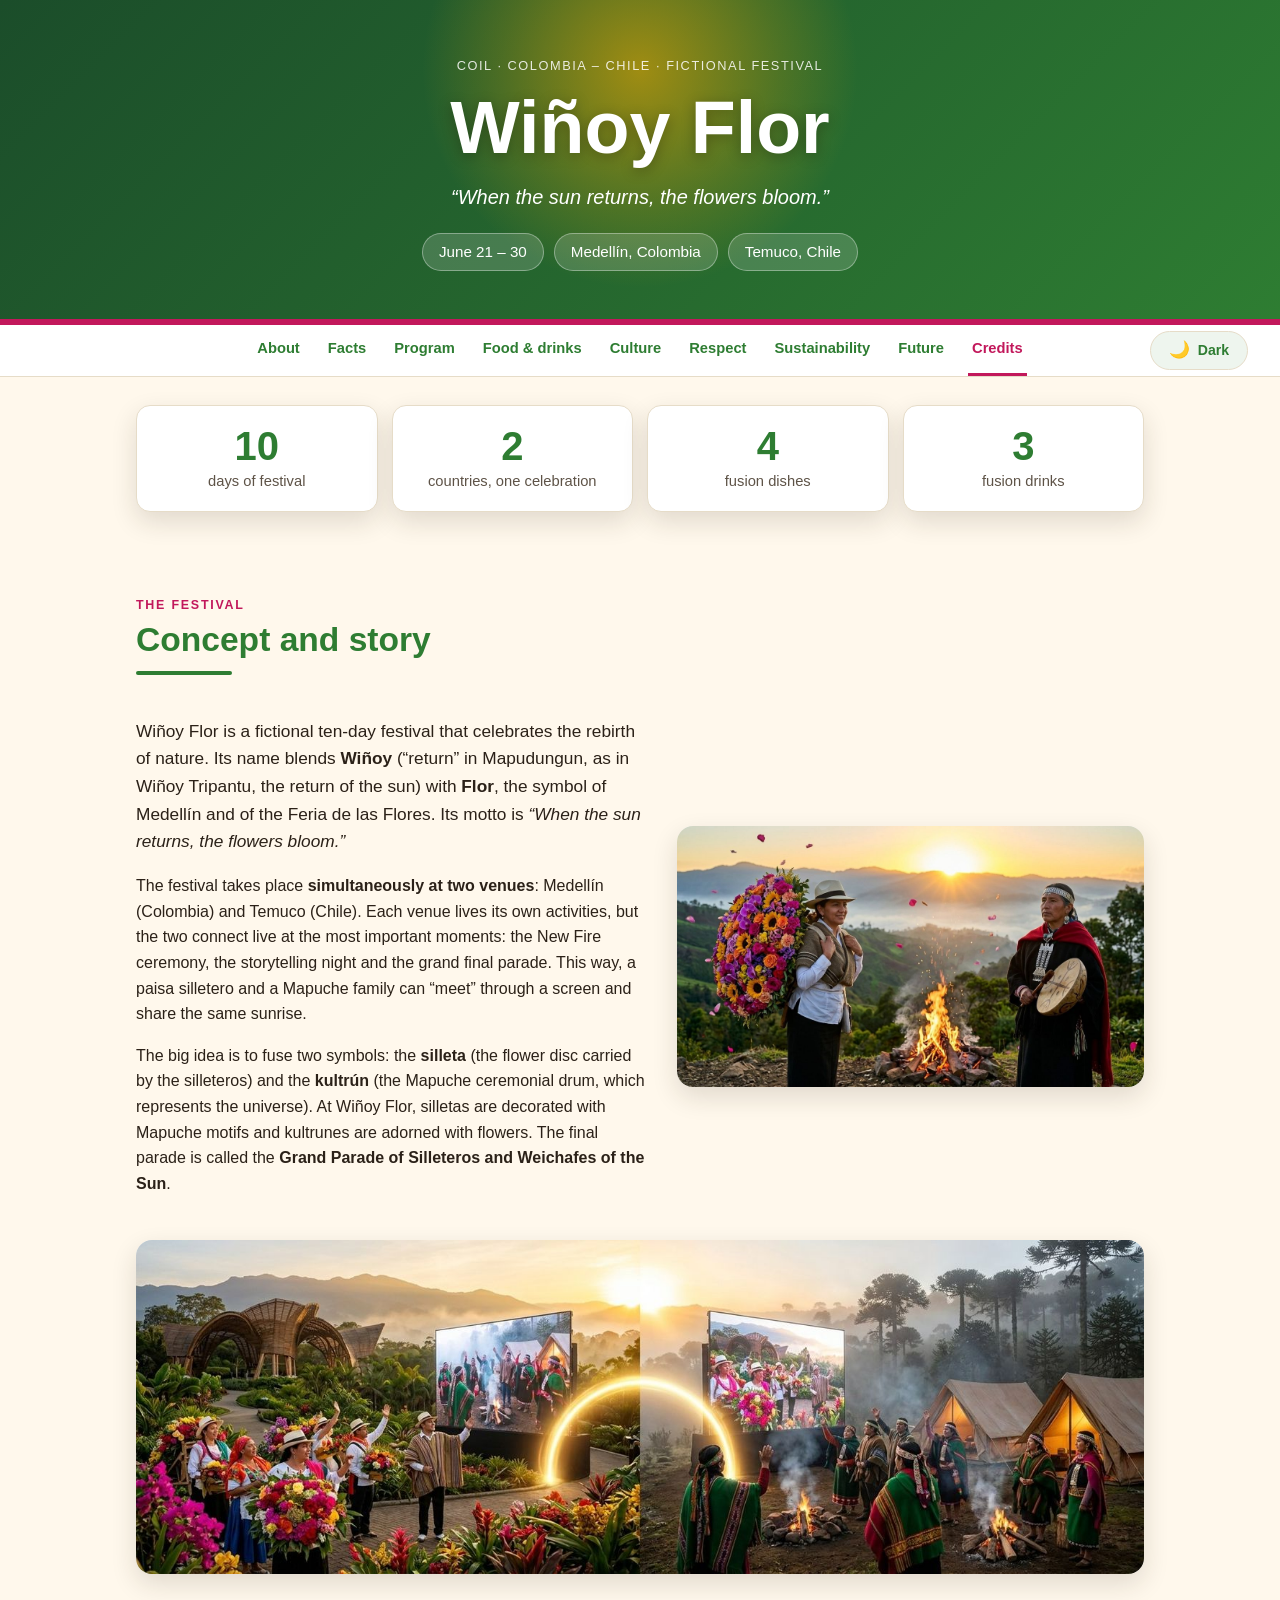
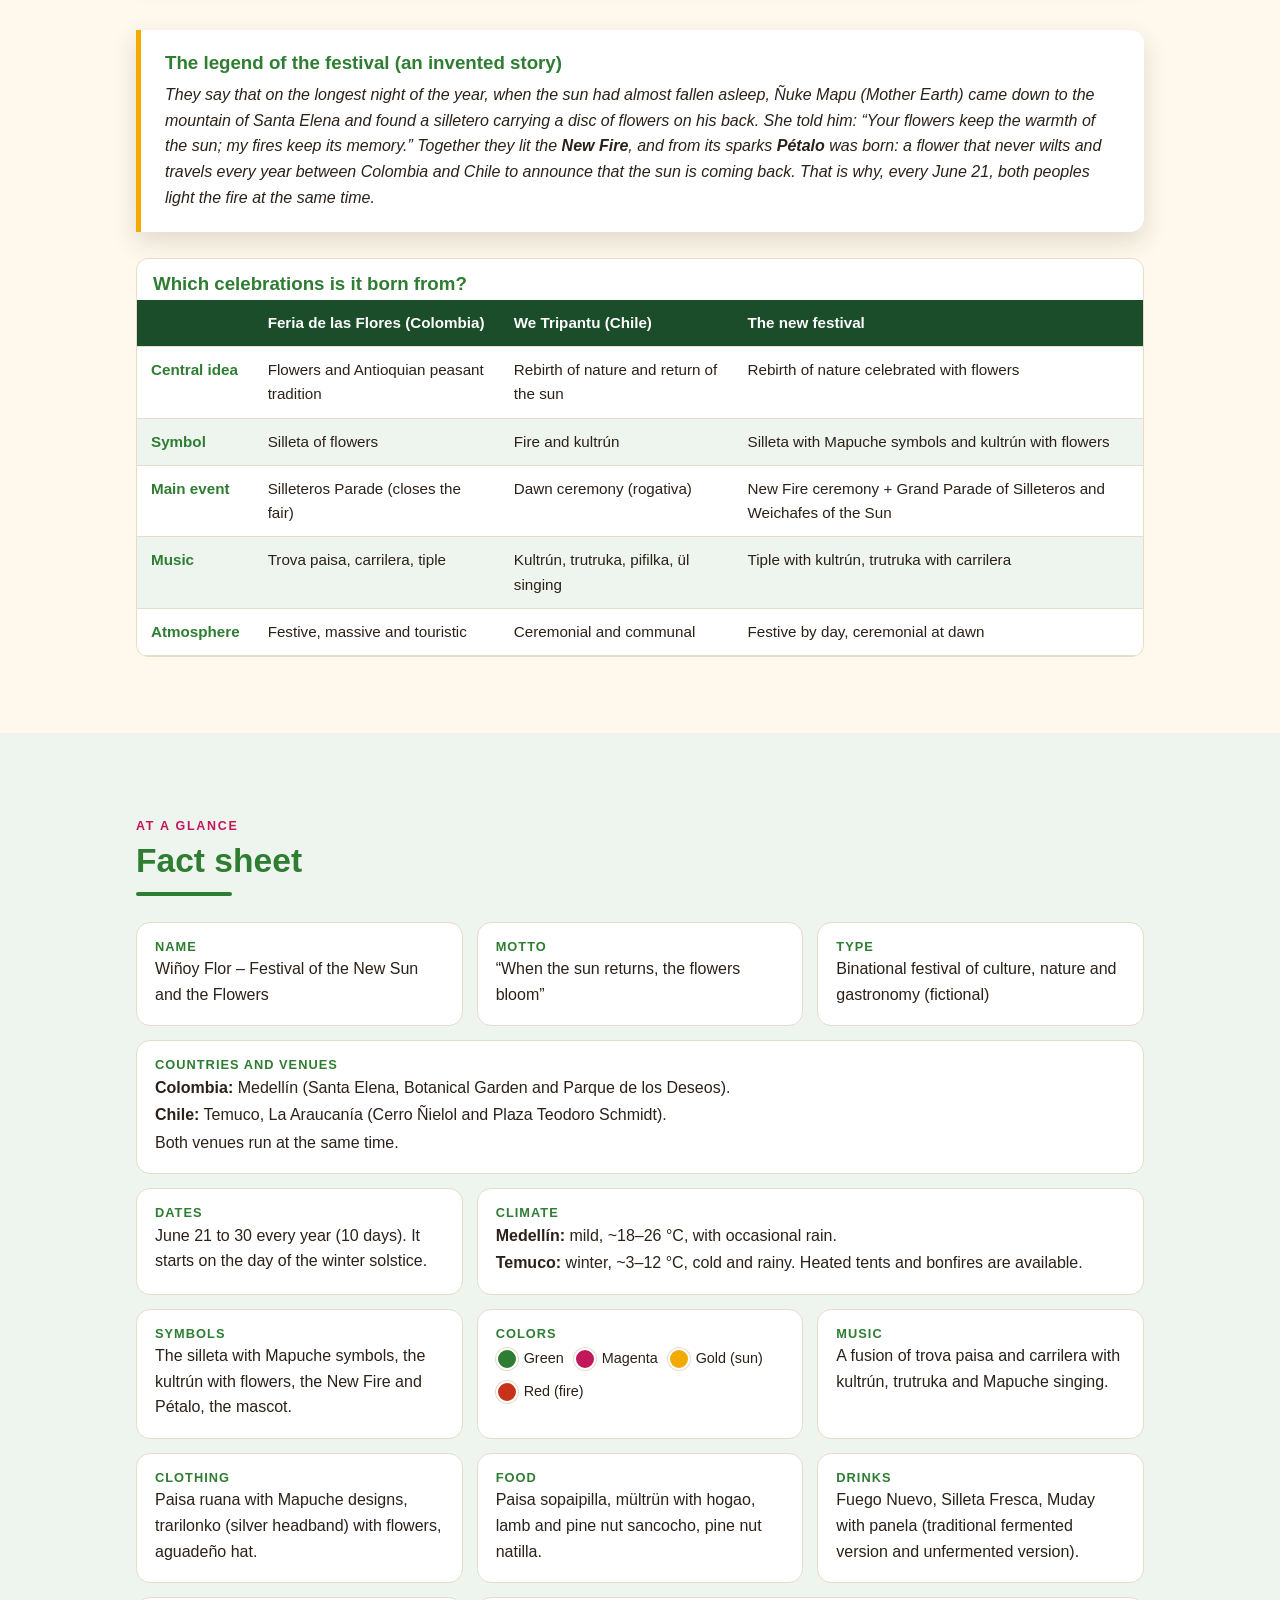
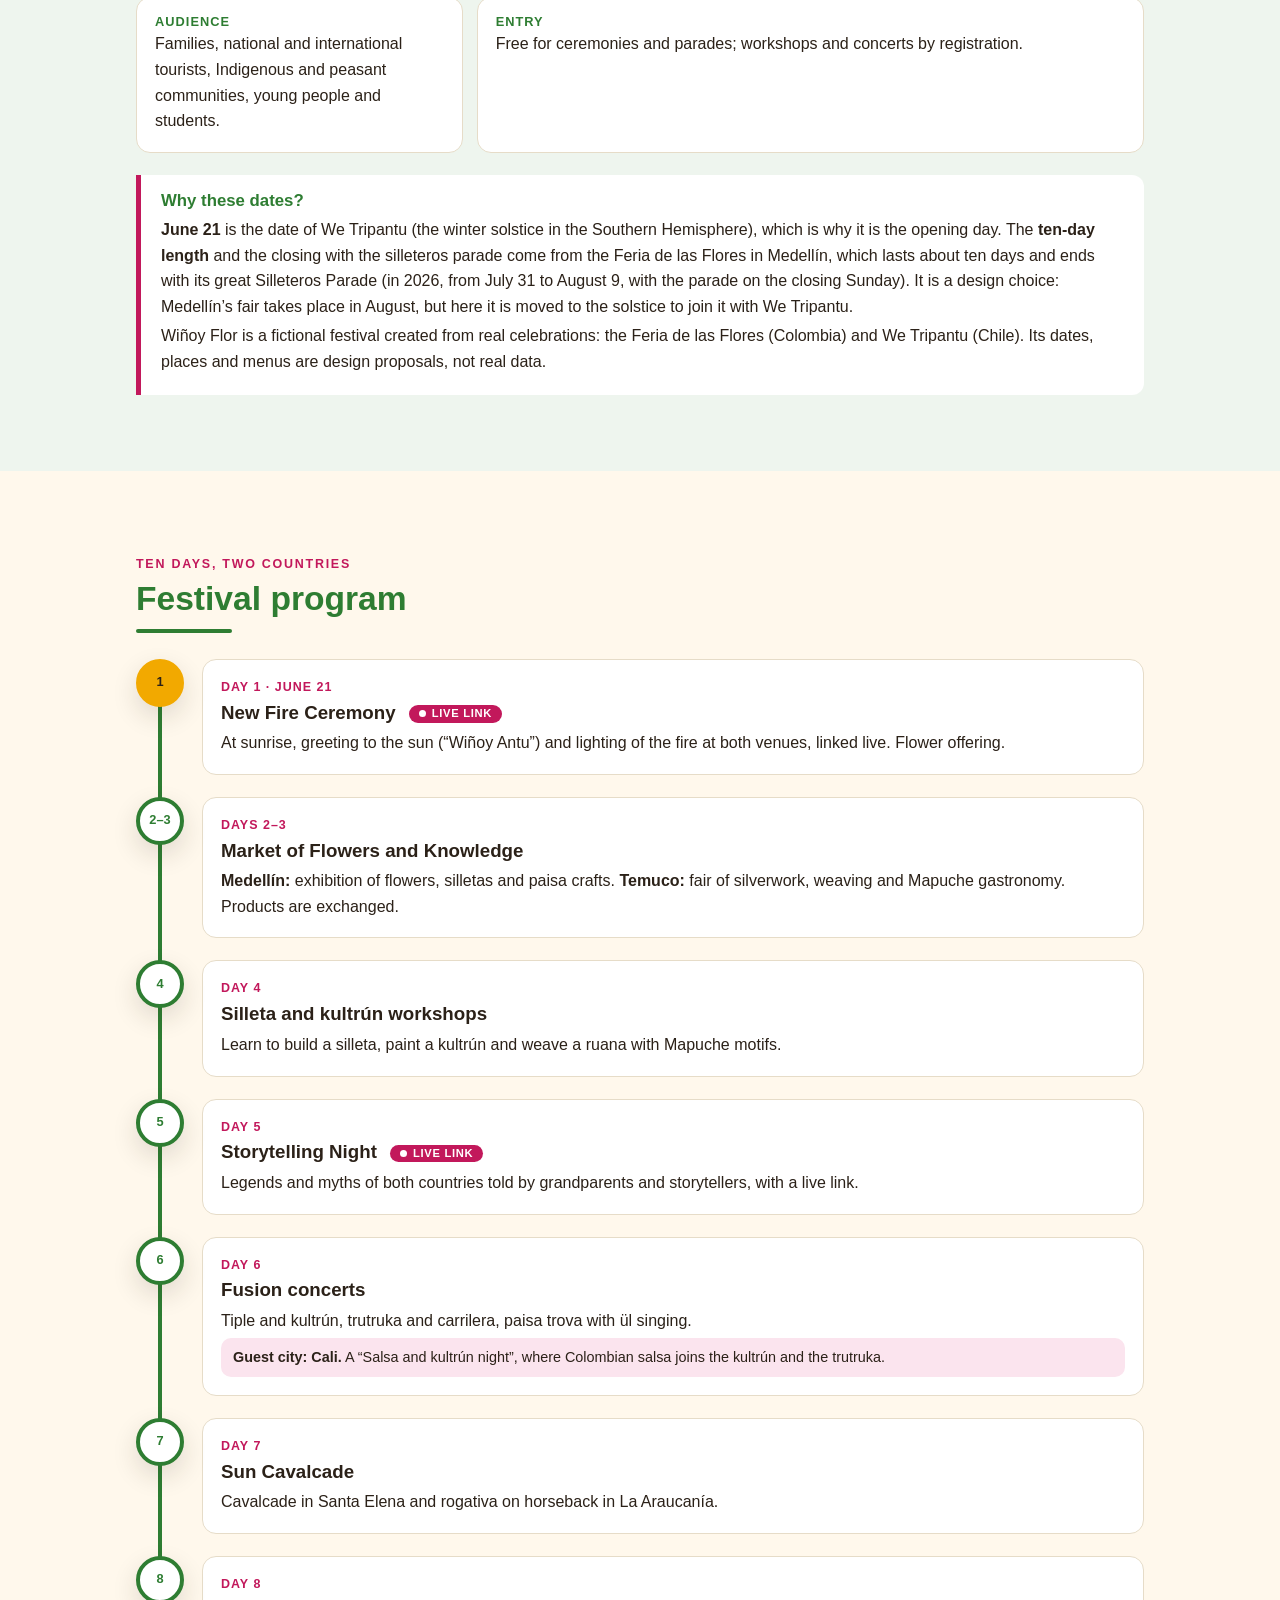
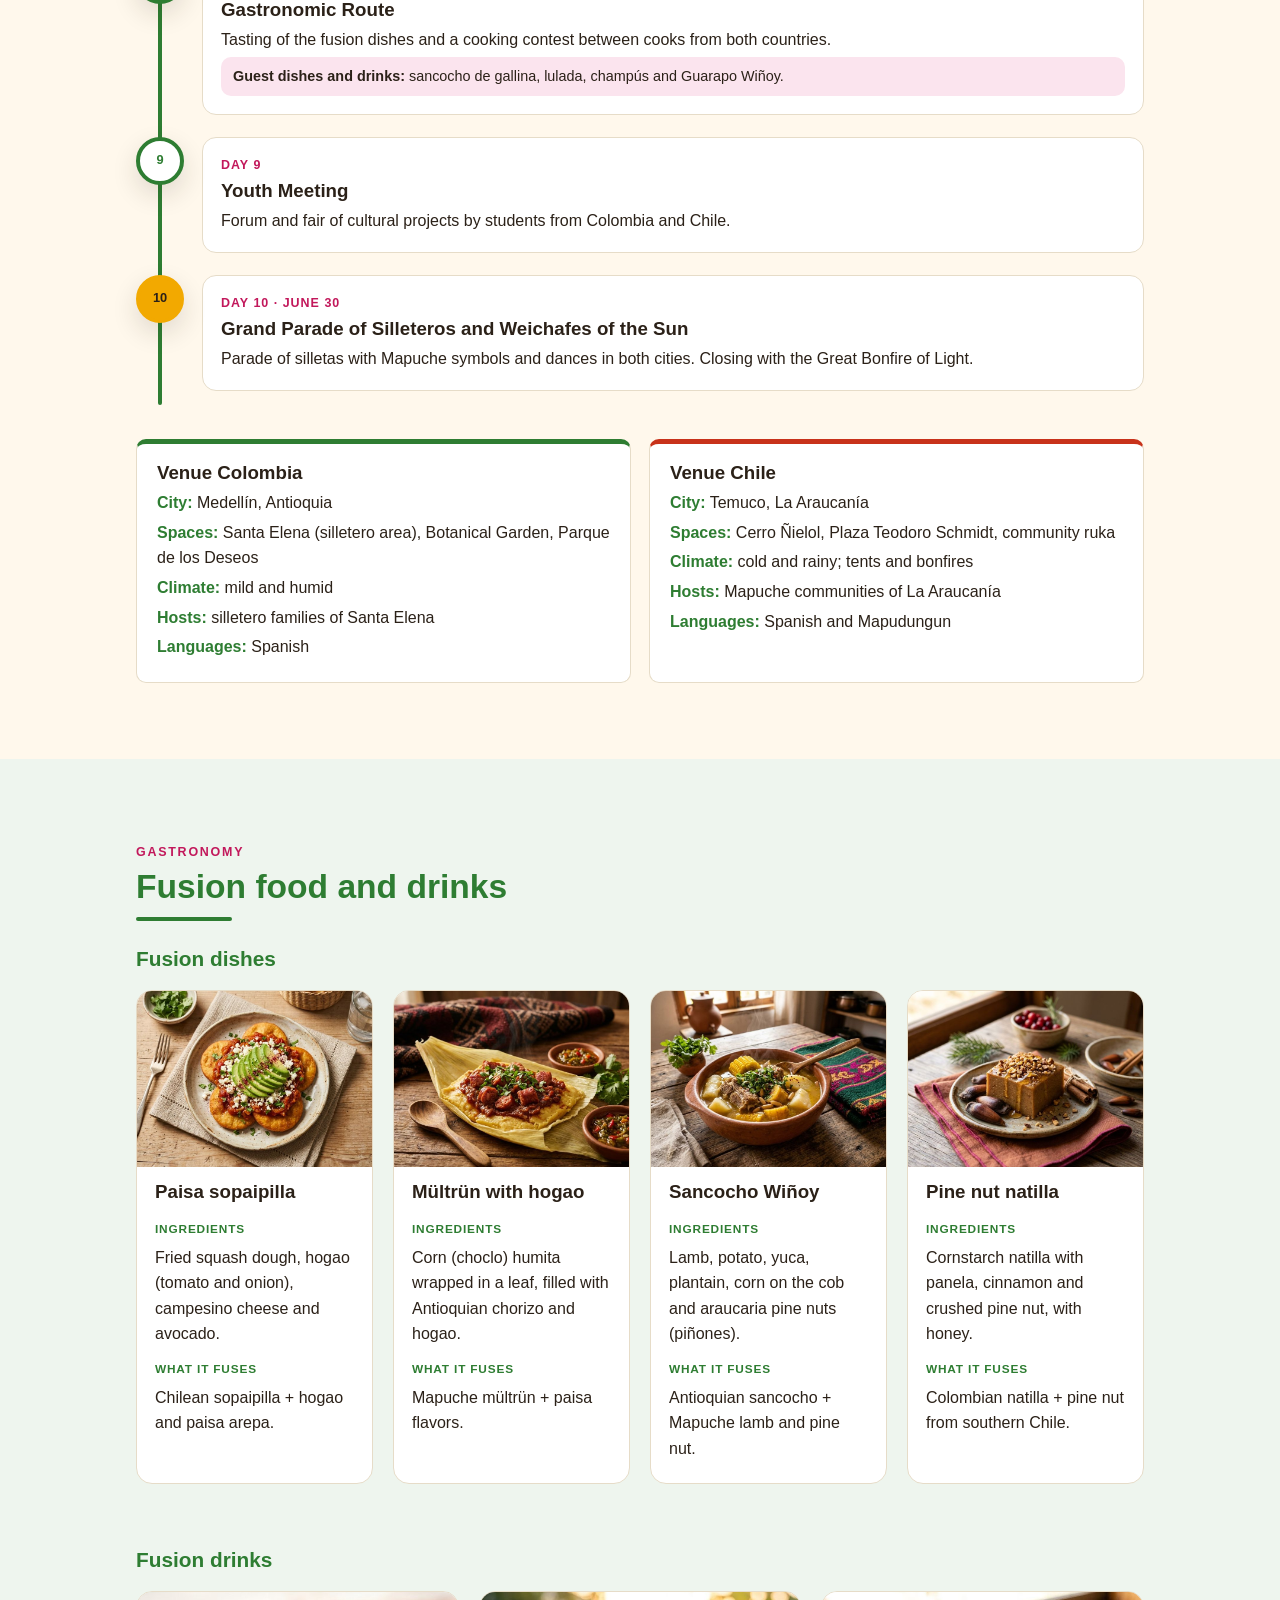
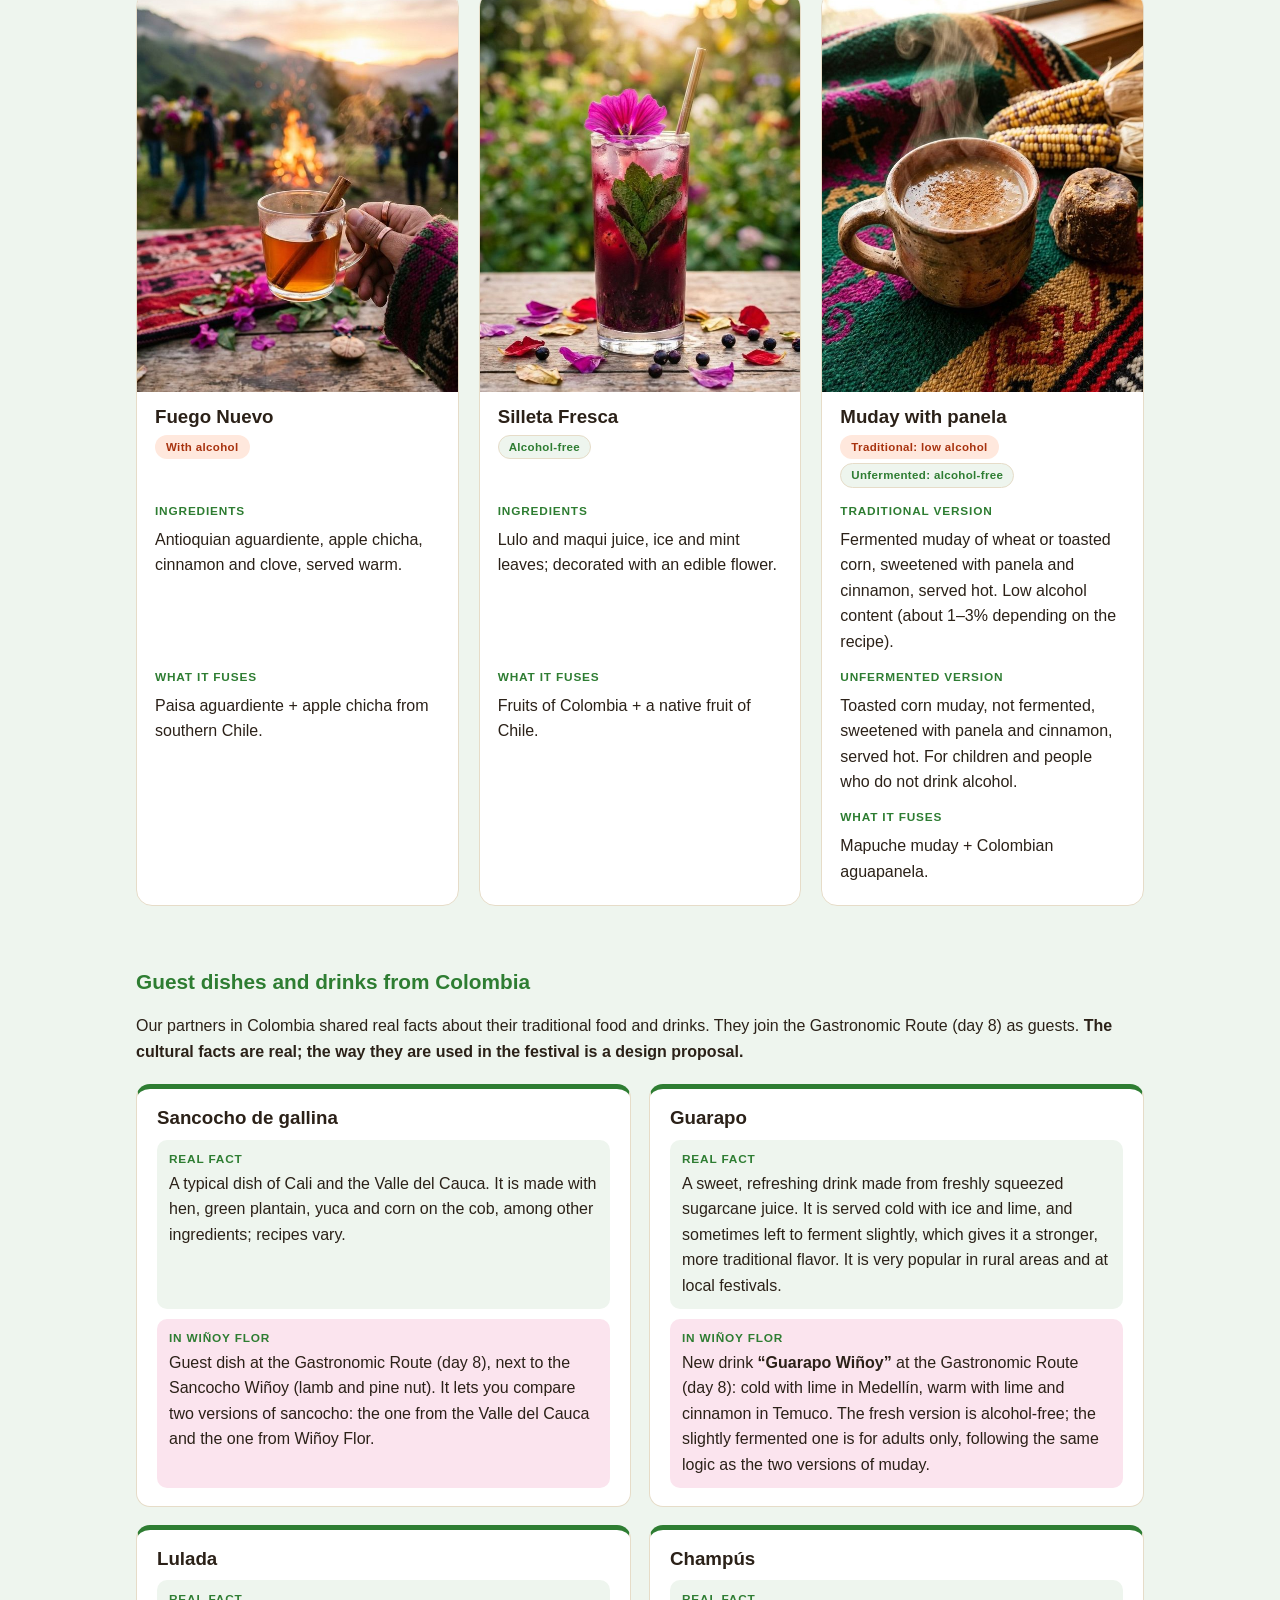
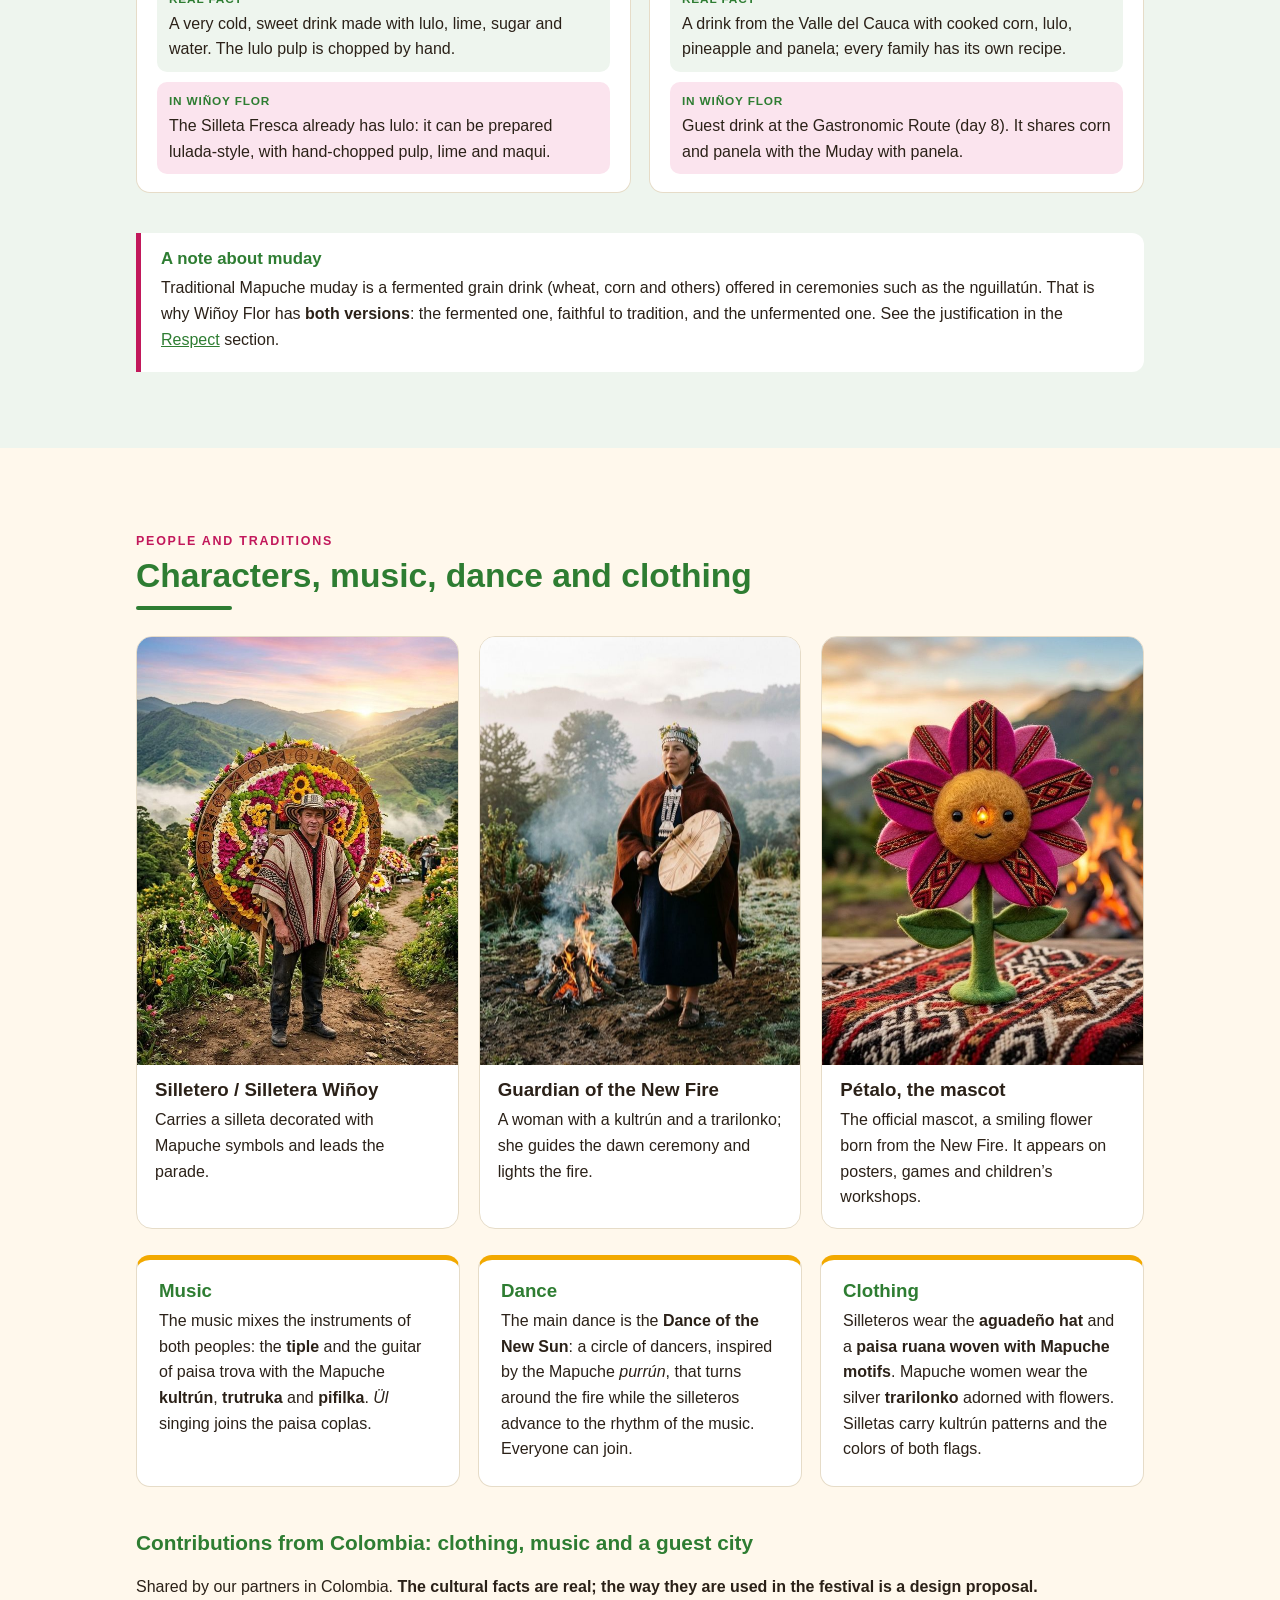
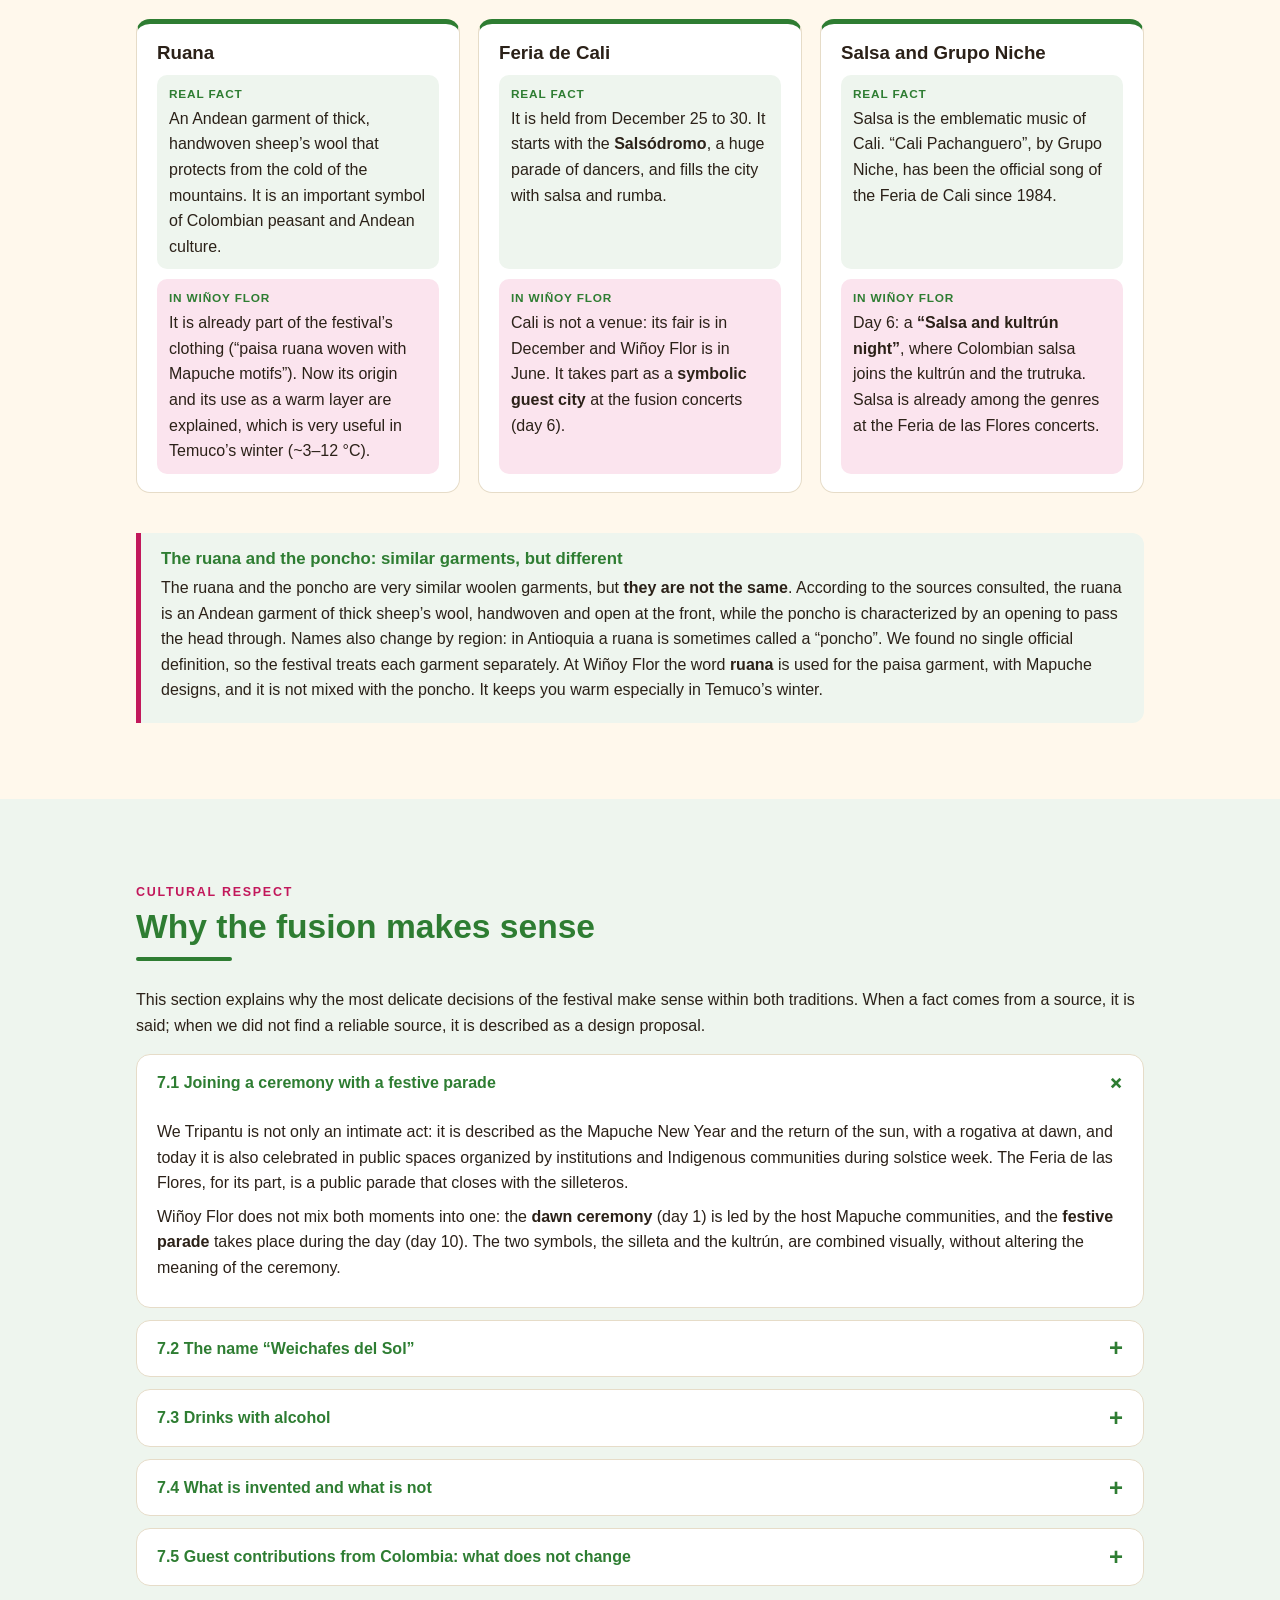
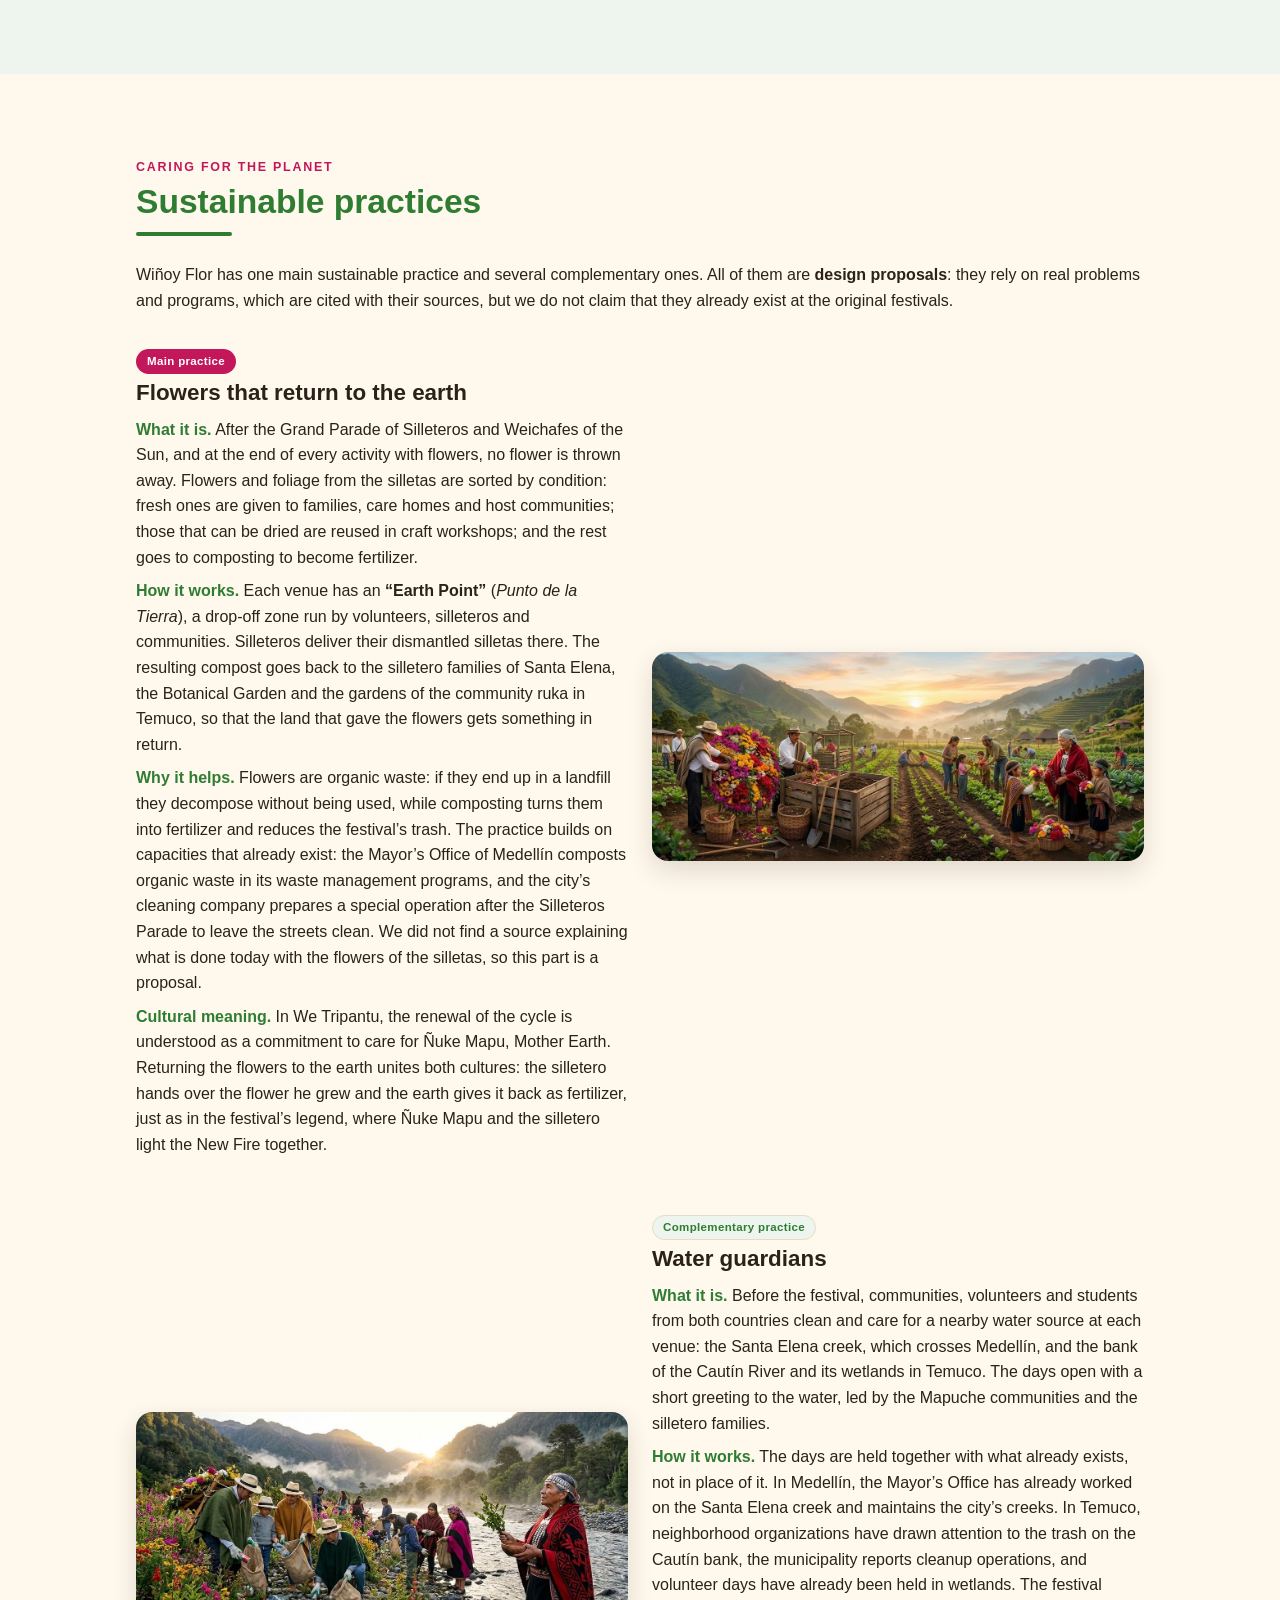
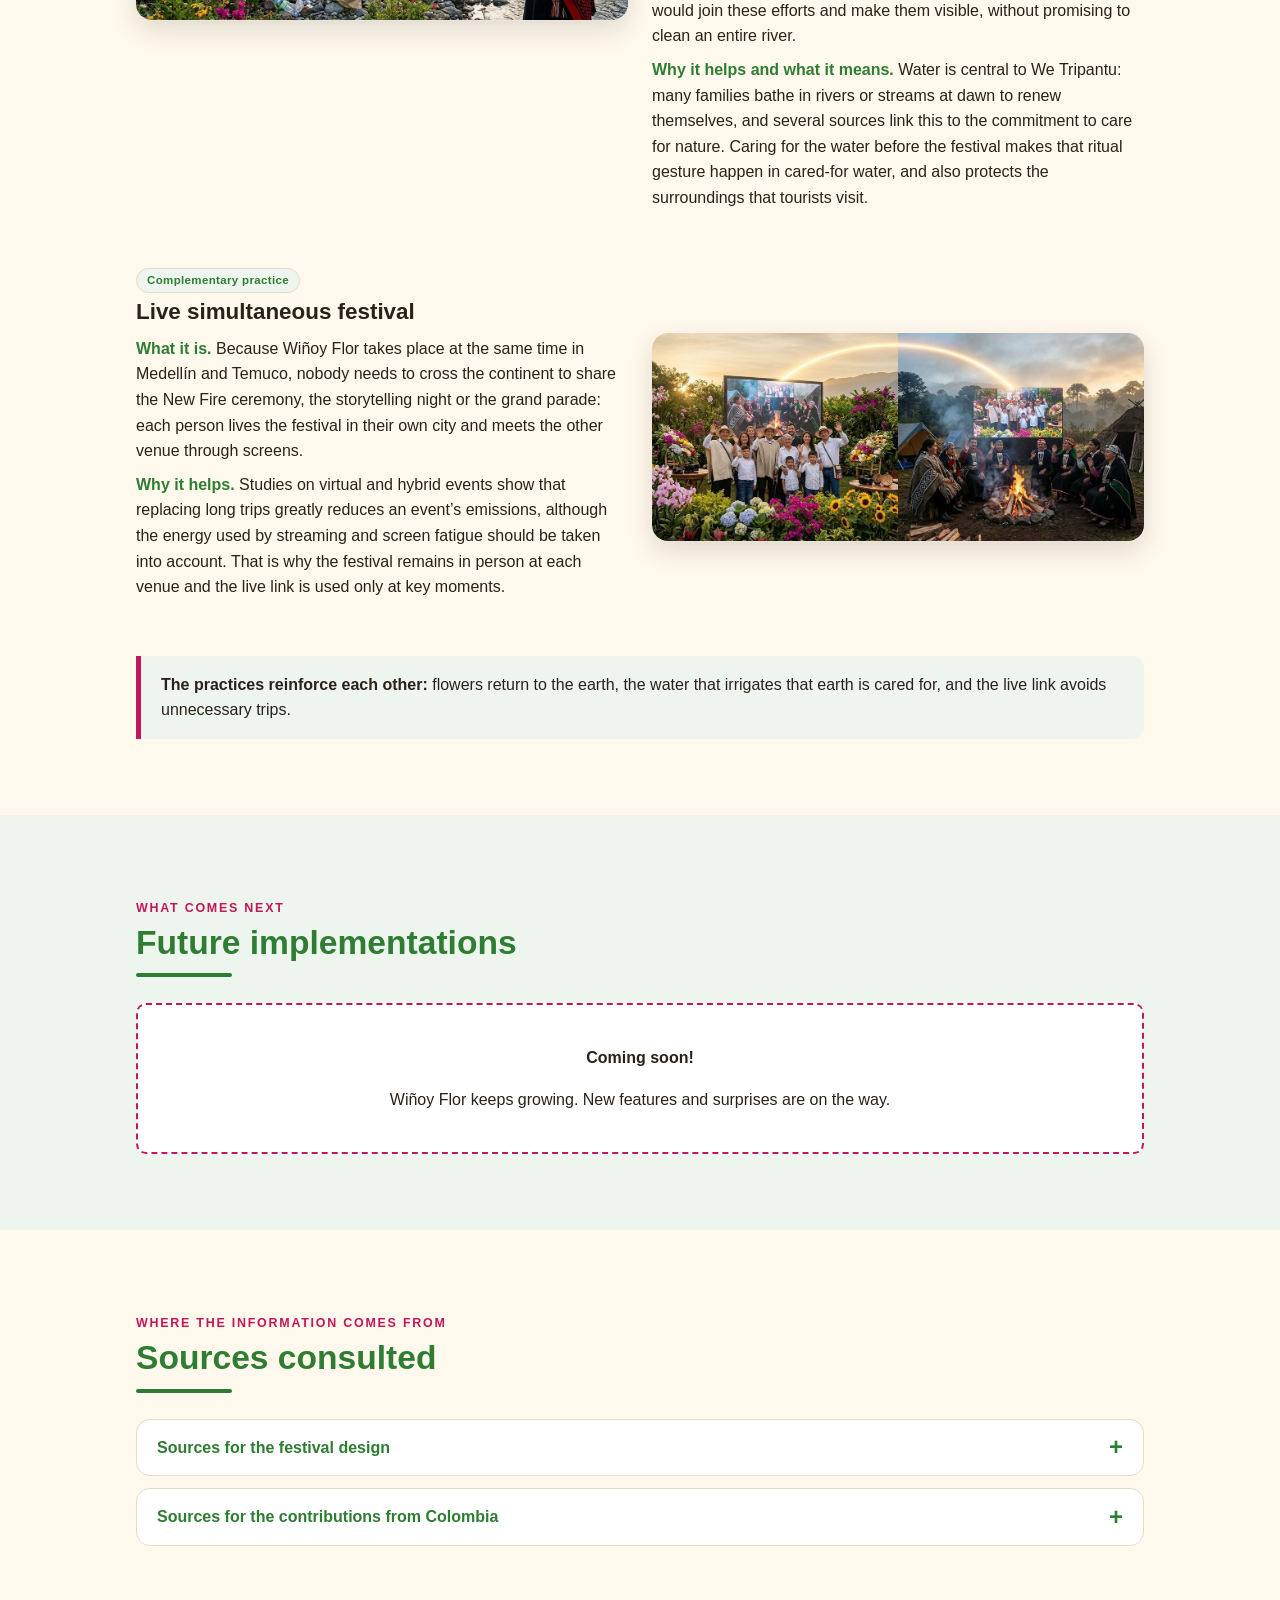
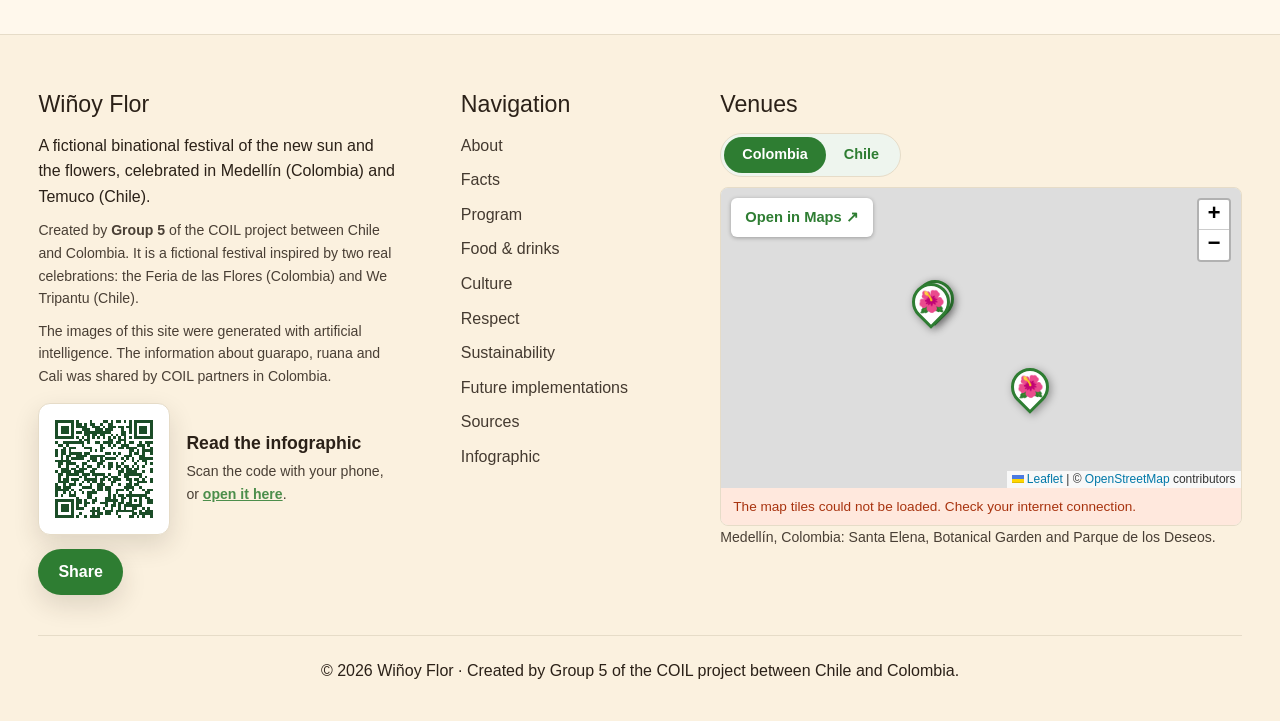
==== commit 83dabe84: "Add infographic page and QR in credits" ====
--- a/index.html
+++ b/index.html
@@ -26,13 +26,13 @@
     } catch (error) { /* storage not available: the system theme is used */ }
   </script>
 
-  <link rel="stylesheet" href="assets/vendor/leaflet/leaflet.css?v=6">
-  <link rel="stylesheet" href="css/variables.css?v=6">
-  <link rel="stylesheet" href="css/base.css?v=6">
-  <link rel="stylesheet" href="css/components.css?v=6">
-  <link rel="stylesheet" href="css/sections.css?v=6">
-  <link rel="stylesheet" href="css/footer.css?v=6">
-  <link rel="stylesheet" href="css/animations.css?v=6">
+  <link rel="stylesheet" href="assets/vendor/leaflet/leaflet.css?v=7">
+  <link rel="stylesheet" href="css/variables.css?v=7">
+  <link rel="stylesheet" href="css/base.css?v=7">
+  <link rel="stylesheet" href="css/components.css?v=7">
+  <link rel="stylesheet" href="css/sections.css?v=7">
+  <link rel="stylesheet" href="css/footer.css?v=7">
+  <link rel="stylesheet" href="css/animations.css?v=7">
 </head>
 <body>
 
@@ -884,10 +884,16 @@
           <p>A fictional binational festival of the new sun and the flowers, celebrated in Medellín (Colombia) and Temuco (Chile).</p>
           <p class="f-small">Created by <strong>Group 5</strong> of the COIL project between Chile and Colombia. It is a fictional festival inspired by two real celebrations: the Feria de las Flores (Colombia) and We Tripantu (Chile).</p>
           <p class="f-small">The images of this site were generated with artificial intelligence. The information about guarapo, ruana and Cali was shared by COIL partners in Colombia.</p>
-          <!-- Pending: link to the digital version of the infographic -->
-
-          <!-- Share: the QR code opens the address in data-share-url.
-               For now it is this page; replace it with the infographic address later. -->
+          <!-- Infographic: the QR code (drawn by js/infographic-qr.js) opens the infographic page -->
+          <div class="info-qr">
+            <div class="info-qr-code" data-qr-url="https://benjaminneiraneira.github.io/winoy-flor/infografia.html" aria-live="polite"></div>
+            <div class="info-qr-text">
+              <h3>Read the infographic</h3>
+              <p class="f-small">Scan the code with your phone, or <a href="infografia.html">open it here</a>.</p>
+            </div>
+          </div>
+
+          <!-- Share: the QR code opens the address in data-share-url (this festival page). -->
           <div class="share" data-share-url="https://benjaminneiraneira.github.io/winoy-flor/">
             <button class="share-btn" type="button" aria-expanded="false" aria-controls="share-menu">
               Share
@@ -918,6 +924,7 @@
             <li><a href="#sustainability">Sustainability</a></li>
             <li><a href="#future">Future implementations</a></li>
             <li><a href="#sources">Sources</a></li>
+            <li><a href="infografia.html">Infographic</a></li>
           </ul>
         </nav>
 
@@ -945,12 +952,13 @@
 
   <button class="to-top" type="button" aria-label="Back to top"><span class="arrow" aria-hidden="true"><svg viewBox="0 0 24 24" width="22" height="22" focusable="false"><path d="M12 19V5M5 12l7-7 7 7" fill="none" stroke="currentColor" stroke-width="2.6" stroke-linecap="round" stroke-linejoin="round"/></svg></span><span class="txt">Back to top</span></button>
 
-  <script src="assets/vendor/leaflet/leaflet.js?v=6" defer></script>
-  <script src="assets/vendor/qrcode/qrcode.js?v=6" defer></script>
-  <script src="js/theme.js?v=6" defer></script>
-  <script src="js/main.js?v=6" defer></script>
-  <script src="js/effects.js?v=6" defer></script>
-  <script src="js/map.js?v=6" defer></script>
-  <script src="js/share.js?v=6" defer></script>
+  <script src="assets/vendor/leaflet/leaflet.js?v=7" defer></script>
+  <script src="assets/vendor/qrcode/qrcode.js?v=7" defer></script>
+  <script src="js/theme.js?v=7" defer></script>
+  <script src="js/main.js?v=7" defer></script>
+  <script src="js/effects.js?v=7" defer></script>
+  <script src="js/map.js?v=7" defer></script>
+  <script src="js/share.js?v=7" defer></script>
+  <script src="js/infographic-qr.js?v=7" defer></script>
 </body>
 </html>
--- a/css/footer.css
+++ b/css/footer.css
@@ -341,3 +341,48 @@
 :root[data-theme="dark"] .leaflet-tile-pane {
   filter: invert(1) hue-rotate(180deg) brightness(0.92) contrast(0.92);
 }
+
+/* ---- QR code that opens the infographic (credits) ---- */
+.info-qr {
+  display: flex;
+  gap: 16px;
+  align-items: center;
+  margin: 16px 0 6px;
+}
+
+.info-qr-code {
+  flex: 0 0 auto;
+  width: 132px;
+  height: 132px;
+  padding: 6px;
+  background: #fff;
+  border: 1px solid var(--footer-line);
+  border-radius: 12px;
+  box-shadow: var(--shadow);
+}
+
+.info-qr-code svg {
+  display: block;
+  width: 100%;
+  height: 100%;
+}
+
+.info-qr-text h3 {
+  margin: 0 0 6px;
+  font-size: 1.1rem;
+  color: var(--footer-ink);
+}
+
+.info-qr-text p {
+  margin: 0;
+}
+
+.info-qr-text a {
+  color: var(--link);
+  font-weight: 600;
+}
+
+.info-qr-text a:hover,
+.info-qr-text a:focus-visible {
+  color: var(--link-hover);
+}
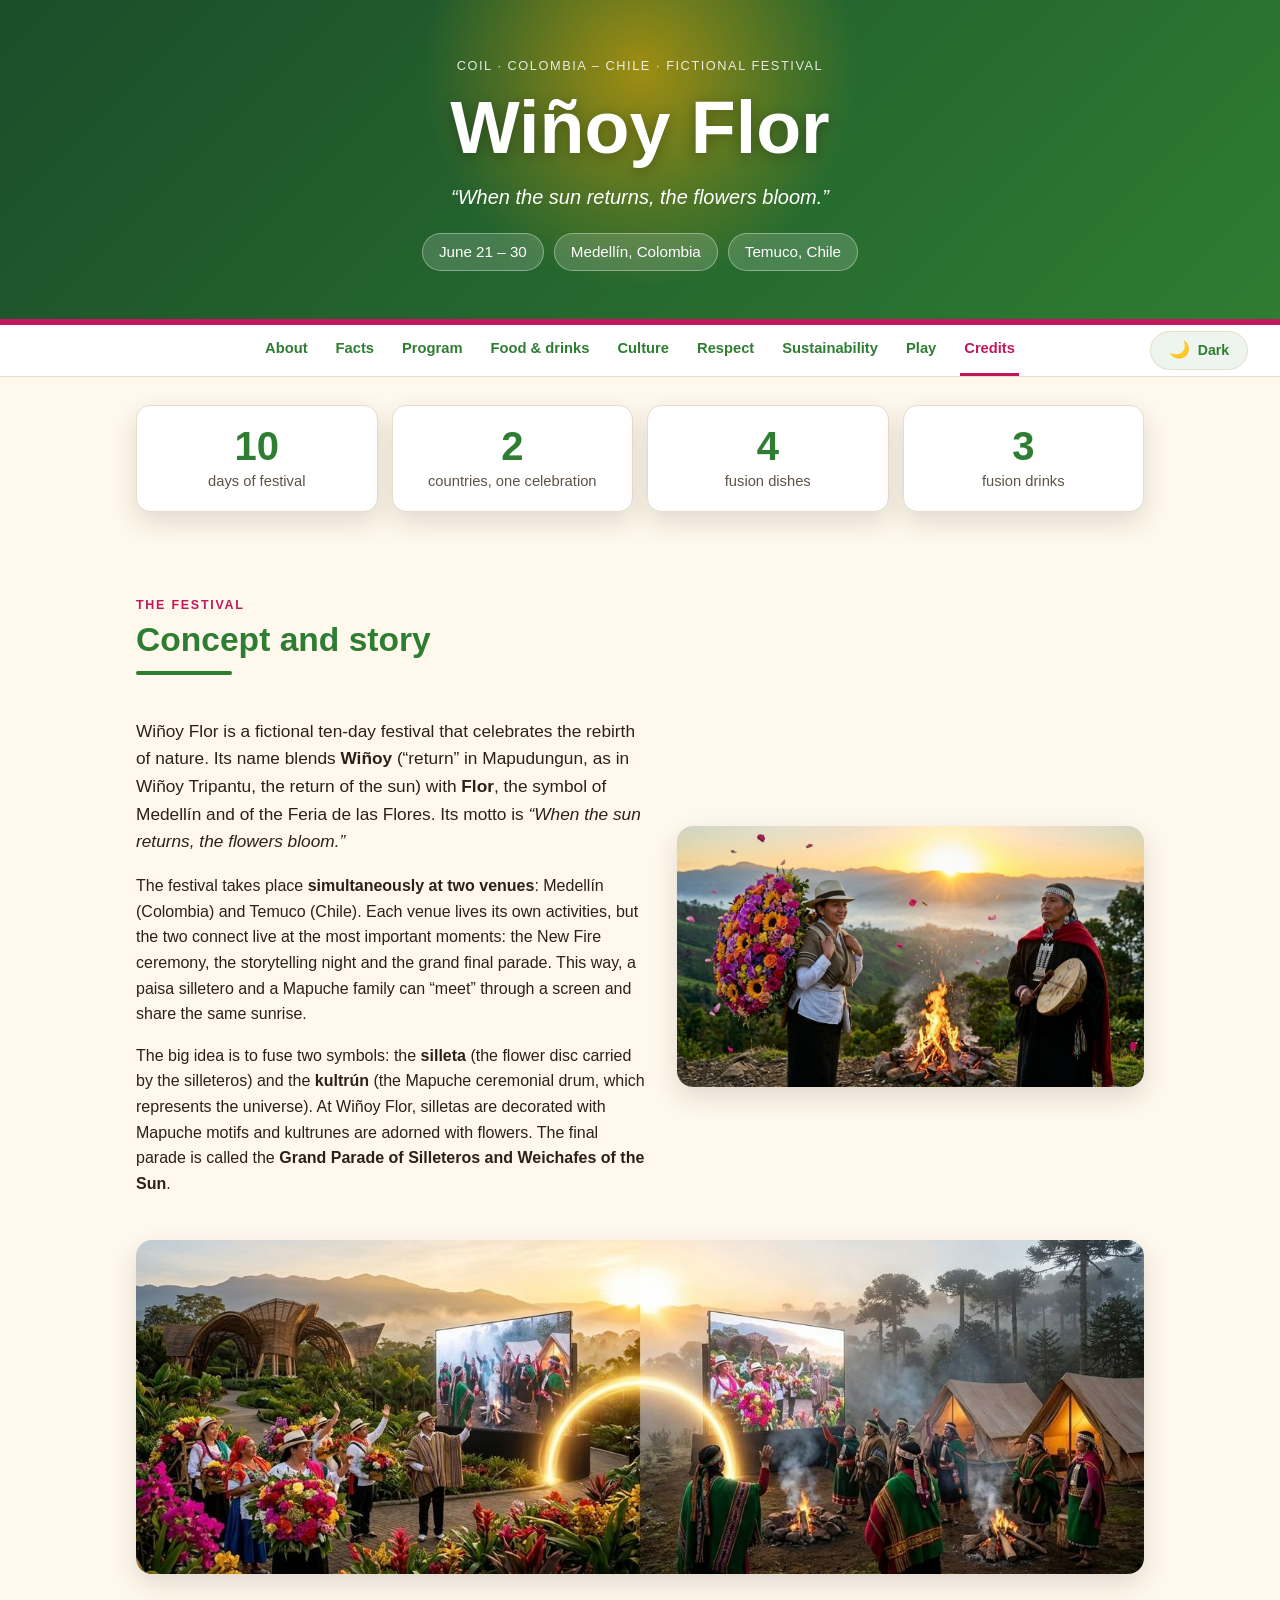
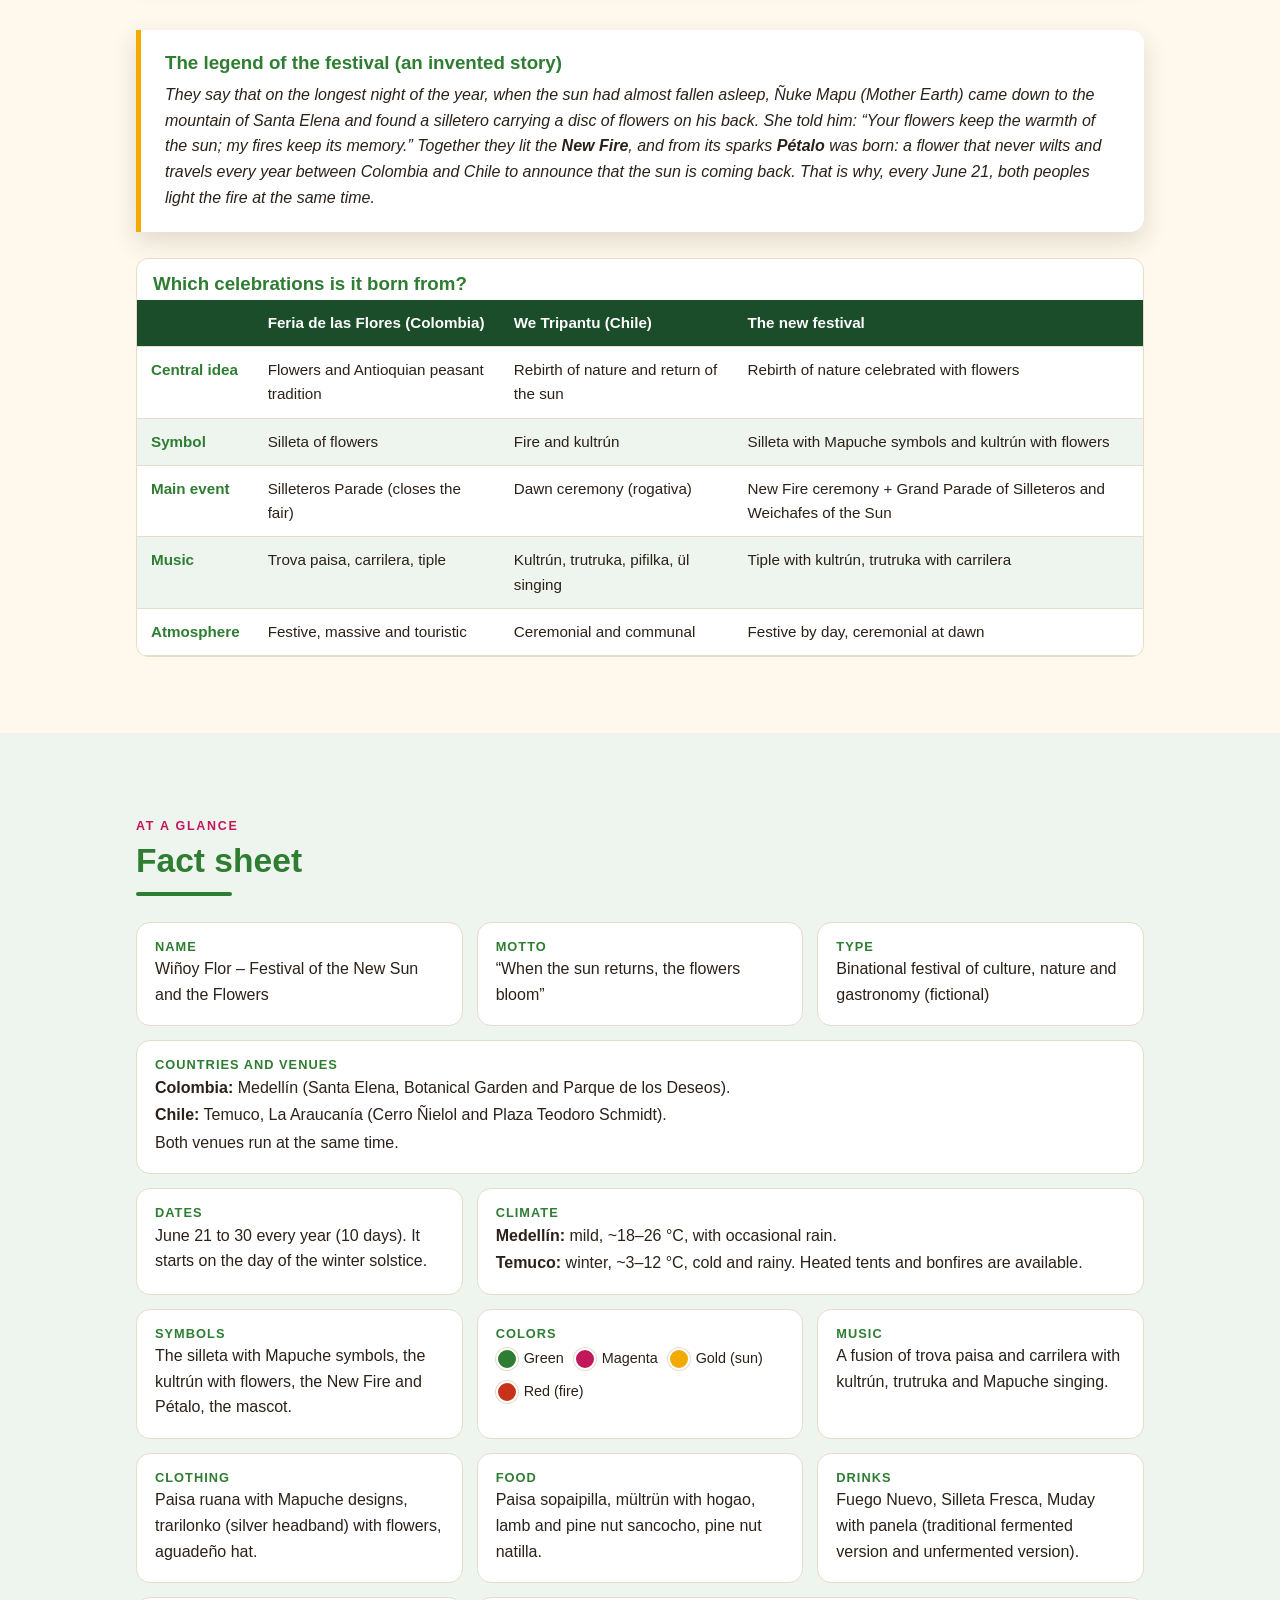
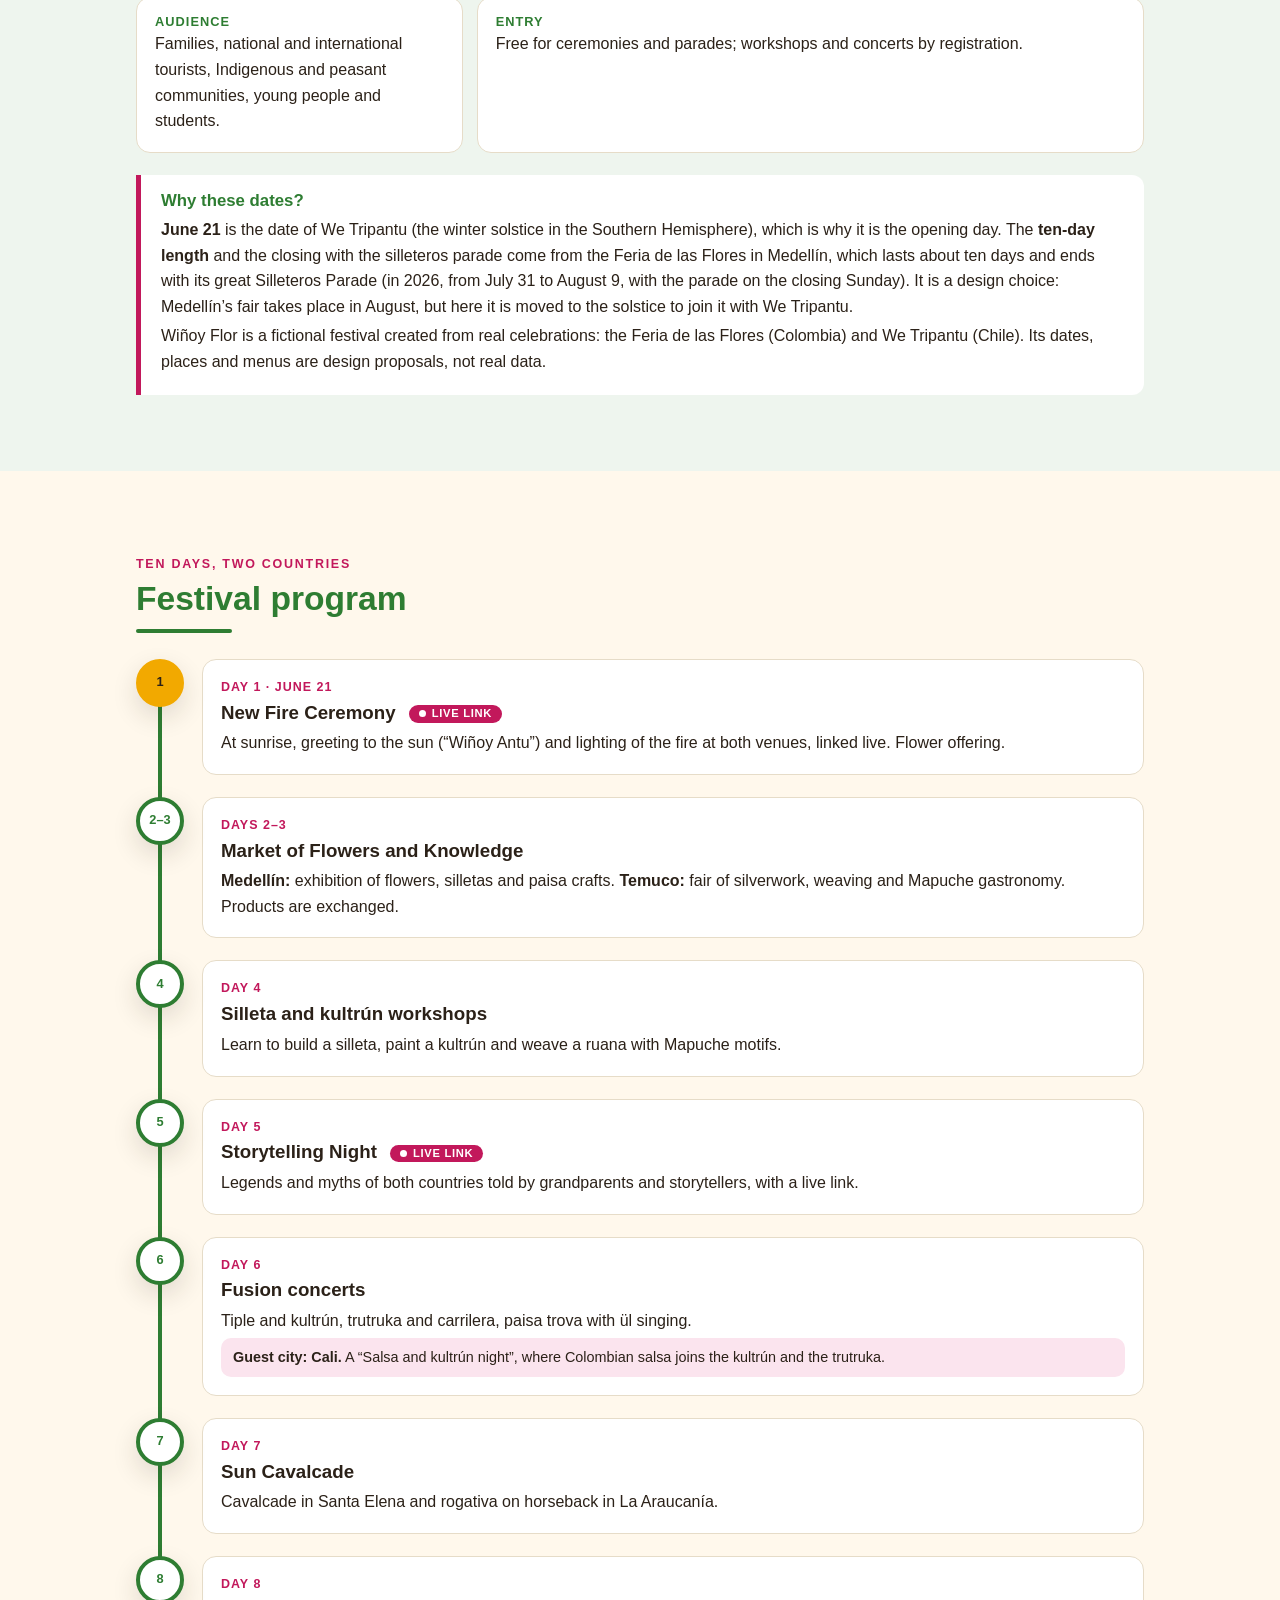
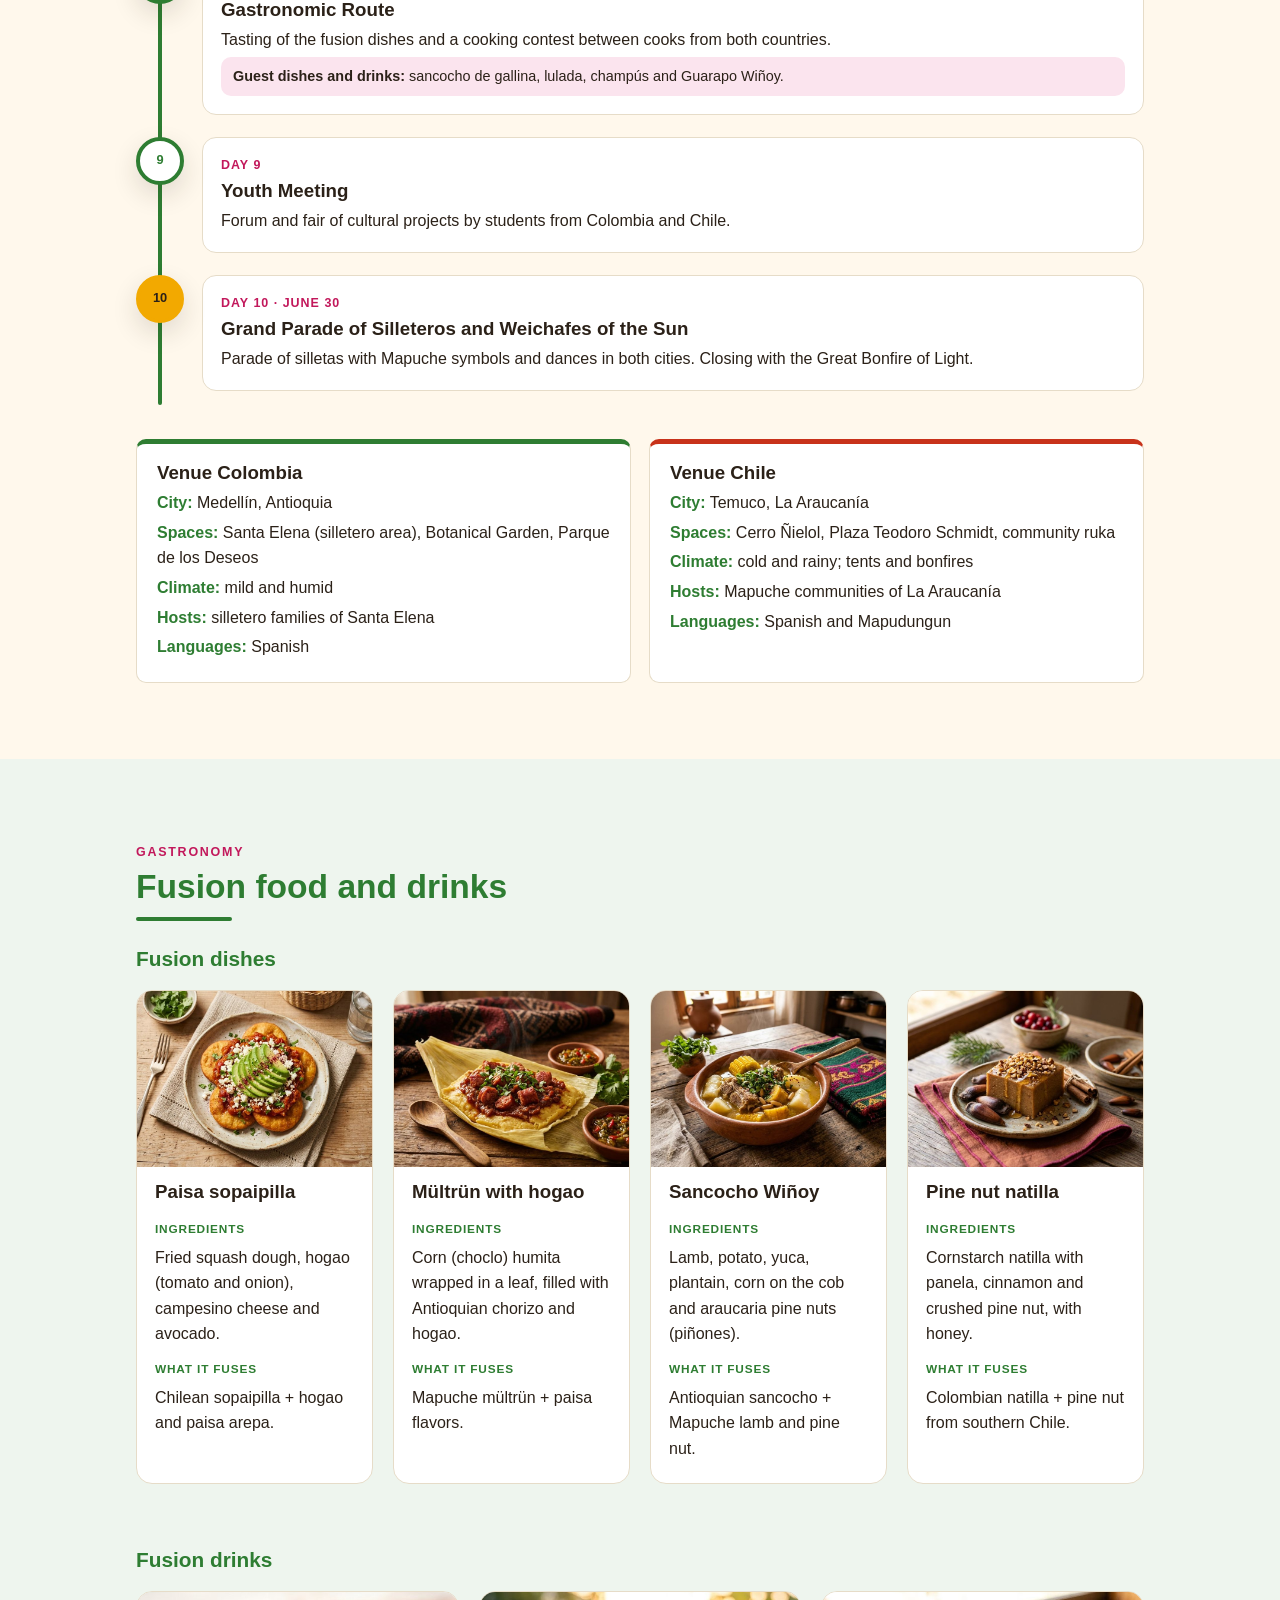
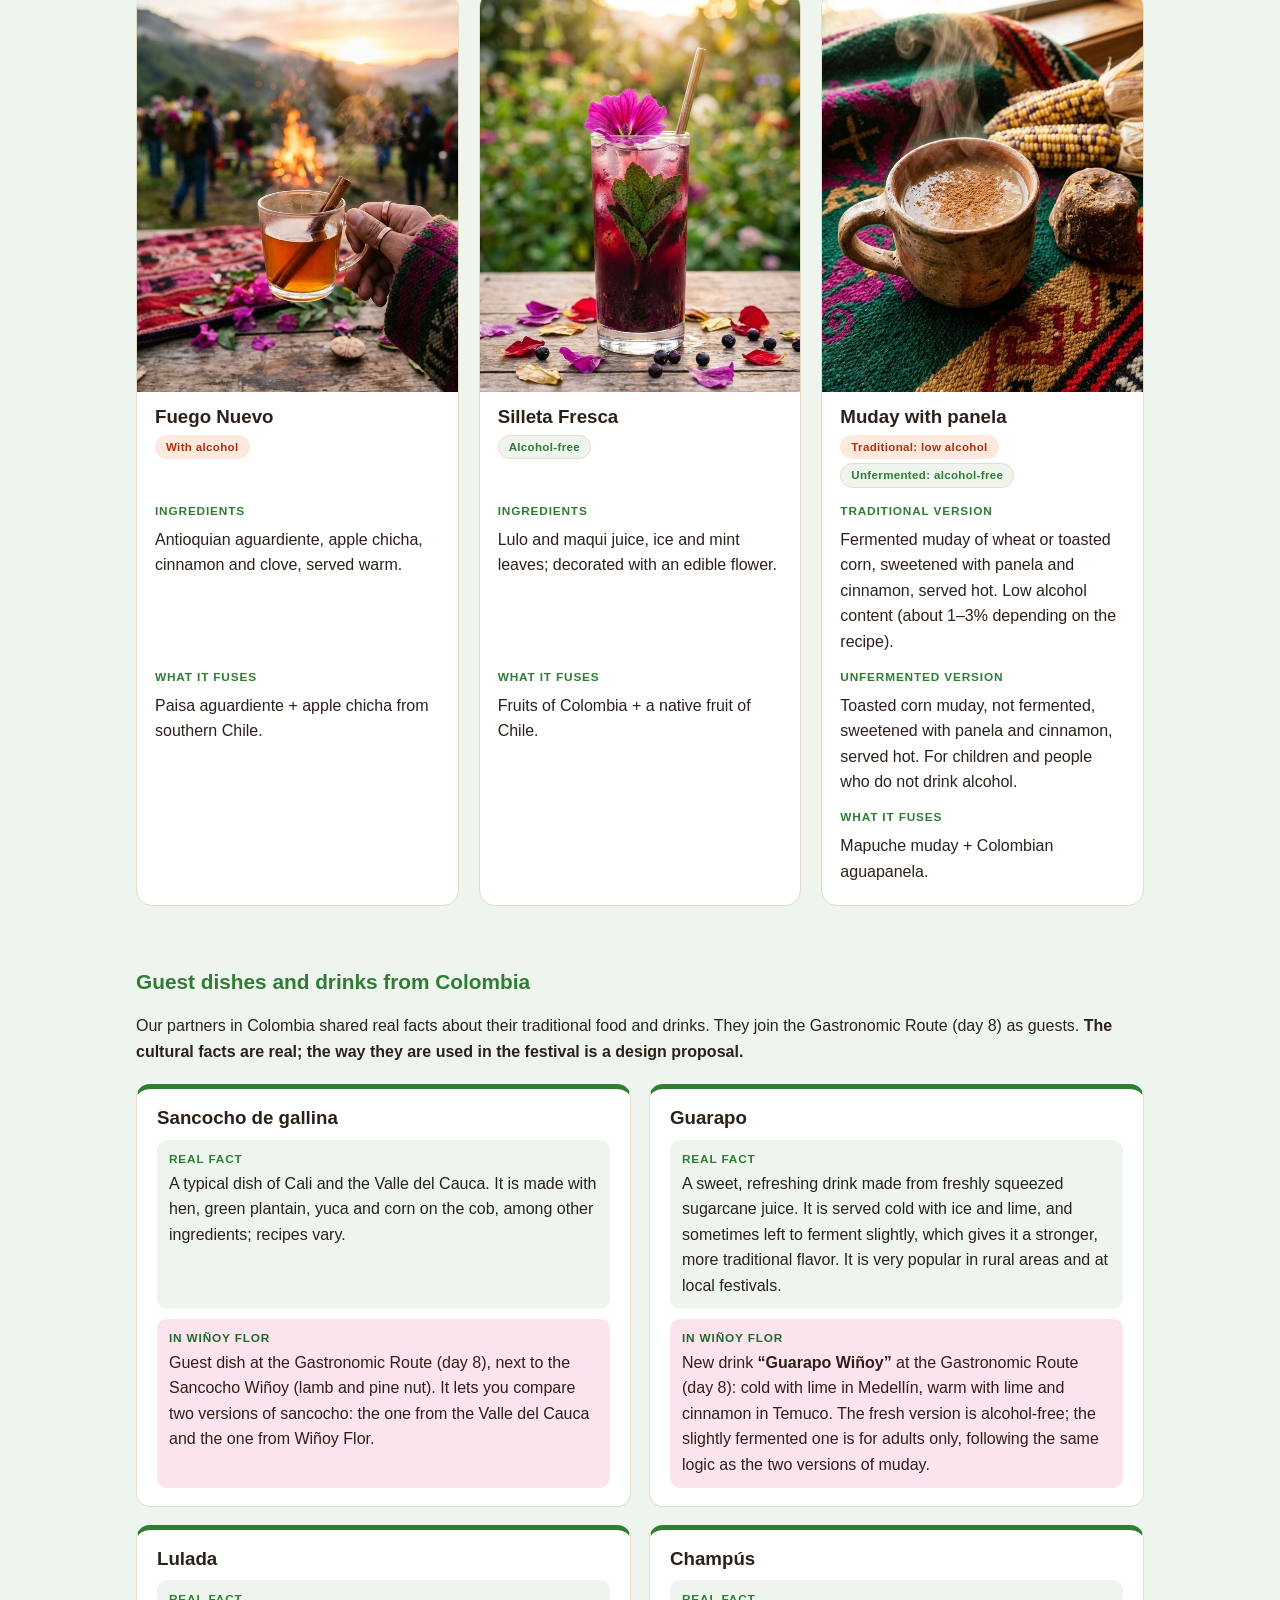
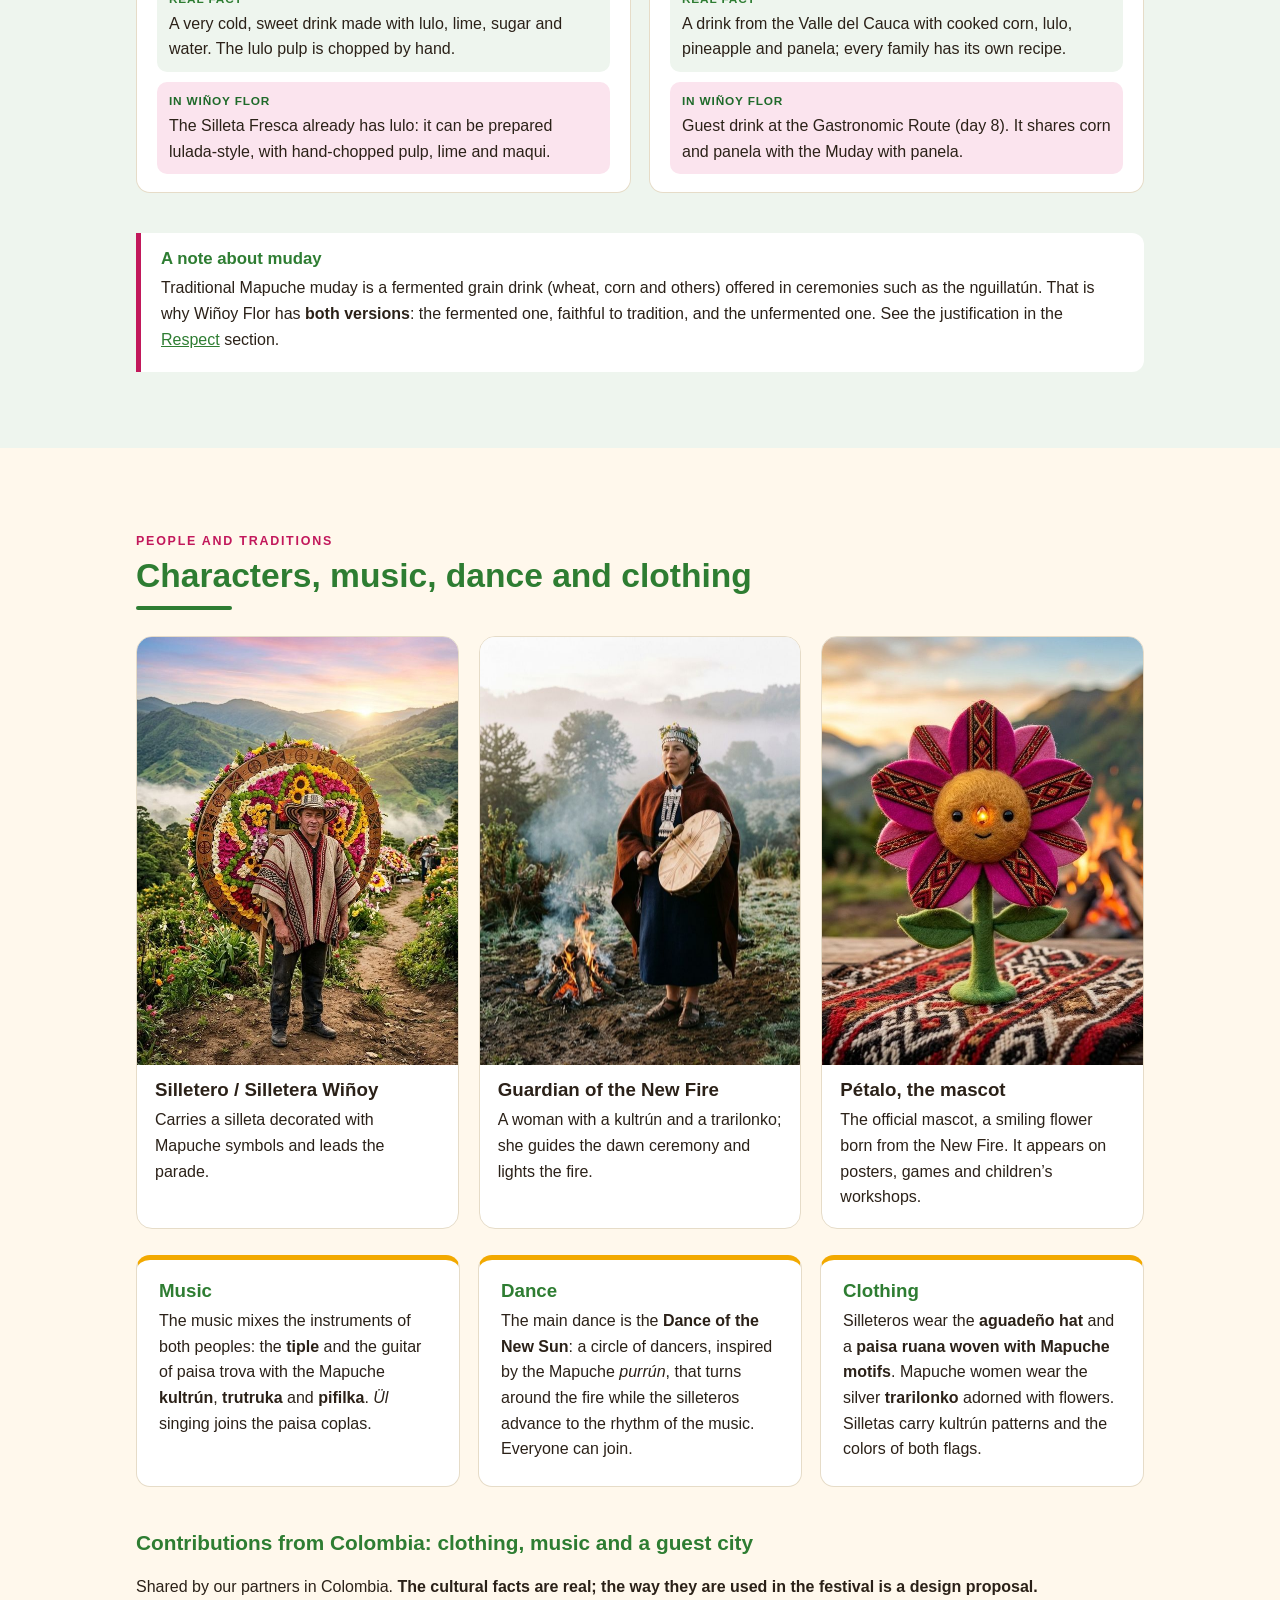
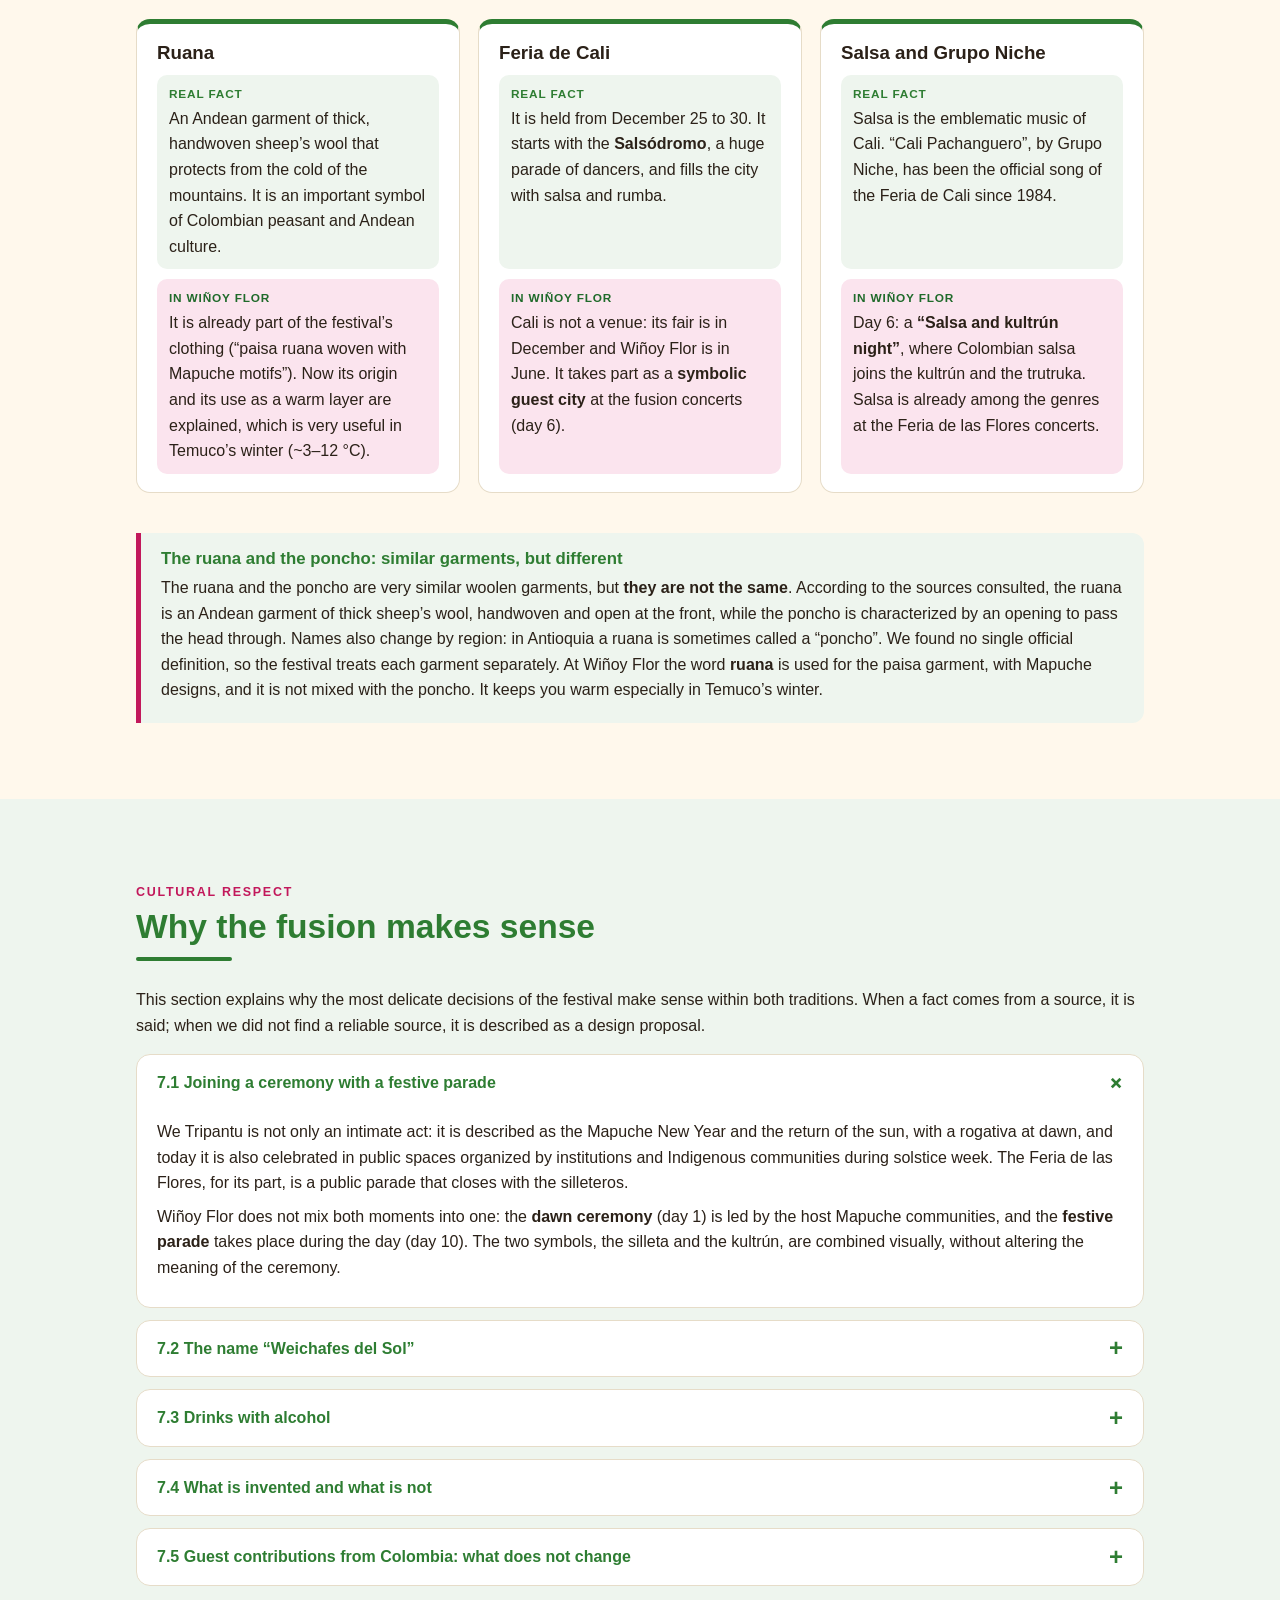
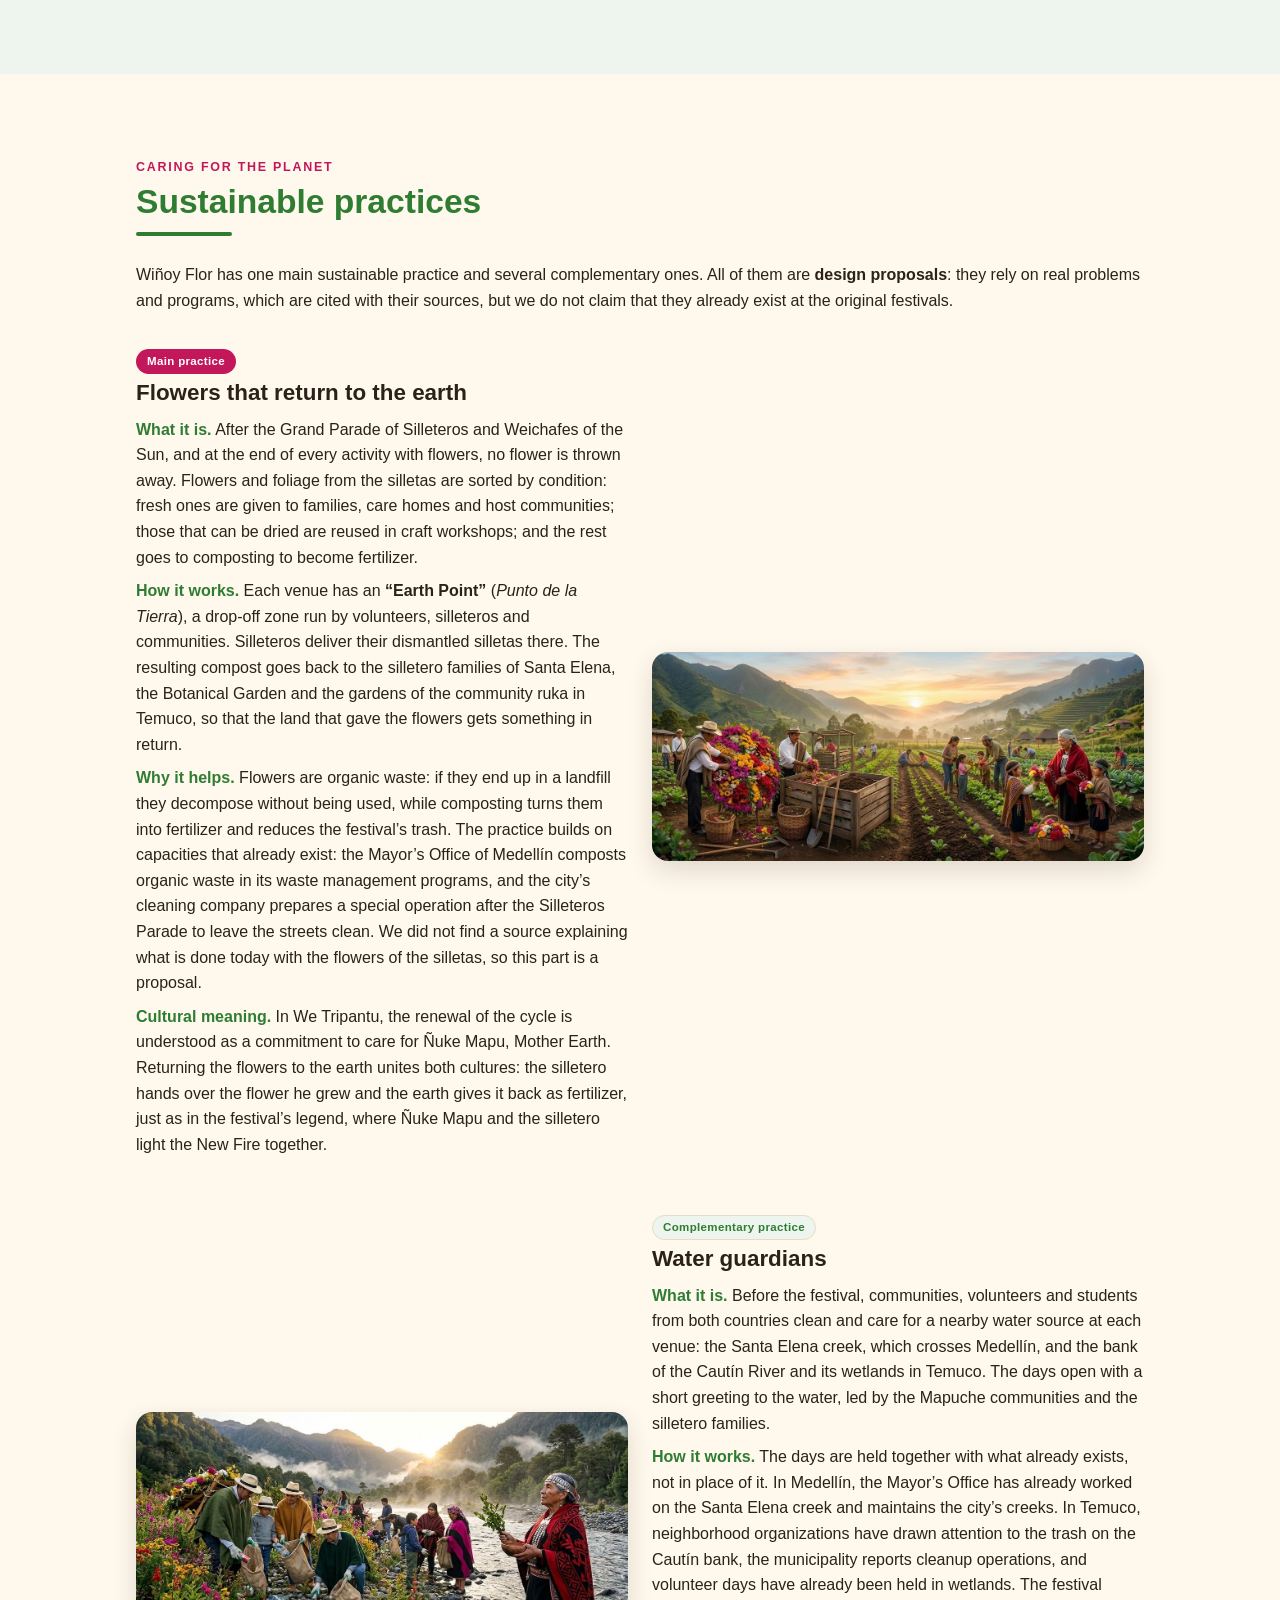
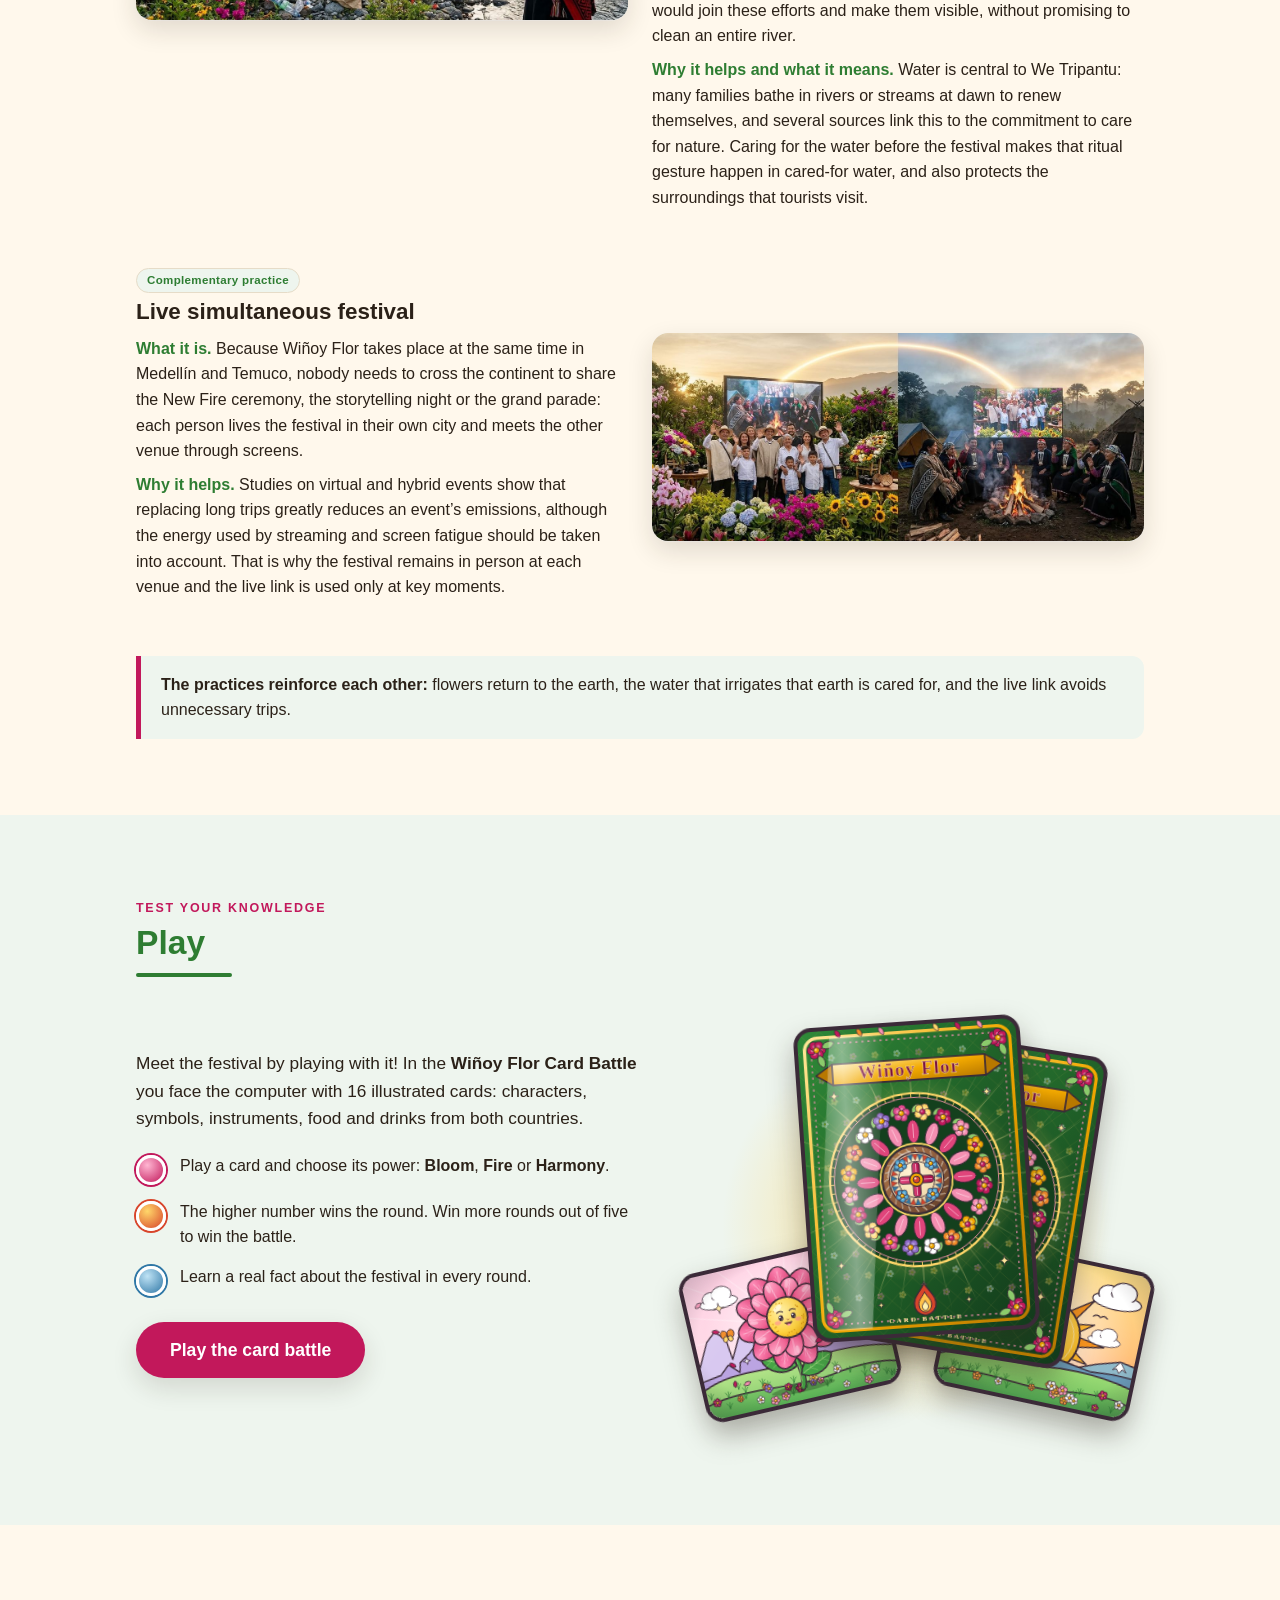
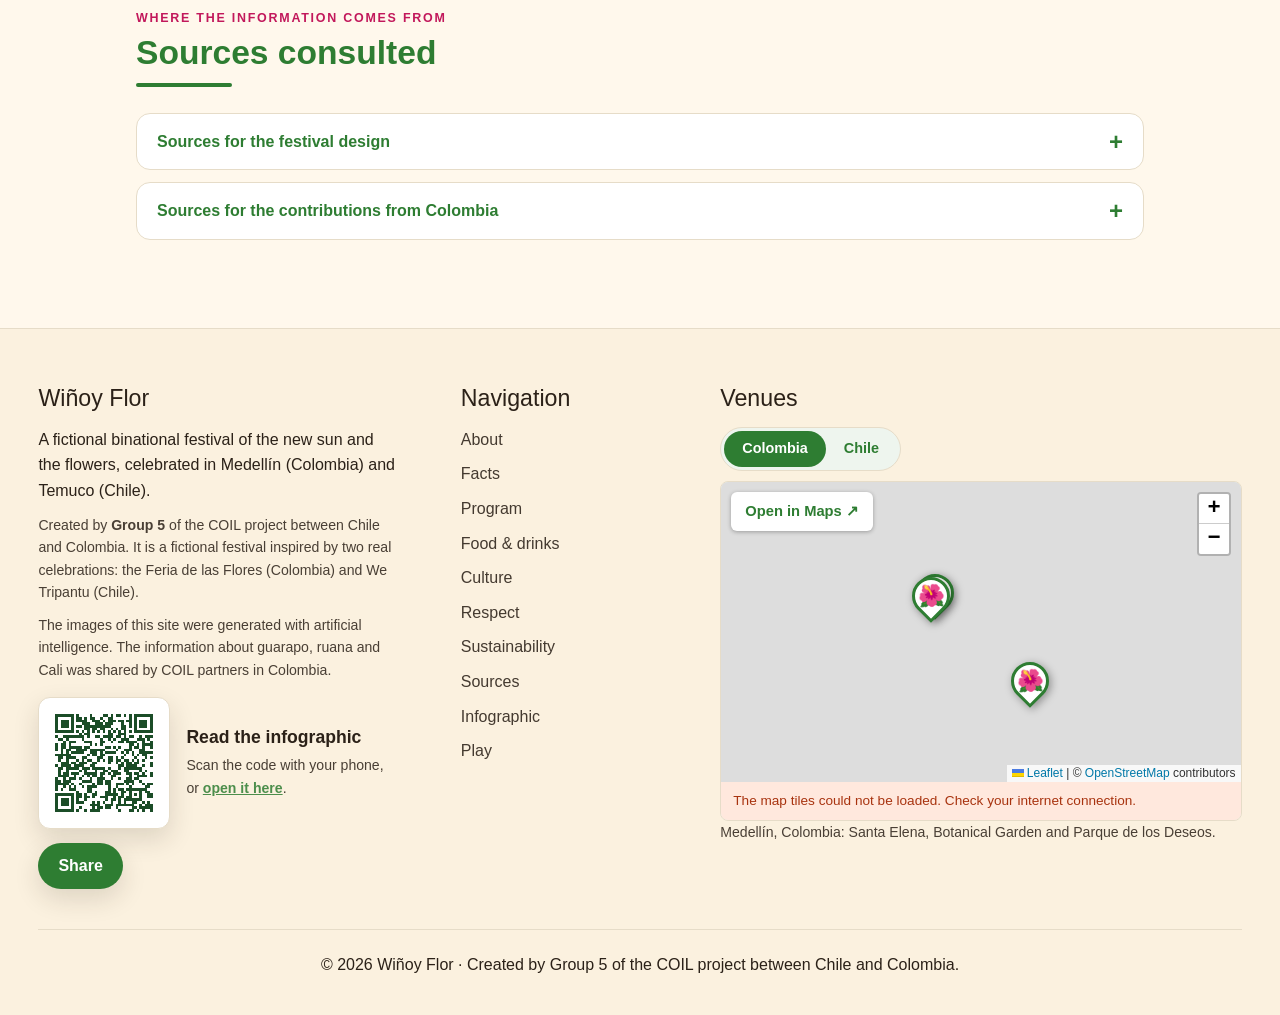
==== commit 14219e3c: "Game, Play section, performance, accessibility and card fixes" ====
--- a/index.html
+++ b/index.html
@@ -6,6 +6,13 @@
   <title>Wiñoy Flor</title>
   <meta name="author" content="Group 5, COIL project between Chile and Colombia">
   <meta name="description" content="Wiñoy Flor: a fictional binational festival of the new sun and the flowers, celebrated in Medellín (Colombia) and Temuco (Chile).">
+  <meta property="og:type" content="website">
+  <meta property="og:site_name" content="Wiñoy Flor">
+  <meta property="og:title" content="Wiñoy Flor">
+  <meta property="og:description" content="A fictional binational festival of the new sun and the flowers, celebrated in Medellín (Colombia) and Temuco (Chile).">
+  <meta property="og:url" content="https://benjaminneiraneira.github.io/winoy-flor/">
+  <meta property="og:image" content="https://benjaminneiraneira.github.io/winoy-flor/assets/images/cover.jpg">
+  <meta name="twitter:card" content="summary_large_image">
   <link rel="icon" type="image/svg+xml" href="assets/icons/favicon.svg">
 
   <!-- Marks that JavaScript is available (scroll animations) and restores the saved theme before painting -->
@@ -26,16 +33,17 @@
     } catch (error) { /* storage not available: the system theme is used */ }
   </script>
 
-  <link rel="stylesheet" href="assets/vendor/leaflet/leaflet.css?v=7">
-  <link rel="stylesheet" href="css/variables.css?v=7">
-  <link rel="stylesheet" href="css/base.css?v=7">
-  <link rel="stylesheet" href="css/components.css?v=7">
-  <link rel="stylesheet" href="css/sections.css?v=7">
-  <link rel="stylesheet" href="css/footer.css?v=7">
-  <link rel="stylesheet" href="css/animations.css?v=7">
+  <link rel="stylesheet" href="assets/vendor/leaflet/leaflet.css?v=18">
+  <link rel="stylesheet" href="css/variables.css?v=18">
+  <link rel="stylesheet" href="css/base.css?v=18">
+  <link rel="stylesheet" href="css/components.css?v=18">
+  <link rel="stylesheet" href="css/sections.css?v=18">
+  <link rel="stylesheet" href="css/cardback.css?v=18">
+  <link rel="stylesheet" href="css/play.css?v=18">
+  <link rel="stylesheet" href="css/footer.css?v=18">
+  <link rel="stylesheet" href="css/animations.css?v=18">
 </head>
 <body>
-
   <div class="progress" aria-hidden="true"></div>
   <a class="skip-link" href="#about">Skip to content</a>
 
@@ -76,7 +84,7 @@
         <li><a href="#culture">Culture</a></li>
         <li><a href="#respect">Respect</a></li>
         <li><a href="#sustainability">Sustainability</a></li>
-        <li><a href="#future">Future</a></li>
+        <li><a href="#play">Play</a></li>
         <li><a href="#credits">Credits</a></li>
       </ul>
       <button class="theme-toggle" id="theme-toggle" type="button" aria-pressed="false" aria-label="Switch to dark theme">
@@ -85,7 +93,7 @@
     </div>
   </nav>
 
-  <main>
+  <main id="main">
 
     <!-- ===================== STATS ===================== -->
     <div class="stats-band">
@@ -131,14 +139,14 @@
             </p>
           </div>
 
-          <figure class="figure" data-reveal>
+          <figure class="figure" tabindex="0" data-reveal>
             <div class="media"><img src="assets/images/cover.jpg" width="1200" height="670"
                  alt="A silletera from Medellín carrying a disc of flowers and a Mapuche woman with a kultrún stand beside a bonfire at sunrise in the mountains."></div>
             <figcaption>Cover image: a silletera and a Mapuche guardian meet at the solstice sunrise.</figcaption>
           </figure>
         </div>
 
-        <figure class="figure" data-reveal style="margin-top:28px">
+        <figure class="figure" tabindex="0" data-reveal style="margin-top:28px">
           <div class="media"><img src="assets/images/banner-live-opening.jpg" width="1400" height="463" loading="lazy" decoding="async"
                alt="Split scene: flower gardens and silleteros in Medellín on the left, a bonfire and tents in Temuco on the right, joined by a golden arc of light and giant screens."></div>
           <figcaption>“Live-linked opening”: Medellín (left) and Temuco (right), one festival, two countries, at the same time.</figcaption>
@@ -758,7 +766,7 @@
             <p><span class="lbl">Why it helps.</span> Flowers are organic waste: if they end up in a landfill they decompose without being used, while composting turns them into fertilizer and reduces the festival’s trash. The practice builds on capacities that already exist: the Mayor’s Office of Medellín composts organic waste in its waste management programs, and the city’s cleaning company prepares a special operation after the Silleteros Parade to leave the streets clean. We did not find a source explaining what is done today with the flowers of the silletas, so this part is a proposal.</p>
             <p><span class="lbl">Cultural meaning.</span> In We Tripantu, the renewal of the cycle is understood as a commitment to care for Ñuke Mapu, Mother Earth. Returning the flowers to the earth unites both cultures: the silletero hands over the flower he grew and the earth gives it back as fertilizer, just as in the festival’s legend, where Ñuke Mapu and the silletero light the New Fire together.</p>
           </div>
-          <figure class="figure" data-reveal>
+          <figure class="figure" tabindex="0" data-reveal>
             <div class="media"><img src="assets/images/sustain-flowers-to-earth.jpg" width="1200" height="509" loading="lazy" decoding="async"
                  alt="Silleteros dismantling a flower silleta next to wooden compost bins, with families planting a vegetable garden at sunrise."></div>
             <figcaption>Flowers that return to the earth</figcaption>
@@ -773,7 +781,7 @@
             <p><span class="lbl">How it works.</span> The days are held together with what already exists, not in place of it. In Medellín, the Mayor’s Office has already worked on the Santa Elena creek and maintains the city’s creeks. In Temuco, neighborhood organizations have drawn attention to the trash on the Cautín bank, the municipality reports cleanup operations, and volunteer days have already been held in wetlands. The festival would join these efforts and make them visible, without promising to clean an entire river.</p>
             <p><span class="lbl">Why it helps and what it means.</span> Water is central to We Tripantu: many families bathe in rivers or streams at dawn to renew themselves, and several sources link this to the commitment to care for nature. Caring for the water before the festival makes that ritual gesture happen in cared-for water, and also protects the surroundings that tourists visit.</p>
           </div>
-          <figure class="figure" data-reveal>
+          <figure class="figure" tabindex="0" data-reveal>
             <div class="media"><img src="assets/images/sustain-water-guardians.jpg" width="1200" height="509" loading="lazy" decoding="async"
                  alt="Volunteers in hats and ruanas cleaning a flowery river bank at dawn while a Mapuche elder offers a greeting to the water."></div>
             <figcaption>Water guardians</figcaption>
@@ -787,7 +795,7 @@
             <p><span class="lbl">What it is.</span> Because Wiñoy Flor takes place at the same time in Medellín and Temuco, nobody needs to cross the continent to share the New Fire ceremony, the storytelling night or the grand parade: each person lives the festival in their own city and meets the other venue through screens.</p>
             <p><span class="lbl">Why it helps.</span> Studies on virtual and hybrid events show that replacing long trips greatly reduces an event’s emissions, although the energy used by streaming and screen fatigue should be taken into account. That is why the festival remains in person at each venue and the live link is used only at key moments.</p>
           </div>
-          <figure class="figure" data-reveal>
+          <figure class="figure" tabindex="0" data-reveal>
             <div class="media"><img src="assets/images/sustain-live-festival.jpg" width="1200" height="509" loading="lazy" decoding="async"
                  alt="Families in Medellín and a Mapuche community around a bonfire in Temuco greeting each other through giant screens under a golden arc."></div>
             <figcaption>Live simultaneous festival</figcaption>
@@ -803,16 +811,31 @@
       </div>
     </section>
 
-    <!-- ===================== FUTURE ===================== -->
-    <section class="band tint" id="future">
+    <!-- ===================== PLAY ===================== -->
+    <section class="band tint" id="play">
       <div class="wrap">
         <div class="section-head" data-reveal>
-          <div class="eyebrow">What comes next</div>
-          <h2>Future implementations</h2>
-        </div>
-        <div class="soon" data-reveal style="--delay:.1s">
-          <p><strong>Coming soon!</strong></p>
-          <p>Wiñoy Flor keeps growing. New features and surprises are on the way.</p>
+          <div class="eyebrow">Test your knowledge</div>
+          <h2>Play</h2>
+        </div>
+        <div class="play-grid">
+          <div class="play-text" data-reveal style="--delay:.1s">
+            <p class="lead">Meet the festival by playing with it! In the <strong>Wiñoy Flor Card Battle</strong> you face the computer with 16 illustrated cards: characters, symbols, instruments, food and drinks from both countries.</p>
+            <ul class="play-points">
+              <li><span class="pp-ico bloom" aria-hidden="true"></span><span>Play a card and choose its power: <strong>Bloom</strong>, <strong>Fire</strong> or <strong>Harmony</strong>.</span></li>
+              <li><span class="pp-ico fire" aria-hidden="true"></span><span>The higher number wins the round. Win more rounds out of five to win the battle.</span></li>
+              <li><span class="pp-ico harmony" aria-hidden="true"></span><span>Learn a real fact about the festival in every round.</span></li>
+            </ul>
+            <p><a class="play-btn" href="juego.html">Play the card battle</a></p>
+          </div>
+          <div class="play-art" data-reveal style="--delay:.2s">
+            <div class="deck">
+              <a class="d-link d-card d-l" href="juego.html" tabindex="-1" aria-hidden="true"><img src="assets/cards/petalo.svg" alt="" width="320" height="240" loading="lazy"></a>
+              <a class="d-link d-card d-r" href="juego.html" tabindex="-1" aria-hidden="true"><img src="assets/cards/sol.svg" alt="" width="320" height="240" loading="lazy"></a>
+              <a class="d-link d-back d-b2" href="juego.html" tabindex="-1" aria-hidden="true"><span class="cback" aria-hidden="true"><img class="cb" src="assets/cards/back/base.svg" alt="" loading="lazy" decoding="async" width="400" height="560"><img class="cb cb-glow" src="assets/cards/back/glow.svg" alt="" loading="lazy" decoding="async" width="400" height="560"><img class="cb cb-rays" src="assets/cards/back/rays.svg" alt="" loading="lazy" decoding="async" width="500" height="500"><img class="cb" src="assets/cards/back/disc.svg" alt="" loading="lazy" decoding="async" width="400" height="560"><img class="cb cb-spin" src="assets/cards/back/flowers.svg" alt="" loading="lazy" decoding="async" width="400" height="560"><img class="cb cb-spinr" src="assets/cards/back/petals.svg" alt="" loading="lazy" decoding="async" width="400" height="560"><img class="cb" src="assets/cards/back/inner.svg" alt="" loading="lazy" decoding="async" width="400" height="560"><img class="cb cb-breathe" src="assets/cards/back/kultrun.svg" alt="" loading="lazy" decoding="async" width="400" height="560"><img class="cb cb-s0 cb-tw" src="assets/cards/back/sparkle-9.svg" alt="" loading="lazy" decoding="async" width="22" height="22"><img class="cb cb-s1 cb-tw cb-tw2" src="assets/cards/back/sparkle-8.svg" alt="" loading="lazy" decoding="async" width="20" height="20"><img class="cb cb-s2 cb-tw cb-tw3" src="assets/cards/back/sparkle-8.svg" alt="" loading="lazy" decoding="async" width="20" height="20"><img class="cb cb-s3 cb-tw" src="assets/cards/back/sparkle-10.svg" alt="" loading="lazy" decoding="async" width="24" height="24"><img class="cb cb-s4 cb-tw cb-tw2" src="assets/cards/back/sparkle-6.svg" alt="" loading="lazy" decoding="async" width="16" height="16"><img class="cb cb-s5 cb-tw cb-tw3" src="assets/cards/back/sparkle-6.svg" alt="" loading="lazy" decoding="async" width="16" height="16"><img class="cb cb-s6 cb-tw" src="assets/cards/back/sparkle-7.svg" alt="" loading="lazy" decoding="async" width="18" height="18"><img class="cb cb-s7 cb-tw cb-tw2" src="assets/cards/back/sparkle-6.svg" alt="" loading="lazy" decoding="async" width="16" height="16"><img class="cb" src="assets/cards/back/top.svg" alt="" loading="lazy" decoding="async" width="400" height="560"><img class="cb cb-flame" src="assets/cards/back/flame.svg" alt="" loading="lazy" decoding="async" width="46" height="64"><img class="cb cb-s8 cb-tw cb-tw2" src="assets/cards/back/sparkle-6.svg" alt="" loading="lazy" decoding="async" width="16" height="16"><img class="cb cb-s9 cb-tw cb-tw2" src="assets/cards/back/sparkle-6.svg" alt="" loading="lazy" decoding="async" width="16" height="16"><svg class="cb cb-fall" style="overflow:visible;animation-delay:0.0s" viewBox="0 0 400 560" preserveAspectRatio="none" width="400" height="560" aria-hidden="true" focusable="false"><g transform="translate(70.0 0.0) rotate(60)"><path d="M0 0 C 4.0 -5.4, 12.0 -5.4, 16.0 0 C 12.0 5.4, 4.0 5.4, 0 0 Z" fill="#C2185B" stroke="#3B2A38" stroke-width="1.2" stroke-linejoin="round"/></g></svg><svg class="cb cb-fall" style="overflow:visible;animation-delay:1.3s" viewBox="0 0 400 560" preserveAspectRatio="none" width="400" height="560" aria-hidden="true" focusable="false"><g transform="translate(150.0 0.0) rotate(60)"><path d="M0 0 C 4.0 -5.4, 12.0 -5.4, 16.0 0 C 12.0 5.4, 4.0 5.4, 0 0 Z" fill="#F48FB1" stroke="#3B2A38" stroke-width="1.2" stroke-linejoin="round"/></g></svg><svg class="cb cb-fall" style="overflow:visible;animation-delay:2.6s" viewBox="0 0 400 560" preserveAspectRatio="none" width="400" height="560" aria-hidden="true" focusable="false"><g transform="translate(250.0 0.0) rotate(60)"><path d="M0 0 C 4.0 -5.4, 12.0 -5.4, 16.0 0 C 12.0 5.4, 4.0 5.4, 0 0 Z" fill="#FFD76A" stroke="#3B2A38" stroke-width="1.2" stroke-linejoin="round"/></g></svg><svg class="cb cb-fall" style="overflow:visible;animation-delay:3.9s" viewBox="0 0 400 560" preserveAspectRatio="none" width="400" height="560" aria-hidden="true" focusable="false"><g transform="translate(330.0 0.0) rotate(60)"><path d="M0 0 C 4.0 -5.4, 12.0 -5.4, 16.0 0 C 12.0 5.4, 4.0 5.4, 0 0 Z" fill="#F48FB1" stroke="#3B2A38" stroke-width="1.2" stroke-linejoin="round"/></g></svg><svg class="cb cb-fall" style="overflow:visible;animation-delay:5.2s" viewBox="0 0 400 560" preserveAspectRatio="none" width="400" height="560" aria-hidden="true" focusable="false"><g transform="translate(110.0 0.0) rotate(60)"><path d="M0 0 C 4.0 -5.4, 12.0 -5.4, 16.0 0 C 12.0 5.4, 4.0 5.4, 0 0 Z" fill="#F28C28" stroke="#3B2A38" stroke-width="1.2" stroke-linejoin="round"/></g></svg><svg class="cb cb-fall" style="overflow:visible;animation-delay:6.5s" viewBox="0 0 400 560" preserveAspectRatio="none" width="400" height="560" aria-hidden="true" focusable="false"><g transform="translate(290.0 0.0) rotate(60)"><path d="M0 0 C 4.0 -5.4, 12.0 -5.4, 16.0 0 C 12.0 5.4, 4.0 5.4, 0 0 Z" fill="#C2185B" stroke="#3B2A38" stroke-width="1.2" stroke-linejoin="round"/></g></svg><span class="cb-clip"><img class="cb cb-sweep" src="assets/cards/back/sweep.svg" alt="" loading="lazy" decoding="async" width="400" height="560"></span></span></a>
+              <a class="d-link d-back d-b1" href="juego.html" aria-label="Play the card battle"><span class="cback" aria-hidden="true"><img class="cb" src="assets/cards/back/base.svg" alt="" loading="lazy" decoding="async" width="400" height="560"><img class="cb cb-glow" src="assets/cards/back/glow.svg" alt="" loading="lazy" decoding="async" width="400" height="560"><img class="cb cb-rays" src="assets/cards/back/rays.svg" alt="" loading="lazy" decoding="async" width="500" height="500"><img class="cb" src="assets/cards/back/disc.svg" alt="" loading="lazy" decoding="async" width="400" height="560"><img class="cb cb-spin" src="assets/cards/back/flowers.svg" alt="" loading="lazy" decoding="async" width="400" height="560"><img class="cb cb-spinr" src="assets/cards/back/petals.svg" alt="" loading="lazy" decoding="async" width="400" height="560"><img class="cb" src="assets/cards/back/inner.svg" alt="" loading="lazy" decoding="async" width="400" height="560"><img class="cb cb-breathe" src="assets/cards/back/kultrun.svg" alt="" loading="lazy" decoding="async" width="400" height="560"><img class="cb cb-s0 cb-tw" src="assets/cards/back/sparkle-9.svg" alt="" loading="lazy" decoding="async" width="22" height="22"><img class="cb cb-s1 cb-tw cb-tw2" src="assets/cards/back/sparkle-8.svg" alt="" loading="lazy" decoding="async" width="20" height="20"><img class="cb cb-s2 cb-tw cb-tw3" src="assets/cards/back/sparkle-8.svg" alt="" loading="lazy" decoding="async" width="20" height="20"><img class="cb cb-s3 cb-tw" src="assets/cards/back/sparkle-10.svg" alt="" loading="lazy" decoding="async" width="24" height="24"><img class="cb cb-s4 cb-tw cb-tw2" src="assets/cards/back/sparkle-6.svg" alt="" loading="lazy" decoding="async" width="16" height="16"><img class="cb cb-s5 cb-tw cb-tw3" src="assets/cards/back/sparkle-6.svg" alt="" loading="lazy" decoding="async" width="16" height="16"><img class="cb cb-s6 cb-tw" src="assets/cards/back/sparkle-7.svg" alt="" loading="lazy" decoding="async" width="18" height="18"><img class="cb cb-s7 cb-tw cb-tw2" src="assets/cards/back/sparkle-6.svg" alt="" loading="lazy" decoding="async" width="16" height="16"><img class="cb" src="assets/cards/back/top.svg" alt="" loading="lazy" decoding="async" width="400" height="560"><img class="cb cb-flame" src="assets/cards/back/flame.svg" alt="" loading="lazy" decoding="async" width="46" height="64"><img class="cb cb-s8 cb-tw cb-tw2" src="assets/cards/back/sparkle-6.svg" alt="" loading="lazy" decoding="async" width="16" height="16"><img class="cb cb-s9 cb-tw cb-tw2" src="assets/cards/back/sparkle-6.svg" alt="" loading="lazy" decoding="async" width="16" height="16"><svg class="cb cb-fall" style="overflow:visible;animation-delay:0.0s" viewBox="0 0 400 560" preserveAspectRatio="none" width="400" height="560" aria-hidden="true" focusable="false"><g transform="translate(70.0 0.0) rotate(60)"><path d="M0 0 C 4.0 -5.4, 12.0 -5.4, 16.0 0 C 12.0 5.4, 4.0 5.4, 0 0 Z" fill="#C2185B" stroke="#3B2A38" stroke-width="1.2" stroke-linejoin="round"/></g></svg><svg class="cb cb-fall" style="overflow:visible;animation-delay:1.3s" viewBox="0 0 400 560" preserveAspectRatio="none" width="400" height="560" aria-hidden="true" focusable="false"><g transform="translate(150.0 0.0) rotate(60)"><path d="M0 0 C 4.0 -5.4, 12.0 -5.4, 16.0 0 C 12.0 5.4, 4.0 5.4, 0 0 Z" fill="#F48FB1" stroke="#3B2A38" stroke-width="1.2" stroke-linejoin="round"/></g></svg><svg class="cb cb-fall" style="overflow:visible;animation-delay:2.6s" viewBox="0 0 400 560" preserveAspectRatio="none" width="400" height="560" aria-hidden="true" focusable="false"><g transform="translate(250.0 0.0) rotate(60)"><path d="M0 0 C 4.0 -5.4, 12.0 -5.4, 16.0 0 C 12.0 5.4, 4.0 5.4, 0 0 Z" fill="#FFD76A" stroke="#3B2A38" stroke-width="1.2" stroke-linejoin="round"/></g></svg><svg class="cb cb-fall" style="overflow:visible;animation-delay:3.9s" viewBox="0 0 400 560" preserveAspectRatio="none" width="400" height="560" aria-hidden="true" focusable="false"><g transform="translate(330.0 0.0) rotate(60)"><path d="M0 0 C 4.0 -5.4, 12.0 -5.4, 16.0 0 C 12.0 5.4, 4.0 5.4, 0 0 Z" fill="#F48FB1" stroke="#3B2A38" stroke-width="1.2" stroke-linejoin="round"/></g></svg><svg class="cb cb-fall" style="overflow:visible;animation-delay:5.2s" viewBox="0 0 400 560" preserveAspectRatio="none" width="400" height="560" aria-hidden="true" focusable="false"><g transform="translate(110.0 0.0) rotate(60)"><path d="M0 0 C 4.0 -5.4, 12.0 -5.4, 16.0 0 C 12.0 5.4, 4.0 5.4, 0 0 Z" fill="#F28C28" stroke="#3B2A38" stroke-width="1.2" stroke-linejoin="round"/></g></svg><svg class="cb cb-fall" style="overflow:visible;animation-delay:6.5s" viewBox="0 0 400 560" preserveAspectRatio="none" width="400" height="560" aria-hidden="true" focusable="false"><g transform="translate(290.0 0.0) rotate(60)"><path d="M0 0 C 4.0 -5.4, 12.0 -5.4, 16.0 0 C 12.0 5.4, 4.0 5.4, 0 0 Z" fill="#C2185B" stroke="#3B2A38" stroke-width="1.2" stroke-linejoin="round"/></g></svg><span class="cb-clip"><img class="cb cb-sweep" src="assets/cards/back/sweep.svg" alt="" loading="lazy" decoding="async" width="400" height="560"></span></span></a>
+            </div>
+          </div>
         </div>
       </div>
     </section>
@@ -922,9 +945,9 @@
             <li><a href="#culture">Culture</a></li>
             <li><a href="#respect">Respect</a></li>
             <li><a href="#sustainability">Sustainability</a></li>
-            <li><a href="#future">Future implementations</a></li>
             <li><a href="#sources">Sources</a></li>
             <li><a href="infografia.html">Infographic</a></li>
+            <li><a href="#play">Play</a></li>
           </ul>
         </nav>
 
@@ -952,13 +975,13 @@
 
   <button class="to-top" type="button" aria-label="Back to top"><span class="arrow" aria-hidden="true"><svg viewBox="0 0 24 24" width="22" height="22" focusable="false"><path d="M12 19V5M5 12l7-7 7 7" fill="none" stroke="currentColor" stroke-width="2.6" stroke-linecap="round" stroke-linejoin="round"/></svg></span><span class="txt">Back to top</span></button>
 
-  <script src="assets/vendor/leaflet/leaflet.js?v=7" defer></script>
-  <script src="assets/vendor/qrcode/qrcode.js?v=7" defer></script>
-  <script src="js/theme.js?v=7" defer></script>
-  <script src="js/main.js?v=7" defer></script>
-  <script src="js/effects.js?v=7" defer></script>
-  <script src="js/map.js?v=7" defer></script>
-  <script src="js/share.js?v=7" defer></script>
-  <script src="js/infographic-qr.js?v=7" defer></script>
+  <script src="assets/vendor/leaflet/leaflet.js?v=18" defer></script>
+  <script src="assets/vendor/qrcode/qrcode.js?v=18" defer></script>
+  <script src="js/theme.js?v=18" defer></script>
+  <script src="js/main.js?v=18" defer></script>
+  <script src="js/effects.js?v=18" defer></script>
+  <script src="js/map.js?v=18" defer></script>
+  <script src="js/share.js?v=18" defer></script>
+  <script src="js/infographic-qr.js?v=18" defer></script>
 </body>
 </html>
--- a/css/variables.css
+++ b/css/variables.css
@@ -40,7 +40,6 @@
   /* Country cards (first: Colombia, second: Chile) and highlights */
   --card-top-1: #2E7D32;
   --card-top-2: #C8321A;
-  --soon-border: #C2185B;
 
   /* Accents */
   --accent: #C2185B;
@@ -64,7 +63,6 @@
   --heading: #F2A900;
   --link: #F2A900;
   --link-hover: #F06292;
-  --soon-border: #F06292;
   --muted: #B8B0A0;
   --paper: #121A12;
   --leaf-tint: #1A2A1C;
--- a/css/components.css
+++ b/css/components.css
@@ -1,5 +1,5 @@
 /* ==========================================================================
-   Components: hero, navigation, cards, "coming soon" box and footer
+   Components: hero, navigation, cards, and footer
    (shared by both festivals; colors come from variables.css)
    ========================================================================== */
 
@@ -227,13 +227,4 @@
   margin: 4px 0;
 }
 
-/* ---- "Coming soon" box (future implementations) ---- */
-.soon {
-  background: var(--card);
-  border: 2px dashed var(--soon-border);
-  border-radius: 10px;
-  padding: 24px;
-  text-align: center;
-}
-
 /* The footer / credits block lives in footer.css */
--- a/css/sections.css
+++ b/css/sections.css
@@ -108,6 +108,12 @@
 .figure:focus-within figcaption {
   transform: translateY(0);
   box-shadow: var(--shadow);
+}
+
+/* Keyboard users: the figure can be focused to slide the caption out */
+.figure:focus-visible {
+  outline: 3px solid var(--accent);
+  outline-offset: 4px;
 }
 
 /* Touch screens have no hover: the caption simply sits below the picture */
@@ -773,6 +779,11 @@
 
 .contrib .label {
   margin: 0;
+}
+
+/* the green label on the pink box needs a darker green in the light theme (contrast) */
+html:not([data-theme="dark"]) .contrib .festival .label {
+  color: #1F6A2A;
 }
 
 .checklist {
--- a/css/cardback.css
+++ b/css/cardback.css
@@ -0,0 +1,100 @@
+/* ==========================================================================
+   Card back (the green card with the kultrún). It is built from separate layers
+   (see assets/cards/back/) and animated with transform and opacity only, so the
+   browser runs the animation on the graphics card instead of re-painting a big
+   picture on every frame. The look is the same as the old single animated SVG.
+   Generated; the layers share the 400 x 560 drawing space of the original.
+   ========================================================================== */
+
+.cback {
+  position: relative;
+  display: block;
+  aspect-ratio: 400 / 560;
+  overflow: hidden;
+  isolation: isolate;
+  contain: layout paint;
+}
+
+.cback .cb {
+  position: absolute;
+  left: 0;
+  top: 0;
+  width: 100%;
+  height: 100%;
+  display: block;
+  max-width: none;
+  pointer-events: none;
+  user-select: none;
+  -webkit-user-drag: none;
+}
+
+.cback .cb-rays {
+  left: -12.5%;
+  top: 5.714%;
+  width: 125%;
+  height: 89.286%;
+}
+
+.cback .cb-spin,
+.cback .cb-spinr,
+.cback .cb-rays,
+.cback .cb-glow,
+.cback .cb-breathe,
+.cback .cb-flame,
+.cback .cb-tw,
+.cback .cb-fall,
+.cback .cb-sweep {
+  will-change: transform, opacity;
+}
+
+.cb-spin { transform-origin: 50% 50.357%; animation: cb-spin 48s linear infinite; }
+.cb-spinr { transform-origin: 50% 50.357%; animation: cb-spin 32s linear infinite reverse; }
+.cb-rays { transform-origin: 50% 50%; animation: cb-spin 90s linear infinite; }
+.cb-glow { animation: cb-glow 3.6s ease-in-out infinite; }
+.cb-breathe { transform-origin: 50% 50.357%; animation: cb-breathe 4s ease-in-out infinite; }
+.cb-flame { transform-origin: 50% 95.3%; animation: cb-flame 1.3s ease-in-out infinite alternate; }
+.cb-tw { transform-origin: 50% 50%; animation: cb-tw 2.6s ease-in-out infinite; }
+.cb-tw2 { animation-duration: 3.4s; animation-delay: 0.8s; }
+.cb-tw3 { animation-duration: 2.1s; animation-delay: 1.3s; }
+.cb-fall { transform-origin: 0 0; animation: cb-fall 9s linear infinite; }
+.cb-fall:nth-of-type(3n + 2) { animation-duration: 12s; }
+.cb-fall:nth-of-type(3n) { animation-duration: 10s; }
+.cb-clip { position: absolute; inset: 0; clip-path: inset(2.143% 3% round 6% / 4.286%); pointer-events: none; }
+.cb-sweep { animation: cb-sweep 5.5s ease-in-out infinite; }
+
+@keyframes cb-spin { to { transform: rotate(360deg); } }
+@keyframes cb-glow { 0%, 100% { opacity: 0.25; } 50% { opacity: 0.85; } }
+@keyframes cb-breathe { 0%, 100% { transform: scale(1); } 50% { transform: scale(1.045); } }
+@keyframes cb-flame {
+  0% { transform: scale(1, 0.94) skewX(-2deg); }
+  100% { transform: scale(0.96, 1.06) skewX(3deg); }
+}
+@keyframes cb-tw {
+  0%, 100% { opacity: 0.25; transform: scale(0.55); }
+  50% { opacity: 1; transform: scale(1.25); }
+}
+@keyframes cb-fall {
+  0% { transform: translate(0, -7.143%) rotate(0deg); opacity: 0; }
+  10% { opacity: 1; }
+  90% { opacity: 1; }
+  100% { transform: translate(6.5%, 110.714%) rotate(300deg); opacity: 0; }
+}
+@keyframes cb-sweep {
+  0% { transform: translateX(-160%); }
+  55%, 100% { transform: translateX(110%); }
+}
+
+@media (prefers-reduced-motion: reduce) {
+  .cback .cb { animation: none !important; will-change: auto; }
+}
+.cback .cb-s0 { left: 12.250%; top: 19.464%; width: 5.500%; height: 3.929%; }
+.cback .cb-s1 { left: 82.000%; top: 21.429%; width: 5.000%; height: 3.571%; }
+.cback .cb-s2 { left: 10.500%; top: 75.000%; width: 5.000%; height: 3.571%; }
+.cback .cb-s3 { left: 84.500%; top: 76.429%; width: 6.000%; height: 4.286%; }
+.cback .cb-s4 { left: 19.500%; top: 51.429%; width: 4.000%; height: 2.857%; }
+.cback .cb-s5 { left: 78.000%; top: 50.357%; width: 4.000%; height: 2.857%; }
+.cback .cb-s6 { left: 47.750%; top: 15.536%; width: 4.500%; height: 3.214%; }
+.cback .cb-s7 { left: 48.000%; top: 83.214%; width: 4.000%; height: 2.857%; }
+.cback .cb-s8 { left: 28.000%; top: 88.929%; width: 4.000%; height: 2.857%; }
+.cback .cb-s9 { left: 68.000%; top: 88.929%; width: 4.000%; height: 2.857%; }
+.cback .cb-flame { left: 44.250%; top: 83.750%; width: 11.500%; height: 11.429%; }
--- a/css/play.css
+++ b/css/play.css
@@ -0,0 +1,238 @@
+/* ==========================================================================
+   "Play" section (card battle): text on one side and an animated fan of
+   cards on the other. Colors come from variables.css.
+   ========================================================================== */
+
+.play-grid {
+  display: grid;
+  gap: clamp(24px, 4vw, 56px);
+  align-items: center;
+}
+
+@media (min-width: 880px) {
+  .play-grid {
+    grid-template-columns: 1.05fr 0.95fr;
+  }
+}
+
+.play-text .lead {
+  margin-top: 0;
+}
+
+.play-points {
+  display: grid;
+  gap: 14px;
+  margin: 20px 0 26px;
+  padding: 0;
+  list-style: none;
+}
+
+.play-points li {
+  display: flex;
+  gap: 14px;
+  align-items: flex-start;
+}
+
+.pp-ico {
+  flex: 0 0 auto;
+  width: 30px;
+  height: 30px;
+  margin-top: 2px;
+  border: 3px solid var(--card);
+  border-radius: 50%;
+  box-shadow: 0 0 0 2px currentColor;
+}
+
+.pp-ico.bloom { color: #C2185B; background: radial-gradient(circle at 35% 30%, #FFB6D2, #C2185B); }
+.pp-ico.fire { color: #D8452B; background: radial-gradient(circle at 35% 30%, #FFD76A, #D8452B); }
+.pp-ico.harmony { color: #2F77A6; background: radial-gradient(circle at 35% 30%, #BFE3F5, #2F77A6); }
+
+.play-btn {
+  position: relative;
+  display: inline-block;
+  padding: 14px 34px;
+  font-size: 1.1rem;
+  font-weight: 800;
+  color: var(--on-primary);
+  text-decoration: none;
+  background: var(--accent);
+  border-radius: 999px;
+  box-shadow: var(--shadow);
+  overflow: hidden;
+  transition: background 0.3s ease, transform 0.3s ease;
+}
+
+.play-btn::after {
+  content: "";
+  position: absolute;
+  inset: 0;
+  background: linear-gradient(100deg, transparent 30%, rgba(255, 255, 255, 0.55) 50%, transparent 70%);
+  transform: translateX(-120%);
+  animation: play-shine 3.2s ease-in-out infinite;
+}
+
+.play-btn:hover,
+.play-btn:focus-visible {
+  color: var(--on-primary);
+  background: var(--card-top-1);
+  transform: translateY(-3px) scale(1.03);
+}
+
+@keyframes play-shine {
+  0%, 55% { transform: translateX(-120%); }
+  100% { transform: translateX(120%); }
+}
+
+/* ---- animated fan of cards ---- */
+.play-art {
+  position: relative;
+  display: block;
+  width: min(100%, 470px);
+  margin-inline: auto;
+  aspect-ratio: 1 / 0.98;
+  perspective: 1100px;
+  pointer-events: none; /* only the cards themselves are links, not the empty space around them */
+}
+
+.play-art::before {
+  content: "";
+  position: absolute;
+  inset: 4% 6%;
+  background: radial-gradient(circle, rgba(255, 215, 106, 0.75), rgba(255, 215, 106, 0) 68%);
+  border-radius: 50%;
+  animation: deck-glow 3.8s ease-in-out infinite;
+}
+
+.deck {
+  position: absolute;
+  inset: 0;
+  transform-style: preserve-3d;
+  pointer-events: none;
+}
+
+.d-link {
+  position: absolute;
+  display: block;
+  border-radius: 18px;
+  pointer-events: auto;
+  cursor: pointer;
+  transition: transform 0.5s cubic-bezier(0.2, 0.8, 0.2, 1);
+}
+
+.d-link > img,
+.d-link > .cback {
+  display: block;
+  width: 100%;
+  height: auto;
+  border: 4px solid #3B2A38;
+  border-radius: 18px;
+  background: #FFF8EC;
+  box-shadow: 0 14px 28px rgba(43, 33, 24, 0.35);
+}
+
+.d-back {
+  width: 50%;
+  top: 4%;
+  left: 25%;
+}
+
+.d-b2 {
+  transform: rotate(9deg) translate(26%, 3%);
+  animation: deck-float-b 5.5s ease-in-out infinite 0.6s;
+}
+
+.d-b1 {
+  transform: rotate(-4deg);
+  animation: deck-float-a 5s ease-in-out infinite;
+}
+
+.d-card {
+  width: 44%;
+  top: 56%;
+}
+
+.d-l {
+  left: 0;
+  transform: rotate(-13deg);
+  animation: deck-float-c 6s ease-in-out infinite 0.3s;
+}
+
+.d-r {
+  right: 0;
+  transform: rotate(12deg);
+  animation: deck-float-d 6.5s ease-in-out infinite 1s;
+}
+
+.play-art:has(.d-link:hover) .d-b1,
+.play-art:has(.d-link:focus-visible) .d-b1 {
+  animation-play-state: paused;
+  transform: rotate(-9deg) translate(-16%, -3%) scale(1.04);
+}
+
+.play-art:has(.d-link:hover) .d-b2,
+.play-art:has(.d-link:focus-visible) .d-b2 {
+  animation-play-state: paused;
+  transform: rotate(14deg) translate(40%, 2%);
+}
+
+.play-art:has(.d-link:hover) .d-l,
+.play-art:has(.d-link:focus-visible) .d-l {
+  animation-play-state: paused;
+  transform: rotate(-18deg) translate(-4%, 4%) scale(1.04);
+}
+
+.play-art:has(.d-link:hover) .d-r,
+.play-art:has(.d-link:focus-visible) .d-r {
+  animation-play-state: paused;
+  transform: rotate(17deg) translate(4%, 4%) scale(1.04);
+}
+
+.d-link:focus-visible {
+  outline: 4px solid var(--accent);
+  outline-offset: 6px;
+}
+
+@keyframes deck-float-a {
+  0%, 100% { transform: rotate(-4deg) translateY(0); }
+  50% { transform: rotate(-2deg) translateY(-12px); }
+}
+
+@keyframes deck-float-b {
+  0%, 100% { transform: rotate(9deg) translate(26%, 3%); }
+  50% { transform: rotate(11deg) translate(26%, -1%); }
+}
+
+@keyframes deck-float-c {
+  0%, 100% { transform: rotate(-13deg) translateY(0); }
+  50% { transform: rotate(-11deg) translateY(-9px); }
+}
+
+@keyframes deck-float-d {
+  0%, 100% { transform: rotate(12deg) translateY(0); }
+  50% { transform: rotate(10deg) translateY(-8px); }
+}
+
+@keyframes deck-glow {
+  0%, 100% { opacity: 0.55; transform: scale(0.94); }
+  50% { opacity: 1; transform: scale(1.05); }
+}
+
+@media (prefers-reduced-motion: reduce) {
+  .play-btn::after,
+  .play-art::before,
+  .d-link {
+    animation: none;
+  }
+
+  .d-link,
+  .play-btn {
+    transition: none;
+  }
+}
+
+/* the card back keeps the exact 400 x 560 proportions of its drawing inside the border (no gap lines) */
+.d-link > .cback {
+  box-sizing: content-box;
+  width: calc(100% - 8px);
+  background: #3B2A38;
+}
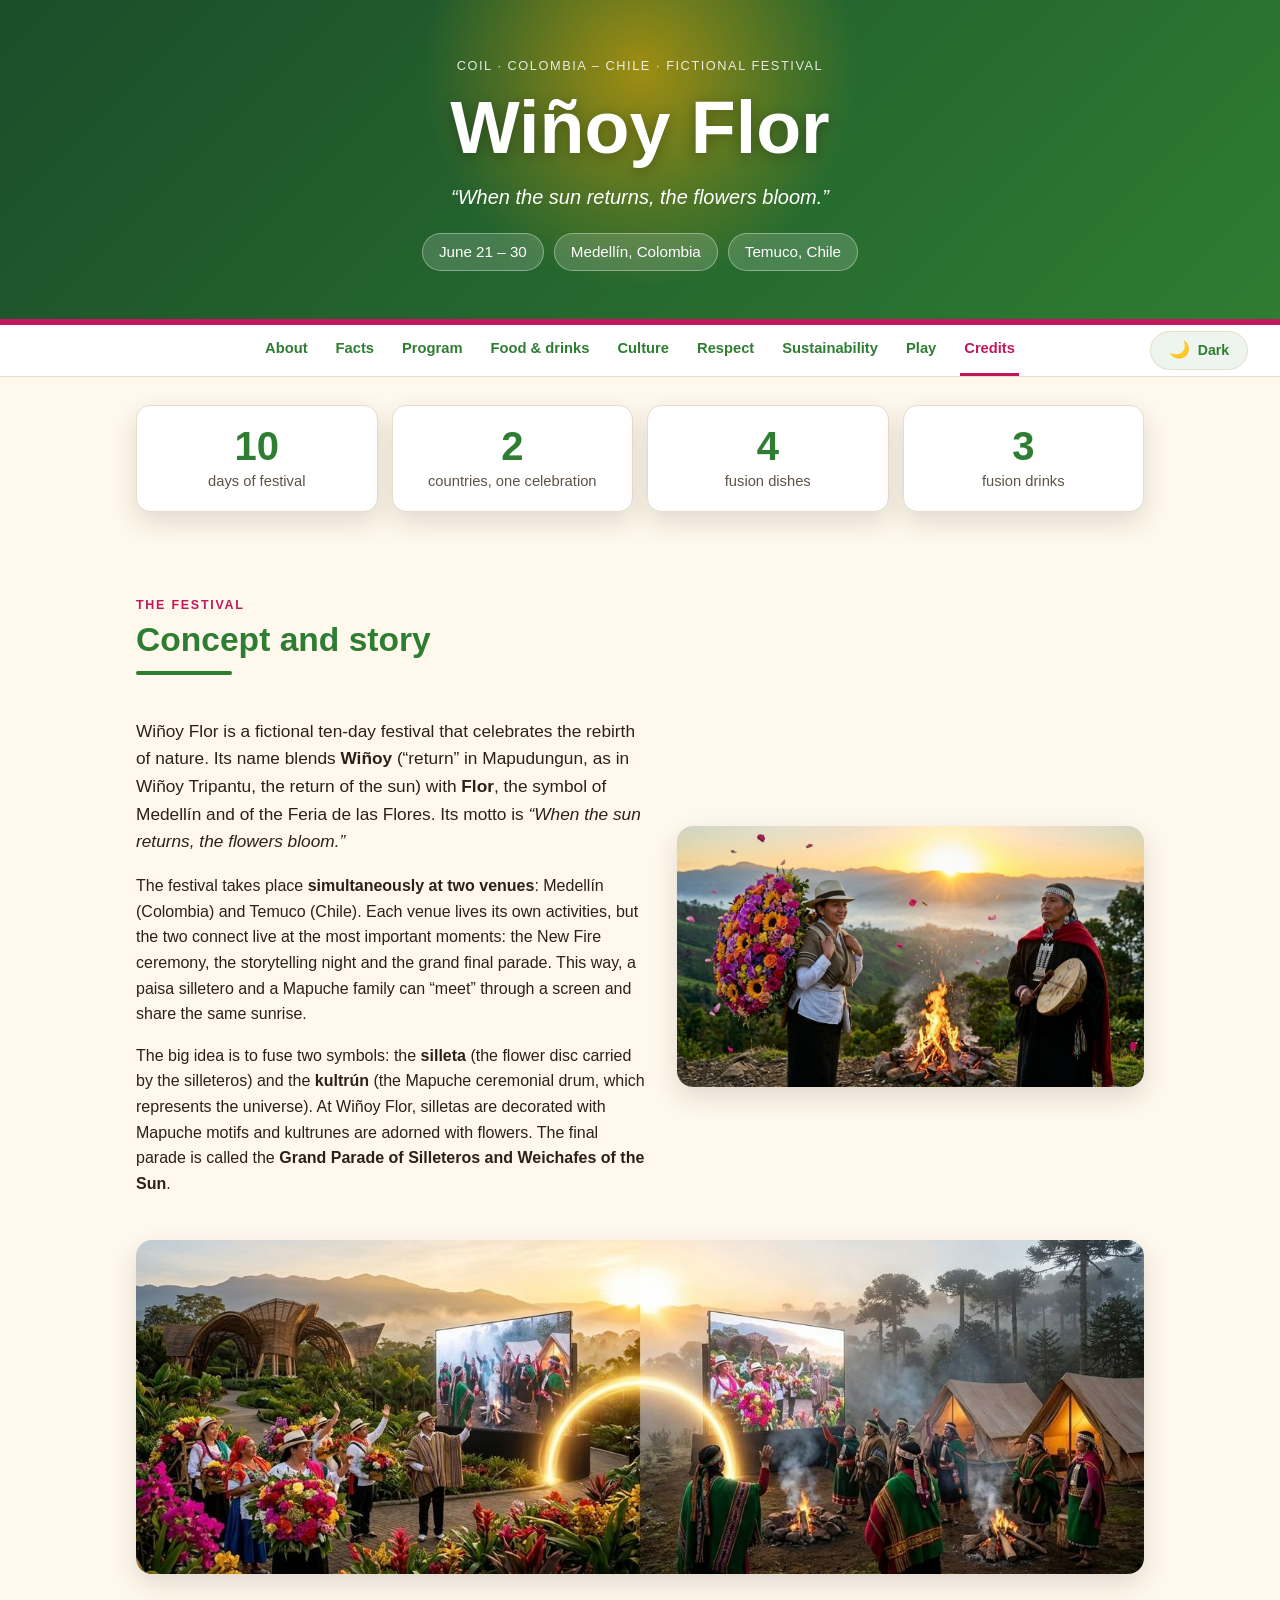
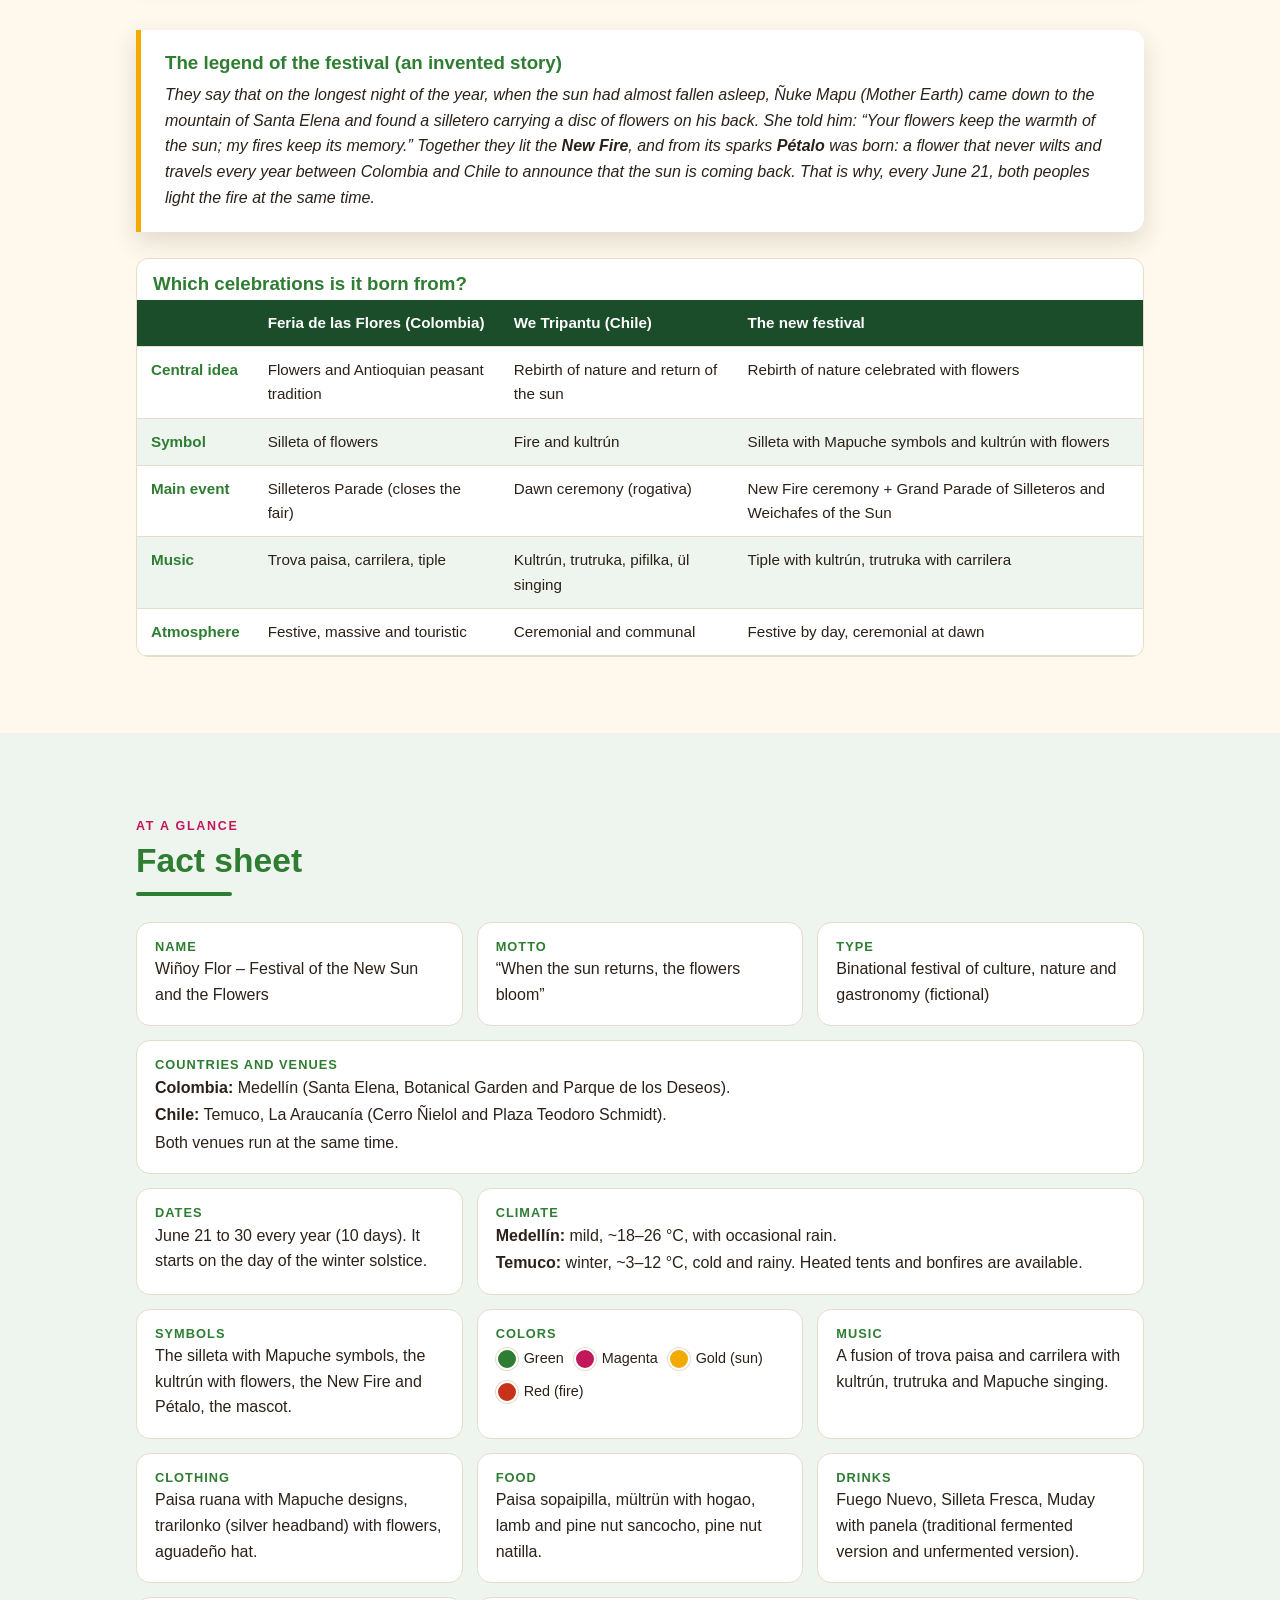
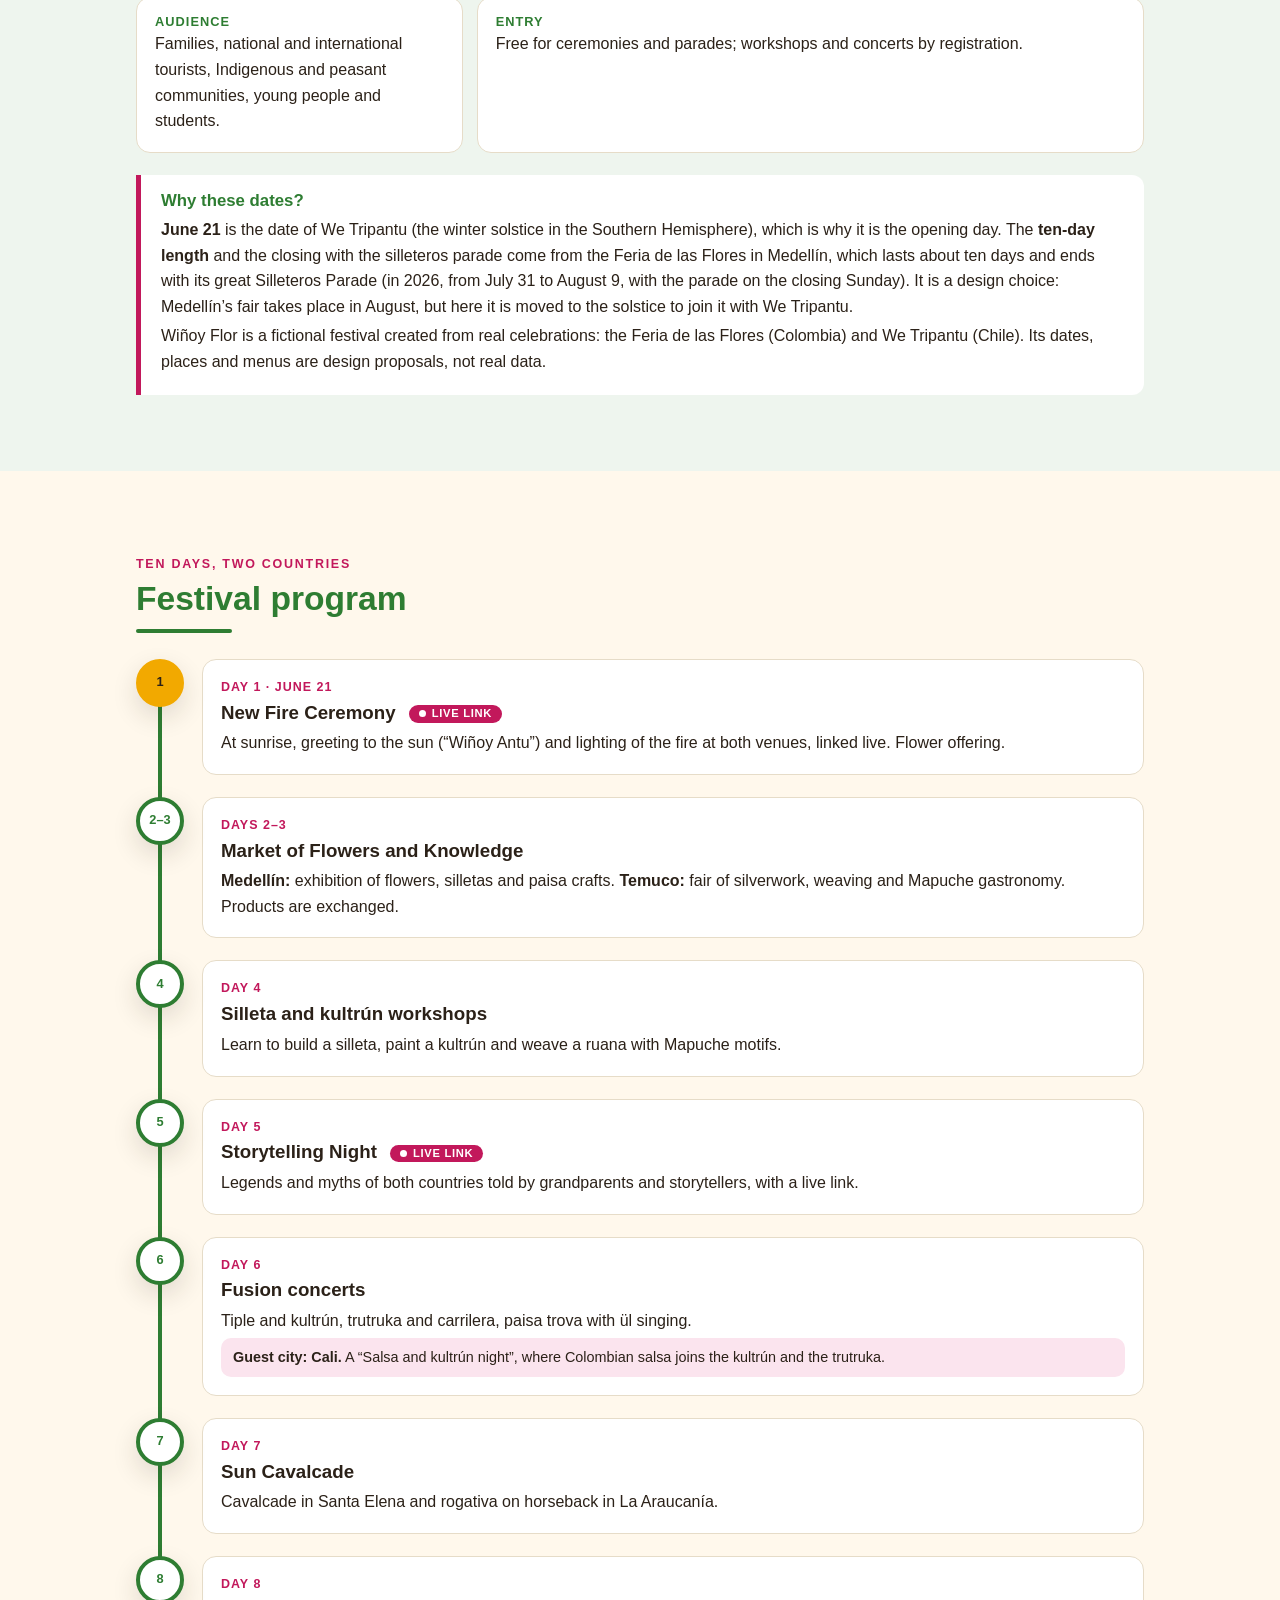
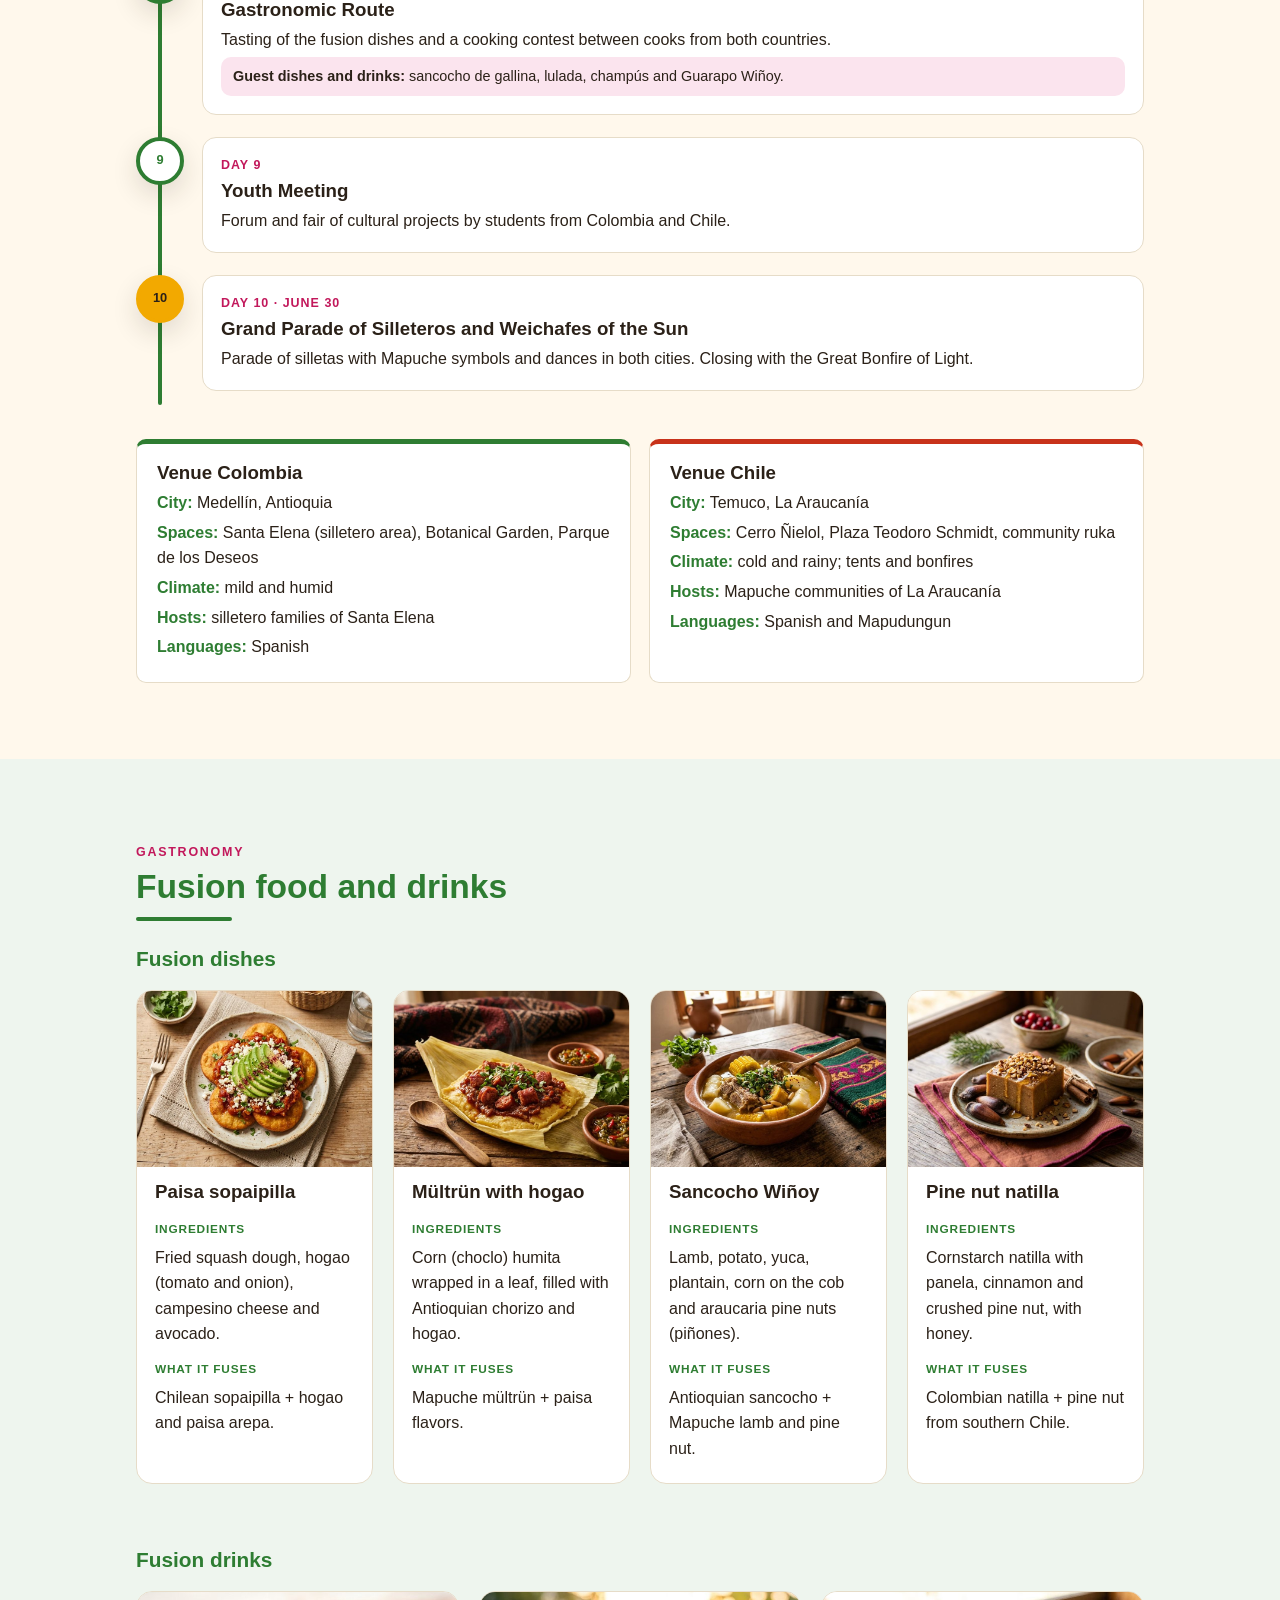
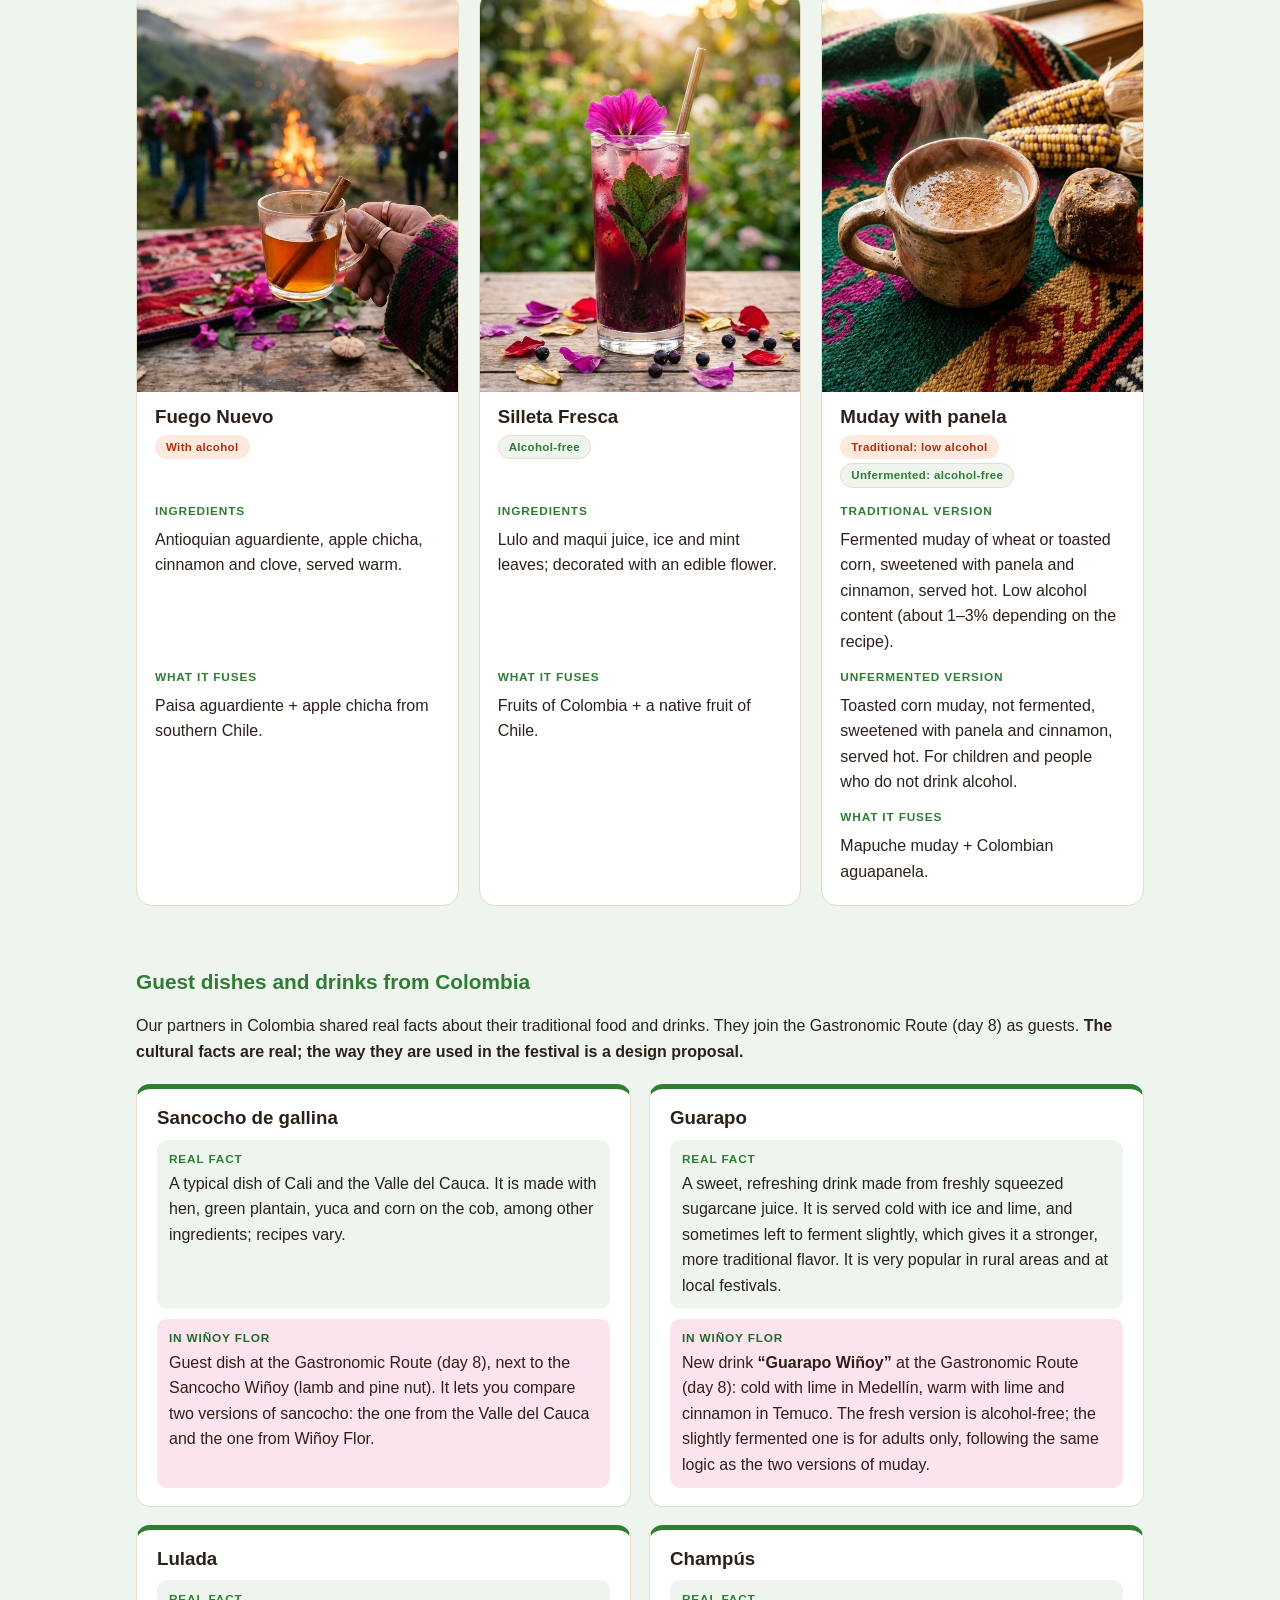
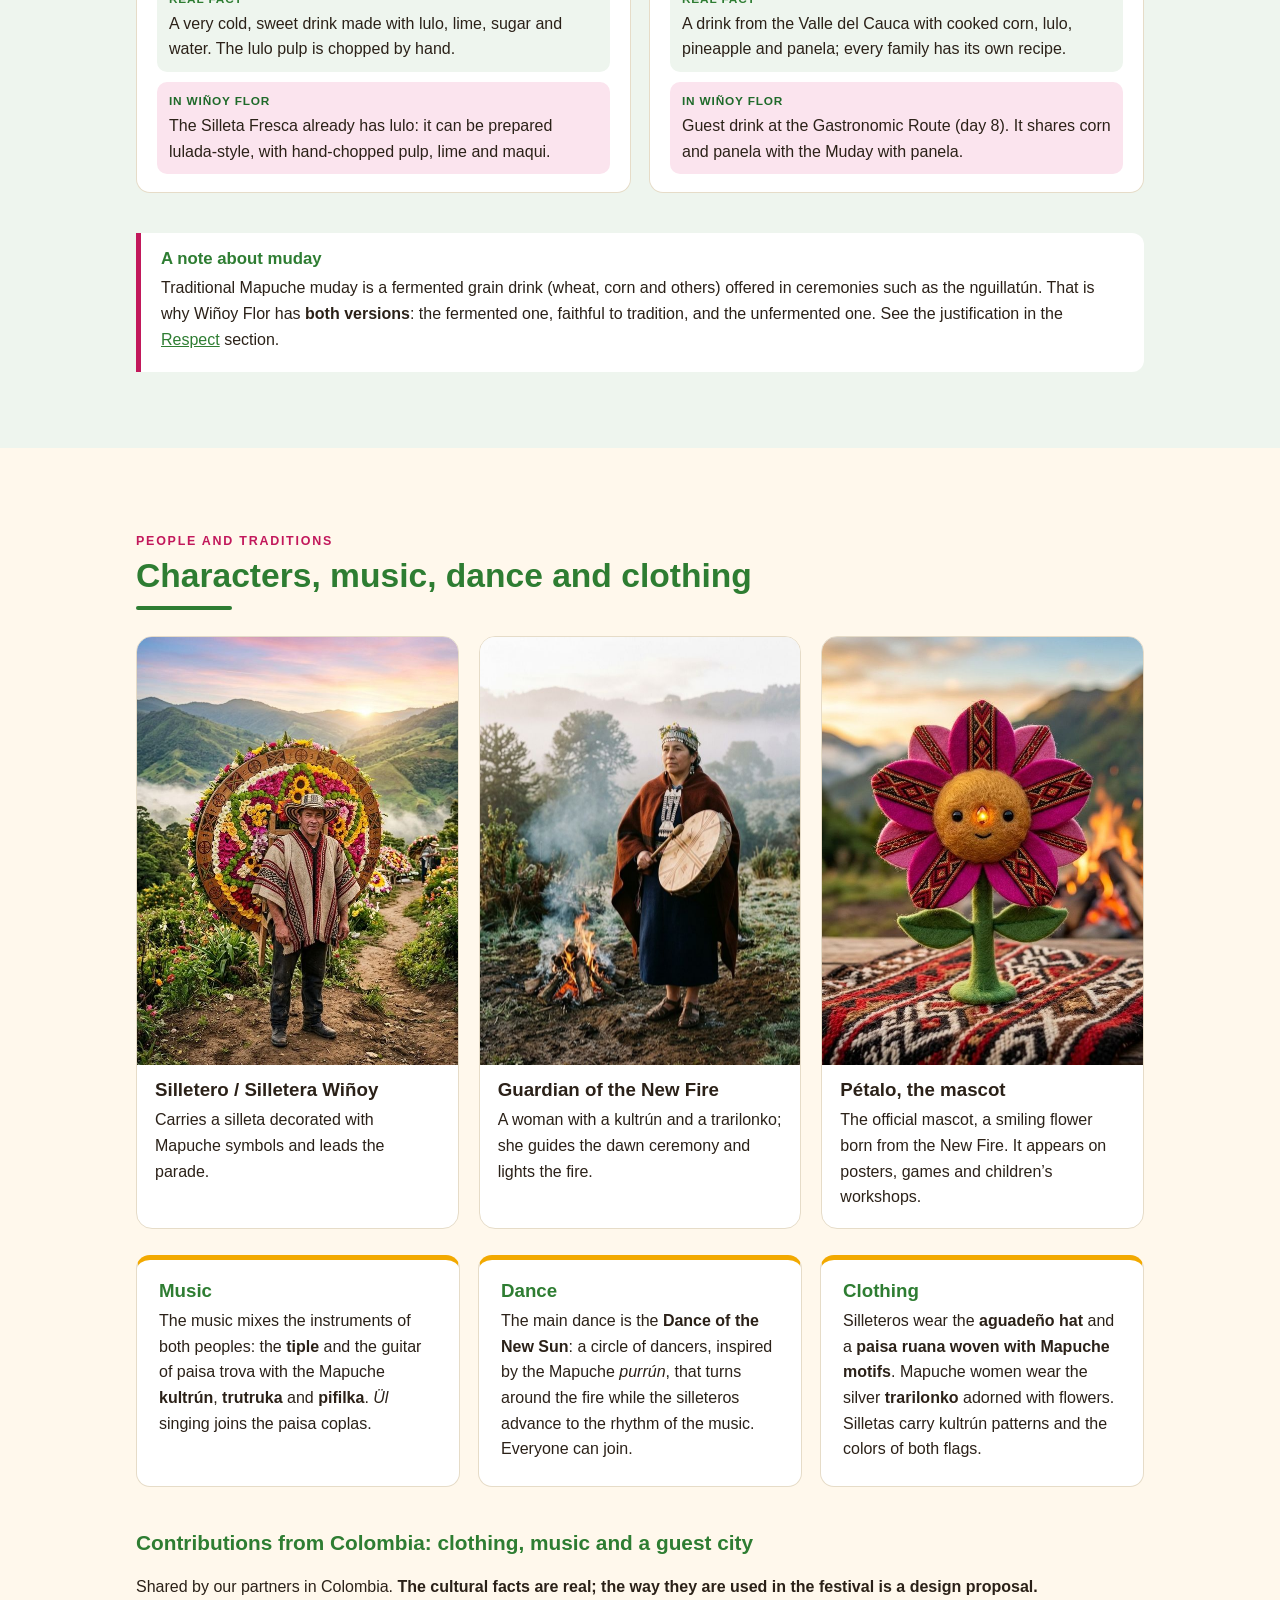
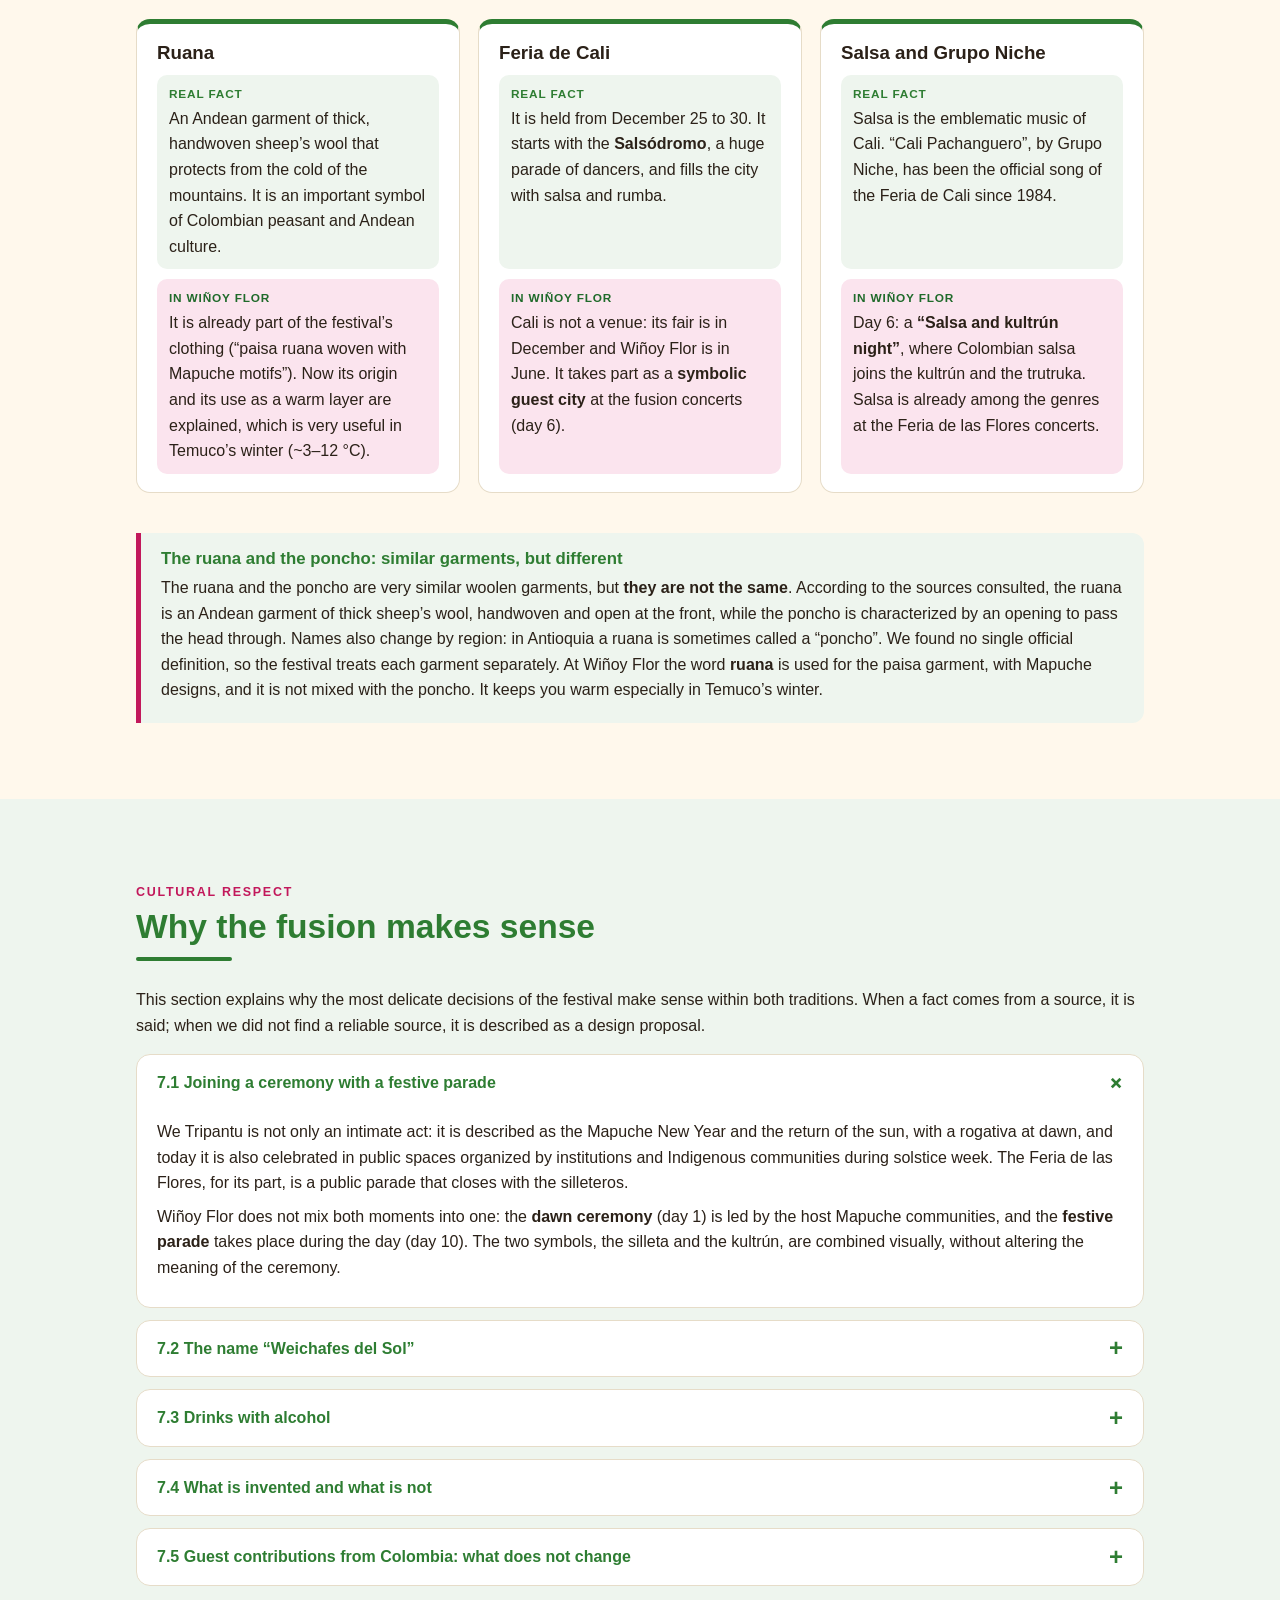
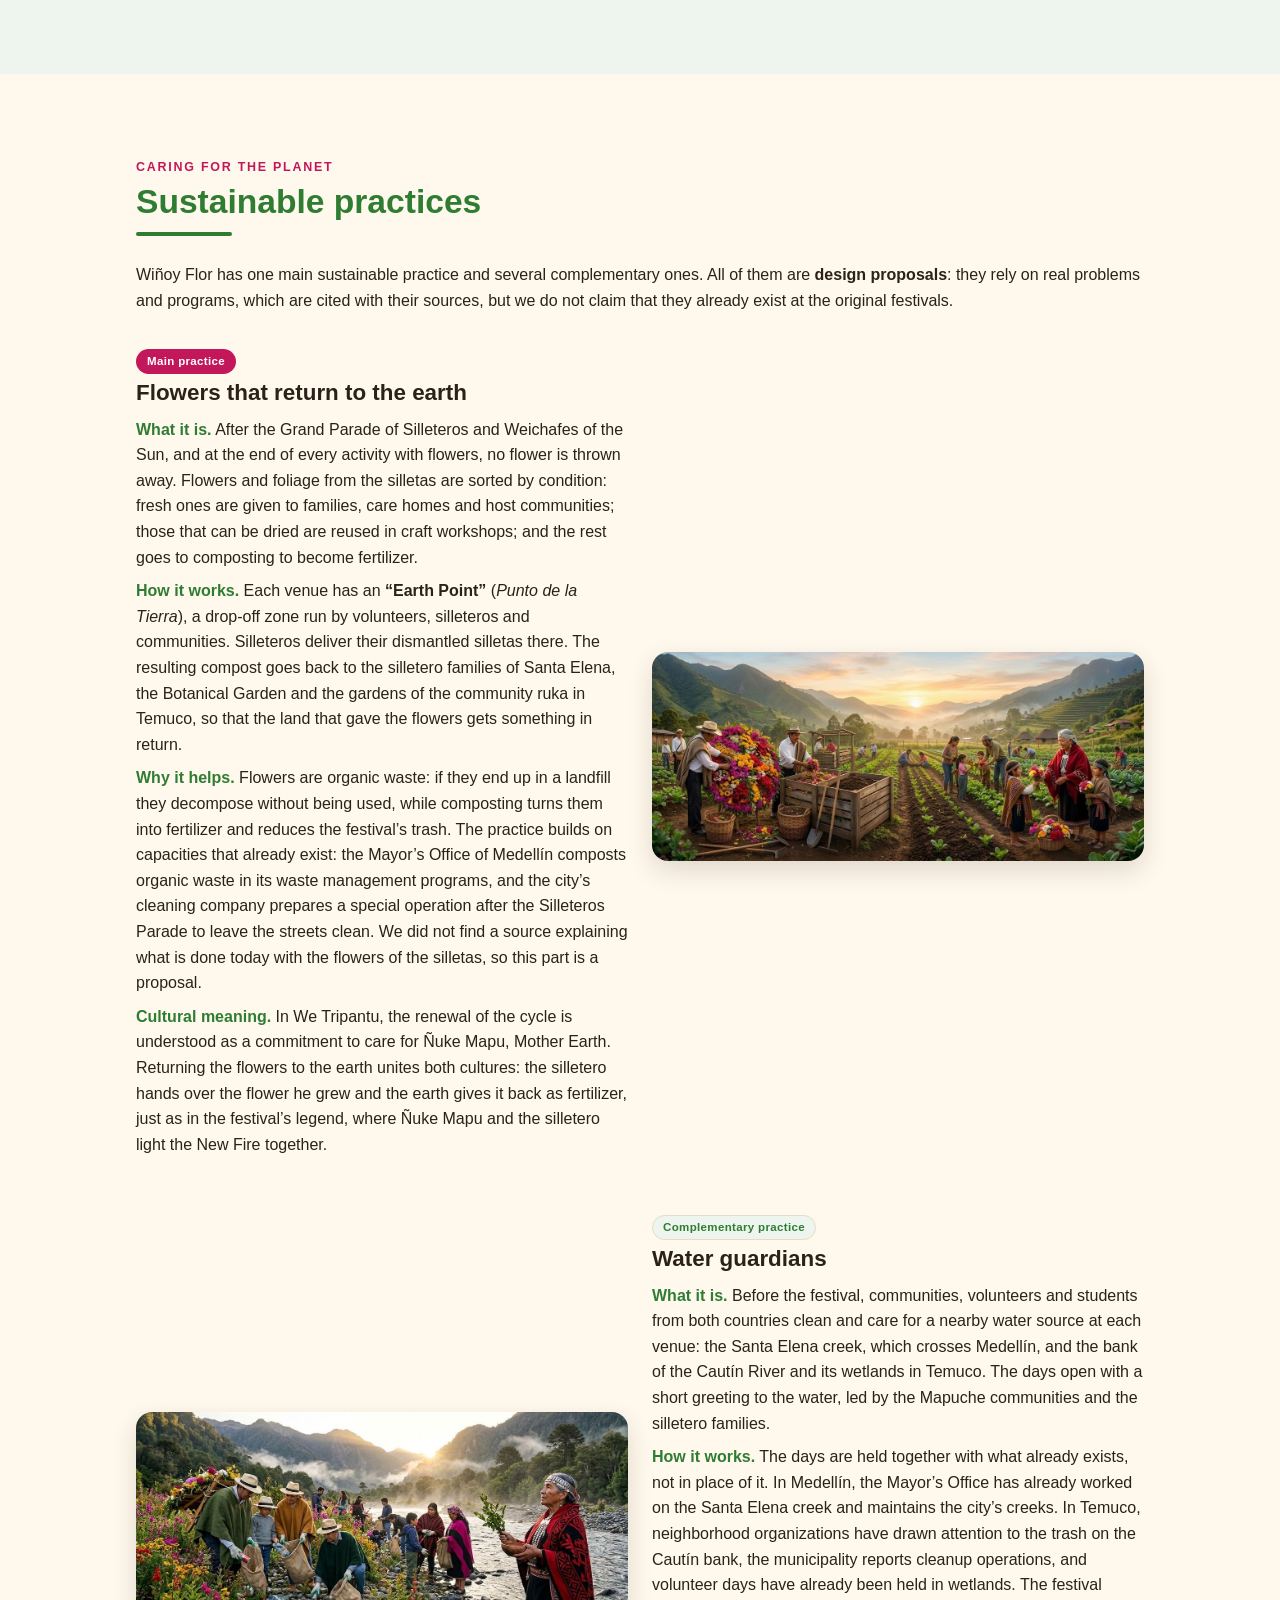
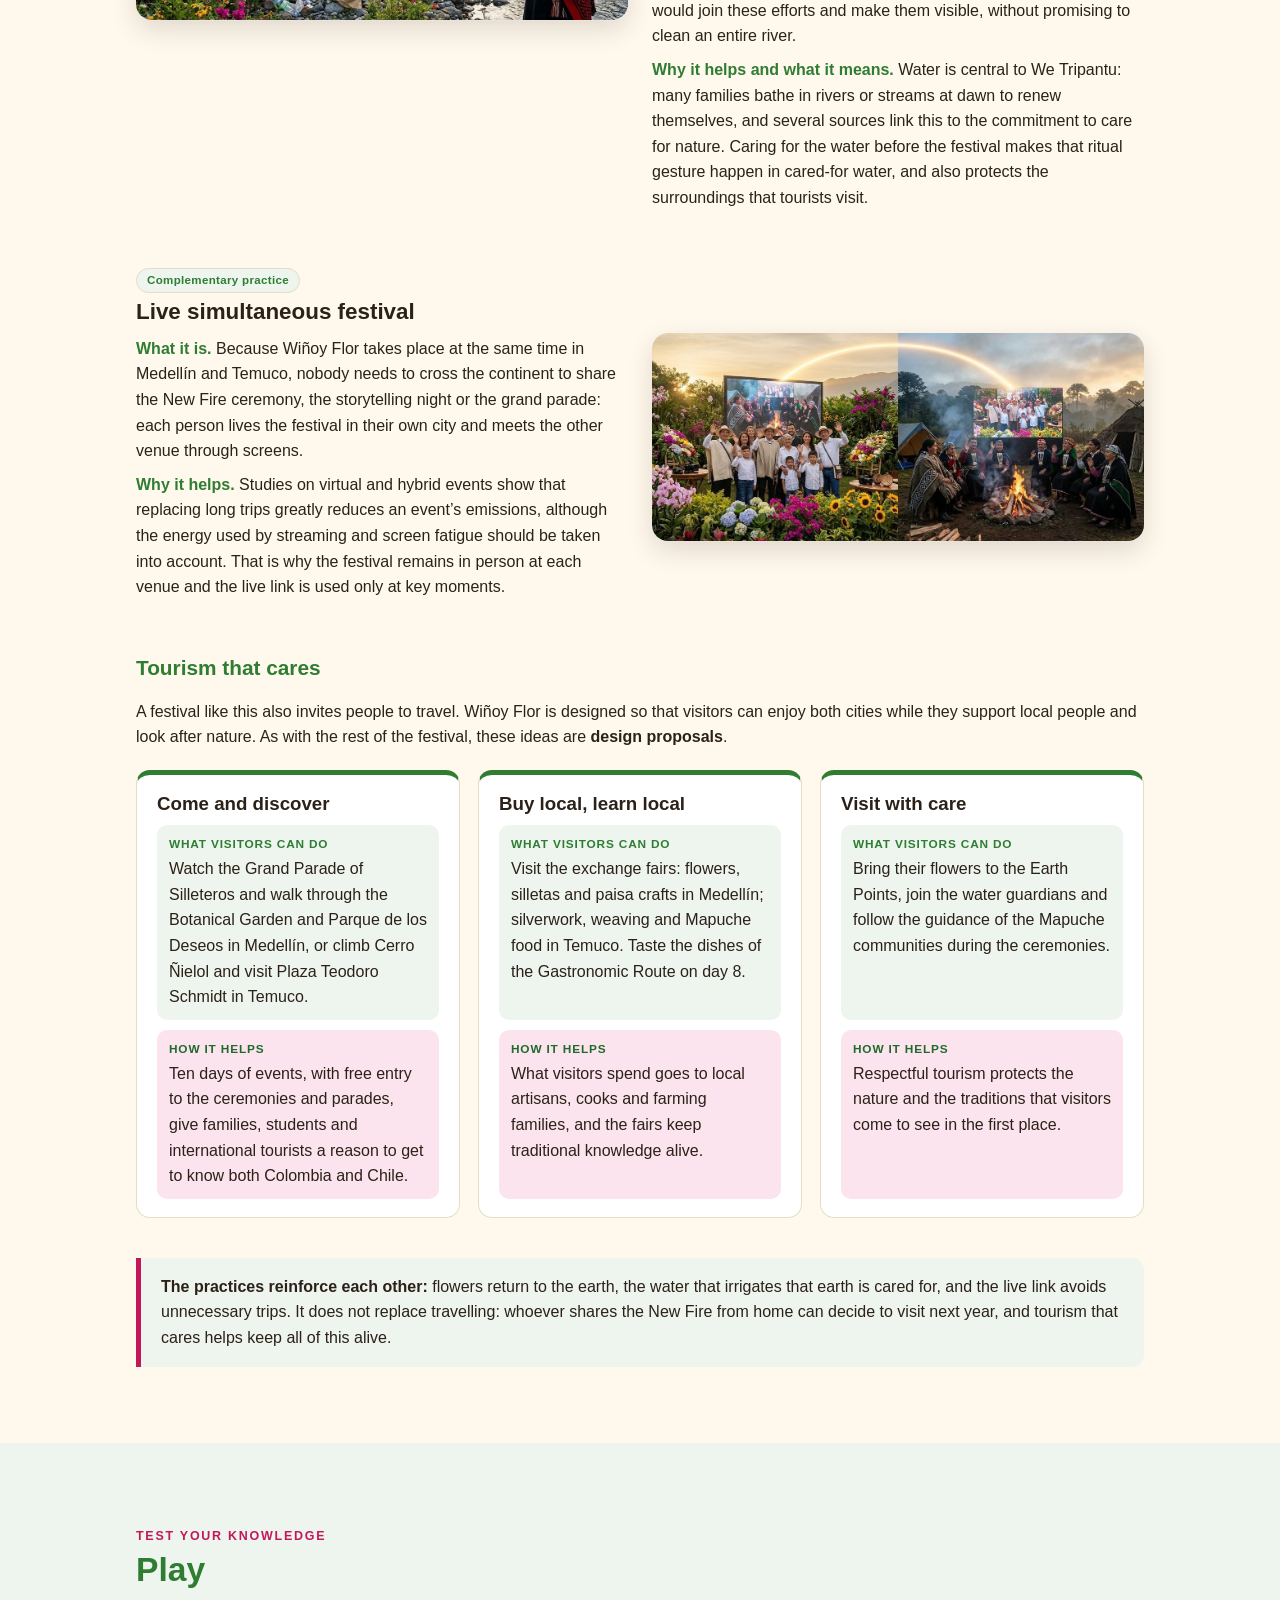
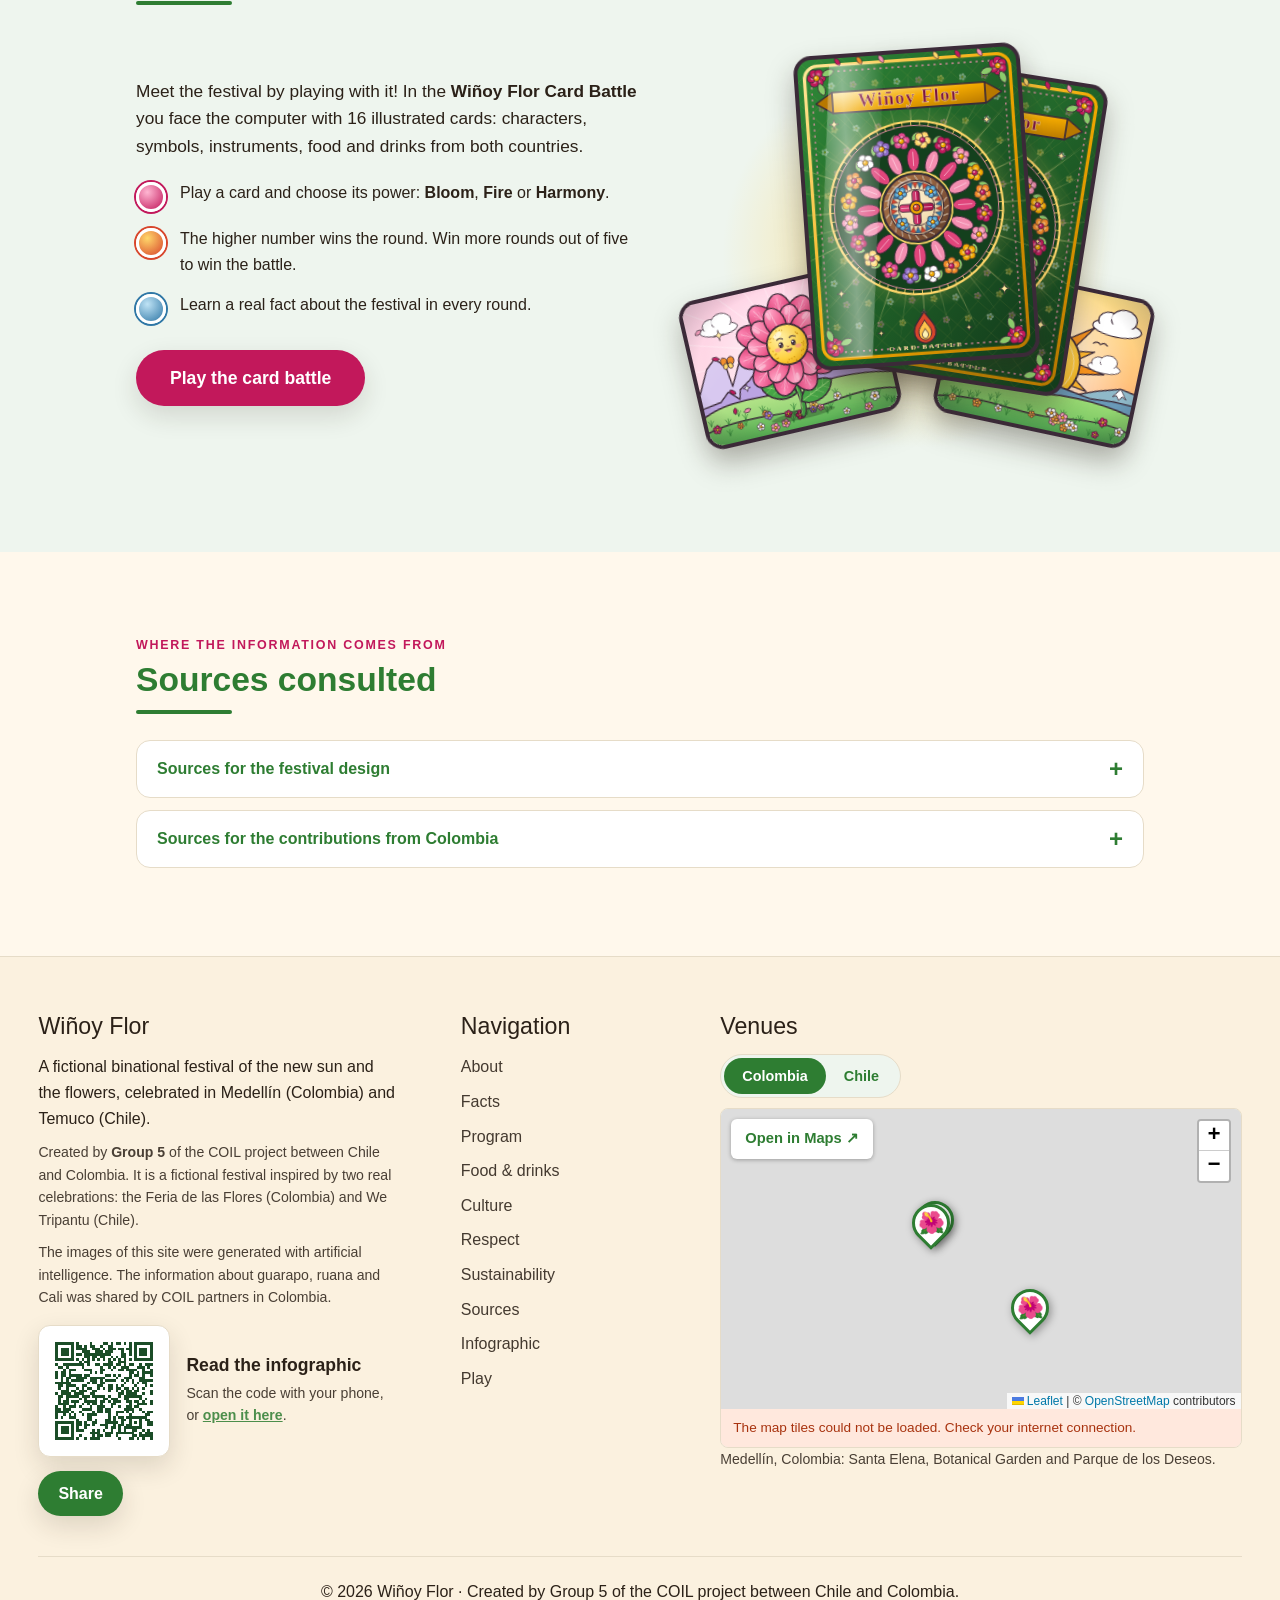
==== commit e0192817: "Add tourism subsection to sustainability" ====
--- a/index.html
+++ b/index.html
@@ -33,15 +33,15 @@
     } catch (error) { /* storage not available: the system theme is used */ }
   </script>
 
-  <link rel="stylesheet" href="assets/vendor/leaflet/leaflet.css?v=18">
-  <link rel="stylesheet" href="css/variables.css?v=18">
-  <link rel="stylesheet" href="css/base.css?v=18">
-  <link rel="stylesheet" href="css/components.css?v=18">
-  <link rel="stylesheet" href="css/sections.css?v=18">
-  <link rel="stylesheet" href="css/cardback.css?v=18">
-  <link rel="stylesheet" href="css/play.css?v=18">
-  <link rel="stylesheet" href="css/footer.css?v=18">
-  <link rel="stylesheet" href="css/animations.css?v=18">
+  <link rel="stylesheet" href="assets/vendor/leaflet/leaflet.css?v=19">
+  <link rel="stylesheet" href="css/variables.css?v=19">
+  <link rel="stylesheet" href="css/base.css?v=19">
+  <link rel="stylesheet" href="css/components.css?v=19">
+  <link rel="stylesheet" href="css/sections.css?v=19">
+  <link rel="stylesheet" href="css/cardback.css?v=19">
+  <link rel="stylesheet" href="css/play.css?v=19">
+  <link rel="stylesheet" href="css/footer.css?v=19">
+  <link rel="stylesheet" href="css/animations.css?v=19">
 </head>
 <body>
   <div class="progress" aria-hidden="true"></div>
@@ -802,10 +802,37 @@
           </figure>
         </div>
 
+        <h3 class="subhead" data-reveal>Tourism that cares</h3>
+        <p data-reveal>
+          A festival like this also invites people to travel. Wiñoy Flor is designed so that visitors can enjoy
+          both cities while they support local people and look after nature. As with the rest of the festival,
+          these ideas are <strong>design proposals</strong>.
+        </p>
+
+        <div class="contrib-grid" style="margin-top:20px">
+          <article class="contrib" data-reveal>
+            <h3>Come and discover</h3>
+            <div class="real"><p class="label">What visitors can do</p><p>Watch the Grand Parade of Silleteros and walk through the Botanical Garden and Parque de los Deseos in Medellín, or climb Cerro Ñielol and visit Plaza Teodoro Schmidt in Temuco.</p></div>
+            <div class="festival"><p class="label">How it helps</p><p>Ten days of events, with free entry to the ceremonies and parades, give families, students and international tourists a reason to get to know both Colombia and Chile.</p></div>
+          </article>
+          <article class="contrib" data-reveal style="--delay:.1s">
+            <h3>Buy local, learn local</h3>
+            <div class="real"><p class="label">What visitors can do</p><p>Visit the exchange fairs: flowers, silletas and paisa crafts in Medellín; silverwork, weaving and Mapuche food in Temuco. Taste the dishes of the Gastronomic Route on day 8.</p></div>
+            <div class="festival"><p class="label">How it helps</p><p>What visitors spend goes to local artisans, cooks and farming families, and the fairs keep traditional knowledge alive.</p></div>
+          </article>
+          <article class="contrib" data-reveal>
+            <h3>Visit with care</h3>
+            <div class="real"><p class="label">What visitors can do</p><p>Bring their flowers to the Earth Points, join the water guardians and follow the guidance of the Mapuche communities during the ceremonies.</p></div>
+            <div class="festival"><p class="label">How it helps</p><p>Respectful tourism protects the nature and the traditions that visitors come to see in the first place.</p></div>
+          </article>
+        </div>
+
         <div class="note" data-reveal>
           <p style="margin:0">
             <strong>The practices reinforce each other:</strong> flowers return to the earth, the water that
-            irrigates that earth is cared for, and the live link avoids unnecessary trips.
+            irrigates that earth is cared for, and the live link avoids unnecessary trips. It does not replace
+            travelling: whoever shares the New Fire from home can decide to visit next year, and tourism that
+            cares helps keep all of this alive.
           </p>
         </div>
       </div>
@@ -975,13 +1002,13 @@
 
   <button class="to-top" type="button" aria-label="Back to top"><span class="arrow" aria-hidden="true"><svg viewBox="0 0 24 24" width="22" height="22" focusable="false"><path d="M12 19V5M5 12l7-7 7 7" fill="none" stroke="currentColor" stroke-width="2.6" stroke-linecap="round" stroke-linejoin="round"/></svg></span><span class="txt">Back to top</span></button>
 
-  <script src="assets/vendor/leaflet/leaflet.js?v=18" defer></script>
-  <script src="assets/vendor/qrcode/qrcode.js?v=18" defer></script>
-  <script src="js/theme.js?v=18" defer></script>
-  <script src="js/main.js?v=18" defer></script>
-  <script src="js/effects.js?v=18" defer></script>
-  <script src="js/map.js?v=18" defer></script>
-  <script src="js/share.js?v=18" defer></script>
-  <script src="js/infographic-qr.js?v=18" defer></script>
+  <script src="assets/vendor/leaflet/leaflet.js?v=19" defer></script>
+  <script src="assets/vendor/qrcode/qrcode.js?v=19" defer></script>
+  <script src="js/theme.js?v=19" defer></script>
+  <script src="js/main.js?v=19" defer></script>
+  <script src="js/effects.js?v=19" defer></script>
+  <script src="js/map.js?v=19" defer></script>
+  <script src="js/share.js?v=19" defer></script>
+  <script src="js/infographic-qr.js?v=19" defer></script>
 </body>
 </html>
